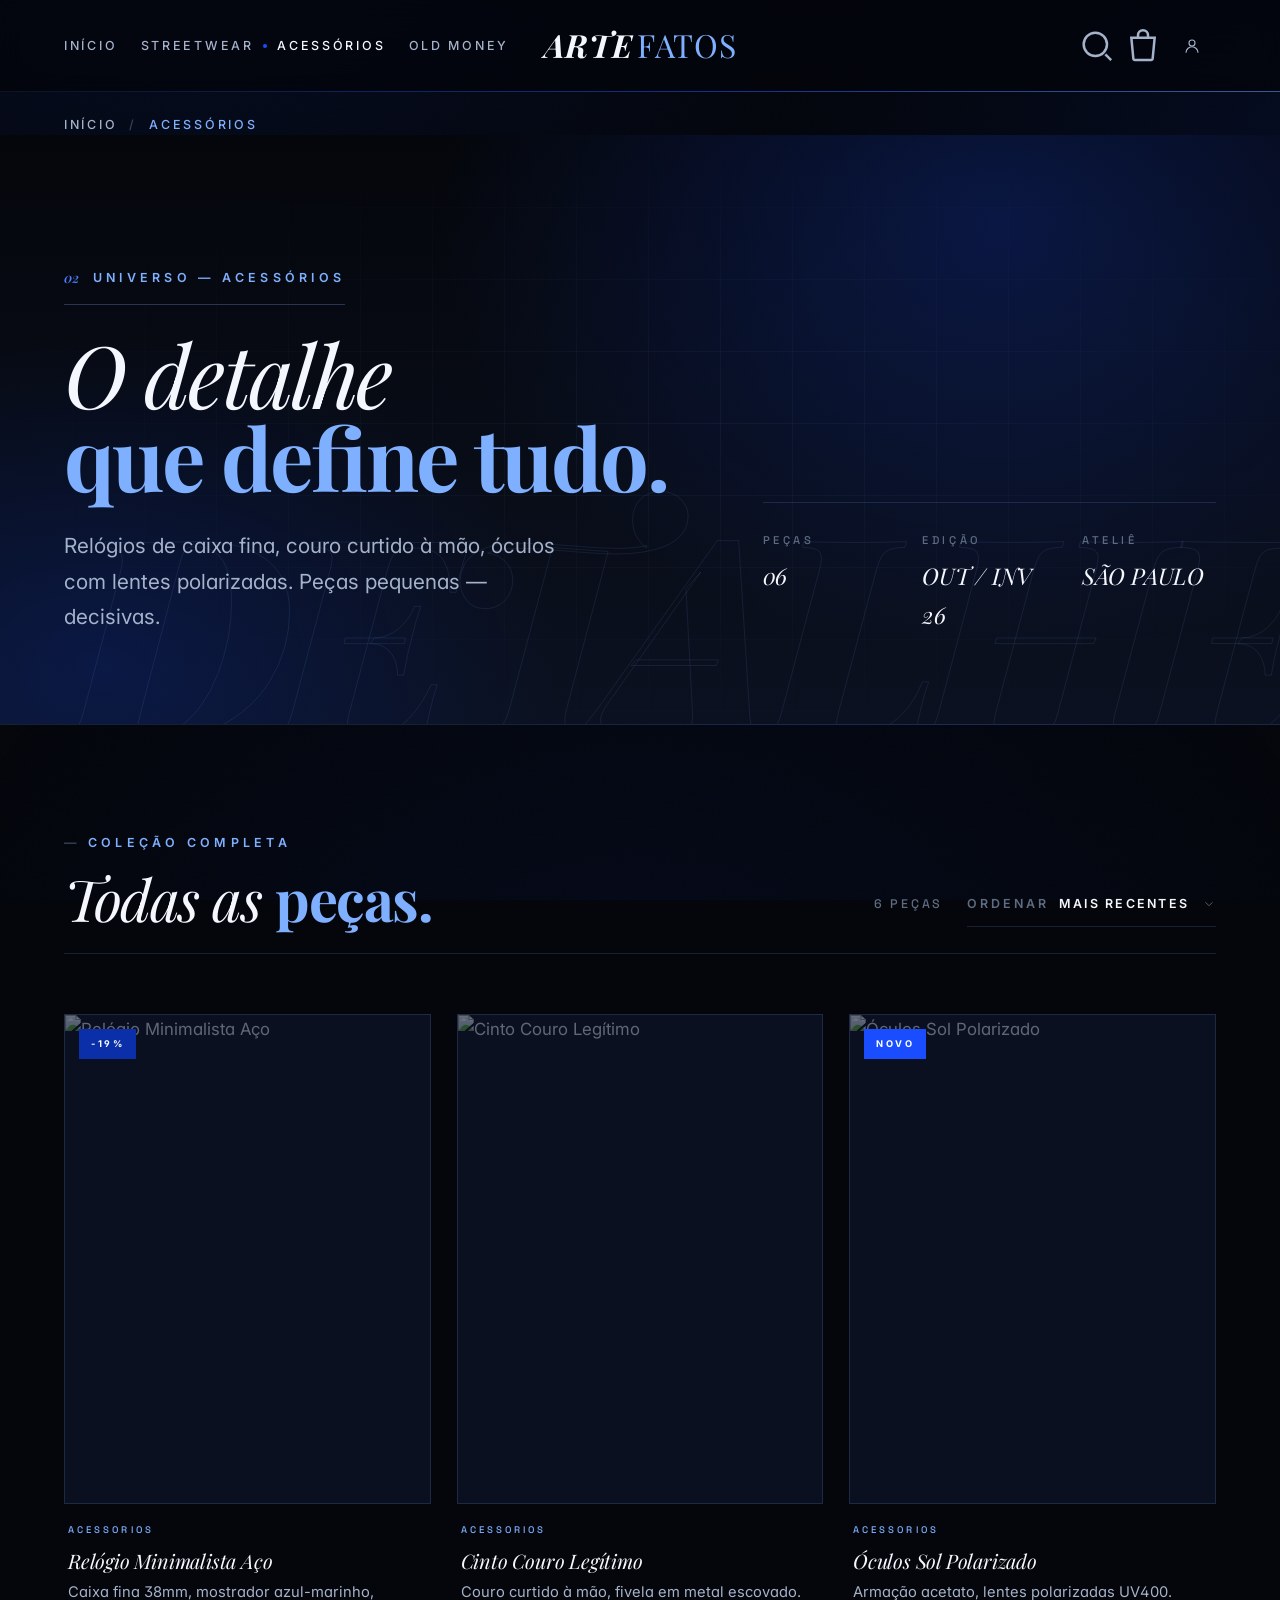
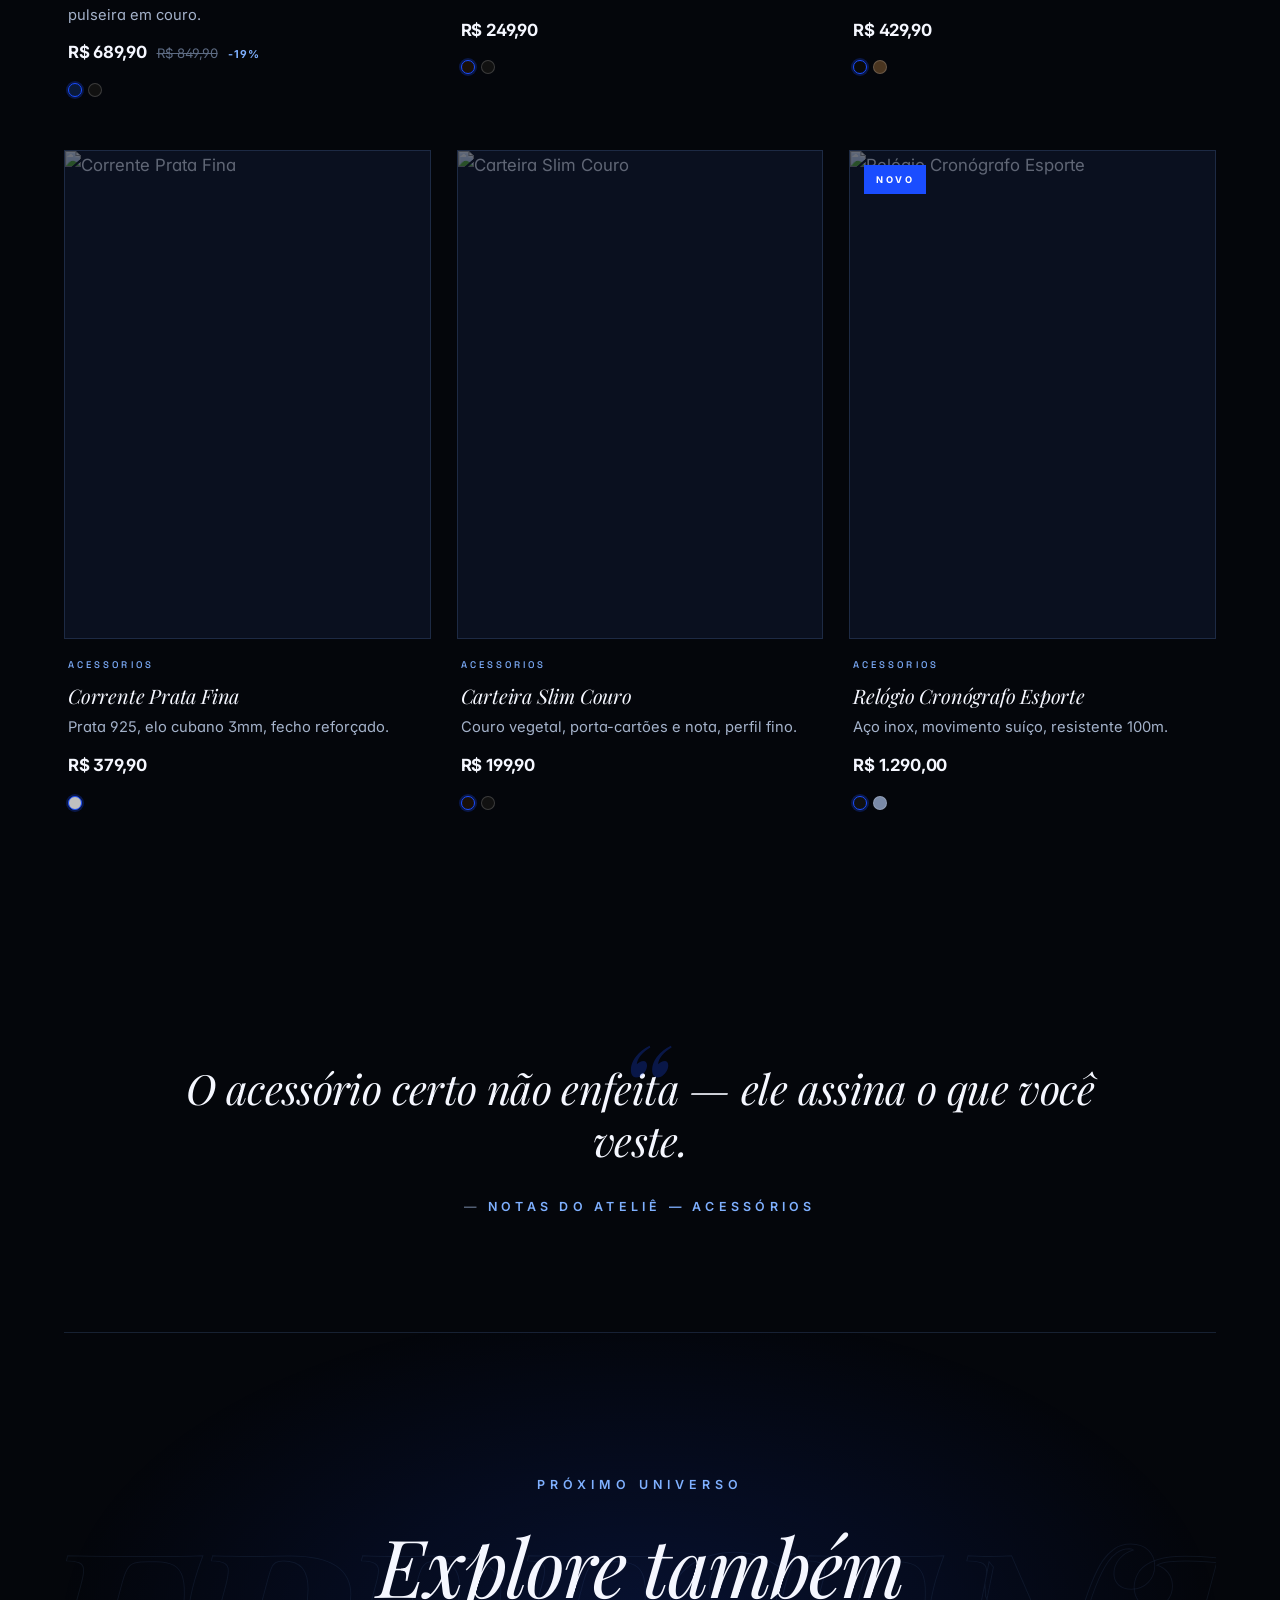
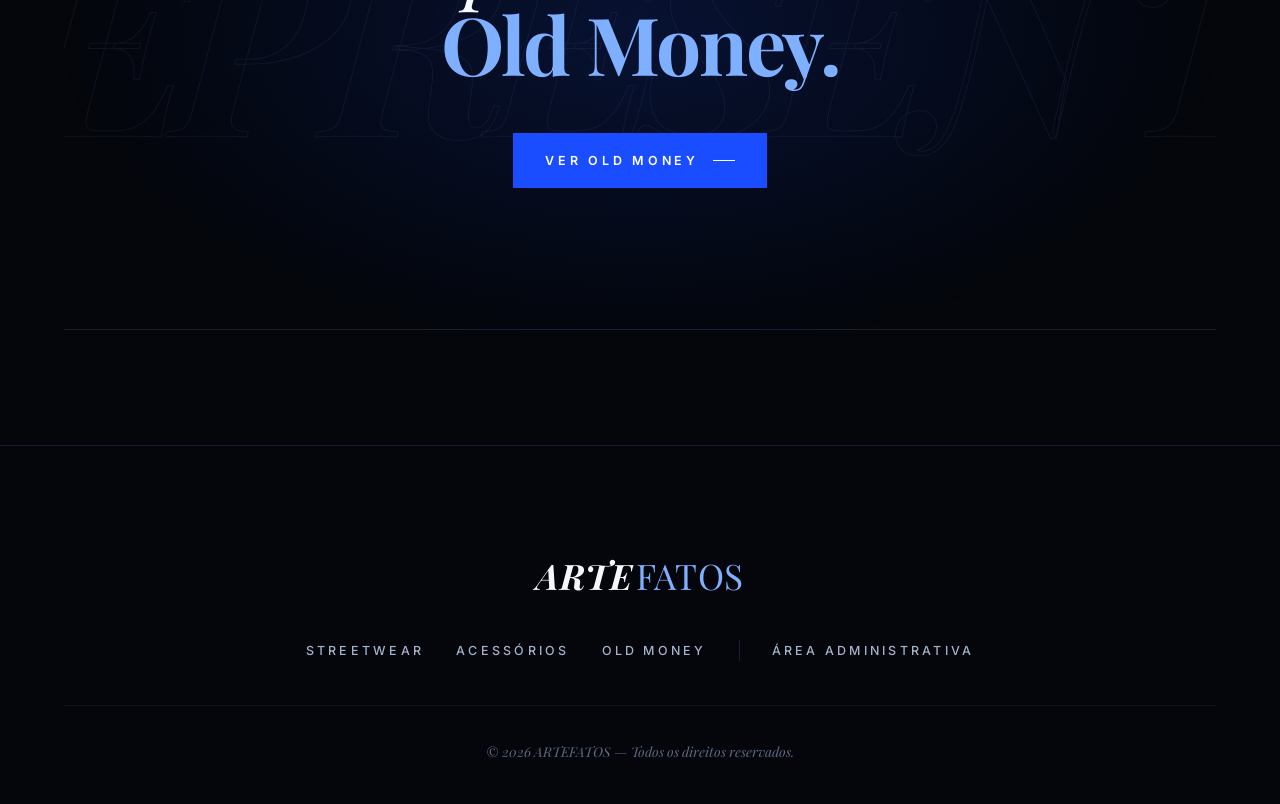
==== acessorios.html @ ce5fb35c "Primeira versão do site" ====
<!DOCTYPE html>
<html lang="pt-BR">

<head>

    <meta charset="UTF-8">
    <meta name="viewport" content="width=device-width, initial-scale=1.0">

    <title>Acessórios — ARTEFATOS</title>
    <meta name="description" content="Acessórios ARTEFATOS. Relógios, cintos, óculos e os detalhes que definem o visual.">
    <meta name="theme-color" content="#05070c">
    <meta name="robots" content="index, follow">

    <link rel="icon" href="data:image/svg+xml,<svg xmlns='http://www.w3.org/2000/svg' viewBox='0 0 100 100'><rect width='100' height='100' fill='%231a4dff'/><text y='.9em' x='50%25' text-anchor='middle' font-size='70' font-family='Georgia,serif' font-style='italic' font-weight='700' fill='white'>A</text></svg>">

    <link rel="preconnect" href="https://fonts.googleapis.com">
    <link rel="preconnect" href="https://fonts.gstatic.com" crossorigin>

    <link
        href="https://fonts.googleapis.com/css2?family=Playfair+Display:ital,wght@0,400;0,500;0,700;0,900;1,400;1,700;1,900&family=Inter:wght@300;400;500;600;700;800;900&family=Space+Grotesk:wght@400;500;600;700&display=swap"
        rel="stylesheet"
    >

    <link rel="stylesheet" href="css/style.css">
    <link rel="stylesheet" href="css/cliente.css">

</head>


<body class="accessories-page">


<a href="#main" class="skip-link">Pular para o conteúdo</a>



<!-- HEADER -->
<header class="header" id="header">

    <nav class="nav" id="nav" aria-label="Navegação principal">

        <button class="nav-close" onclick="fecharMenu()" aria-label="Fechar menu">
            <svg viewBox="0 0 24 24" fill="none" stroke="currentColor" stroke-width="1.5" aria-hidden="true">
                <path d="M6 6l12 12M18 6L6 18"/>
            </svg>
        </button>

        <a href="index.html">Início</a>
        <a href="streetwear.html">Streetwear</a>
        <a href="acessorios.html" class="active">Acessórios</a>
        <a href="old-money.html">Old Money</a>

    </nav>


    <a href="index.html" class="logo" aria-label="ARTEFATOS — Página inicial">
        ARTE<span>FATOS</span>
    </a>


    <div class="header-actions">

        <button class="search-button" onclick="abrirBusca()" aria-label="Pesquisar">
            <svg viewBox="0 0 24 24" fill="none" stroke="currentColor" stroke-width="1.5" aria-hidden="true">
                <circle cx="11" cy="11" r="7"/>
                <path d="M20.5 20.5l-3.5-3.5"/>
            </svg>
        </button>

        <a href="carrinho.html" class="cart-button" aria-label="Abrir carrinho">
            <svg viewBox="0 0 24 24" fill="none" stroke="currentColor" stroke-width="1.5" aria-hidden="true">
                <path d="M5 7h14l-1.2 12.5a1 1 0 0 1-1 .9H7.2a1 1 0 0 1-1-.9L5 7z"/>
                <path d="M9 7V5.5A3 3 0 0 1 15 5.5V7"/>
            </svg>
            <span id="cart-count">0</span>
        </a>

        <a href="login.html" class="conta-button" aria-label="Minha conta" id="contaHeaderBtn">
            <svg viewBox="0 0 24 24" fill="none" stroke="currentColor" stroke-width="1.5" aria-hidden="true">
                <circle cx="12" cy="8" r="4"/>
                <path d="M4 21c0-4.4 3.6-8 8-8s8 3.6 8 8"/>
            </svg>
            <span class="conta-nome" id="contaNomeHeader"></span>
        </a>

        <button class="menu-button" onclick="abrirMenu()" aria-label="Abrir menu">
            <svg viewBox="0 0 24 24" fill="none" stroke="currentColor" stroke-width="1.5" aria-hidden="true">
                <path d="M4 7h16M4 12h16M4 17h16"/>
            </svg>
        </button>

    </div>

</header>



<!-- BUSCA -->
<div class="search-overlay" id="searchOverlay" role="dialog" aria-modal="true" aria-label="Busca">

    <div class="search-box">

        <button class="close-search" onclick="fecharBusca()" aria-label="Fechar busca">
            <svg viewBox="0 0 24 24" fill="none" stroke="currentColor" stroke-width="1.5" aria-hidden="true">
                <path d="M6 6l12 12M18 6L6 18"/>
            </svg>
        </button>

        <p>O que você está procurando?</p>

        <input type="text" id="searchInput" placeholder="Relógio, cinto, óculos, corrente..." autocomplete="off">

        <button onclick="pesquisarProduto()">Buscar</button>

    </div>

</div>



<!-- MAIN -->
<main id="main">

    <nav class="breadcrumb" aria-label="Trilha de navegação">
        <a href="index.html">Início</a>
        <span aria-hidden="true">/</span>
        <span aria-current="page">Acessórios</span>
    </nav>

    <section class="category-hero category-hero--access">

        <div class="category-hero-content">

            <span class="category-label">
                <span>02</span>
                UNIVERSO — ACESSÓRIOS
            </span>

            <h1>
                O detalhe
                <em>que define tudo.</em>
            </h1>

            <p>
                Relógios de caixa fina, couro curtido à mão,
                óculos com lentes polarizadas. Peças
                pequenas — decisivas.
            </p>

        </div>

        <div class="category-hero-meta">

            <div>
                <span>PEÇAS</span>
                <strong id="categoryCount">—</strong>
            </div>

            <div>
                <span>EDIÇÃO</span>
                <strong>OUT / INV 26</strong>
            </div>

            <div>
                <span>ATELIÊ</span>
                <strong>SÃO PAULO</strong>
            </div>

        </div>

        <div class="category-hero-mark" aria-hidden="true">DETALHE</div>

    </section>

    <section class="category-products">

        <header class="category-heading">

            <div>
                <span class="section-kicker">
                    <span>—</span>
                    COLEÇÃO COMPLETA
                </span>
                <h2>
                    Todas as
                    <em>peças.</em>
                </h2>
            </div>

            <div class="category-toolbar">

                <span class="category-result-count" id="categoryResultCount">0 peças</span>

                <label class="category-sort">
                    <span>Ordenar</span>
                    <select id="sortSelect" aria-label="Ordenar produtos">
                        <option value="recent">Mais recentes</option>
                        <option value="price-asc">Menor preço</option>
                        <option value="price-desc">Maior preço</option>
                        <option value="name">Nome (A–Z)</option>
                    </select>
                    <svg viewBox="0 0 24 24" fill="none" stroke="currentColor" stroke-width="1.5" aria-hidden="true">
                        <path d="M6 9l6 6 6-6"/>
                    </svg>
                </label>

            </div>

        </header>

        <div
            class="products-grid"
            id="products-grid"
            data-categoria="acessorios"
            aria-live="polite"
        ></div>

        <div id="no-products" class="no-products" style="display:none;">
            <span class="no-products-mark" aria-hidden="true">∅</span>
            <h3>Nada por aqui — <em>ainda.</em></h3>
            <p>Não encontramos acessórios nesse momento. Volte em breve ou explore outro universo.</p>
            <a href="index.html" class="btn-secondary">Voltar ao início</a>
        </div>

    </section>

    <section class="pull-quote">
        <blockquote>
            O acessório certo não enfeita —
            ele assina o que você veste.
        </blockquote>
        <cite>Notas do Ateliê — Acessórios</cite>
    </section>

    <section class="final-cta">
        <div>
            <p>PRÓXIMO UNIVERSO</p>
            <h2>
                Explore também
                <span>Old Money.</span>
            </h2>
            <a href="old-money.html" class="btn-primary">Ver old money</a>
        </div>
    </section>

</main>



<!-- FOOTER -->
<footer class="footer">

    <div class="footer-logo">
        ARTE<span>FATOS</span>
    </div>

    <nav class="footer-links" aria-label="Rodapé">
        <a href="streetwear.html">Streetwear</a>
        <a href="acessorios.html">Acessórios</a>
        <a href="old-money.html">Old Money</a>
        <a href="admin.html" class="admin-link">Área administrativa</a>
    </nav>

    <p>© 2026 ARTEFATOS — Todos os direitos reservados.</p>

</footer>



<!-- FIREBASE -->
<script src="https://www.gstatic.com/firebasejs/10.7.0/firebase-app-compat.js"></script>
<script src="https://www.gstatic.com/firebasejs/10.7.0/firebase-firestore-compat.js"></script>
<script src="https://www.gstatic.com/firebasejs/10.7.0/firebase-auth-compat.js"></script>

<script src="js/firebase-config.js"></script>
<script src="js/firebase-service.js"></script>
<script src="js/products.js"></script>
<script src="js/cart.js"></script>
<script src="js/script.js"></script>
<script src="js/cliente.js"></script>

</body>

</html>
---- css/style.css ----
/* =========================================================
   ██████╗ ARTEFATOS — CSS COMPLETO
   ██╔══██╗  Moda editorial · Azul profundo & Preto
   ██████╔╝  Playfair Display + Inter + Space Grotesk
   ██╔══██╗  Versão 6.0 — limpo e sem conflitos
   ██████╔╝
   ╚═════╝
   ========================================================= */


/* =========================================================
   01. DESIGN TOKENS
   ========================================================= */
:root {

    --ink-0:      #04060b;
    --ink-1:      #070a12;
    --ink-2:      #0b1120;
    --ink-3:      #101a2e;
    --ink-4:      #17233d;

    --blue-0:     #0a2fa8;
    --blue-1:     #1a4dff;
    --blue-2:     #4d7cff;
    --blue-3:     #7fb0ff;
    --blue-4:     #b8d4ff;

    --paper-0:    #f5f7ff;
    --paper-1:    #e0e6f5;
    --paper-2:    #a4b2ca;
    --paper-3:    #5d6b83;
    --paper-4:    #38455c;

    --line-0:     rgba(127, 176, 255, .08);
    --line-1:     rgba(127, 176, 255, .16);
    --line-2:     rgba(127, 176, 255, .28);
    --line-3:     rgba(127, 176, 255, .45);
    --line-4:     rgba(127, 176, 255, .75);

    --halo-soft:  0 0 80px rgba(26, 77, 255, .18);
    --halo-mid:   0 0 60px rgba(26, 77, 255, .30);
    --halo-hard:  0 0 40px rgba(26, 77, 255, .50);

    --ff-display: 'Playfair Display', 'Times New Roman', Georgia, serif;
    --ff-sans:    'Inter', system-ui, -apple-system, 'Segoe UI', sans-serif;
    --ff-mono:    'Space Grotesk', 'JetBrains Mono', ui-monospace, monospace;

    --fs-nano:    clamp(0.60rem, 0.55rem + 0.20vw, 0.70rem);
    --fs-micro:   clamp(0.68rem, 0.62rem + 0.25vw, 0.78rem);
    --fs-label:   clamp(0.72rem, 0.66rem + 0.28vw, 0.82rem);
    --fs-small:   clamp(0.82rem, 0.76rem + 0.30vw, 0.92rem);
    --fs-body:    clamp(0.95rem, 0.88rem + 0.35vw, 1.05rem);
    --fs-lead:    clamp(1.10rem, 0.98rem + 0.50vw, 1.30rem);
    --fs-h4:      clamp(1.15rem, 1.00rem + 0.80vw, 1.50rem);
    --fs-h3:      clamp(1.50rem, 1.20rem + 1.40vw, 2.40rem);
    --fs-h2:      clamp(2.00rem, 1.40rem + 2.80vw, 4.00rem);
    --fs-h1:      clamp(2.60rem, 1.60rem + 5.00vw, 6.20rem);
    --fs-mega:    clamp(3.40rem, 1.60rem + 8.00vw, 9.00rem);
    --fs-giga:    clamp(5.00rem, 2.00rem + 14.0vw, 18.0rem);

    --gutter:     clamp(20px, 5vw, 96px);
    --gutter-y:   clamp(60px, 9vw, 140px);
    --header-h:   clamp(70px, 8vw, 92px);

    --space-1:    4px;
    --space-2:    8px;
    --space-3:    12px;
    --space-4:    16px;
    --space-5:    24px;
    --space-6:    32px;
    --space-7:    48px;
    --space-8:    64px;
    --space-9:    96px;

    --radius-0:    0px;
    --radius-1:    2px;
    --radius-pill: 999px;

    --ease-soft:    cubic-bezier(.22, 1, .36, 1);
    --ease-reveal:  cubic-bezier(.65, .05, .36, 1);
    --ease-back:    cubic-bezier(.34, 1.56, .64, 1);
    --ease-swift:   cubic-bezier(.16, 1, .30, 1);

    --t-fast:   .25s;
    --t-mid:    .45s;
    --t-slow:   .75s;
    --t-lazy:   1.20s;
}


/* =========================================================
   02. RESET & BASE
   ========================================================= */
*, *::before, *::after {
    margin: 0;
    padding: 0;
    box-sizing: border-box;
}

html {
    scroll-behavior: smooth;
    -webkit-text-size-adjust: 100%;
    text-size-adjust: 100%;
}

body {
    background: var(--ink-0);
    color: var(--paper-1);
    font-family: var(--ff-sans);
    font-size: var(--fs-body);
    font-weight: 400;
    line-height: 1.7;
    padding-top: var(--header-h);
    overflow-x: hidden;
    -webkit-font-smoothing: antialiased;
    -moz-osx-font-smoothing: grayscale;
    text-rendering: optimizeLegibility;
    font-feature-settings: "ss01" 1, "cv11" 1, "kern" 1, "liga" 1;
}

body::before {
    content: "";
    position: fixed;
    inset: 0;
    background:
        radial-gradient(1200px 800px at 15% -10%, rgba(26, 77, 255, .10), transparent 60%),
        radial-gradient(900px 700px at 105% 15%, rgba(10, 47, 168, .14), transparent 65%),
        radial-gradient(1100px 900px at 50% 120%, rgba(26, 77, 255, .07), transparent 70%);
    pointer-events: none;
    z-index: 0;
}

body::after {
    content: "";
    position: fixed;
    inset: 0;
    background-image: url("data:image/svg+xml;utf8,<svg xmlns='http://www.w3.org/2000/svg' width='160' height='160' viewBox='0 0 160 160'><filter id='n'><feTurbulence type='fractalNoise' baseFrequency='0.85' numOctaves='2' stitchTiles='stitch'/><feColorMatrix values='0 0 0 0 0.5 0 0 0 0 0.6 0 0 0 0 1 0 0 0 0.035 0'/></filter><rect width='160' height='160' filter='url(%23n)'/></svg>");
    opacity: .55;
    mix-blend-mode: overlay;
    pointer-events: none;
    z-index: 1;
}

body > * {
    position: relative;
    z-index: 2;
}

a { color: inherit; text-decoration: none; }

button {
    font-family: inherit;
    cursor: pointer;
    border: none;
    background: none;
    color: inherit;
}

img, picture, video, svg { max-width: 100%; display: block; }

input, textarea, select { font: inherit; color: inherit; }

ul, ol { list-style: none; }

::selection { background: var(--blue-1); color: #fff; }
::-moz-selection { background: var(--blue-1); color: #fff; }

::-webkit-scrollbar { width: 10px; height: 10px; }
::-webkit-scrollbar-track { background: var(--ink-0); border-left: 1px solid var(--line-0); }
::-webkit-scrollbar-thumb {
    background: linear-gradient(180deg, var(--blue-1), var(--blue-0));
    border: 2px solid var(--ink-0);
}
::-webkit-scrollbar-thumb:hover {
    background: linear-gradient(180deg, var(--blue-2), var(--blue-1));
}


/* =========================================================
   03. TIPOGRAFIA
   ========================================================= */
h1, h2, h3, h4, h5, h6 {
    font-family: var(--ff-display);
    font-weight: 400;
    line-height: 1;
    letter-spacing: -.02em;
    color: var(--paper-0);
}

h1 { font-size: var(--fs-h1); font-style: italic; }
h2 { font-size: var(--fs-h2); }
h3 { font-size: var(--fs-h3); }
h4 { font-size: var(--fs-h4); }

p { font-size: var(--fs-body); line-height: 1.75; color: var(--paper-2); }

strong, b { font-weight: 700; color: var(--paper-0); }

em, i { font-family: var(--ff-display); font-style: italic; }

code, kbd, samp { font-family: var(--ff-mono); font-size: .9em; }


/* =========================================================
   04. UTILITÁRIOS
   ========================================================= */
.skip-link {
    position: absolute;
    top: -100px;
    left: 20px;
    padding: 12px 20px;
    background: var(--blue-1);
    color: #fff;
    font-size: .8rem;
    font-weight: 600;
    letter-spacing: .2em;
    text-transform: uppercase;
    z-index: 9999;
    transition: top .3s var(--ease-soft);
}
.skip-link:focus { top: 20px; }

.reveal {
    opacity: 0;
    transform: translateY(48px);
    transition: opacity 1s var(--ease-reveal), transform 1s var(--ease-reveal);
}
.reveal.visible { opacity: 1; transform: translateY(0); }

.reveal-left {
    opacity: 0;
    transform: translateX(-60px);
    transition: all 1s var(--ease-reveal);
}
.reveal-left.visible { opacity: 1; transform: translateX(0); }

.reveal-right {
    opacity: 0;
    transform: translateX(60px);
    transition: all 1s var(--ease-reveal);
}
.reveal-right.visible { opacity: 1; transform: translateX(0); }

.reveal-mask { overflow: hidden; display: inline-block; vertical-align: bottom; }
.reveal-mask > span { display: inline-block; transform: translateY(105%); transition: transform 1.1s var(--ease-reveal); }
.reveal-mask.visible > span { transform: translateY(0); }

.reveal-delay-1 { transition-delay: .1s; }
.reveal-delay-2 { transition-delay: .2s; }
.reveal-delay-3 { transition-delay: .3s; }
.reveal-delay-4 { transition-delay: .4s; }
.reveal-delay-5 { transition-delay: .5s; }

.container { width: 100%; max-width: 1500px; margin: 0 auto; padding: 0 var(--gutter); }
.container-narrow { width: 100%; max-width: 900px; margin: 0 auto; padding: 0 var(--gutter); }

.divider-marker {
    display: flex;
    align-items: center;
    gap: 20px;
    padding: 0 var(--gutter);
    margin: var(--gutter-y) 0;
    color: var(--paper-3);
}
.divider-marker::before, .divider-marker::after {
    content: "";
    flex: 1;
    height: 1px;
    background: var(--line-1);
}
.divider-marker span {
    font-family: var(--ff-display);
    font-style: italic;
    font-size: .9rem;
    letter-spacing: .12em;
}

.link-underline { position: relative; display: inline-block; }
.link-underline::after {
    content: "";
    position: absolute;
    left: 0; bottom: -4px;
    width: 100%; height: 1px;
    background: currentColor;
    transform: scaleX(0);
    transform-origin: right;
    transition: transform .5s var(--ease-soft);
}
.link-underline:hover::after { transform: scaleX(1); transform-origin: left; }


/* =========================================================
   05. LOADER
   ========================================================= */
.loader {
    position: fixed;
    inset: 0;
    display: grid;
    place-items: center;
    background: var(--ink-0);
    z-index: 9998;
    transition: opacity .8s var(--ease-soft), visibility .8s var(--ease-soft);
}
.loader.done { opacity: 0; visibility: hidden; }
.loader-inner { text-align: center; }
.loader-brand {
    display: inline-flex;
    gap: 3px;
    font-family: var(--ff-display);
    font-style: italic;
    font-size: clamp(2rem, 5vw, 3rem);
    font-weight: 700;
    color: var(--paper-0);
    margin-bottom: 30px;
}
.loader-letter { opacity: 0; transform: translateY(20px); animation: loaderLetter .5s var(--ease-back) forwards; }
.loader-letter:nth-child(1) { animation-delay: .05s; }
.loader-letter:nth-child(2) { animation-delay: .10s; }
.loader-letter:nth-child(3) { animation-delay: .15s; }
.loader-letter:nth-child(4) { animation-delay: .20s; }
.loader-letter:nth-child(5) { animation-delay: .25s; }
.loader-letter:nth-child(6) { animation-delay: .30s; }
.loader-letter:nth-child(7) { animation-delay: .35s; }
.loader-letter:nth-child(8) { animation-delay: .40s; }
.loader-letter:nth-child(9) { animation-delay: .45s; }
@keyframes loaderLetter { to { opacity: 1; transform: translateY(0); } }
.loader-line { width: 200px; height: 1px; background: var(--line-1); margin: 0 auto 20px; overflow: hidden; }
.loader-line span { display: block; width: 0; height: 100%; background: var(--blue-1); animation: loaderLine 2s var(--ease-soft) forwards; }
@keyframes loaderLine { to { width: 100%; } }
.loader-meta {
    font-family: var(--ff-mono);
    font-size: .7rem;
    font-weight: 500;
    letter-spacing: .3em;
    color: var(--paper-3);
    text-transform: uppercase;
}


/* =========================================================
   06. CURSOR / HALO
   ========================================================= */
.cursor-halo {
    position: fixed;
    top: 0; left: 0;
    width: 360px; height: 360px;
    border-radius: 50%;
    background: radial-gradient(circle, rgba(26, 77, 255, .12), transparent 65%);
    pointer-events: none;
    transform: translate(-50%, -50%);
    mix-blend-mode: screen;
    z-index: 3;
    transition: opacity .4s var(--ease-soft);
}


/* =========================================================
   07. HEADER
   ========================================================= */
.header {
    position: fixed;
    top: 0; left: 0;
    width: 100%;
    height: var(--header-h);
    display: grid;
    grid-template-columns: 1fr auto 1fr;
    align-items: center;
    gap: 24px;
    padding: 0 var(--gutter);
    background: rgba(4, 6, 11, .82);
    backdrop-filter: blur(22px) saturate(140%);
    -webkit-backdrop-filter: blur(22px) saturate(140%);
    border-bottom: 1px solid var(--line-0);
    z-index: 200;
    transition: height .5s var(--ease-soft), background .5s var(--ease-soft), border-color .5s var(--ease-soft);
}

.header::after {
    content: "";
    position: absolute;
    left: 0; bottom: -1px;
    width: 100%; height: 1px;
    background: linear-gradient(90deg, transparent 0%, var(--blue-1) 25%, var(--blue-3) 50%, var(--blue-1) 75%, transparent 100%);
    background-size: 220% 100%;
    opacity: .5;
    animation: headerEnergy 8s linear infinite;
    pointer-events: none;
}

@keyframes headerEnergy { to { background-position: 220% 0; } }

.header.scrolled {
    height: 68px;
    background: rgba(4, 6, 11, .94);
    border-bottom-color: var(--line-1);
    box-shadow: 0 1px 0 rgba(127, 176, 255, .06), 0 20px 60px rgba(0, 0, 0, .55);
}

.logo {
    grid-column: 2;
    display: inline-flex;
    align-items: baseline;
    gap: 2px;
    font-family: var(--ff-display);
    font-size: clamp(1.5rem, 1rem + 1.4vw, 2rem);
    font-weight: 700;
    font-style: italic;
    letter-spacing: .02em;
    color: var(--paper-0);
    text-align: center;
    white-space: nowrap;
    transition: letter-spacing .6s var(--ease-soft), transform .5s var(--ease-soft);
}

.logo span {
    font-style: normal;
    font-weight: 400;
    color: var(--blue-3);
    padding-left: 3px;
    transition: color .4s var(--ease-soft);
}

.logo:hover { letter-spacing: .04em; transform: translateY(-1px); }
.logo:hover span { color: var(--blue-2); }

.nav {
    grid-column: 1;
    grid-row: 1;
    display: flex;
    align-items: center;
    gap: clamp(12px, 1.8vw, 28px);
}

.nav a {
    position: relative;
    display: inline-block;
    font-family: var(--ff-sans);
    font-size: var(--fs-micro);
    font-weight: 500;
    letter-spacing: .22em;
    text-transform: uppercase;
    color: var(--paper-2);
    padding: 8px 0;
    transition: color .35s var(--ease-soft), letter-spacing .5s var(--ease-soft);
}

.nav a::before {
    content: "";
    position: absolute;
    left: -14px; top: 50%;
    width: 4px; height: 4px;
    background: var(--blue-1);
    border-radius: 50%;
    transform: translateY(-50%) scale(0);
    transition: transform .5s var(--ease-back);
}

.nav a:hover { color: var(--paper-0); letter-spacing: .26em; }
.nav a:hover::before { transform: translateY(-50%) scale(1); }
.nav a.active { color: var(--paper-0); }
.nav a.active::before { transform: translateY(-50%) scale(1); }
.nav .nav-close { display: none; }

.header-actions {
    grid-column: 3;
    grid-row: 1;
    display: flex;
    align-items: center;
    justify-content: flex-end;
    gap: 4px;
}

.search-button,
.cart-button,
.menu-button {
    position: relative;
    width: 42px; height: 42px;
    display: grid;
    place-items: center;
    font-size: 1rem;
    color: var(--paper-2);
    border: 1px solid transparent;
    border-radius: 50%;
    transition: color .35s var(--ease-soft), background .35s var(--ease-soft), border-color .35s var(--ease-soft), transform .4s var(--ease-back);
}

.search-button:hover,
.cart-button:hover,
.menu-button:hover {
    color: var(--paper-0);
    background: rgba(127, 176, 255, .06);
    border-color: var(--line-2);
    transform: translateY(-2px);
}

#cart-count {
    position: absolute;
    top: 3px; right: 3px;
    min-width: 17px; height: 17px;
    display: grid;
    place-items: center;
    padding: 0 5px;
    font-family: var(--ff-mono);
    font-size: .58rem;
    font-weight: 700;
    letter-spacing: 0;
    color: #fff;
    background: var(--blue-1);
    border-radius: var(--radius-pill);
    box-shadow: 0 0 0 2px var(--ink-0);
    transition: transform .4s var(--ease-back);
}
#cart-count.bump { animation: cartBump .5s var(--ease-back); }
@keyframes cartBump {
    0%   { transform: scale(1); }
    40%  { transform: scale(1.4); }
    100% { transform: scale(1); }
}

.menu-button { display: none; }


/* =========================================================
   07.B BOTÃO DE CONTA — header
   ========================================================= */
.conta-wrap {
    position: relative;
    display: inline-block;
}

.conta-button {
    position: relative;   /* ← ADICIONADO: pra bolinha verde funcionar */
    display: flex;
    align-items: center;
    gap: 8px;
    height: 42px;
    padding: 0 14px;
    color: #a4b2ca;
    border: 1px solid transparent;
    border-radius: 99px;
    text-decoration: none;
    transition: all .35s cubic-bezier(.22, 1, .36, 1);
    white-space: nowrap;
}

.conta-button:hover {
    color: #f5f7ff;
    background: rgba(127, 176, 255, .06);
    border-color: rgba(127, 176, 255, .28);
}

.conta-button svg {
    width: 18px;
    height: 18px;
    flex-shrink: 0;
}

.conta-nome {
    display: none;
    font-family: var(--ff-sans);
    font-size: .78rem;
    font-weight: 600;
    letter-spacing: .04em;
    max-width: 100px;
    overflow: hidden;
    text-overflow: ellipsis;
    white-space: nowrap;
}

/* ↓↓↓ AQUI ESTÁ O FIX — antes era .conta-wrap.logado ↓↓↓ */
.conta-button.logado .conta-nome { display: inline; }

.conta-button.logado {
    color: #10b981;
    border-color: rgba(16, 185, 129, .3);
    background: rgba(16, 185, 129, .08);
}

.conta-button.logado:hover {
    color: #34d399;
    border-color: #10b981;
    background: rgba(16, 185, 129, .14);
}

.conta-button.logado::after {
    content: "";
    position: absolute;
    top: 4px;
    right: 4px;
    width: 8px;
    height: 8px;
    background: #10b981;
    border-radius: 50%;
    border: 2px solid #04060b;
    box-shadow: 0 0 8px #10b981;
}

/* --------- Dropdown da conta --------- */
.conta-dropdown {
    position: absolute;
    top: calc(100% + 12px);
    right: 0;
    min-width: 280px;
    padding: 6px;
    background: #070a12;
    border: 1px solid rgba(127, 176, 255, .28);
    border-radius: 12px;
    box-shadow:
        0 30px 80px rgba(0, 0, 0, .6),
        0 0 40px rgba(26, 77, 255, .1);
    opacity: 0;
    visibility: hidden;
    transform: translateY(-8px);
    transition: all .3s cubic-bezier(.22, 1, .36, 1);
    z-index: 300;
    pointer-events: none;
}

.conta-wrap.aberto .conta-dropdown {
    opacity: 1;
    visibility: visible;
    transform: translateY(0);
    pointer-events: auto;
}

.conta-dropdown-head {
    display: flex;
    align-items: center;
    gap: 12px;
    padding: 14px 12px;
    border-bottom: 1px solid rgba(127, 176, 255, .16);
    margin-bottom: 6px;
}

.conta-avatar {
    width: 42px;
    height: 42px;
    display: grid;
    place-items: center;
    background: linear-gradient(135deg, #1a4dff, #0a2fa8);
    color: #fff;
    font-family: var(--ff-display);
    font-size: 1.15rem;
    font-weight: 700;
    font-style: italic;
    border-radius: 50%;
    flex-shrink: 0;
    box-shadow: 0 4px 12px rgba(26, 77, 255, .35);
}

.conta-dropdown-head > div { min-width: 0; flex: 1; }

.conta-dropdown-head strong {
    display: block;
    font-family: var(--ff-sans);
    font-size: .88rem;
    font-weight: 600;
    color: #f5f7ff;
    margin-bottom: 2px;
    overflow: hidden;
    text-overflow: ellipsis;
    white-space: nowrap;
}

.conta-dropdown-head small {
    display: block;
    font-family: var(--ff-sans);
    font-size: .72rem;
    color: #5d6b83;
    overflow: hidden;
    text-overflow: ellipsis;
    white-space: nowrap;
}

.conta-dropdown ul { padding: 4px; list-style: none; margin: 0; }

.conta-dropdown ul li a {
    display: flex;
    align-items: center;
    gap: 10px;
    padding: 10px 12px;
    font-family: var(--ff-sans);
    font-size: .84rem;
    font-weight: 500;
    color: #a4b2ca;
    text-decoration: none;
    border-radius: 6px;
    transition: all .25s cubic-bezier(.22, 1, .36, 1);
}

.conta-dropdown ul li a:hover {
    color: #f5f7ff;
    background: #0b1120;
}

.conta-dropdown ul li a svg {
    width: 15px;
    height: 15px;
    color: #7fb0ff;
    flex-shrink: 0;
}

.conta-dropdown-foot {
    padding: 4px;
    border-top: 1px solid rgba(127, 176, 255, .16);
    margin-top: 6px;
}

.conta-dropdown-foot button {
    display: flex;
    align-items: center;
    gap: 10px;
    width: 100%;
    padding: 10px 12px;
    font-family: var(--ff-sans);
    font-size: .84rem;
    font-weight: 500;
    color: #ff6b6b;
    border-radius: 6px;
    transition: all .25s cubic-bezier(.22, 1, .36, 1);
    text-align: left;
    background: transparent;
    border: none;
    cursor: pointer;
}

.conta-dropdown-foot button:hover {
    background: rgba(239, 68, 68, .08);
    color: #ff8585;
}

.conta-dropdown-foot button svg {
    width: 15px;
    height: 15px;
    flex-shrink: 0;
}


/* =========================================================
   08. MENU MOBILE + BACKDROP
   ========================================================= */
.nav-backdrop {
    position: fixed;
    inset: 0;
    background: rgba(4, 6, 11, .72);
    backdrop-filter: blur(8px);
    -webkit-backdrop-filter: blur(8px);
    opacity: 0;
    visibility: hidden;
    z-index: 190;
    transition: opacity .5s var(--ease-soft), visibility .5s var(--ease-soft);
}
.nav-backdrop.active { opacity: 1; visibility: visible; }


/* =========================================================
   09. OVERLAY DE BUSCA
   ========================================================= */
.search-overlay {
    position: fixed;
    inset: 0;
    display: flex;
    align-items: center;
    justify-content: center;
    padding: var(--gutter);
    background: rgba(4, 6, 11, .94);
    backdrop-filter: blur(28px) saturate(140%);
    -webkit-backdrop-filter: blur(28px) saturate(140%);
    opacity: 0;
    visibility: hidden;
    z-index: 400;
    transition: opacity .55s var(--ease-soft), visibility .55s var(--ease-soft);
}
.search-overlay.open { opacity: 1; visibility: visible; }

.search-overlay::before {
    content: "BUSCAR";
    position: absolute;
    top: 50%; left: 50%;
    transform: translate(-50%, -50%);
    font-family: var(--ff-display);
    font-style: italic;
    font-weight: 700;
    font-size: clamp(8rem, 26vw, 32rem);
    line-height: .8;
    letter-spacing: -.05em;
    color: transparent;
    -webkit-text-stroke: 1px var(--line-0);
    pointer-events: none;
    user-select: none;
    opacity: .5;
}

.search-box {
    position: relative;
    width: min(760px, 100%);
    padding: clamp(32px, 5vw, 60px) 0;
    border-top: 1px solid var(--line-1);
    border-bottom: 1px solid var(--line-1);
    transform: translateY(24px);
    opacity: 0;
    transition: transform .7s var(--ease-soft) .05s, opacity .7s var(--ease-soft) .05s;
}
.search-overlay.open .search-box { transform: translateY(0); opacity: 1; }

.close-search {
    position: absolute;
    top: -68px; right: 0;
    width: 46px; height: 46px;
    display: grid;
    place-items: center;
    font-size: 1.5rem;
    line-height: 1;
    color: var(--paper-2);
    border: 1px solid var(--line-1);
    border-radius: 50%;
    transition: all .4s var(--ease-soft);
}
.close-search:hover {
    color: var(--paper-0);
    border-color: var(--blue-1);
    background: rgba(26, 77, 255, .1);
    transform: rotate(90deg);
}

.search-box p {
    font-family: var(--ff-display);
    font-size: clamp(1.4rem, 1rem + 1.4vw, 2rem);
    font-style: italic;
    font-weight: 400;
    color: var(--paper-2);
    margin-bottom: 30px;
}

.search-box input {
    width: 100%;
    padding: 16px 0;
    font-family: var(--ff-display);
    font-size: clamp(1.6rem, 1rem + 2.4vw, 2.6rem);
    font-style: italic;
    color: var(--paper-0);
    background: transparent;
    border: none;
    border-bottom: 1px solid var(--line-2);
    outline: none;
    transition: border-color .4s var(--ease-soft);
}
.search-box input::placeholder { color: var(--paper-3); font-style: italic; }
.search-box input:focus { border-bottom-color: var(--blue-1); }

.search-box > button:last-child {
    margin-top: 30px;
    padding: 12px 0;
    font-family: var(--ff-sans);
    font-size: var(--fs-label);
    font-weight: 600;
    letter-spacing: .3em;
    text-transform: uppercase;
    color: var(--paper-2);
    border-bottom: 1px solid transparent;
    transition: color .35s var(--ease-soft), border-color .35s var(--ease-soft), padding-left .35s var(--ease-soft);
}
.search-box > button:last-child:hover {
    color: var(--paper-0);
    border-bottom-color: var(--blue-1);
    padding-left: 12px;
}


/* =========================================================
   10. HERO
   ========================================================= */
.hero {
    position: relative;
    min-height: calc(100vh - var(--header-h));
    display: grid;
    grid-template-columns: minmax(0, 1.3fr) minmax(0, 1fr);
    align-items: end;
    gap: clamp(30px, 5vw, 80px);
    padding: clamp(60px, 9vw, 120px) var(--gutter) clamp(50px, 7vw, 100px);
    overflow: hidden;
    background:
        radial-gradient(1000px 800px at 78% 10%, rgba(26, 77, 255, .22), transparent 60%),
        radial-gradient(800px 600px at 8% 92%, rgba(10, 47, 168, .28), transparent 65%),
        linear-gradient(180deg, var(--ink-0) 0%, var(--ink-1) 60%, var(--ink-0) 100%);
}

.hero::before {
    content: "";
    position: absolute;
    inset: -4px;
    background-image:
        linear-gradient(var(--line-0) 1px, transparent 1px),
        linear-gradient(90deg, var(--line-0) 1px, transparent 1px);
    background-size: 80px 80px;
    -webkit-mask-image: radial-gradient(ellipse at 55% 40%, #000 0%, transparent 80%);
    mask-image: radial-gradient(ellipse at 55% 40%, #000 0%, transparent 80%);
    opacity: .9;
    animation: heroGridDrift 40s linear infinite;
    pointer-events: none;
}
@keyframes heroGridDrift { to { background-position: 80px 80px; } }

.hero::after {
    content: "Nº 01 — OUTONO / INVERNO 2026";
    position: absolute;
    left: 24px; top: 50%;
    transform: translateY(-50%) rotate(-90deg);
    transform-origin: left center;
    font-family: var(--ff-mono);
    font-size: .62rem;
    font-weight: 500;
    letter-spacing: .38em;
    text-transform: uppercase;
    color: var(--paper-3);
    white-space: nowrap;
    pointer-events: none;
}

.hero-content {
    position: relative;
    z-index: 3;
    max-width: 880px;
    animation: heroRise 1.1s var(--ease-soft) both;
}

@keyframes heroRise {
    from { opacity: 0; transform: translateY(40px); }
    to   { opacity: 1; transform: translateY(0); }
}

.hero-small {
    display: inline-flex;
    align-items: center;
    gap: 12px;
    font-family: var(--ff-sans);
    font-size: var(--fs-micro);
    font-weight: 600;
    letter-spacing: .34em;
    text-transform: uppercase;
    color: var(--blue-3);
    padding-bottom: 14px;
    margin-bottom: 30px;
    border-bottom: 1px solid var(--line-2);
    animation: heroRise 1.1s .1s var(--ease-soft) both;
}
.hero-small::before {
    content: "";
    width: 6px; height: 6px;
    background: var(--blue-1);
    border-radius: 50%;
    box-shadow: 0 0 12px var(--blue-1);
}

.hero h1 {
    font-family: var(--ff-display);
    font-size: var(--fs-h1);
    font-weight: 400;
    font-style: italic;
    line-height: .94;
    letter-spacing: -.025em;
    margin-bottom: 34px;
    color: var(--paper-0);
    animation: heroRise 1.1s .2s var(--ease-soft) both;
}
.hero h1 span { display: block; font-style: normal; font-weight: 700; color: var(--blue-3); }

.hero-description {
    max-width: 520px;
    font-family: var(--ff-sans);
    font-size: var(--fs-lead);
    line-height: 1.7;
    color: var(--paper-2);
    margin-bottom: 46px;
    animation: heroRise 1.1s .3s var(--ease-soft) both;
}

.hero-buttons {
    display: flex;
    flex-wrap: wrap;
    gap: 14px;
    animation: heroRise 1.1s .4s var(--ease-soft) both;
}

.btn-primary,
.btn-secondary {
    position: relative;
    display: inline-flex;
    align-items: center;
    gap: 14px;
    padding: 17px 32px;
    font-family: var(--ff-sans);
    font-size: var(--fs-micro);
    font-weight: 600;
    letter-spacing: .3em;
    text-transform: uppercase;
    border-radius: var(--radius-0);
    overflow: hidden;
    transition: color .4s var(--ease-soft), background .4s var(--ease-soft), border-color .4s var(--ease-soft), transform .5s var(--ease-back);
}

.btn-primary::after,
.btn-secondary::after {
    content: "";
    display: inline-block;
    width: 22px;
    height: 1px;
    background: currentColor;
    transition: width .5s var(--ease-soft);
}

.btn-primary { color: var(--paper-0); background: var(--blue-1); }
.btn-primary:hover { background: var(--blue-0); transform: translateY(-2px); }
.btn-primary:hover::after { width: 44px; }

.btn-secondary { color: var(--paper-0); background: transparent; border: 1px solid var(--line-2); }
.btn-secondary:hover { border-color: var(--blue-1); background: rgba(26, 77, 255, .08); transform: translateY(-2px); }
.btn-secondary:hover::after { width: 44px; }

.btn-block { width: 100%; justify-content: center; }

.hero-decoration {
    position: relative;
    z-index: 2;
    display: flex;
    align-items: flex-end;
    justify-content: flex-end;
    padding-bottom: 12px;
}
.hero-decoration span {
    font-family: var(--ff-display);
    font-size: var(--fs-giga);
    font-weight: 400;
    font-style: italic;
    line-height: .78;
    letter-spacing: -.05em;
    color: transparent;
    -webkit-text-stroke: 1px var(--line-2);
    user-select: none;
    pointer-events: none;
    animation: heroRise 1.3s .5s var(--ease-soft) both;
}


/* =========================================================
   11. TICKER
   ========================================================= */
.ticker {
    position: relative;
    display: flex;
    align-items: center;
    padding: 22px 0;
    background: var(--ink-1);
    border-top: 1px solid var(--line-1);
    border-bottom: 1px solid var(--line-1);
    overflow: hidden;
}
.ticker::before, .ticker::after {
    content: "";
    position: absolute;
    top: 0; bottom: 0;
    width: 100px;
    z-index: 2;
    pointer-events: none;
}
.ticker::before { left: 0; background: linear-gradient(90deg, var(--ink-1), transparent); }
.ticker::after { right: 0; background: linear-gradient(270deg, var(--ink-1), transparent); }

.ticker-track {
    display: flex;
    align-items: center;
    gap: 60px;
    white-space: nowrap;
    animation: tickerSlide 34s linear infinite;
}
.ticker:hover .ticker-track { animation-play-state: paused; }
.ticker-track > * {
    font-family: var(--ff-display);
    font-size: clamp(1rem, .8rem + .8vw, 1.5rem);
    font-style: italic;
    letter-spacing: .02em;
    color: var(--paper-2);
    display: inline-flex;
    align-items: center;
    gap: 60px;
}
.ticker-track > *::after {
    content: "◆";
    font-style: normal;
    font-size: .5em;
    color: var(--blue-1);
}
@keyframes tickerSlide { to { transform: translateX(-50%); } }


/* =========================================================
   12. TÍTULOS DE SEÇÃO
   ========================================================= */
.section-title { max-width: 1000px; margin: 0 0 clamp(48px, 6vw, 84px); }
.section-title > p {
    display: inline-flex;
    align-items: center;
    gap: 14px;
    font-family: var(--ff-sans);
    font-size: var(--fs-micro);
    font-weight: 600;
    letter-spacing: .36em;
    text-transform: uppercase;
    color: var(--blue-3);
    margin-bottom: 22px;
}
.section-title > p::before {
    content: "";
    width: 40px;
    height: 1px;
    background: var(--blue-1);
}
.section-title h2 {
    font-family: var(--ff-display);
    font-size: var(--fs-h2);
    font-weight: 400;
    font-style: italic;
    line-height: 1;
    letter-spacing: -.025em;
    color: var(--paper-0);
}
.section-title h2 span { display: block; font-style: normal; font-weight: 700; color: var(--blue-3); }


/* =========================================================
   13. CATEGORIAS PRINCIPAIS
   ========================================================= */
.categories { padding: var(--gutter-y) var(--gutter); position: relative; }

.category-grid {
    display: grid;
    grid-template-columns: repeat(3, 1fr);
    gap: clamp(20px, 3vw, 44px);
    max-width: 1500px;
    margin: 0 auto;
}

.category-card {
    position: relative;
    display: flex;
    flex-direction: column;
    justify-content: flex-end;
    min-height: clamp(400px, 46vw, 560px);
    padding: clamp(32px, 4vw, 56px);
    border: 1px solid var(--line-1);
    overflow: hidden;
    isolation: isolate;
    transition: border-color .6s var(--ease-soft), transform .8s var(--ease-soft);
}

.street-card {
    background:
        linear-gradient(180deg, transparent 42%, rgba(4, 6, 11, .92) 100%),
        radial-gradient(600px 550px at 22% 28%, rgba(10, 47, 168, .6), transparent 65%),
        linear-gradient(160deg, #060d1e 0%, #04060b 100%);
}
.access-card {
    background:
        linear-gradient(180deg, transparent 42%, rgba(4, 6, 11, .92) 100%),
        radial-gradient(650px 550px at 50% 20%, rgba(26, 77, 255, .38), transparent 65%),
        linear-gradient(160deg, #0a1730 0%, #05070f 100%);
}
.old-card {
    background:
        linear-gradient(180deg, transparent 42%, rgba(4, 6, 11, .92) 100%),
        radial-gradient(600px 500px at 30% 25%, rgba(10, 47, 168, .5), transparent 65%),
        linear-gradient(160deg, #081020 0%, #04060b 100%);
}

.category-card::before {
    content: "";
    position: absolute;
    inset: 0;
    background-image:
        repeating-linear-gradient(45deg, transparent 0, transparent 10px, rgba(127, 176, 255, .035) 10px, rgba(127, 176, 255, .035) 11px);
    opacity: 0;
    transition: opacity .6s var(--ease-soft);
    pointer-events: none;
    z-index: 1;
}

.category-card:hover { border-color: var(--line-3); transform: translateY(-6px); }
.category-card:hover::before { opacity: 1; }

.category-content { position: relative; z-index: 2; transition: transform .7s var(--ease-soft); }
.category-card:hover .category-content { transform: translateY(-10px); }

.category-content > span {
    display: inline-block;
    font-family: var(--ff-mono);
    font-size: var(--fs-micro);
    font-weight: 500;
    letter-spacing: .34em;
    text-transform: uppercase;
    color: var(--blue-3);
    margin-bottom: 16px;
}

.category-content h3 {
    font-family: var(--ff-display);
    font-size: clamp(1.8rem, 1.4rem + 2vw, 3rem);
    font-weight: 400;
    font-style: italic;
    line-height: 1;
    letter-spacing: -.02em;
    margin-bottom: 20px;
    color: var(--paper-0);
}

.category-content p {
    max-width: 380px;
    font-size: var(--fs-body);
    line-height: 1.7;
    color: var(--paper-2);
    margin-bottom: 26px;
}

.category-content strong {
    display: inline-flex;
    align-items: center;
    gap: 12px;
    font-size: var(--fs-label);
    font-weight: 600;
    letter-spacing: .28em;
    text-transform: uppercase;
    color: var(--paper-0);
    padding-bottom: 6px;
    border-bottom: 1px solid var(--line-2);
    transition: color .4s var(--ease-soft), border-color .4s var(--ease-soft), gap .5s var(--ease-soft);
}
.category-card:hover .category-content strong {
    color: var(--blue-3);
    border-bottom-color: var(--blue-1);
    gap: 22px;
}


/* =========================================================
   14. LOOKBOOK
   ========================================================= */
.lookbook { padding: var(--gutter-y) var(--gutter); }

.lookbook-grid {
    display: grid;
    grid-template-columns: repeat(12, 1fr);
    gap: clamp(14px, 1.6vw, 24px);
    max-width: 1500px;
    margin: 0 auto;
}

.lookbook-item {
    position: relative;
    display: flex;
    flex-direction: column;
    justify-content: flex-end;
    min-height: clamp(260px, 30vw, 420px);
    padding: clamp(22px, 2.6vw, 36px);
    overflow: hidden;
    border: 1px solid var(--line-1);
    background: var(--ink-2);
    transition: border-color .6s var(--ease-soft), transform .8s var(--ease-soft);
}
.lookbook-item:hover { border-color: var(--line-3); transform: translateY(-4px); }

.lookbook-item.span-3  { grid-column: span 3; }
.lookbook-item.span-4  { grid-column: span 4; }
.lookbook-item.span-5  { grid-column: span 5; }
.lookbook-item.span-6  { grid-column: span 6; }
.lookbook-item.span-7  { grid-column: span 7; }
.lookbook-item.span-8  { grid-column: span 8; }
.lookbook-item.span-12 { grid-column: span 12; }

.lookbook-item h4 {
    font-family: var(--ff-display);
    font-size: clamp(1.2rem, 1rem + .8vw, 1.7rem);
    font-style: italic;
    color: var(--paper-0);
    margin-bottom: 6px;
}
.lookbook-item small {
    font-family: var(--ff-sans);
    font-size: var(--fs-micro);
    font-weight: 600;
    letter-spacing: .3em;
    text-transform: uppercase;
    color: var(--blue-3);
}


/* =========================================================
   15. PULL-QUOTE
   ========================================================= */
.pull-quote {
    position: relative;
    max-width: 1100px;
    margin: var(--gutter-y) auto;
    padding: 0 var(--gutter);
    text-align: center;
}
.pull-quote::before {
    content: "\201C";
    position: absolute;
    top: -40px; left: 50%;
    transform: translateX(-50%);
    font-family: var(--ff-display);
    font-size: 8rem;
    font-style: italic;
    line-height: 1;
    color: var(--blue-1);
    opacity: .25;
}
.pull-quote blockquote {
    font-family: var(--ff-display);
    font-size: clamp(1.5rem, 1rem + 2vw, 3rem);
    font-style: italic;
    font-weight: 400;
    line-height: 1.25;
    letter-spacing: -.015em;
    color: var(--paper-0);
    margin-bottom: 30px;
}
.pull-quote cite {
    display: block;
    font-family: var(--ff-sans);
    font-size: var(--fs-micro);
    font-weight: 600;
    letter-spacing: .34em;
    text-transform: uppercase;
    font-style: normal;
    color: var(--blue-3);
}
.pull-quote cite::before { content: "— "; color: var(--paper-3); }


/* =========================================================
   16. CATEGORIAS RÁPIDAS
   ========================================================= */
.quick-categories { padding: var(--gutter-y) var(--gutter); }

.quick-grid {
    display: grid;
    grid-template-columns: repeat(auto-fit, minmax(240px, 1fr));
    max-width: 1500px;
    margin: 0 auto;
    border-top: 1px solid var(--line-1);
    border-left: 1px solid var(--line-1);
}

.quick-card {
    position: relative;
    padding: clamp(30px, 3.4vw, 48px) clamp(24px, 2.6vw, 40px);
    border-right: 1px solid var(--line-1);
    border-bottom: 1px solid var(--line-1);
    background: transparent;
    overflow: hidden;
    transition: background .5s var(--ease-soft);
}
.quick-card::before {
    content: "";
    position: absolute;
    left: 0; top: 0;
    width: 100%; height: 2px;
    background: var(--blue-1);
    transform: scaleX(0);
    transform-origin: left;
    transition: transform .7s var(--ease-soft);
}
.quick-card:hover { background: rgba(26, 77, 255, .05); }
.quick-card:hover::before { transform: scaleX(1); }
.quick-card span {
    display: block;
    font-family: var(--ff-display);
    font-size: .9rem;
    font-style: italic;
    font-weight: 400;
    color: var(--blue-3);
    margin-bottom: 30px;
    transition: transform .5s var(--ease-soft);
}
.quick-card:hover span { transform: translateX(6px); }
.quick-card h3 {
    font-family: var(--ff-display);
    font-size: clamp(1.4rem, 1rem + 1.2vw, 2rem);
    font-weight: 400;
    font-style: italic;
    letter-spacing: -.01em;
    margin-bottom: 10px;
    color: var(--paper-0);
    transition: color .4s var(--ease-soft);
}
.quick-card:hover h3 { color: var(--blue-3); }
.quick-card p { font-size: var(--fs-small); color: var(--paper-2); }


/* =========================================================
   17. GRID DE PRODUTOS
   ========================================================= */
.products-grid {
    display: grid;
    grid-template-columns: repeat(auto-fill, minmax(280px, 1fr));
    gap: clamp(20px, 2.4vw, 40px) clamp(16px, 2vw, 28px);
    max-width: 1500px;
    margin: 0 auto;
}

.product-card {
    position: relative;
    display: flex;
    flex-direction: column;
    background: transparent;
    border: none;
    overflow: hidden;
    isolation: isolate;
    transition: transform .7s var(--ease-soft);
    animation: productIn .7s var(--ease-soft) both;
}
.product-card:hover { transform: translateY(-4px); }

.product-card:nth-child(1)  { animation-delay: .00s; }
.product-card:nth-child(2)  { animation-delay: .05s; }
.product-card:nth-child(3)  { animation-delay: .10s; }
.product-card:nth-child(4)  { animation-delay: .15s; }
.product-card:nth-child(5)  { animation-delay: .20s; }
.product-card:nth-child(6)  { animation-delay: .25s; }
.product-card:nth-child(7)  { animation-delay: .30s; }
.product-card:nth-child(8)  { animation-delay: .35s; }
.product-card:nth-child(9)  { animation-delay: .40s; }
.product-card:nth-child(10) { animation-delay: .45s; }

@keyframes productIn {
    from { opacity: 0; transform: translateY(24px); }
    to   { opacity: 1; transform: translateY(0); }
}

.product-media {
    position: relative;
    aspect-ratio: 3 / 4;
    overflow: hidden;
    background: var(--ink-2);
    border: 1px solid var(--line-1);
    transition: border-color .5s var(--ease-soft);
}
.product-card:hover .product-media { border-color: var(--line-3); }

.product-media img,
.product-media .product-img {
    position: absolute;
    inset: 0;
    width: 100%; height: 100%;
    object-fit: cover;
    transition: opacity .6s var(--ease-soft), transform 1.2s var(--ease-soft);
}
.product-media .product-img--alt { opacity: 0; transform: scale(1.05); }
.product-card:hover .product-img--alt { opacity: 1; transform: scale(1); }
.product-card:hover .product-img--main { opacity: 0; transform: scale(1.04); }

.product-media::after {
    content: "";
    position: absolute;
    left: 0; right: 0; bottom: 0;
    height: 45%;
    background: linear-gradient(180deg, transparent, rgba(4, 6, 11, .65));
    opacity: 0;
    transition: opacity .5s var(--ease-soft);
    pointer-events: none;
    z-index: 1;
}
.product-card:hover .product-media::after { opacity: 1; }

.product-badges {
    position: absolute;
    top: 14px; left: 14px;
    display: flex;
    flex-direction: column;
    gap: 6px;
    z-index: 3;
}

.product-badge {
    display: inline-flex;
    align-items: center;
    gap: 6px;
    padding: 6px 11px;
    font-family: var(--ff-sans);
    font-size: .58rem;
    font-weight: 700;
    letter-spacing: .28em;
    text-transform: uppercase;
    color: var(--paper-0);
    background: rgba(4, 6, 11, .78);
    backdrop-filter: blur(10px);
    -webkit-backdrop-filter: blur(10px);
    border: 1px solid var(--line-2);
    border-radius: 0;
}
.product-badge--new { color: #fff; background: var(--blue-1); border-color: transparent; }
.product-badge--sale { color: #fff; background: var(--blue-0); border-color: transparent; }
.product-badge--out { color: var(--paper-3); background: rgba(4, 6, 11, .9); border-color: var(--line-1); }

.product-wish {
    position: absolute;
    top: 12px; right: 12px;
    width: 38px; height: 38px;
    display: grid;
    place-items: center;
    color: var(--paper-2);
    background: rgba(4, 6, 11, .6);
    backdrop-filter: blur(10px);
    -webkit-backdrop-filter: blur(10px);
    border: 1px solid var(--line-1);
    border-radius: 50%;
    cursor: pointer;
    opacity: 0;
    transform: translateY(-4px);
    transition: opacity .4s var(--ease-soft), transform .4s var(--ease-soft), color .3s var(--ease-soft), border-color .3s var(--ease-soft);
    z-index: 3;
}
.product-card:hover .product-wish { opacity: 1; transform: translateY(0); }
.product-wish:hover { color: var(--blue-3); border-color: var(--blue-2); }
.product-wish.active { color: var(--blue-1); border-color: var(--blue-1); }
.product-wish svg { width: 16px; height: 16px; }

/* -------- Container dos 2 botões de ação -------- */
.product-actions {
    position: absolute;
    left: 14px;
    right: 14px;
    bottom: 14px;
    display: grid;
    grid-template-columns: 1fr 1fr;
    gap: 6px;
    opacity: 0;
    transform: translateY(8px);
    transition: opacity .4s var(--ease-soft), transform .4s var(--ease-soft);
    z-index: 3;
}
.product-card:hover .product-actions {
    opacity: 1;
    transform: translateY(0);
}

.product-quick-add,
.product-buy-now {
    display: inline-flex;
    align-items: center;
    justify-content: center;
    gap: 6px;
    padding: 12px 10px;
    font-family: var(--ff-sans);
    font-size: .62rem;
    font-weight: 700;
    letter-spacing: .22em;
    text-transform: uppercase;
    border: none;
    cursor: pointer;
    white-space: nowrap;
    transition: background .3s var(--ease-soft), border-color .3s var(--ease-soft), color .3s var(--ease-soft);
}

.product-quick-add {
    color: var(--paper-0);
    background: rgba(4, 6, 11, .78);
    border: 1px solid rgba(127, 176, 255, .35);
    backdrop-filter: blur(8px);
    -webkit-backdrop-filter: blur(8px);
}
.product-quick-add:hover:not(:disabled) {
    background: rgba(127, 176, 255, .15);
    border-color: rgba(127, 176, 255, .7);
}
.product-quick-add:disabled,
.product-buy-now:disabled {
    opacity: .5;
    cursor: not-allowed;
}

.product-buy-now {
    color: #fff;
    background: var(--blue-1);
    border: 1px solid var(--blue-1);
}
.product-buy-now:hover:not(:disabled) {
    background: var(--blue-0);
    border-color: var(--blue-0);
}

.product-quick-add svg,
.product-buy-now svg {
    width: 13px;
    height: 13px;
}

.product-info {
    display: flex;
    flex-direction: column;
    gap: 8px;
    padding: 18px 4px 4px;
}

.product-cat {
    font-family: var(--ff-mono);
    font-size: .6rem;
    font-weight: 500;
    letter-spacing: .32em;
    text-transform: uppercase;
    color: var(--blue-3);
    margin-bottom: 2px;
}

.product-name {
    font-family: var(--ff-display);
    font-size: clamp(1rem, .9rem + .5vw, 1.25rem);
    font-weight: 400;
    font-style: italic;
    letter-spacing: -.01em;
    line-height: 1.25;
    color: var(--paper-0);
    transition: color .35s var(--ease-soft);
}
.product-card:hover .product-name { color: var(--blue-3); }
.product-name a { color: inherit; }

.product-desc {
    font-family: var(--ff-sans);
    font-size: var(--fs-small);
    line-height: 1.55;
    color: var(--paper-2);
    display: -webkit-box;
    -webkit-line-clamp: 2;
    -webkit-box-orient: vertical;
    overflow: hidden;
}

.product-price {
    display: flex;
    align-items: baseline;
    gap: 10px;
    margin-top: 4px;
}
.product-price strong {
    font-family: var(--ff-sans);
    font-size: 1.05rem;
    font-weight: 700;
    letter-spacing: -.01em;
    color: var(--paper-0);
}
.product-price s {
    font-family: var(--ff-sans);
    font-size: .82rem;
    font-weight: 400;
    color: var(--paper-3);
    text-decoration-thickness: 1px;
    text-underline-offset: 3px;
}
.product-price em {
    font-family: var(--ff-sans);
    font-size: .68rem;
    font-weight: 700;
    letter-spacing: .1em;
    text-transform: uppercase;
    font-style: normal;
    color: var(--blue-3);
}

.product-colors {
    display: flex;
    align-items: center;
    gap: 6px;
    margin-top: 8px;
}
.product-color {
    width: 14px; height: 14px;
    border-radius: 50%;
    border: 1px solid rgba(255, 255, 255, .18);
    cursor: pointer;
    transition: transform .3s var(--ease-soft), border-color .3s;
}
.product-color:hover { transform: scale(1.15); border-color: var(--blue-3); }
.product-color.active { border-color: var(--blue-1); box-shadow: 0 0 0 2px rgba(26, 77, 255, .25); }

.product-sizes {
    display: flex;
    gap: 4px;
    margin-top: 10px;
    opacity: 0;
    max-height: 0;
    overflow: hidden;
    transition: opacity .4s var(--ease-soft), max-height .4s var(--ease-soft), margin-top .4s var(--ease-soft);
}
.product-card:hover .product-sizes { opacity: 1; max-height: 40px; }

.product-size {
    width: 30px; height: 30px;
    display: grid;
    place-items: center;
    font-family: var(--ff-sans);
    font-size: .65rem;
    font-weight: 600;
    letter-spacing: .05em;
    color: var(--paper-2);
    background: transparent;
    border: 1px solid var(--line-1);
    cursor: pointer;
    transition: color .3s var(--ease-soft), border-color .3s var(--ease-soft), background .3s var(--ease-soft);
}
.product-size:hover { color: var(--paper-0); border-color: var(--line-3); }
.product-size.active { color: #fff; background: var(--blue-1); border-color: var(--blue-1); }

.product-skeleton {
    aspect-ratio: 3 / 4;
    background: linear-gradient(100deg, var(--ink-2) 0%, var(--ink-3) 50%, var(--ink-2) 100%);
    background-size: 200% 100%;
    animation: skeleton 1.6s linear infinite;
}
@keyframes skeleton { to { background-position: -200% 0; } }


/* =========================================================
   18. PÁGINA DE CATEGORIA
   ========================================================= */
.breadcrumb {
    display: flex;
    align-items: center;
    gap: 12px;
    padding: 22px var(--gutter) 0;
    font-family: var(--ff-sans);
    font-size: var(--fs-micro);
    font-weight: 500;
    letter-spacing: .22em;
    text-transform: uppercase;
    color: var(--paper-3);
}
.breadcrumb a { color: var(--paper-2); transition: color .35s var(--ease-soft); }
.breadcrumb a:hover { color: var(--blue-3); }
.breadcrumb span[aria-hidden] { color: var(--paper-4); }
.breadcrumb [aria-current] { color: var(--blue-3); }

.category-hero {
    position: relative;
    display: grid;
    grid-template-columns: minmax(0, 1.4fr) minmax(0, 1fr);
    align-items: end;
    gap: clamp(30px, 5vw, 80px);
    padding: clamp(70px, 10vw, 130px) var(--gutter) clamp(50px, 7vw, 90px);
    overflow: hidden;
    border-bottom: 1px solid var(--line-1);
}

.category-hero--street {
    background:
        radial-gradient(900px 700px at 78% 15%, rgba(26, 77, 255, .26), transparent 62%),
        radial-gradient(700px 500px at 8% 90%, rgba(10, 47, 168, .32), transparent 65%),
        linear-gradient(180deg, var(--ink-0) 0%, var(--ink-1) 100%);
}
.category-hero--access {
    background:
        radial-gradient(900px 700px at 78% 15%, rgba(26, 77, 255, .22), transparent 62%),
        radial-gradient(700px 500px at 8% 90%, rgba(10, 47, 168, .28), transparent 65%),
        linear-gradient(180deg, var(--ink-0) 0%, var(--ink-2) 100%);
}
.category-hero--old {
    background:
        radial-gradient(900px 700px at 78% 15%, rgba(10, 47, 168, .3), transparent 62%),
        radial-gradient(700px 500px at 8% 90%, rgba(26, 77, 255, .1), transparent 65%),
        linear-gradient(180deg, var(--ink-0) 0%, #06090f 100%);
}

.category-hero::before {
    content: "";
    position: absolute;
    inset: 0;
    background-image:
        linear-gradient(var(--line-0) 1px, transparent 1px),
        linear-gradient(90deg, var(--line-0) 1px, transparent 1px);
    background-size: 72px 72px;
    -webkit-mask-image: radial-gradient(ellipse at 55% 50%, #000, transparent 78%);
    mask-image: radial-gradient(ellipse at 55% 50%, #000, transparent 78%);
    pointer-events: none;
    opacity: .8;
}

.category-hero-mark {
    position: absolute;
    right: -2vw; bottom: -1vw;
    font-family: var(--ff-display);
    font-style: italic;
    font-weight: 900;
    font-size: clamp(7rem, 22vw, 22rem);
    line-height: .8;
    letter-spacing: -.06em;
    color: transparent;
    -webkit-text-stroke: 1px rgba(127, 176, 255, .1);
    user-select: none;
    pointer-events: none;
    white-space: nowrap;
}

.category-hero-content {
    position: relative;
    z-index: 2;
    max-width: 900px;
    animation: heroRise .9s var(--ease-soft) both;
}

.category-label {
    display: inline-flex;
    align-items: center;
    gap: 14px;
    font-family: var(--ff-sans);
    font-size: var(--fs-micro);
    font-weight: 600;
    letter-spacing: .34em;
    text-transform: uppercase;
    color: var(--blue-3);
    padding-bottom: 14px;
    margin-bottom: 28px;
    border-bottom: 1px solid var(--line-2);
}
.category-label span {
    font-family: var(--ff-display);
    font-style: italic;
    font-size: 1.1em;
    letter-spacing: 0;
    color: var(--blue-2);
}

.category-hero h1 {
    font-family: var(--ff-display);
    font-size: clamp(2.4rem, 1.4rem + 5vw, 5.6rem);
    font-weight: 400;
    font-style: italic;
    line-height: .96;
    letter-spacing: -.03em;
    color: var(--paper-0);
    margin-bottom: 30px;
}
.category-hero h1 em { display: block; font-style: normal; font-weight: 700; color: var(--blue-3); }
.category-hero p { max-width: 520px; font-size: var(--fs-lead); line-height: 1.7; color: var(--paper-2); }

.category-hero-meta {
    position: relative;
    z-index: 2;
    display: grid;
    grid-template-columns: repeat(3, 1fr);
    gap: clamp(16px, 2vw, 32px);
    padding-top: 28px;
    border-top: 1px solid var(--line-1);
    animation: heroRise .9s .2s var(--ease-soft) both;
}
.category-hero-meta > div { display: flex; flex-direction: column; gap: 6px; }
.category-hero-meta span {
    font-family: var(--ff-mono);
    font-size: var(--fs-nano);
    font-weight: 500;
    letter-spacing: .32em;
    text-transform: uppercase;
    color: var(--paper-3);
}
.category-hero-meta strong {
    font-family: var(--ff-display);
    font-size: clamp(1rem, .8rem + .8vw, 1.5rem);
    font-style: italic;
    font-weight: 400;
    letter-spacing: -.01em;
    color: var(--paper-0);
}

.category-products { padding: clamp(60px, 8vw, 110px) var(--gutter) var(--gutter-y); }

.category-heading {
    display: flex;
    flex-wrap: wrap;
    align-items: flex-end;
    justify-content: space-between;
    gap: 24px;
    margin-bottom: clamp(36px, 5vw, 60px);
    padding-bottom: 26px;
    border-bottom: 1px solid var(--line-1);
}
.category-heading .section-kicker {
    display: inline-flex;
    align-items: center;
    gap: 12px;
    font-family: var(--ff-sans);
    font-size: var(--fs-micro);
    font-weight: 600;
    letter-spacing: .34em;
    text-transform: uppercase;
    color: var(--blue-3);
    margin-bottom: 16px;
}
.category-heading .section-kicker span { color: var(--paper-4); letter-spacing: 0; }
.category-heading h2 {
    font-family: var(--ff-display);
    font-size: clamp(1.8rem, 1.2rem + 3vw, 3.6rem);
    font-weight: 400;
    font-style: italic;
    line-height: 1;
    letter-spacing: -.025em;
    color: var(--paper-0);
}
.category-heading h2 em { font-style: normal; font-weight: 700; color: var(--blue-3); }

.category-toolbar { display: flex; align-items: center; gap: 24px; }

.category-result-count {
    font-family: var(--ff-mono);
    font-size: var(--fs-micro);
    font-weight: 500;
    letter-spacing: .22em;
    text-transform: uppercase;
    color: var(--paper-3);
}

.category-sort {
    position: relative;
    display: inline-flex;
    align-items: center;
    gap: 10px;
    padding: 12px 0;
    border-bottom: 1px solid var(--line-1);
    transition: border-color .35s var(--ease-soft);
}
.category-sort:hover { border-bottom-color: var(--line-3); }
.category-sort > span {
    font-family: var(--ff-sans);
    font-size: var(--fs-micro);
    font-weight: 600;
    letter-spacing: .24em;
    text-transform: uppercase;
    color: var(--paper-3);
}
.category-sort select {
    appearance: none;
    -webkit-appearance: none;
    padding: 0 26px 0 0;
    font-family: var(--ff-sans);
    font-size: var(--fs-micro);
    font-weight: 600;
    letter-spacing: .18em;
    text-transform: uppercase;
    color: var(--paper-0);
    background: transparent;
    border: none;
    cursor: pointer;
    outline: none;
}
.category-sort select option { background: var(--ink-1); color: var(--paper-0); }
.category-sort svg {
    position: absolute;
    right: 0; top: 50%;
    transform: translateY(-50%);
    width: 14px; height: 14px;
    color: var(--paper-3);
    pointer-events: none;
    transition: color .35s var(--ease-soft);
}
.category-sort:hover svg { color: var(--blue-3); }


/* =========================================================
   19. EMPTY STATE
   ========================================================= */
.no-products {
    display: none;
    flex-direction: column;
    align-items: center;
    justify-content: center;
    gap: 18px;
    padding: clamp(60px, 10vw, 140px) 24px;
    text-align: center;
}
.no-products.show { display: flex; }
.no-products-mark {
    display: block;
    font-family: var(--ff-display);
    font-size: clamp(4rem, 8vw, 7rem);
    font-style: italic;
    color: var(--line-2);
    line-height: 1;
    margin-bottom: 10px;
}
.no-products h3 {
    font-family: var(--ff-display);
    font-size: clamp(1.4rem, 1rem + 1.6vw, 2.2rem);
    font-weight: 400;
    font-style: italic;
    line-height: 1.1;
    color: var(--paper-0);
}
.no-products h3 em { font-style: normal; font-weight: 700; color: var(--blue-3); }
.no-products p { max-width: 420px; font-size: var(--fs-body); color: var(--paper-2); margin-bottom: 10px; }
.no-products .btn-secondary { margin-top: 6px; }


/* =========================================================
   20. NEWSLETTER
   ========================================================= */
.newsletter {
    position: relative;
    display: grid;
    grid-template-columns: 1fr 1fr;
    gap: clamp(30px, 5vw, 80px);
    align-items: center;
    margin: 0 var(--gutter) var(--gutter-y);
    padding: clamp(40px, 6vw, 80px);
    border: 1px solid var(--line-1);
    background:
        radial-gradient(700px 500px at 20% 30%, rgba(26, 77, 255, .14), transparent 65%),
        var(--ink-1);
}
.newsletter h3 {
    font-family: var(--ff-display);
    font-size: clamp(1.6rem, 1.1rem + 2vw, 2.8rem);
    font-style: italic;
    font-weight: 400;
    line-height: 1.05;
    color: var(--paper-0);
    margin-bottom: 14px;
}
.newsletter h3 span { display: block; font-style: normal; font-weight: 700; color: var(--blue-3); }
.newsletter p { font-size: var(--fs-body); color: var(--paper-2); }

.newsletter-form {
    display: flex;
    align-items: stretch;
    gap: 0;
    border-bottom: 1px solid var(--line-2);
}
.newsletter-form input {
    flex: 1;
    padding: 16px 0;
    font-family: var(--ff-display);
    font-size: 1.1rem;
    font-style: italic;
    color: var(--paper-0);
    background: transparent;
    border: none;
    outline: none;
}
.newsletter-form input::placeholder { color: var(--paper-3); font-style: italic; }
.newsletter-form button {
    padding: 0 22px;
    font-family: var(--ff-sans);
    font-size: var(--fs-micro);
    font-weight: 700;
    letter-spacing: .3em;
    text-transform: uppercase;
    color: var(--paper-0);
    transition: color .35s var(--ease-soft);
}
.newsletter-form button:hover { color: var(--blue-3); }


/* =========================================================
   21. CTA FINAL
   ========================================================= */
.final-cta {
    position: relative;
    margin: 0 var(--gutter) var(--gutter-y);
    padding: clamp(80px, 11vw, 160px) clamp(30px, 6vw, 90px);
    text-align: center;
    border-top: 1px solid var(--line-1);
    border-bottom: 1px solid var(--line-1);
    overflow: hidden;
    background:
        radial-gradient(900px 500px at 50% 50%, rgba(26, 77, 255, .16), transparent 65%);
}
.final-cta::before {
    content: "REPRESENTE";
    position: absolute;
    top: 50%; left: 50%;
    transform: translate(-50%, -50%);
    font-family: var(--ff-display);
    font-style: italic;
    font-weight: 700;
    font-size: clamp(6rem, 20vw, 20rem);
    line-height: .8;
    letter-spacing: -.06em;
    color: transparent;
    -webkit-text-stroke: 1px var(--line-0);
    pointer-events: none;
    user-select: none;
    white-space: nowrap;
}
.final-cta > div { position: relative; z-index: 2; }
.final-cta p {
    font-family: var(--ff-sans);
    font-size: var(--fs-micro);
    font-weight: 600;
    letter-spacing: .4em;
    text-transform: uppercase;
    color: var(--blue-3);
    margin-bottom: 30px;
}
.final-cta h2 {
    font-family: var(--ff-display);
    font-size: clamp(2.2rem, 1.2rem + 5vw, 5rem);
    font-style: italic;
    font-weight: 400;
    line-height: .98;
    letter-spacing: -.025em;
    color: var(--paper-0);
    margin-bottom: 50px;
}
.final-cta h2 span { display: block; font-style: normal; font-weight: 700; color: var(--blue-3); }
.final-cta .btn-primary { background: var(--blue-1); color: #fff; }
.final-cta .btn-primary:hover { background: var(--blue-0); }


/* =========================================================
   22. FOOTER
   ========================================================= */
.footer {
    position: relative;
    padding: clamp(60px, 8vw, 100px) var(--gutter) 40px;
    border-top: 1px solid var(--line-1);
    background: var(--ink-0);
    text-align: center;
}
.footer-logo {
    display: inline-flex;
    align-items: baseline;
    gap: 3px;
    font-family: var(--ff-display);
    font-size: clamp(1.6rem, 1rem + 1.6vw, 2.2rem);
    font-weight: 700;
    font-style: italic;
    letter-spacing: .02em;
    color: var(--paper-0);
    margin-bottom: 34px;
    transition: letter-spacing .6s var(--ease-soft);
}
.footer-logo span { font-style: normal; font-weight: 400; color: var(--blue-3); }
.footer-logo:hover { letter-spacing: .04em; }

.footer-links {
    display: flex;
    flex-wrap: wrap;
    justify-content: center;
    align-items: center;
    gap: 12px 32px;
    margin-bottom: 44px;
}
.footer-links a {
    position: relative;
    font-family: var(--ff-sans);
    font-size: var(--fs-micro);
    font-weight: 500;
    letter-spacing: .26em;
    text-transform: uppercase;
    color: var(--paper-2);
    transition: color .35s var(--ease-soft);
}
.footer-links a:hover { color: var(--paper-0); }
.admin-link { padding-left: 32px; border-left: 1px solid var(--line-1); }
.admin-link:hover { color: var(--blue-3) !important; }

.footer > p {
    font-family: var(--ff-display);
    font-size: .85rem;
    font-style: italic;
    color: var(--paper-3);
    padding-top: 34px;
    border-top: 1px solid var(--line-0);
}


/* =========================================================
   23. ADMIN
   ========================================================= */
.admin-wrap { max-width: 1100px; margin: 0 auto; padding: 60px var(--gutter) 120px; }

.admin-head {
    margin-bottom: 50px;
    padding-bottom: 30px;
    border-bottom: 1px solid var(--line-1);
}
.admin-head h1 {
    font-family: var(--ff-display);
    font-size: clamp(2rem, 4vw, 3rem);
    font-style: italic;
    font-weight: 400;
    color: var(--paper-0);
    margin-bottom: 10px;
}
.admin-head p { color: var(--paper-2); max-width: 520px; }

.admin-form {
    display: grid;
    grid-template-columns: 1fr 1fr;
    gap: 24px;
    padding: 40px;
    border: 1px solid var(--line-1);
    background: var(--ink-1);
    margin-bottom: 60px;
}

.field { display: flex; flex-direction: column; gap: 8px; }
.field--full { grid-column: span 2; }
.field label {
    font-family: var(--ff-sans);
    font-size: .68rem;
    font-weight: 600;
    letter-spacing: .26em;
    text-transform: uppercase;
    color: var(--blue-3);
}
.field input, .field textarea, .field select {
    padding: 14px 16px;
    font-family: var(--ff-sans);
    font-size: .92rem;
    color: var(--paper-0);
    background: var(--ink-0);
    border: 1px solid var(--line-1);
    outline: none;
    transition: border-color .3s var(--ease-soft);
}
.field input:focus, .field textarea:focus, .field select:focus { border-color: var(--blue-1); }
.field textarea { min-height: 100px; resize: vertical; }

.admin-form button {
    grid-column: span 2;
    padding: 18px;
    font-family: var(--ff-sans);
    font-size: .72rem;
    font-weight: 700;
    letter-spacing: .3em;
    text-transform: uppercase;
    color: #fff;
    background: var(--blue-1);
    border: none;
    cursor: pointer;
    transition: background .3s var(--ease-soft);
}
.admin-form button:hover { background: var(--blue-0); }

.admin-list { display: flex; flex-direction: column; gap: 16px; }

.admin-item {
    display: grid;
    grid-template-columns: 80px 1fr auto;
    gap: 20px;
    align-items: center;
    padding: 18px;
    border: 1px solid var(--line-1);
    background: var(--ink-1);
}
.admin-item img { width: 80px; height: 100px; object-fit: cover; border: 1px solid var(--line-1); }
.admin-item h4 {
    font-family: var(--ff-display);
    font-style: italic;
    font-weight: 400;
    color: var(--paper-0);
    margin-bottom: 4px;
}
.admin-item small { font-family: var(--ff-mono); font-size: .7rem; letter-spacing: .12em; color: var(--paper-3); }
.admin-item button {
    padding: 10px 18px;
    font-size: .68rem;
    letter-spacing: .2em;
    text-transform: uppercase;
    color: var(--paper-2);
    border: 1px solid var(--line-1);
    background: transparent;
    cursor: pointer;
    transition: all .3s var(--ease-soft);
}
.admin-item button:hover { color: #ff6b6b; border-color: #ff6b6b; }

.admin-msg {
    margin-top: 24px;
    padding: 14px 20px;
    font-size: .85rem;
    display: none;
}
.admin-msg.show { display: block; animation: fadeUp .4s var(--ease-soft); }
.admin-msg.ok {
    background: rgba(26, 77, 255, .12);
    border: 1px solid var(--blue-1);
    color: var(--blue-3);
}


/* =========================================================
   24. TOAST
   ========================================================= */
.toast-stack {
    position: fixed;
    left: 50%;
    bottom: 30px;
    transform: translateX(-50%);
    display: flex;
    flex-direction: column;
    gap: 10px;
    z-index: 9999;
    pointer-events: none;
}

.toast {
    display: inline-flex;
    align-items: center;
    gap: 12px;
    padding: 14px 22px;
    background: var(--ink-3);
    border: 1px solid var(--line-2);
    border-left: 3px solid var(--blue-1);
    font-family: var(--ff-sans);
    font-size: .82rem;
    font-weight: 500;
    color: var(--paper-0);
    box-shadow: 0 20px 60px rgba(0, 0, 0, .6), 0 0 40px rgba(26, 77, 255, .2);
    animation: toastIn .4s var(--ease-back);
    transition: opacity .3s, transform .3s;
    pointer-events: auto;
}
.toast.success { border-left-color: #10b981; }
.toast.error   { border-left-color: #ef4444; }
.toast.warn    { border-left-color: #f59e0b; }
.toast svg { width: 16px; height: 16px; flex-shrink: 0; }

@keyframes toastIn {
    from { opacity: 0; transform: translateY(20px); }
    to   { opacity: 1; transform: translateY(0); }
}


/* =========================================================
   25. ANIMAÇÕES
   ========================================================= */
@keyframes fadeUp {
    from { opacity: 0; transform: translateY(24px); }
    to   { opacity: 1; transform: translateY(0); }
}
@keyframes fadeIn {
    from { opacity: 0; }
    to   { opacity: 1; }
}
@keyframes slowZoom {
    from { transform: scale(1); }
    to   { transform: scale(1.06); }
}
.bg-zoom { animation: slowZoom 12s ease-in-out infinite alternate; }


/* =========================================================
   26. CARRINHO — PÁGINA
   ========================================================= */
.cart-page {
    --_ink-0:      var(--ink-0,     #04060b);
    --_ink-1:      var(--ink-1,     #070a12);
    --_ink-2:      var(--ink-2,     #0b1120);
    --_blue-0:     var(--blue-0,    #0a2fa8);
    --_blue-1:     var(--blue-1,    #1a4dff);
    --_blue-2:     var(--blue-2,    #4d7cff);
    --_blue-3:     var(--blue-3,    #7fb0ff);
    --_paper-0:    var(--paper-0,   #f5f7ff);
    --_paper-1:    var(--paper-1,   #e0e6f5);
    --_paper-2:    var(--paper-2,   #a4b2ca);
    --_paper-3:    var(--paper-3,   #5d6b83);
    --_paper-4:    var(--paper-4,   #38455c);
    --_line-0:     var(--line-0,    rgba(127, 176, 255, .08));
    --_line-1:     var(--line-1,    rgba(127, 176, 255, .16));
    --_line-2:     var(--line-2,    rgba(127, 176, 255, .28));
    --_line-3:     var(--line-3,    rgba(127, 176, 255, .45));
    --_ff-display: var(--ff-display, 'Playfair Display', 'Times New Roman', Georgia, serif);
    --_ff-sans:    var(--ff-sans,    'Inter', system-ui, -apple-system, sans-serif);
    --_ff-mono:    var(--ff-mono,    'Space Grotesk', ui-monospace, monospace);
    --_ease:       var(--ease-soft,  cubic-bezier(.22, 1, .36, 1));

    box-sizing: border-box;
    width: 100%;
    max-width: 100%;
    padding: 40px clamp(20px, 5vw, 80px) 100px;
    font-family: var(--_ff-sans);
    font-size: 16px;
    line-height: 1.6;
    color: var(--_paper-1);
    background: var(--_ink-0);
}

.cart-page *, .cart-page *::before, .cart-page *::after { box-sizing: border-box; }

.cart-page .breadcrumb {
    display: flex;
    align-items: center;
    gap: 10px;
    margin-bottom: 40px;
    font-family: var(--_ff-sans);
    font-size: 11px;
    font-weight: 500;
    letter-spacing: .22em;
    text-transform: uppercase;
    color: var(--_paper-3);
}
.cart-page .breadcrumb a { color: var(--_paper-2); text-decoration: none; transition: color .3s var(--_ease); }
.cart-page .breadcrumb a:hover { color: var(--_blue-3); }
.cart-page .breadcrumb span[aria-hidden] { color: var(--_paper-4); }
.cart-page .breadcrumb [aria-current] { color: var(--_blue-3); }

.cart-page .cart-heading {
    max-width: 720px;
    margin: 0 0 60px;
    padding-bottom: 32px;
    border-bottom: 1px solid var(--_line-1);
}
.cart-page .cart-heading .category-label {
    display: inline-flex;
    align-items: center;
    gap: 12px;
    margin-bottom: 20px;
    font-family: var(--_ff-sans);
    font-size: 11px;
    font-weight: 600;
    letter-spacing: .34em;
    text-transform: uppercase;
    color: var(--_blue-3);
}
.cart-page .cart-heading .category-label span { color: var(--_paper-4); }
.cart-page .cart-heading h1 {
    margin: 0 0 18px;
    font-family: var(--_ff-display);
    font-size: clamp(2rem, 1.4rem + 3vw, 3.6rem);
    font-weight: 400;
    font-style: italic;
    line-height: 1;
    letter-spacing: -.02em;
    color: var(--_paper-0);
}
.cart-page .cart-heading h1 em { display: block; font-style: normal; font-weight: 700; color: var(--_blue-3); }
.cart-page .cart-heading p { max-width: 480px; margin: 0; font-family: var(--_ff-sans); font-size: 15px; line-height: 1.7; color: var(--_paper-2); }

.cart-page .cart-layout {
    display: grid;
    grid-template-columns: minmax(0, 1.6fr) minmax(280px, 1fr);
    gap: clamp(24px, 4vw, 60px);
    align-items: start;
    width: 100%;
    max-width: 1400px;
    margin: 0 auto;
}
.cart-page .cart-items-column { min-width: 0; }

.cart-page .cart-items {
    display: flex;
    flex-direction: column;
    margin: 0;
    padding: 0;
    border-top: 1px solid var(--_line-1);
}
.cart-page .cart-items:empty { display: none; }

.cart-page .cart-item {
    display: grid;
    grid-template-columns: 100px 1fr auto;
    gap: 20px;
    align-items: center;
    padding: 22px 0;
    border-bottom: 1px solid var(--_line-1);
}
.cart-page .cart-item-media {
    width: 100px; height: 125px;
    overflow: hidden;
    background: var(--_ink-2);
    border: 1px solid var(--_line-1);
}
.cart-page .cart-item-media img { width: 100%; height: 100%; object-fit: cover; display: block; }
.cart-page .cart-item-info { display: flex; flex-direction: column; gap: 6px; min-width: 0; }
.cart-page .cart-item-cat {
    font-family: var(--_ff-mono);
    font-size: 10px;
    font-weight: 500;
    letter-spacing: .3em;
    text-transform: uppercase;
    color: var(--_blue-3);
}
.cart-page .cart-item-name {
    margin: 0;
    font-family: var(--_ff-display);
    font-size: 18px;
    font-style: italic;
    font-weight: 400;
    line-height: 1.25;
    color: var(--_paper-0);
    overflow: hidden;
    text-overflow: ellipsis;
}
.cart-page .cart-item-price { font-family: var(--_ff-sans); font-size: 14px; font-weight: 600; color: var(--_paper-2); }
.cart-page .cart-item-actions { display: flex; flex-direction: column; align-items: flex-end; gap: 10px; }
.cart-page .cart-qty { display: inline-flex; align-items: center; border: 1px solid var(--_line-1); }
.cart-page .cart-qty button {
    width: 30px; height: 30px;
    display: grid;
    place-items: center;
    padding: 0;
    font-size: 14px;
    color: var(--_paper-2);
    background: transparent;
    border: none;
    cursor: pointer;
    transition: color .3s var(--_ease), background .3s var(--_ease);
}
.cart-page .cart-qty button:hover { color: var(--_paper-0); background: rgba(26, 77, 255, .1); }
.cart-page .cart-qty span {
    min-width: 30px;
    text-align: center;
    font-family: var(--_ff-mono);
    font-size: 12px;
    font-weight: 600;
    color: var(--_paper-0);
}
.cart-page .cart-item-remove {
    padding: 0;
    font-family: var(--_ff-sans);
    font-size: 10px;
    font-weight: 600;
    letter-spacing: .22em;
    text-transform: uppercase;
    color: var(--_paper-3);
    background: transparent;
    border: none;
    cursor: pointer;
    transition: color .3s var(--_ease);
}
.cart-page .cart-item-remove:hover { color: #ff6b6b; }

.cart-page .cart-empty {
    display: flex;
    flex-direction: column;
    align-items: flex-start;
    gap: 16px;
    padding: 60px 0;
}
.cart-page .cart-empty-mark {
    font-family: var(--_ff-display);
    font-size: 80px;
    font-style: italic;
    line-height: 1;
    color: var(--_line-2);
    margin-bottom: 8px;
}
.cart-page .cart-empty h2 {
    margin: 0;
    font-family: var(--_ff-display);
    font-size: clamp(1.6rem, 1.2rem + 1.6vw, 2.4rem);
    font-style: italic;
    font-weight: 400;
    line-height: 1.1;
    color: var(--_paper-0);
}
.cart-page .cart-empty h2 em { font-style: normal; font-weight: 700; color: var(--_blue-3); }
.cart-page .cart-empty p {
    max-width: 440px;
    margin: 0;
    font-family: var(--_ff-sans);
    font-size: 15px;
    line-height: 1.7;
    color: var(--_paper-2);
}
.cart-page .cart-empty-actions { display: flex; flex-wrap: wrap; gap: 10px; margin-top: 8px; }
.cart-page .cart-empty-actions .btn-primary,
.cart-page .cart-empty-actions .btn-secondary {
    display: inline-flex;
    align-items: center;
    padding: 14px 22px;
    font-family: var(--_ff-sans);
    font-size: 11px;
    font-weight: 600;
    letter-spacing: .24em;
    text-transform: uppercase;
    text-decoration: none;
    border-radius: 0;
    transition: all .3s var(--_ease);
}
.cart-page .cart-empty-actions .btn-primary { color: #fff; background: var(--_blue-1); }
.cart-page .cart-empty-actions .btn-primary:hover { background: var(--_blue-0); }
.cart-page .cart-empty-actions .btn-secondary { color: var(--_paper-0); background: transparent; border: 1px solid var(--_line-2); }
.cart-page .cart-empty-actions .btn-secondary:hover { border-color: var(--_blue-1); background: rgba(26, 77, 255, .08); }

.cart-page .cart-summary {
    position: sticky;
    top: 110px;
    padding: 28px;
    background: linear-gradient(180deg, var(--_ink-1), var(--_ink-2));
    border: 1px solid var(--_line-1);
}
.cart-page .cart-summary-content { display: flex; flex-direction: column; }
.cart-page .cart-summary-kicker {
    display: block;
    margin-bottom: 14px;
    font-family: var(--_ff-sans);
    font-size: 11px;
    font-weight: 600;
    letter-spacing: .32em;
    text-transform: uppercase;
    color: var(--_blue-3);
}
.cart-page .cart-summary-title {
    margin: 0 0 24px;
    padding-bottom: 22px;
    font-family: var(--_ff-display);
    font-size: 22px;
    font-style: italic;
    font-weight: 400;
    line-height: 1.15;
    color: var(--_paper-0);
    border-bottom: 1px solid var(--_line-1);
}
.cart-page .cart-summary-title em { font-style: normal; font-weight: 700; color: var(--_blue-3); }
.cart-page .cart-summary-row {
    display: flex;
    justify-content: space-between;
    align-items: baseline;
    gap: 14px;
    padding: 8px 0;
    font-family: var(--_ff-sans);
    font-size: 14px;
}
.cart-page .cart-summary-row > span { color: var(--_paper-2); }
.cart-page .cart-summary-row strong { color: var(--_paper-0); font-weight: 600; text-align: right; }
.cart-page .cart-summary-row--total { padding-top: 16px; font-size: 15px; }
.cart-page .cart-summary-row--total strong {
    font-family: var(--_ff-display);
    font-size: 22px;
    font-style: italic;
    font-weight: 700;
    color: var(--_paper-0);
}
.cart-page .cart-summary-divider { height: 1px; background: var(--_line-1); margin: 12px 0; }
.cart-page .cart-summary-info {
    margin: 18px 0 22px;
    font-family: var(--_ff-sans);
    font-size: 12px;
    line-height: 1.6;
    color: var(--_paper-3);
}
.cart-page .checkout-button {
    display: flex;
    align-items: center;
    justify-content: space-between;
    gap: 14px;
    width: 100%;
    padding: 18px 24px;
    font-family: var(--_ff-sans);
    font-size: 12px;
    font-weight: 700;
    letter-spacing: .28em;
    text-transform: uppercase;
    color: #fff;
    background: var(--_blue-1);
    border: none;
    border-radius: 0;
    cursor: pointer;
    transition: background .3s var(--_ease), transform .4s var(--_ease);
    margin-bottom: 16px;
}
.cart-page .checkout-button:hover { background: var(--_blue-0); }
.cart-page .checkout-button svg { width: 18px; height: 18px; }
.cart-page .continue-shopping {
    display: inline-block;
    font-family: var(--_ff-sans);
    font-size: 11px;
    font-weight: 600;
    letter-spacing: .24em;
    text-transform: uppercase;
    color: var(--_paper-2);
    text-decoration: none;
    transition: color .3s var(--_ease);
}
.cart-page .continue-shopping:hover { color: var(--_blue-3); }

.cart-page .pull-quote { max-width: 900px; margin: 100px auto 0; padding: 0 20px; text-align: center; }
.cart-page .pull-quote blockquote {
    margin: 0 0 20px;
    font-family: var(--_ff-display);
    font-size: clamp(1.4rem, 1rem + 1.4vw, 2rem);
    font-style: italic;
    font-weight: 400;
    line-height: 1.3;
    letter-spacing: -.01em;
    color: var(--_paper-0);
}
.cart-page .pull-quote cite {
    display: block;
    font-family: var(--_ff-sans);
    font-size: 11px;
    font-weight: 600;
    letter-spacing: .3em;
    text-transform: uppercase;
    font-style: normal;
    color: var(--_blue-3);
}
.cart-page .pull-quote cite::before { content: "— "; color: var(--_paper-4); }


/* =========================================================
   27. BUSCA E CHECKOUT
   ========================================================= */
.search-main,
.checkout-main {
    padding: clamp(30px, 4vw, 60px) clamp(20px, 5vw, 96px) clamp(80px, 10vw, 140px);
    max-width: 1500px;
    margin: 0 auto;
}

.search-main .breadcrumb,
.checkout-main .breadcrumb {
    display: flex;
    align-items: center;
    flex-wrap: wrap;
    gap: 10px;
    margin-bottom: clamp(30px, 4vw, 50px);
    font-family: var(--ff-sans);
    font-size: .7rem;
    font-weight: 500;
    letter-spacing: .22em;
    text-transform: uppercase;
    color: var(--paper-3);
}
.search-main .breadcrumb a,
.checkout-main .breadcrumb a { color: var(--paper-2); transition: color .3s; }
.search-main .breadcrumb a:hover,
.checkout-main .breadcrumb a:hover { color: var(--blue-3); }
.search-main .breadcrumb span[aria-hidden],
.checkout-main .breadcrumb span[aria-hidden] { color: var(--paper-4); }
.search-main .breadcrumb [aria-current],
.checkout-main .breadcrumb [aria-current] { color: var(--blue-3); }

.search-head,
.checkout-head {
    max-width: 720px;
    margin: 0 0 clamp(40px, 5vw, 60px);
    padding-bottom: 30px;
    border-bottom: 1px solid var(--line-1);
}
.search-head .category-label,
.checkout-head .category-label {
    display: inline-flex;
    align-items: center;
    gap: 12px;
    margin-bottom: 20px;
    font-family: var(--ff-sans);
    font-size: .68rem;
    font-weight: 600;
    letter-spacing: .34em;
    text-transform: uppercase;
    color: var(--blue-3);
}
.search-head .category-label span,
.checkout-head .category-label span { color: var(--paper-4); }
.search-head h1,
.checkout-head h1 {
    margin: 0 0 18px;
    font-family: var(--ff-display);
    font-size: clamp(2rem, 1.4rem + 3vw, 3.6rem);
    font-weight: 400;
    font-style: italic;
    line-height: 1.05;
    letter-spacing: -.02em;
    color: var(--paper-0);
}
.search-head h1 em,
.checkout-head h1 em { font-style: normal; font-weight: 700; color: var(--blue-3); word-break: break-word; }
.search-head p,
.checkout-head p { max-width: 480px; margin: 0; font-family: var(--ff-sans); font-size: 1rem; line-height: 1.7; color: var(--paper-2); }

.checkout-layout {
    display: grid;
    grid-template-columns: minmax(0, 1.5fr) minmax(320px, 1fr);
    gap: clamp(30px, 4vw, 70px);
    align-items: start;
}

.checkout-form { display: flex; flex-direction: column; gap: 30px; }

.checkout-step {
    padding: 32px;
    background: linear-gradient(180deg, var(--ink-1), var(--ink-2));
    border: 1px solid var(--line-1);
}
.step-head {
    display: flex;
    align-items: flex-start;
    gap: 20px;
    padding-bottom: 24px;
    margin-bottom: 26px;
    border-bottom: 1px solid var(--line-0);
}
.step-num {
    display: grid;
    place-items: center;
    width: 42px; height: 42px;
    font-family: var(--ff-display);
    font-size: 1.05rem;
    font-style: italic;
    color: var(--blue-3);
    border: 1px solid var(--line-2);
    border-radius: 50%;
    flex-shrink: 0;
}
.step-head h2 {
    margin: 0 0 4px;
    font-family: var(--ff-display);
    font-size: 1.35rem;
    font-weight: 400;
    font-style: italic;
    line-height: 1.1;
    color: var(--paper-0);
}
.step-head p { margin: 0; font-size: .85rem; color: var(--paper-2); }

.checkout-step .field { display: flex; flex-direction: column; gap: 8px; margin-bottom: 18px; }
.checkout-step .field:last-child { margin-bottom: 0; }
.checkout-step .field-row {
    display: flex;
    flex-wrap: wrap;
    gap: 16px;
    margin-bottom: 18px;
}
.checkout-step .field-row:last-child { margin-bottom: 0; }
.checkout-step .field-row .field { flex: 1 1 180px; margin-bottom: 0; }
.checkout-step .field-row .field-grow { flex: 2 1 260px; }
.checkout-step label {
    font-family: var(--ff-sans);
    font-size: .7rem;
    font-weight: 600;
    letter-spacing: .24em;
    text-transform: uppercase;
    color: var(--blue-3);
}
.checkout-step label span { color: #ef4444; margin-left: 2px; }
.checkout-step input,
.checkout-step select {
    padding: 14px 16px;
    font-family: var(--ff-sans);
    font-size: .92rem;
    color: var(--paper-0);
    background: var(--ink-0);
    border: 1px solid var(--line-1);
    border-radius: 0;
    outline: none;
    transition: border-color .3s;
}
.checkout-step input:focus,
.checkout-step select:focus { border-color: var(--blue-1); }
.checkout-step input::placeholder { color: var(--paper-3); }

.shipping-options { display: flex; flex-direction: column; gap: 10px; }
.shipping-option {
    display: flex;
    align-items: center;
    gap: 16px;
    padding: 16px 20px;
    background: var(--ink-0);
    border: 1px solid var(--line-1);
    cursor: pointer;
    transition: all .3s;
}
.shipping-option:hover { border-color: var(--line-2); }
.shipping-option:has(input:checked) { border-color: var(--blue-1); background: rgba(26, 77, 255, .06); }
.shipping-option input[type="radio"] {
    appearance: none;
    -webkit-appearance: none;
    width: 18px; height: 18px;
    border: 2px solid var(--line-2);
    border-radius: 50%;
    background: transparent;
    cursor: pointer;
    display: grid;
    place-items: center;
    flex-shrink: 0;
    transition: all .3s;
}
.shipping-option input[type="radio"]:checked { border-color: var(--blue-1); }
.shipping-option input[type="radio"]:checked::after {
    content: "";
    width: 8px; height: 8px;
    background: var(--blue-1);
    border-radius: 50%;
}
.shipping-info { flex: 1; min-width: 0; }
.shipping-info strong { display: block; font-family: var(--ff-sans); font-size: .92rem; font-weight: 600; color: var(--paper-0); }
.shipping-info small { display: block; font-size: .78rem; color: var(--paper-2); }
.shipping-price { font-family: var(--ff-sans); font-size: .88rem; font-weight: 700; color: var(--blue-3); flex-shrink: 0; }

.payment-methods {
    display: grid;
    grid-template-columns: repeat(3, 1fr);
    gap: 10px;
    margin-bottom: 24px;
}
.payment-method {
    display: flex;
    align-items: flex-start;
    gap: 12px;
    padding: 16px;
    background: var(--ink-0);
    border: 1px solid var(--line-1);
    cursor: pointer;
    transition: all .3s;
}
.payment-method:hover { border-color: var(--line-2); }
.payment-method:has(input:checked) { border-color: var(--blue-1); background: rgba(26, 77, 255, .06); }
.payment-method input[type="radio"] {
    appearance: none;
    -webkit-appearance: none;
    width: 16px; height: 16px;
    margin-top: 2px;
    border: 2px solid var(--line-2);
    border-radius: 50%;
    cursor: pointer;
    display: grid;
    place-items: center;
    flex-shrink: 0;
    transition: all .3s;
}
.payment-method input[type="radio"]:checked { border-color: var(--blue-1); }
.payment-method input[type="radio"]:checked::after {
    content: "";
    width: 7px; height: 7px;
    background: var(--blue-1);
    border-radius: 50%;
}
.payment-method > div { min-width: 0; }
.payment-method strong { display: block; font-family: var(--ff-sans); font-size: .85rem; font-weight: 600; color: var(--paper-0); margin-bottom: 2px; }
.payment-method small { display: block; font-size: .72rem; line-height: 1.4; color: var(--paper-2); }

.payment-detail { padding: 20px; background: var(--ink-2); border: 1px dashed var(--line-2); animation: fadeIn .4s ease; }
.payment-note { margin: 0; font-family: var(--ff-sans); font-size: .88rem; line-height: 1.7; color: var(--paper-2); }

.btn-finish-mobile {
    display: none;
    width: 100%;
    padding: 18px 24px;
    font-family: var(--ff-sans);
    font-size: .78rem;
    font-weight: 700;
    letter-spacing: .28em;
    text-transform: uppercase;
    color: #fff;
    background: var(--blue-1);
    border: none;
    cursor: pointer;
    transition: background .3s;
}
.btn-finish-mobile:hover { background: var(--blue-0); }

.checkout-summary { position: sticky; top: 110px; }
.summary-content {
    padding: 28px;
    background: linear-gradient(180deg, var(--ink-1), var(--ink-2));
    border: 1px solid var(--line-1);
}
.summary-items {
    display: flex;
    flex-direction: column;
    gap: 12px;
    max-height: 300px;
    overflow-y: auto;
    padding: 4px 0 16px;
    margin-bottom: 16px;
    border-bottom: 1px solid var(--line-1);
}
.summary-item {
    display: grid;
    grid-template-columns: 50px 1fr auto;
    gap: 12px;
    align-items: center;
    padding: 6px 0;
}
.summary-item-media {
    position: relative;
    width: 50px; height: 62px;
    background: var(--ink-2);
    border: 1px solid var(--line-1);
}
.summary-item-media img { width: 100%; height: 100%; object-fit: cover; }
.summary-item-qty {
    position: absolute;
    top: -6px; right: -6px;
    min-width: 20px; height: 20px;
    display: grid;
    place-items: center;
    padding: 0 5px;
    font-family: var(--ff-mono);
    font-size: .62rem;
    font-weight: 700;
    color: #fff;
    background: var(--blue-1);
    border-radius: 99px;
}
.summary-item-info { min-width: 0; }
.summary-item-info strong {
    display: block;
    font-family: var(--ff-display);
    font-size: .92rem;
    font-style: italic;
    font-weight: 400;
    color: var(--paper-0);
    overflow: hidden;
    text-overflow: ellipsis;
    white-space: nowrap;
}
.summary-item-info small {
    display: block;
    font-family: var(--ff-mono);
    font-size: .6rem;
    font-weight: 500;
    letter-spacing: .2em;
    text-transform: uppercase;
    color: var(--paper-3);
}
.summary-item-price {
    font-family: var(--ff-sans);
    font-size: .85rem;
    font-weight: 700;
    color: var(--paper-0);
    white-space: nowrap;
}
.summary-totals { display: flex; flex-direction: column; gap: 8px; margin-bottom: 22px; }
.summary-row {
    display: flex;
    justify-content: space-between;
    align-items: baseline;
    gap: 14px;
    font-family: var(--ff-sans);
    font-size: .88rem;
}
.summary-row span { color: var(--paper-2); }
.summary-row strong { color: var(--paper-0); font-weight: 600; text-align: right; }
.summary-row--discount strong { color: #10b981; }
.summary-divider { height: 1px; background: var(--line-1); margin: 6px 0; }
.summary-row--total { padding-top: 10px; font-size: .98rem; }
.summary-row--total strong {
    font-family: var(--ff-display);
    font-size: 1.35rem;
    font-style: italic;
    font-weight: 700;
    color: var(--paper-0);
}
.summary-info {
    margin: 20px 0 0;
    font-family: var(--ff-sans);
    font-size: .72rem;
    line-height: 1.6;
    color: var(--paper-3);
    text-align: center;
}

.checkout-success {
    position: fixed;
    inset: 0;
    display: grid;
    place-items: center;
    padding: 30px;
    background: rgba(4, 6, 11, .95);
    backdrop-filter: blur(20px);
    -webkit-backdrop-filter: blur(20px);
    opacity: 0;
    visibility: hidden;
    z-index: 700;
    transition: opacity .4s, visibility .4s;
}
.checkout-success.open { opacity: 1; visibility: visible; }
.success-box {
    max-width: 480px;
    padding: 50px 40px;
    text-align: center;
    background: linear-gradient(180deg, var(--ink-1), var(--ink-2));
    border: 1px solid var(--line-2);
    transform: translateY(20px);
    transition: transform .6s cubic-bezier(.22, 1, .36, 1);
}
.checkout-success.open .success-box { transform: translateY(0); }
.success-icon {
    display: grid;
    place-items: center;
    width: 72px; height: 72px;
    margin: 0 auto 24px;
    color: #10b981;
    border: 2px solid #10b981;
    border-radius: 50%;
    animation: pulseGreen 2s ease-in-out infinite;
}
.success-icon svg { width: 32px; height: 32px; }
@keyframes pulseGreen {
    0%, 100% { box-shadow: 0 0 0 0 rgba(16, 185, 129, .4); }
    50%      { box-shadow: 0 0 0 12px rgba(16, 185, 129, 0); }
}
.success-box h2 {
    margin: 0 0 16px;
    font-family: var(--ff-display);
    font-size: clamp(1.6rem, 1.2rem + 2vw, 2.4rem);
    font-weight: 400;
    font-style: italic;
    line-height: 1.1;
    color: var(--paper-0);
}
.success-box h2 em { font-style: normal; font-weight: 700; color: #10b981; }
.success-box p {
    margin: 0 0 30px;
    font-family: var(--ff-sans);
    font-size: .92rem;
    line-height: 1.7;
    color: var(--paper-2);
}
.success-code {
    padding: 20px;
    margin-bottom: 30px;
    background: var(--ink-0);
    border: 1px dashed var(--line-2);
}
.success-code span {
    display: block;
    font-family: var(--ff-mono);
    font-size: .68rem;
    font-weight: 500;
    letter-spacing: .28em;
    text-transform: uppercase;
    color: var(--paper-3);
    margin-bottom: 8px;
}
.success-code strong {
    font-family: var(--ff-display);
    font-size: 1.6rem;
    font-style: italic;
    font-weight: 700;
    color: var(--blue-3);
}
.success-box .btn-primary {
    display: inline-flex;
    align-items: center;
    gap: 12px;
    padding: 16px 32px;
    font-family: var(--ff-sans);
    font-size: .72rem;
    font-weight: 700;
    letter-spacing: .28em;
    text-transform: uppercase;
    color: #fff;
    background: var(--blue-1);
    text-decoration: none;
    transition: background .3s;
}
.success-box .btn-primary:hover { background: var(--blue-0); }


/* =========================================================
   28. MODAL PIX
   ========================================================= */
.pix-modal {
    position: fixed;
    inset: 0;
    display: grid;
    place-items: center;
    padding: 20px;
    opacity: 0;
    visibility: hidden;
    z-index: 800;
    transition: opacity .4s, visibility .4s;
}
.pix-modal.open { opacity: 1; visibility: visible; }
.pix-backdrop {
    position: absolute;
    inset: 0;
    background: rgba(4, 6, 11, .94);
    backdrop-filter: blur(20px);
    -webkit-backdrop-filter: blur(20px);
}
.pix-dialog {
    position: relative;
    width: 100%;
    max-width: 520px;
    max-height: 92vh;
    display: flex;
    flex-direction: column;
    padding: 32px;
    background: linear-gradient(180deg, var(--ink-1), var(--ink-2));
    border: 1px solid var(--line-2);
    box-shadow: 0 30px 80px rgba(0, 0, 0, .7);
    overflow-y: auto;
    transform: translateY(20px) scale(.98);
    transition: transform .5s cubic-bezier(.22, 1, .36, 1);
}
.pix-modal.open .pix-dialog { transform: translateY(0) scale(1); }
.pix-close {
    position: absolute;
    top: 16px; right: 16px;
    width: 38px; height: 38px;
    display: grid;
    place-items: center;
    color: var(--paper-2);
    background: transparent;
    border: 1px solid var(--line-1);
    border-radius: 50%;
    cursor: pointer;
    transition: all .3s;
}
.pix-close:hover {
    color: var(--paper-0);
    border-color: var(--blue-1);
    transform: rotate(90deg);
}
.pix-close svg { width: 16px; height: 16px; }

.pix-head {
    margin-bottom: 26px;
    padding-bottom: 22px;
    border-bottom: 1px solid var(--line-1);
}
.pix-kicker {
    display: inline-flex;
    align-items: center;
    gap: 10px;
    margin-bottom: 14px;
    font-family: var(--ff-mono);
    font-size: .66rem;
    font-weight: 500;
    letter-spacing: .32em;
    text-transform: uppercase;
    color: var(--blue-3);
}
.pix-dot {
    width: 8px; height: 8px;
    background: #10b981;
    border-radius: 50%;
    box-shadow: 0 0 12px #10b981;
    animation: pixPulse 1.6s ease-in-out infinite;
}
@keyframes pixPulse {
    0%, 100% { opacity: 1; }
    50%      { opacity: .35; }
}
.pix-head h2 {
    margin: 0;
    font-family: var(--ff-display);
    font-size: clamp(1.5rem, 1.2rem + 1.4vw, 2rem);
    font-weight: 400;
    font-style: italic;
    line-height: 1.05;
    letter-spacing: -.02em;
    color: var(--paper-0);
}
.pix-head h2 em { font-style: normal; font-weight: 700; color: var(--blue-3); }

.pix-body {
    display: grid;
    grid-template-columns: auto 1fr;
    gap: 24px;
    align-items: center;
    margin-bottom: 24px;
}
.pix-qr-wrap {
    position: relative;
    width: 200px; height: 200px;
    padding: 12px;
    background: var(--paper-0);
    display: grid;
    place-items: center;
    flex-shrink: 0;
}
.pix-qr-wrap canvas { width: 100% !important; height: 100% !important; display: block; }
.pix-qr-logo {
    position: absolute;
    top: 50%; left: 50%;
    width: 34px; height: 34px;
    transform: translate(-50%, -50%);
    display: grid;
    place-items: center;
    background: var(--blue-1);
    border-radius: 50%;
    border: 3px solid var(--paper-0);
    pointer-events: none;
}
.pix-qr-logo span {
    font-family: var(--ff-display);
    font-size: 1rem;
    font-weight: 700;
    font-style: italic;
    color: #fff;
}

.pix-info { display: flex; flex-direction: column; gap: 16px; min-width: 0; }
.pix-valor-row, .pix-countdown-row {
    display: flex;
    flex-direction: column;
    gap: 4px;
    padding-bottom: 12px;
    border-bottom: 1px solid var(--line-0);
}
.pix-valor-row > span, .pix-countdown-row > span {
    font-family: var(--ff-sans);
    font-size: .68rem;
    font-weight: 600;
    letter-spacing: .24em;
    text-transform: uppercase;
    color: var(--paper-3);
}
.pix-valor-row strong {
    font-family: var(--ff-display);
    font-size: 1.5rem;
    font-style: italic;
    font-weight: 700;
    color: var(--paper-0);
}
.pix-countdown-row strong {
    font-family: var(--ff-mono);
    font-size: 1.3rem;
    font-weight: 600;
    letter-spacing: .04em;
    color: var(--blue-3);
}
.pix-aviso {
    margin: 0;
    font-family: var(--ff-sans);
    font-size: .82rem;
    line-height: 1.6;
    color: var(--paper-2);
    transition: color .3s;
}

.pix-codigo-wrap {
    padding: 18px;
    margin-bottom: 22px;
    background: var(--ink-0);
    border: 1px dashed var(--line-2);
}
.pix-codigo-wrap label {
    display: block;
    margin-bottom: 10px;
    font-family: var(--ff-sans);
    font-size: .66rem;
    font-weight: 600;
    letter-spacing: .28em;
    text-transform: uppercase;
    color: var(--blue-3);
}
.pix-codigo-wrap code {
    display: block;
    padding: 10px 0;
    font-family: var(--ff-mono);
    font-size: .72rem;
    line-height: 1.5;
    color: var(--paper-2);
    word-break: break-all;
    max-height: 60px;
    overflow: hidden;
    margin-bottom: 12px;
}
.pix-copiar {
    display: inline-flex;
    align-items: center;
    gap: 10px;
    padding: 10px 16px;
    font-family: var(--ff-sans);
    font-size: .72rem;
    font-weight: 600;
    letter-spacing: .2em;
    text-transform: uppercase;
    color: var(--paper-0);
    background: transparent;
    border: 1px solid var(--line-2);
    cursor: pointer;
    transition: all .3s;
}
.pix-copiar:hover { border-color: var(--blue-1); background: rgba(26, 77, 255, .1); }
.pix-copiar.copied { border-color: #10b981; color: #10b981; background: rgba(16, 185, 129, .08); }
.pix-copiar svg { width: 14px; height: 14px; }

.pix-foot {
    display: grid;
    grid-template-columns: 1fr auto;
    gap: 10px;
    padding-top: 20px;
    border-top: 1px solid var(--line-1);
}
.pix-confirmar {
    padding: 16px 24px;
    font-family: var(--ff-sans);
    font-size: .74rem;
    font-weight: 700;
    letter-spacing: .28em;
    text-transform: uppercase;
    color: #fff;
    background: var(--blue-1);
    border: none;
    cursor: pointer;
    transition: background .3s;
}
.pix-confirmar:hover { background: var(--blue-0); }
.pix-confirmar:disabled { background: var(--paper-4); color: var(--paper-3); cursor: wait; }
.pix-cancelar {
    padding: 16px 22px;
    font-family: var(--ff-sans);
    font-size: .72rem;
    font-weight: 600;
    letter-spacing: .2em;
    text-transform: uppercase;
    color: var(--paper-2);
    background: transparent;
    border: 1px solid var(--line-1);
    cursor: pointer;
    transition: all .3s;
}
.pix-cancelar:hover { color: var(--paper-0); border-color: var(--line-2); }


/* =========================================================
   29. RESPONSIVO GERAL
   ========================================================= */
@media (max-width: 1280px) {
    .category-grid { grid-template-columns: repeat(2, 1fr); }
    .category-grid .category-card:last-child { grid-column: span 2; min-height: 400px; }
}

@media (max-width: 1080px) {
    .header { grid-template-columns: auto 1fr auto; }
    .logo { grid-column: 2; justify-self: center; }

    .nav {
        position: fixed;
        top: 0; right: 0;
        width: min(420px, 88vw);
        height: 100vh;
        flex-direction: column;
        align-items: flex-start;
        justify-content: center;
        gap: 4px;
        padding: 100px 40px;
        background: var(--ink-1);
        border-left: 1px solid var(--line-2);
        box-shadow: -50px 0 120px rgba(0, 0, 0, .85);
        transform: translateX(105%);
        transition: transform .65s var(--ease-soft);
        z-index: 195;
    }
    .nav.open { transform: translateX(0); }

    .nav a {
        width: 100%;
        font-family: var(--ff-display);
        font-size: 1.6rem;
        font-style: italic;
        font-weight: 400;
        letter-spacing: 0;
        text-transform: none;
        color: var(--paper-0);
        padding: 18px 0;
        border-bottom: 1px solid var(--line-0);
    }
    .nav a::before { display: none; }
    .nav a:hover { letter-spacing: 0; color: var(--blue-3); }
    .nav a.active { color: var(--blue-3); }

    .menu-button { display: grid; }

    .nav .nav-close {
        display: grid;
        position: absolute;
        top: 22px; right: 24px;
        width: 40px; height: 40px;
        place-items: center;
        font-size: 1.4rem;
        color: var(--paper-2);
        border: 1px solid var(--line-1);
        border-radius: 50%;
        transition: all .4s var(--ease-soft);
    }
    .nav .nav-close:hover {
        color: var(--paper-0);
        border-color: var(--blue-1);
        transform: rotate(90deg);
    }

    .hero { grid-template-columns: 1fr; }
    .hero-decoration { display: none; }
    .hero::after { display: none; }

    .category-grid { grid-template-columns: 1fr; }
    .category-grid .category-card:last-child { grid-column: auto; }
    .category-hero { grid-template-columns: 1fr; }
    .category-hero-mark { opacity: .5; }

    .newsletter { grid-template-columns: 1fr; }
}

@media (max-width: 720px) {
    .header { padding: 0 18px; }
    .logo { font-size: 1.35rem; }
    .header.scrolled .logo { font-size: 1.15rem; }

    .search-button, .cart-button, .menu-button {
        width: 38px; height: 38px; font-size: .92rem;
    }

    .conta-button { width: 38px; height: 38px; padding: 0; justify-content: center; }
    .conta-button svg { width: 16px; height: 16px; }
    .conta-nome { display: none !important; }
    .conta-dropdown { display: none; }

    .hero { min-height: auto; padding: 60px 18px 80px; }
    .hero-buttons { flex-direction: column; align-items: stretch; }
    .hero-buttons a { justify-content: space-between; }

    .quick-grid { border-left: none; }
    .quick-card { border-left: 1px solid var(--line-1); }

    .lookbook-grid { grid-template-columns: repeat(6, 1fr); }
    .lookbook-item.span-3,
    .lookbook-item.span-4,
    .lookbook-item.span-5,
    .lookbook-item.span-6,
    .lookbook-item.span-7 { grid-column: span 6; }

    .footer-links { gap: 10px 20px; }
    .admin-link { border-left: none; padding-left: 0; }
    .pull-quote::before { font-size: 5rem; top: -20px; }

    .breadcrumb { padding: 60px var(--gutter) 0;}
    .category-hero { padding: 60px 18px 60px; }
    .category-hero-meta { grid-template-columns: 1fr; gap: 18px; padding-top: 22px; }
    .category-hero-meta > div {
        flex-direction: row;
        align-items: baseline;
        justify-content: space-between;
        gap: 12px;
        padding-bottom: 12px;
        border-bottom: 1px solid var(--line-0);
    }
    .category-heading { flex-direction: column; align-items: flex-start; }
    .category-toolbar { width: 100%; justify-content: space-between; }

    .products-grid { grid-template-columns: repeat(2, 1fr); gap: 12px 10px; }
    .product-info { padding: 12px 2px 4px; gap: 4px; }
    .product-cat { font-size: .55rem; letter-spacing: .26em; }
    .product-name { font-size: .95rem; }
    .product-desc { display: none; }
    .product-price strong { font-size: .92rem; }
    .product-price s { font-size: .72rem; }
    .product-sizes { display: none; }
    .product-wish { opacity: 1; transform: none; width: 32px; height: 32px; }

    /* Botões de ação no mobile — sempre visíveis, empilhados */
    .product-actions {
        opacity: 1;
        transform: none;
        grid-template-columns: 1fr;
        gap: 4px;
        left: 8px;
        right: 8px;
        bottom: 8px;
    }
    .product-quick-add,
    .product-buy-now {
        padding: 10px 8px;
        font-size: .58rem;
        letter-spacing: .16em;
    }
    .product-quick-add svg,
    .product-buy-now svg { width: 12px; height: 12px; }

    .admin-form { grid-template-columns: 1fr; padding: 24px; }
    .field--full, .admin-form button { grid-column: span 1; }
    .admin-item { grid-template-columns: 60px 1fr; }
}

@media (max-width: 420px) {
    .logo { font-size: 1.15rem; }
    .logo span { display: none; }
    .ticker-track > * { font-size: 1rem; }
    .final-cta::before { font-size: clamp(4rem, 28vw, 12rem); }
}

@media (min-width: 1600px) {
    body { font-size: 17px; }
    .container { max-width: 1680px; }
}


/* =========================================================
   30. ACESSIBILIDADE
   ========================================================= */
:focus-visible {
    outline: 2px solid var(--blue-2);
    outline-offset: 4px;
    transition: outline-offset .2s var(--ease-soft);
}
:focus:not(:focus-visible) { outline: none; }

@media (prefers-reduced-motion: reduce) {
    *, *::before, *::after {
        animation-duration: .001ms !important;
        animation-iteration-count: 1 !important;
        transition-duration: .001ms !important;
        scroll-behavior: auto !important;
    }
    .reveal, .reveal-left, .reveal-right { opacity: 1; transform: none; }
    .reveal-mask > span { transform: none; }
    body::after { display: none; }
}


/* =========================================================
   31. PÁGINA DO PRODUTO — botão comprar agora
   ========================================================= */
.btn-buy-now {
    display: flex;
    align-items: center;
    justify-content: center;
    gap: 12px;
    width: 100%;
    padding: 18px 28px;
    margin-top: 6px;
    font-family: var(--ff-sans);
    font-size: .78rem;
    font-weight: 700;
    letter-spacing: .28em;
    text-transform: uppercase;
    color: #fff;
    background: var(--blue-1);
    border: none;
    cursor: pointer;
    transition: background .3s var(--ease-soft), transform .3s var(--ease-soft);
}

.btn-buy-now:hover {
    background: var(--blue-0);
    transform: translateY(-1px);
}

.btn-buy-now svg {
    width: 16px;
    height: 16px;
}

.btn-buy-now[disabled] {
    background: var(--paper-4);
    color: var(--paper-3);
    cursor: not-allowed;
    transform: none;
}

/* =========================================================
   32. CHECKOUT — RESUMO (correção de contexto)
   As classes .cart-summary-kicker e .cart-summary-title
   estavam presas dentro de .cart-page e não aplicavam
   em finalizar.html, que usa .checkout-summary / .summary-content.
   Estas regras genéricas resolvem em qualquer contexto.
   ========================================================= */

.cart-summary-kicker {
    display: block;
    margin-bottom: 14px;
    font-family: var(--ff-sans);
    font-size: 11px;
    font-weight: 600;
    letter-spacing: .32em;
    text-transform: uppercase;
    color: var(--blue-3);
}

.cart-summary-title {
    margin: 0 0 24px;
    padding-bottom: 22px;
    font-family: var(--ff-display);
    font-size: 22px;
    font-style: italic;
    font-weight: 400;
    line-height: 1.15;
    color: var(--paper-0);
    border-bottom: 1px solid var(--line-1);
}

.cart-summary-title em {
    font-style: normal;
    font-weight: 700;
    color: var(--blue-3);
}

/* Mantém o override específico do carrinho caso já exista */
.cart-page .cart-summary-kicker { /* nada muda aqui */ }
.cart-page .cart-summary-title  { /* nada muda aqui */ }    

/* =========================================================
   32. CHECKOUT — RESUMO (correção de contexto)
   As classes .cart-summary-kicker e .cart-summary-title
   estavam presas dentro de .cart-page e não aplicavam
   em finalizar.html (que usa .checkout-summary / .summary-content).
   Estas regras genéricas funcionam em qualquer contexto.
   ========================================================= */

.cart-summary-kicker {
    display: block;
    margin-bottom: 14px;
    font-family: var(--ff-sans);
    font-size: 11px;
    font-weight: 600;
    letter-spacing: .32em;
    text-transform: uppercase;
    color: var(--blue-3);
}

.cart-summary-title {
    margin: 0 0 24px;
    padding-bottom: 22px;
    font-family: var(--ff-display);
    font-size: 22px;
    font-style: italic;
    font-weight: 400;
    line-height: 1.15;
    color: var(--paper-0);
    border-bottom: 1px solid var(--line-1);
}

.cart-summary-title em {
    font-style: normal;
    font-weight: 700;
    color: var(--blue-3);
}
---- css/cliente.css ----
/* =========================================================
   CLIENTE.CSS — Conta do cliente + Login/Cadastro
   v2 — com sidebar da conta + carrinho + auth
   ========================================================= */


/* =========================================================
   00. TOKENS LOCAIS
   ========================================================= */
:root {
    --_ink-0:      var(--ink-0,      #04060b);
    --_ink-1:      var(--ink-1,      #070a12);
    --_ink-2:      var(--ink-2,      #0b1120);
    --_blue-0:     var(--blue-0,     #0a2fa8);
    --_blue-1:     var(--blue-1,     #1a4dff);
    --_blue-2:     var(--blue-2,     #4d7cff);
    --_blue-3:     var(--blue-3,     #7fb0ff);
    --_paper-0:    var(--paper-0,    #f5f7ff);
    --_paper-1:    var(--paper-1,    #e0e6f5);
    --_paper-2:    var(--paper-2,    #a4b2ca);
    --_paper-3:    var(--paper-3,    #5d6b83);
    --_paper-4:    var(--paper-4,    #38455c);
    --_line-0:     var(--line-0,     rgba(127, 176, 255, .08));
    --_line-1:     var(--line-1,     rgba(127, 176, 255, .16));
    --_line-2:     var(--line-2,     rgba(127, 176, 255, .28));
    --_line-3:     var(--line-3,     rgba(127, 176, 255, .45));
    --_ff-display: var(--ff-display, 'Playfair Display', Georgia, serif);
    --_ff-sans:    var(--ff-sans,    'Inter', system-ui, sans-serif);
    --_ff-mono:    var(--ff-mono,    'Space Grotesk', ui-monospace, monospace);
    --_ease:       var(--ease-soft,  cubic-bezier(.22, 1, .36, 1));
}


/* =========================================================
   01. BASE DA PÁGINA CLIENTE
   ========================================================= */
body.cliente-page {
    background: var(--_ink-0);
    color: var(--_paper-1);
}

.cliente-main {
    min-height: calc(100vh - 90px);
    padding: clamp(30px, 5vw, 70px) clamp(20px, 5vw, 80px) clamp(60px, 8vw, 120px);
    max-width: 1400px;
    margin: 0 auto;
    width: 100%;
    box-sizing: border-box;
}

.cliente-main *,
.cliente-main *::before,
.cliente-main *::after {
    box-sizing: border-box;
}


/* =========================================================
   02. LOGIN / CADASTRO
   ========================================================= */
.auth-wrap {
    display: grid;
    grid-template-columns: minmax(0, 1fr) minmax(0, 1.05fr);
    gap: clamp(30px, 5vw, 80px);
    align-items: center;
    max-width: 1200px;
    margin: 0 auto;
}

.auth-form-wrap {
    width: 100%;
    max-width: 460px;
    margin: 0 auto;
}

.auth-kicker {
    display: inline-flex;
    align-items: center;
    gap: 12px;
    font-family: var(--_ff-sans);
    font-size: .68rem;
    font-weight: 600;
    letter-spacing: .34em;
    text-transform: uppercase;
    color: var(--_blue-3);
    margin-bottom: 22px;
}
.auth-kicker span { color: var(--_paper-4); letter-spacing: 0; }

.auth-title {
    font-family: var(--_ff-display);
    font-size: clamp(2rem, 1.4rem + 2.6vw, 3.2rem);
    font-style: italic;
    font-weight: 400;
    line-height: 1;
    letter-spacing: -.025em;
    color: var(--_paper-0);
    margin: 0 0 16px;
}
.auth-title em { display: block; font-style: normal; font-weight: 700; color: var(--_blue-3); }

.auth-sub {
    font-family: var(--_ff-sans);
    font-size: .95rem;
    line-height: 1.7;
    color: var(--_paper-2);
    margin: 0 0 32px;
    max-width: 400px;
}

.auth-tabs {
    display: flex;
    gap: 4px;
    padding: 4px;
    background: var(--_ink-1);
    border: 1px solid var(--_line-1);
    border-radius: 99px;
    margin-bottom: 30px;
}

.auth-tab {
    flex: 1;
    padding: 12px 20px;
    font-family: var(--_ff-sans);
    font-size: .76rem;
    font-weight: 600;
    letter-spacing: .12em;
    text-transform: uppercase;
    color: var(--_paper-2);
    background: transparent;
    border: none;
    border-radius: 99px;
    cursor: pointer;
    transition: all .25s var(--_ease);
}
.auth-tab:hover { color: var(--_paper-0); background: var(--_ink-2); }
.auth-tab.active {
    color: #fff;
    background: var(--_blue-1);
    box-shadow: 0 4px 12px rgba(26, 77, 255, .3);
}

.auth-form { display: flex; flex-direction: column; gap: 16px; }

.auth-field { display: flex; flex-direction: column; gap: 8px; }

.auth-field label {
    font-family: var(--_ff-sans);
    font-size: .68rem;
    font-weight: 600;
    letter-spacing: .22em;
    text-transform: uppercase;
    color: var(--_blue-3);
}

.auth-field input {
    padding: 15px 18px;
    font-family: var(--_ff-sans);
    font-size: .95rem;
    color: var(--_paper-0);
    background: var(--_ink-1);
    border: 1px solid var(--_line-1);
    border-radius: 8px;
    outline: none;
    transition: border-color .3s var(--_ease), background .3s var(--_ease);
}
.auth-field input::placeholder { color: var(--_paper-4); }
.auth-field input:focus { border-color: var(--_blue-1); background: var(--_ink-2); }

.auth-erro {
    font-family: var(--_ff-sans);
    font-size: .82rem;
    color: #ff8585;
    min-height: 16px;
    margin: -4px 0 0;
}

.auth-form .btn-primary {
    display: inline-flex;
    align-items: center;
    justify-content: space-between;
    gap: 14px;
    width: 100%;
    padding: 18px 26px;
    font-family: var(--_ff-sans);
    font-size: .76rem;
    font-weight: 700;
    letter-spacing: .28em;
    text-transform: uppercase;
    color: #fff;
    background: var(--_blue-1);
    border: none;
    border-radius: 0;
    cursor: pointer;
    transition: background .3s var(--_ease);
    margin-top: 6px;
}
.auth-form .btn-primary:hover { background: var(--_blue-0); }
.auth-form .btn-primary svg { width: 16px; height: 16px; }
.auth-form .btn-primary:disabled { opacity: .65; cursor: wait; }

.auth-forgot {
    display: block;
    text-align: center;
    font-family: var(--_ff-sans);
    font-size: .82rem;
    color: var(--_paper-2);
    text-decoration: none;
    padding: 6px 0;
    transition: color .3s var(--_ease);
}
.auth-forgot:hover { color: var(--_blue-3); }

.auth-terms {
    font-family: var(--_ff-sans);
    font-size: .76rem;
    line-height: 1.6;
    color: var(--_paper-3);
    text-align: center;
    margin: 8px 0 0;
}
.auth-terms a { color: var(--_blue-3); text-decoration: none; }

.auth-visual {
    position: relative;
    min-height: 560px;
    padding: 60px 50px;
    background:
        radial-gradient(700px 500px at 30% 20%, rgba(26, 77, 255, .22), transparent 65%),
        radial-gradient(600px 500px at 80% 90%, rgba(10, 47, 168, .25), transparent 65%),
        linear-gradient(160deg, var(--_ink-1) 0%, var(--_ink-0) 100%);
    border: 1px solid var(--_line-1);
    overflow: hidden;
    display: flex;
    align-items: center;
    border-radius: 4px;
}

.auth-visual::before {
    content: "";
    position: absolute;
    inset: 0;
    background-image:
        linear-gradient(var(--_line-0) 1px, transparent 1px),
        linear-gradient(90deg, var(--_line-0) 1px, transparent 1px);
    background-size: 60px 60px;
    -webkit-mask-image: radial-gradient(ellipse at 50% 50%, #000, transparent 80%);
    mask-image: radial-gradient(ellipse at 50% 50%, #000, transparent 80%);
    pointer-events: none;
}

.auth-visual-content { position: relative; z-index: 2; width: 100%; }

.auth-visual-mark {
    position: absolute;
    top: -6px;
    right: -14px;
    font-family: var(--_ff-display);
    font-size: 2.6rem;
    font-style: italic;
    font-weight: 700;
    letter-spacing: -.02em;
    color: transparent;
    -webkit-text-stroke: 1px var(--_line-2);
    pointer-events: none;
    user-select: none;
}

.auth-visual-text h2 {
    font-family: var(--_ff-display);
    font-size: clamp(1.8rem, 1.3rem + 2vw, 2.8rem);
    font-style: italic;
    font-weight: 400;
    line-height: 1.05;
    letter-spacing: -.02em;
    color: var(--_paper-0);
    margin: 0 0 36px;
}
.auth-visual-text h2 em { display: block; font-style: normal; font-weight: 700; color: var(--_blue-3); }

.auth-benefits {
    list-style: none;
    padding: 0;
    margin: 0;
    display: flex;
    flex-direction: column;
    gap: 18px;
}
.auth-benefits li {
    display: flex;
    align-items: flex-start;
    gap: 14px;
    font-family: var(--_ff-sans);
    font-size: .92rem;
    line-height: 1.5;
    color: var(--_paper-1);
}
.auth-benefits svg {
    width: 18px;
    height: 18px;
    color: var(--_blue-3);
    flex-shrink: 0;
    margin-top: 2px;
}


/* =========================================================
   03. MINHA CONTA — loading e não logado
   ========================================================= */
.conta-loading {
    display: flex;
    flex-direction: column;
    align-items: center;
    justify-content: center;
    gap: 20px;
    min-height: 60vh;
    padding: 60px 20px;
    text-align: center;
}

.conta-loading-spinner {
    width: 40px;
    height: 40px;
    border: 3px solid var(--_line-1);
    border-top-color: var(--_blue-1);
    border-radius: 50%;
    animation: spinnerConta .9s linear infinite;
}

@keyframes spinnerConta { to { transform: rotate(360deg); } }

.conta-loading p {
    font-family: var(--_ff-sans);
    font-size: .9rem;
    color: var(--_paper-2);
    margin: 0;
}

.conta-nao-logado {
    display: flex;
    flex-direction: column;
    align-items: center;
    justify-content: center;
    gap: 16px;
    min-height: 60vh;
    padding: 60px 20px;
    text-align: center;
}

.conta-nao-logado .empty-icon {
    display: grid;
    place-items: center;
    width: 76px;
    height: 76px;
    color: var(--_blue-3);
    background: rgba(26, 77, 255, .1);
    border: 1px solid var(--_line-2);
    border-radius: 50%;
    margin-bottom: 8px;
}

.conta-nao-logado .empty-icon svg { width: 30px; height: 30px; }

.conta-nao-logado h2 {
    font-family: var(--_ff-display);
    font-size: clamp(1.6rem, 1.2rem + 1.6vw, 2.4rem);
    font-style: italic;
    font-weight: 400;
    color: var(--_paper-0);
    margin: 0;
}

.conta-nao-logado p {
    font-family: var(--_ff-sans);
    font-size: .95rem;
    color: var(--_paper-2);
    max-width: 380px;
    margin: 0 0 16px;
}

.conta-nao-logado .btn-primary {
    display: inline-flex;
    align-items: center;
    gap: 12px;
    padding: 16px 32px;
    font-family: var(--_ff-sans);
    font-size: .72rem;
    font-weight: 700;
    letter-spacing: .28em;
    text-transform: uppercase;
    color: #fff;
    background: var(--_blue-1);
    text-decoration: none;
    transition: background .3s var(--_ease);
}
.conta-nao-logado .btn-primary:hover { background: var(--_blue-0); }


/* =========================================================
   04. CONTA WRAP + CABEÇALHO
   ========================================================= */
.conta-wrap {
    max-width: 1200px;
    margin: 0 auto;
    padding: 0;
}

.conta-head {
    display: flex;
    align-items: center;
    justify-content: space-between;
    gap: 20px;
    padding-bottom: 30px;
    margin-bottom: 30px;
    border-bottom: 1px solid var(--_line-1);
    flex-wrap: wrap;
}

.conta-head-user {
    display: flex;
    align-items: center;
    gap: 20px;
    min-width: 0;
}

.conta-avatar {
    width: 68px;
    height: 68px;
    display: grid;
    place-items: center;
    background: linear-gradient(135deg, var(--_blue-1), var(--_blue-0));
    color: #fff;
    font-family: var(--_ff-display);
    font-style: italic;
    font-size: 1.8rem;
    font-weight: 700;
    border-radius: 50%;
    flex-shrink: 0;
    box-shadow: 0 8px 24px rgba(26, 77, 255, .3);
}

.conta-head-info { min-width: 0; }

.conta-head-label {
    display: inline-block;
    font-family: var(--_ff-sans);
    font-size: .68rem;
    font-weight: 600;
    letter-spacing: .28em;
    text-transform: uppercase;
    color: var(--_blue-3);
    margin-bottom: 6px;
}

.conta-head h1 {
    font-family: var(--_ff-display);
    font-size: clamp(1.6rem, 1.2rem + 1.6vw, 2.2rem);
    font-style: italic;
    font-weight: 400;
    line-height: 1;
    color: var(--_paper-0);
    margin: 0 0 6px;
}
.conta-head h1 em { font-style: normal; font-weight: 700; color: var(--_blue-3); }

.conta-head-info > p {
    font-family: var(--_ff-mono);
    font-size: .78rem;
    color: var(--_paper-3);
    margin: 0;
    overflow: hidden;
    text-overflow: ellipsis;
}

.conta-logout {
    display: inline-flex;
    align-items: center;
    gap: 8px;
    padding: 10px 18px;
    font-family: var(--_ff-sans);
    font-size: .74rem;
    font-weight: 600;
    letter-spacing: .14em;
    text-transform: uppercase;
    color: #ff6b6b;
    background: transparent;
    border: 1px solid rgba(239, 68, 68, .25);
    border-radius: 99px;
    cursor: pointer;
    transition: all .3s var(--_ease);
    white-space: nowrap;
}
.conta-logout:hover {
    border-color: #ef4444;
    background: rgba(239, 68, 68, .08);
    color: #ff8585;
}
.conta-logout svg { width: 14px; height: 14px; }


/* =========================================================
   05. GRID: SIDEBAR + CONTEÚDO
   ========================================================= */
.conta-grid {
    display: grid;
    grid-template-columns: 260px minmax(0, 1fr);
    gap: clamp(24px, 3vw, 40px);
    align-items: start;
}

.conta-sidebar {
    position: sticky;
    top: 110px;
    display: flex;
    flex-direction: column;
    gap: 20px;
}

.conta-nav {
    display: flex;
    flex-direction: column;
    gap: 4px;
    padding: 10px;
    background: var(--_ink-1);
    border: 1px solid var(--_line-1);
    border-radius: 14px;
}

.conta-nav-item {
    display: flex;
    align-items: center;
    gap: 12px;
    padding: 12px 14px;
    font-family: var(--_ff-sans);
    font-size: .84rem;
    font-weight: 500;
    color: var(--_paper-2);
    background: transparent;
    border: none;
    border-radius: 8px;
    cursor: pointer;
    transition: all .25s var(--_ease);
    text-align: left;
    width: 100%;
}
.conta-nav-item svg {
    width: 18px;
    height: 18px;
    color: var(--_paper-3);
    flex-shrink: 0;
    transition: color .25s var(--_ease);
}
.conta-nav-item span { flex: 1; }

.conta-nav-item em {
    font-family: var(--_ff-mono);
    font-size: .66rem;
    font-style: normal;
    font-weight: 700;
    padding: 2px 8px;
    color: var(--_paper-3);
    background: var(--_ink-2);
    border-radius: 99px;
    transition: all .25s var(--_ease);
}

.conta-nav-item:hover {
    color: var(--_paper-0);
    background: var(--_ink-2);
}
.conta-nav-item:hover svg { color: var(--_blue-3); }

.conta-nav-item.active {
    color: #fff;
    background: var(--_blue-1);
    box-shadow: 0 4px 12px rgba(26, 77, 255, .3);
}
.conta-nav-item.active svg { color: #fff; }
.conta-nav-item.active em { color: var(--_blue-1); background: #fff; }


/* =========================================================
   06. SEÇÕES
   ========================================================= */
.conta-content { min-width: 0; }

.conta-section {
    display: none;
    animation: fadeUp .4s var(--_ease);
}
.conta-section.active { display: block; }

@keyframes fadeUp {
    from { opacity: 0; transform: translateY(12px); }
    to   { opacity: 1; transform: translateY(0); }
}

.conta-section-head { margin-bottom: 26px; }

.conta-section-head h2 {
    font-family: var(--_ff-display);
    font-size: clamp(1.4rem, 1.1rem + 1.4vw, 1.9rem);
    font-style: italic;
    font-weight: 400;
    color: var(--_paper-0);
    margin: 0 0 6px;
}

.conta-section-head p {
    font-size: .9rem;
    color: var(--_paper-2);
    margin: 0;
}


/* =========================================================
   07. FILTROS DE PEDIDOS
   ========================================================= */
.pedidos-filtros {
    display: flex;
    flex-wrap: wrap;
    gap: 8px;
    margin-bottom: 22px;
}

.pedido-filtro {
    display: inline-flex;
    align-items: center;
    gap: 8px;
    padding: 9px 16px;
    font-family: var(--_ff-sans);
    font-size: .74rem;
    font-weight: 600;
    color: var(--_paper-2);
    background: transparent;
    border: 1px solid var(--_line-1);
    border-radius: 99px;
    cursor: pointer;
    transition: all .25s var(--_ease);
    white-space: nowrap;
}
.pedido-filtro:hover { color: var(--_paper-0); border-color: var(--_line-3); }
.pedido-filtro.active {
    color: #fff;
    background: var(--_blue-1);
    border-color: var(--_blue-1);
}

.pedido-filtro em {
    font-family: var(--_ff-mono);
    font-size: .64rem;
    font-style: normal;
    font-weight: 700;
    padding: 1px 7px;
    background: var(--_ink-2);
    color: var(--_paper-3);
    border-radius: 99px;
    min-width: 20px;
    text-align: center;
}
.pedido-filtro.active em { background: rgba(255, 255, 255, .2); color: #fff; }


/* =========================================================
   08. CARDS DE PEDIDO + TIMELINE
   ========================================================= */
.pedidos-list {
    display: flex;
    flex-direction: column;
    gap: 16px;
}

.pedido-card {
    position: relative;
    background: var(--_ink-1);
    border: 1px solid var(--_line-1);
    border-radius: 14px;
    padding: 24px 26px;
    transition: border-color .3s var(--_ease);
}
.pedido-card:hover { border-color: var(--_line-2); }

.pedido-card--cancelado {
    border-color: rgba(239, 68, 68, .3);
    background: linear-gradient(180deg, var(--_ink-1), rgba(239, 68, 68, .03));
}

.pedido-head {
    display: flex;
    align-items: flex-start;
    justify-content: space-between;
    gap: 16px;
    padding-bottom: 18px;
    padding-right: 40px;
    margin-bottom: 20px;
    border-bottom: 1px solid var(--_line-0);
    flex-wrap: wrap;
}

.pedido-num {
    display: block;
    font-family: var(--_ff-mono);
    font-size: .88rem;
    font-weight: 700;
    color: var(--_paper-0);
    margin-bottom: 3px;
    letter-spacing: .04em;
}

.pedido-data {
    display: block;
    font-size: .74rem;
    color: var(--_paper-3);
}

.pedido-status {
    display: inline-flex;
    align-items: center;
    gap: 6px;
    padding: 6px 14px;
    font-family: var(--_ff-sans);
    font-size: .66rem;
    font-weight: 700;
    letter-spacing: .12em;
    text-transform: uppercase;
    border-radius: 99px;
    white-space: nowrap;
}
.pedido-status::before {
    content: "";
    width: 6px;
    height: 6px;
    border-radius: 50%;
    background: currentColor;
}
.pedido-status--info    { color: var(--_blue-3); background: rgba(26, 77, 255, .12); }
.pedido-status--success { color: #10b981;        background: rgba(16, 185, 129, .12); }
.pedido-status--warn    { color: #f59e0b;        background: rgba(245, 158, 11, .12); }
.pedido-status--danger  { color: #ef4444;        background: rgba(239, 68, 68, .12); }

.pedido-timeline {
    display: grid;
    grid-template-columns: repeat(4, 1fr);
    gap: 8px;
    margin: 22px 0;
    padding: 22px 0;
    border-top: 1px solid var(--_line-0);
    border-bottom: 1px solid var(--_line-0);
}

.timeline-passo {
    position: relative;
    display: flex;
    flex-direction: column;
    align-items: center;
    gap: 10px;
    text-align: center;
}

.timeline-passo::before {
    content: "";
    position: absolute;
    top: 14px;
    left: calc(-50% + 14px);
    right: calc(50% + 14px);
    height: 2px;
    background: var(--_line-1);
    transition: background .4s var(--_ease);
}
.timeline-passo:first-child::before { display: none; }
.timeline-passo.completo::before { background: var(--_blue-1); }

.timeline-icone {
    position: relative;
    width: 30px;
    height: 30px;
    display: grid;
    place-items: center;
    background: var(--_ink-2);
    border: 2px solid var(--_line-2);
    border-radius: 50%;
    color: var(--_paper-3);
    transition: all .4s var(--_ease);
    z-index: 1;
}

.timeline-passo.completo .timeline-icone {
    background: var(--_blue-1);
    border-color: var(--_blue-1);
    color: #fff;
    box-shadow: 0 0 12px rgba(26, 77, 255, .5);
}

.timeline-passo.atual .timeline-icone {
    background: #fff;
    border-color: var(--_blue-1);
    color: var(--_blue-1);
    box-shadow: 0 0 0 4px rgba(26, 77, 255, .2), 0 0 20px rgba(26, 77, 255, .4);
}

.timeline-icone svg { width: 14px; height: 14px; }

.timeline-label {
    font-family: var(--_ff-sans);
    font-size: .68rem;
    font-weight: 600;
    letter-spacing: .04em;
    color: var(--_paper-3);
    line-height: 1.3;
}
.timeline-passo.completo .timeline-label { color: var(--_paper-0); }
.timeline-passo.atual .timeline-label { color: var(--_blue-3); font-weight: 700; }

.pedido-itens {
    display: grid;
    grid-template-columns: repeat(auto-fill, minmax(220px, 1fr));
    gap: 12px;
    margin-bottom: 18px;
}

.pedido-item {
    display: flex;
    align-items: center;
    gap: 12px;
    padding: 10px;
    background: var(--_ink-0);
    border: 1px solid var(--_line-1);
    border-radius: 10px;
}
.pedido-item img {
    width: 48px;
    height: 60px;
    object-fit: cover;
    border-radius: 6px;
    background: var(--_ink-2);
    flex-shrink: 0;
}
.pedido-item > div { min-width: 0; }
.pedido-item strong {
    display: block;
    font-family: var(--_ff-sans);
    font-size: .84rem;
    font-weight: 600;
    color: var(--_paper-0);
    overflow: hidden;
    text-overflow: ellipsis;
    white-space: nowrap;
}
.pedido-item small {
    display: block;
    font-family: var(--_ff-mono);
    font-size: .7rem;
    color: var(--_paper-3);
    margin-top: 2px;
}

.pedido-mais { font-size: .82rem; color: var(--_paper-3); margin: 0; padding-left: 4px; }

.pedido-foot {
    display: flex;
    align-items: center;
    justify-content: space-between;
    padding-top: 18px;
    border-top: 1px solid var(--_line-0);
}
.pedido-foot span {
    font-family: var(--_ff-sans);
    font-size: .74rem;
    font-weight: 600;
    letter-spacing: .16em;
    text-transform: uppercase;
    color: var(--_paper-3);
}
.pedido-foot strong {
    font-family: var(--_ff-display);
    font-size: 1.4rem;
    font-style: italic;
    font-weight: 700;
    color: var(--_paper-0);
}

.pedido-aviso {
    display: flex;
    align-items: center;
    justify-content: space-between;
    gap: 16px;
    padding: 14px 18px;
    margin-top: 14px;
    border-radius: 10px;
    font-size: .88rem;
    flex-wrap: wrap;
}
.pedido-aviso--danger  { background: rgba(239, 68, 68, .08); border: 1px solid rgba(239, 68, 68, .25); color: #ff8585; }
.pedido-aviso--info    { background: rgba(127, 176, 255, .06); border: 1px solid rgba(127, 176, 255, .2); color: var(--_blue-3); }
.pedido-aviso--success { background: rgba(16, 185, 129, .08); border: 1px solid rgba(16, 185, 129, .25); color: #34d399; }
.pedido-aviso > div { display: flex; flex-direction: column; gap: 4px; flex: 1; min-width: 200px; }
.pedido-aviso strong { font-family: var(--_ff-sans); font-size: .9rem; font-weight: 600; color: inherit; }
.pedido-aviso small { font-size: .76rem; opacity: .85; }
.pedido-aviso svg { width: 18px; height: 18px; flex-shrink: 0; }

.btn-reembolso,
.btn-cancelar {
    display: inline-flex;
    align-items: center;
    gap: 8px;
    padding: 10px 18px;
    font-family: var(--_ff-sans);
    font-size: .68rem;
    font-weight: 700;
    letter-spacing: .16em;
    text-transform: uppercase;
    border-radius: 99px;
    cursor: pointer;
    transition: all .3s var(--_ease);
    white-space: nowrap;
}
.btn-reembolso {
    color: #fff;
    background: #ef4444;
    border: none;
}
.btn-reembolso:hover { background: #dc2626; transform: translateY(-1px); }
.btn-cancelar {
    color: var(--_paper-0);
    background: transparent;
    border: 1px solid rgba(239, 68, 68, .4);
}
.btn-cancelar:hover {
    background: rgba(239, 68, 68, .1);
    border-color: #ef4444;
    color: #ff8585;
}
.btn-reembolso svg,
.btn-cancelar svg { width: 14px; height: 14px; }

.pedido-remover {
    position: absolute;
    top: 20px;
    right: 20px;
    width: 32px;
    height: 32px;
    display: grid;
    place-items: center;
    color: var(--_paper-3);
    background: transparent;
    border: 1px solid var(--_line-1);
    border-radius: 50%;
    cursor: pointer;
    transition: all .25s var(--_ease);
}
.pedido-remover:hover {
    color: #ff6b6b;
    border-color: rgba(239, 68, 68, .4);
    background: rgba(239, 68, 68, .08);
}
.pedido-remover svg { width: 14px; height: 14px; }


/* =========================================================
   09. FAVORITOS
   ========================================================= */
.favoritos-list {
    display: grid;
    grid-template-columns: repeat(auto-fill, minmax(220px, 1fr));
    gap: 16px;
}

.favoritos-empty {
    grid-column: 1 / -1;
    display: flex;
    flex-direction: column;
    align-items: center;
    gap: 14px;
    padding: 60px 20px;
    text-align: center;
    border: 1px dashed var(--_line-1);
    border-radius: 14px;
}
.favoritos-empty-mark {
    font-family: var(--_ff-display);
    font-size: 3.5rem;
    font-style: italic;
    line-height: 1;
    color: var(--_line-2);
    margin-bottom: 6px;
}
.favoritos-empty h3 {
    font-family: var(--_ff-display);
    font-size: 1.4rem;
    font-style: italic;
    font-weight: 400;
    color: var(--_paper-0);
    margin: 0;
}
.favoritos-empty p {
    max-width: 340px;
    font-size: .9rem;
    color: var(--_paper-2);
    margin: 0 0 10px;
}
.favoritos-empty .btn-primary {
    display: inline-flex;
    padding: 14px 26px;
    font-family: var(--_ff-sans);
    font-size: .7rem;
    font-weight: 700;
    letter-spacing: .26em;
    text-transform: uppercase;
    color: #fff;
    background: var(--_blue-1);
    text-decoration: none;
    transition: background .3s var(--_ease);
}
.favoritos-empty .btn-primary:hover { background: var(--_blue-0); }


/* =========================================================
   10. CARRINHO (dentro de minha-conta)
   ========================================================= */
.carrinho-list { display: block; }

.carrinho-itens {
    display: flex;
    flex-direction: column;
    border-top: 1px solid var(--_line-1);
}

.carrinho-item {
    display: grid;
    grid-template-columns: 84px 1fr auto;
    gap: 16px;
    align-items: center;
    padding: 18px 0;
    border-bottom: 1px solid var(--_line-1);
}

.carrinho-item-media {
    width: 84px;
    height: 105px;
    overflow: hidden;
    background: var(--_ink-2);
    border: 1px solid var(--_line-1);
    border-radius: 8px;
    flex-shrink: 0;
}
.carrinho-item-media img {
    width: 100%;
    height: 100%;
    object-fit: cover;
    display: block;
}

.carrinho-item-info {
    display: flex;
    flex-direction: column;
    gap: 4px;
    min-width: 0;
}
.carrinho-item-cat {
    font-family: var(--_ff-mono);
    font-size: .62rem;
    font-weight: 500;
    letter-spacing: .3em;
    text-transform: uppercase;
    color: var(--_blue-3);
}
.carrinho-item-nome {
    font-family: var(--_ff-display);
    font-size: 1.05rem;
    font-style: italic;
    font-weight: 400;
    color: var(--_paper-0);
    margin: 0;
    line-height: 1.2;
}
.carrinho-item-nome a { color: inherit; text-decoration: none; }
.carrinho-item-nome a:hover { color: var(--_blue-3); }

.carrinho-item-qtd {
    font-family: var(--_ff-sans);
    font-size: .82rem;
    color: var(--_paper-3);
}

.carrinho-item-actions {
    display: flex;
    flex-direction: column;
    align-items: flex-end;
    gap: 10px;
    flex-shrink: 0;
}
.carrinho-item-subtotal {
    font-family: var(--_ff-sans);
    font-size: 1.02rem;
    font-weight: 700;
    color: var(--_paper-0);
    white-space: nowrap;
}
.carrinho-item-remover {
    padding: 0;
    font-family: var(--_ff-sans);
    font-size: .68rem;
    font-weight: 600;
    letter-spacing: .16em;
    text-transform: uppercase;
    color: var(--_paper-3);
    background: transparent;
    border: none;
    cursor: pointer;
    transition: color .3s var(--_ease);
}
.carrinho-item-remover:hover { color: #ff6b6b; }

.carrinho-rodape {
    display: flex;
    align-items: center;
    justify-content: space-between;
    gap: 20px;
    margin-top: 24px;
    padding-top: 24px;
    border-top: 1px solid var(--_line-1);
    flex-wrap: wrap;
}

.carrinho-total {
    display: flex;
    align-items: baseline;
    gap: 12px;
}
.carrinho-total span {
    font-family: var(--_ff-sans);
    font-size: .76rem;
    font-weight: 600;
    letter-spacing: .2em;
    text-transform: uppercase;
    color: var(--_paper-3);
}
.carrinho-total strong {
    font-family: var(--_ff-display);
    font-size: 1.5rem;
    font-style: italic;
    font-weight: 700;
    color: var(--_paper-0);
}

.carrinho-finalizar {
    display: inline-flex;
    align-items: center;
    gap: 12px;
    padding: 15px 28px;
    font-family: var(--_ff-sans);
    font-size: .72rem;
    font-weight: 700;
    letter-spacing: .26em;
    text-transform: uppercase;
    color: #fff;
    background: var(--_blue-1);
    text-decoration: none;
    transition: background .3s var(--_ease);
}
.carrinho-finalizar:hover { background: var(--_blue-0); }


/* =========================================================
   11. FORMULÁRIOS DA CONTA
   ========================================================= */
.conta-form {
    display: flex;
    flex-direction: column;
    gap: 20px;
    max-width: 620px;
}

.conta-field {
    display: flex;
    flex-direction: column;
    gap: 8px;
    flex: 1;
}

.conta-field-row {
    display: flex;
    flex-wrap: wrap;
    gap: 16px;
}
.conta-field-grow { flex: 2 1 240px; }

.conta-field label {
    font-family: var(--_ff-sans);
    font-size: .68rem;
    font-weight: 600;
    letter-spacing: .22em;
    text-transform: uppercase;
    color: var(--_blue-3);
}

.conta-field input {
    padding: 14px 16px;
    font-family: var(--_ff-sans);
    font-size: .95rem;
    color: var(--_paper-0);
    background: var(--_ink-1);
    border: 1px solid var(--_line-1);
    border-radius: 8px;
    outline: none;
    transition: border-color .3s var(--_ease), background .3s var(--_ease);
}
.conta-field input:focus { border-color: var(--_blue-1); background: var(--_ink-2); }
.conta-field input:disabled { color: var(--_paper-3); cursor: not-allowed; background: var(--_ink-2); }
.conta-field small { font-size: .74rem; color: var(--_paper-3); }

.conta-form-actions {
    display: flex;
    justify-content: flex-end;
    gap: 12px;
    padding-top: 6px;
    flex-wrap: wrap;
}

.conta-form .btn-primary,
.conta-form .btn-secondary {
    display: inline-flex;
    align-items: center;
    gap: 12px;
    padding: 15px 26px;
    font-family: var(--_ff-sans);
    font-size: .72rem;
    font-weight: 700;
    letter-spacing: .24em;
    text-transform: uppercase;
    cursor: pointer;
    transition: all .3s var(--_ease);
    border-radius: 0;
    align-self: flex-start;
    width: auto;
}
.conta-form .btn-primary {
    color: #fff;
    background: var(--_blue-1);
    border: none;
}
.conta-form .btn-primary:hover { background: var(--_blue-0); }
.conta-form .btn-secondary {
    color: var(--_paper-2);
    background: transparent;
    border: 1px solid var(--_line-1);
}
.conta-form .btn-secondary:hover { color: var(--_paper-0); border-color: var(--_line-3); }

.btn-ghost-sm {
    align-self: flex-start;
    padding: 9px 16px;
    font-family: var(--_ff-sans);
    font-size: .7rem;
    font-weight: 600;
    letter-spacing: .14em;
    text-transform: uppercase;
    color: var(--_blue-3);
    background: transparent;
    border: 1px solid var(--_line-2);
    border-radius: 8px;
    cursor: pointer;
    transition: all .3s var(--_ease);
}
.btn-ghost-sm:hover {
    color: var(--_paper-0);
    border-color: var(--_blue-1);
    background: rgba(26, 77, 255, .08);
}
.btn-ghost-sm.danger { color: #ff6b6b; border-color: rgba(239, 68, 68, .3); }
.btn-ghost-sm.danger:hover { border-color: #ef4444; background: rgba(239, 68, 68, .08); }


/* =========================================================
   12. ENDEREÇOS
   ========================================================= */
.enderecos-list {
    display: grid;
    grid-template-columns: repeat(auto-fill, minmax(280px, 1fr));
    gap: 14px;
    margin-bottom: 20px;
}

.endereco-card {
    padding: 20px;
    background: var(--_ink-1);
    border: 1px solid var(--_line-1);
    border-radius: 12px;
    transition: border-color .3s var(--_ease);
}
.endereco-card:hover { border-color: var(--_line-2); }

.endereco-info strong {
    display: block;
    font-family: var(--_ff-sans);
    font-size: .92rem;
    font-weight: 600;
    color: var(--_paper-0);
    margin-bottom: 6px;
}
.endereco-info p { font-size: .84rem; color: var(--_paper-2); margin: 0 0 4px; }
.endereco-info small {
    font-family: var(--_ff-mono);
    font-size: .72rem;
    color: var(--_paper-3);
}
.endereco-actions {
    display: flex;
    gap: 8px;
    margin-top: 14px;
    padding-top: 14px;
    border-top: 1px solid var(--_line-0);
}
.endereco-actions .btn-ghost-sm {
    flex: 1;
    justify-content: center;
    text-align: center;
    align-self: stretch;
}

.enderecos-empty {
    grid-column: 1 / -1;
    padding: 40px 20px;
    text-align: center;
    color: var(--_paper-3);
    border: 1px dashed var(--_line-1);
    border-radius: 12px;
}
.enderecos-empty p { margin: 0; font-size: .88rem; }

.btn-add-endereco {
    display: inline-flex;
    align-items: center;
    gap: 10px;
    padding: 12px 22px;
    font-family: var(--_ff-sans);
    font-size: .72rem;
    font-weight: 600;
    letter-spacing: .14em;
    text-transform: uppercase;
    color: var(--_paper-0);
    background: transparent;
    border: 1px dashed var(--_line-2);
    border-radius: 99px;
    cursor: pointer;
    transition: all .3s var(--_ease);
}
.btn-add-endereco:hover {
    border-color: var(--_blue-1);
    border-style: solid;
    background: rgba(26, 77, 255, .08);
}
.btn-add-endereco svg { width: 14px; height: 14px; }

.endereco-form { margin-top: 24px; }


/* =========================================================
   13. NOTIFICAÇÕES
   ========================================================= */
.notif-config {
    display: flex;
    flex-direction: column;
    gap: 12px;
    max-width: 700px;
}

.notif-opcao {
    display: grid;
    grid-template-columns: 48px 1fr auto;
    gap: 16px;
    align-items: center;
    padding: 18px 22px;
    background: var(--_ink-1);
    border: 1px solid var(--_line-1);
    border-radius: 12px;
    transition: border-color .3s var(--_ease);
}
.notif-opcao:hover { border-color: var(--_line-2); }

.notif-icon {
    width: 48px;
    height: 48px;
    display: grid;
    place-items: center;
    background: rgba(26, 77, 255, .1);
    color: var(--_blue-3);
    border-radius: 12px;
}
.notif-icon svg { width: 22px; height: 22px; }

.notif-text { min-width: 0; }
.notif-text strong {
    display: block;
    font-family: var(--_ff-sans);
    font-size: .92rem;
    font-weight: 600;
    color: var(--_paper-0);
    margin-bottom: 4px;
}
.notif-text small { display: block; font-size: .8rem; color: var(--_paper-2); line-height: 1.5; }
.notif-text small span { color: var(--_blue-3); font-weight: 600; }

.notif-badge {
    padding: 6px 14px;
    font-family: var(--_ff-sans);
    font-size: .64rem;
    font-weight: 700;
    letter-spacing: .12em;
    text-transform: uppercase;
    border-radius: 99px;
    white-space: nowrap;
}
.notif-badge.ativo { color: #10b981; background: rgba(16, 185, 129, .12); }

.btn-notificacoes {
    display: inline-flex;
    align-items: center;
    gap: 8px;
    padding: 10px 18px;
    font-family: var(--_ff-sans);
    font-size: .72rem;
    font-weight: 600;
    letter-spacing: .08em;
    color: var(--_paper-0);
    background: transparent;
    border: 1px solid var(--_line-2);
    border-radius: 99px;
    cursor: pointer;
    transition: all .3s var(--_ease);
    white-space: nowrap;
}
.btn-notificacoes:hover:not(:disabled) {
    border-color: var(--_blue-1);
    background: rgba(26, 77, 255, .08);
}
.btn-notificacoes:disabled { cursor: default; opacity: .95; }
.btn-notificacoes.ativo {
    color: #10b981;
    border-color: rgba(16, 185, 129, .4);
    background: rgba(16, 185, 129, .08);
}


/* =========================================================
   14. EMPTY STATE GENÉRICO
   ========================================================= */
.pedidos-empty {
    display: flex;
    flex-direction: column;
    align-items: center;
    gap: 14px;
    padding: 60px 20px;
    text-align: center;
    border: 1px dashed var(--_line-1);
    border-radius: 14px;
}
.pedidos-empty-mark {
    font-family: var(--_ff-display);
    font-size: 3.5rem;
    font-style: italic;
    line-height: 1;
    color: var(--_line-2);
    margin-bottom: 4px;
}
.pedidos-empty h3 {
    font-family: var(--_ff-display);
    font-size: 1.4rem;
    font-style: italic;
    font-weight: 400;
    color: var(--_paper-0);
    margin: 0;
}
.pedidos-empty p {
    max-width: 340px;
    font-size: .88rem;
    color: var(--_paper-2);
    margin: 0 0 10px;
}
.pedidos-empty .btn-primary {
    display: inline-flex;
    padding: 14px 26px;
    font-family: var(--_ff-sans);
    font-size: .7rem;
    font-weight: 700;
    letter-spacing: .26em;
    text-transform: uppercase;
    color: #fff;
    background: var(--_blue-1);
    text-decoration: none;
}
.pedidos-empty .btn-primary:hover { background: var(--_blue-0); }


/* =========================================================
   15. MODAL DE REEMBOLSO
   ========================================================= */
.reembolso-modal {
    position: fixed;
    inset: 0;
    display: grid;
    place-items: center;
    padding: 24px;
    z-index: 900;
    opacity: 0;
    visibility: hidden;
    pointer-events: none;
    transition: opacity .35s var(--_ease), visibility .35s var(--_ease);
}
.reembolso-modal.open {
    opacity: 1;
    visibility: visible;
    pointer-events: auto;
}

.reembolso-backdrop {
    position: absolute;
    inset: 0;
    background: rgba(4, 6, 11, .88);
    backdrop-filter: blur(12px);
    -webkit-backdrop-filter: blur(12px);
}

.reembolso-dialog {
    position: relative;
    width: 100%;
    max-width: 560px;
    max-height: 92vh;
    overflow-y: auto;
    padding: clamp(28px, 4vw, 40px);
    background: linear-gradient(180deg, var(--_ink-1), var(--_ink-2));
    border: 1px solid var(--_line-2);
    border-radius: 16px;
    box-shadow: 0 40px 100px rgba(0, 0, 0, .7);
    transform: translateY(20px) scale(.97);
    transition: transform .4s cubic-bezier(.22, 1, .36, 1);
}
.reembolso-modal.open .reembolso-dialog { transform: translateY(0) scale(1); }

.reembolso-close {
    position: absolute;
    top: 16px;
    right: 16px;
    width: 36px;
    height: 36px;
    display: grid;
    place-items: center;
    color: var(--_paper-3);
    background: transparent;
    border: 1px solid var(--_line-1);
    border-radius: 50%;
    cursor: pointer;
    transition: all .3s var(--_ease);
}
.reembolso-close:hover {
    color: var(--_paper-0);
    border-color: #ef4444;
    background: rgba(239, 68, 68, .1);
    transform: rotate(90deg);
}
.reembolso-close svg { width: 14px; height: 14px; }

.reembolso-head {
    padding-bottom: 24px;
    margin-bottom: 24px;
    border-bottom: 1px solid var(--_line-1);
}
.reembolso-kicker {
    display: inline-flex;
    align-items: center;
    gap: 10px;
    font-family: var(--_ff-sans);
    font-size: .66rem;
    font-weight: 600;
    letter-spacing: .3em;
    text-transform: uppercase;
    color: #ff8585;
    margin-bottom: 16px;
}
.reembolso-kicker span { color: var(--_paper-4); }

.reembolso-head h2 {
    font-family: var(--_ff-display);
    font-size: clamp(1.5rem, 1.2rem + 1.5vw, 2rem);
    font-style: italic;
    font-weight: 400;
    line-height: 1.1;
    color: var(--_paper-0);
    margin: 0 0 12px;
}
.reembolso-head h2 em { display: block; font-style: normal; font-weight: 700; color: var(--_blue-3); }

.reembolso-pedido { font-family: var(--_ff-sans); font-size: .82rem; color: var(--_paper-3); margin: 0; }
.reembolso-pedido strong { font-family: var(--_ff-mono); color: var(--_paper-0); font-weight: 700; }

.reembolso-body { display: flex; flex-direction: column; }

.reembolso-label {
    display: block;
    font-family: var(--_ff-sans);
    font-size: .72rem;
    font-weight: 600;
    letter-spacing: .22em;
    text-transform: uppercase;
    color: var(--_blue-3);
    margin-bottom: 12px;
}

.reembolso-motivos { display: flex; flex-direction: column; gap: 8px; }

.reembolso-motivo {
    position: relative;
    display: flex;
    align-items: flex-start;
    gap: 14px;
    padding: 14px 16px;
    background: var(--_ink-0);
    border: 1px solid var(--_line-1);
    border-radius: 10px;
    cursor: pointer;
    transition: all .25s var(--_ease);
}
.reembolso-motivo:hover { border-color: var(--_line-2); }
.reembolso-motivo input { position: absolute; opacity: 0; pointer-events: none; }

.reembolso-radio {
    width: 20px;
    height: 20px;
    flex-shrink: 0;
    margin-top: 2px;
    border: 2px solid var(--_line-2);
    border-radius: 50%;
    position: relative;
    transition: all .25s var(--_ease);
}
.reembolso-radio::after {
    content: "";
    position: absolute;
    inset: 4px;
    background: transparent;
    border-radius: 50%;
    transition: all .25s var(--_ease);
}
.reembolso-motivo input:checked ~ .reembolso-radio { border-color: var(--_blue-1); }
.reembolso-motivo input:checked ~ .reembolso-radio::after { background: var(--_blue-1); }
.reembolso-motivo:has(input:checked) {
    border-color: var(--_blue-1);
    background: rgba(26, 77, 255, .08);
    box-shadow: 0 0 0 3px rgba(26, 77, 255, .1);
}

.reembolso-motivo-texto { flex: 1; display: flex; flex-direction: column; gap: 3px; min-width: 0; }
.reembolso-motivo-texto strong {
    font-family: var(--_ff-sans);
    font-size: .92rem;
    font-weight: 600;
    color: var(--_paper-0);
}
.reembolso-motivo input:checked ~ .reembolso-motivo-texto strong { color: var(--_blue-3); }
.reembolso-motivo-texto small { font-family: var(--_ff-sans); font-size: .76rem; color: var(--_paper-3); line-height: 1.4; }

.reembolso-textarea {
    width: 100%;
    padding: 14px 16px;
    font-family: var(--_ff-sans);
    font-size: .92rem;
    line-height: 1.55;
    color: var(--_paper-0);
    background: var(--_ink-0);
    border: 1px solid var(--_line-1);
    border-radius: 10px;
    resize: vertical;
    outline: none;
    min-height: 90px;
}
.reembolso-textarea:focus { border-color: var(--_blue-1); background: var(--_ink-1); }
.reembolso-textarea::placeholder { color: var(--_paper-4); }

.reembolso-hint { display: block; margin-top: 10px; font-family: var(--_ff-sans); font-size: .76rem; color: var(--_paper-3); }
.reembolso-hint.erro { color: #ff8585; }
.reembolso-hint.ok { color: #10b981; }

.reembolso-foot {
    display: flex;
    gap: 10px;
    padding-top: 24px;
    margin-top: 24px;
    border-top: 1px solid var(--_line-1);
}
.reembolso-btn-cancelar,
.reembolso-btn-confirmar {
    flex: 1;
    padding: 15px 20px;
    font-family: var(--_ff-sans);
    font-size: .72rem;
    font-weight: 700;
    letter-spacing: .22em;
    text-transform: uppercase;
    border-radius: 8px;
    cursor: pointer;
    transition: all .3s var(--_ease);
}
.reembolso-btn-cancelar {
    color: var(--_paper-2);
    background: transparent;
    border: 1px solid var(--_line-1);
}
.reembolso-btn-cancelar:hover {
    color: var(--_paper-0);
    border-color: var(--_line-3);
    background: var(--_ink-2);
}
.reembolso-btn-confirmar {
    color: #fff;
    background: #ef4444;
    border: 1px solid #ef4444;
}
.reembolso-btn-confirmar:hover:not(:disabled) { background: #dc2626; }
.reembolso-btn-confirmar:disabled { opacity: .4; cursor: not-allowed; }


/* =========================================================
   16. RESPONSIVO
   ========================================================= */
@media (max-width: 1024px) {
    .conta-grid {
        grid-template-columns: 1fr;
    }
    .conta-sidebar {
        position: static;
    }
    .conta-nav {
        flex-direction: row;
        overflow-x: auto;
        scrollbar-width: none;
        padding: 6px;
    }
    .conta-nav::-webkit-scrollbar { display: none; }
    .conta-nav-item {
        flex: 0 0 auto;
        padding: 10px 16px;
        border-radius: 99px;
        white-space: nowrap;
    }
    .conta-nav-item em { display: none; }
}

@media (max-width: 900px) {
    .auth-wrap { grid-template-columns: 1fr; gap: 40px; }
    .auth-visual {
        order: -1;
        min-height: 280px;
        padding: 40px 32px;
    }
    .auth-visual-text h2 { font-size: 1.7rem; margin-bottom: 22px; }
    .auth-benefits li { font-size: .85rem; }
}

@media (max-width: 720px) {
    .cliente-main { padding: 24px 18px 60px; }

    .conta-head {
        flex-direction: column;
        align-items: stretch;
        gap: 16px;
    }
    .conta-head-user { gap: 14px; }
    .conta-avatar { width: 56px; height: 56px; font-size: 1.5rem; }
    .conta-head h1 { font-size: 1.5rem; }
    .conta-logout { align-self: flex-start; }

    .carrinho-item {
        grid-template-columns: 70px 1fr;
        gap: 12px;
        padding: 16px 0;
    }
    .carrinho-item-media { width: 70px; height: 88px; }
    .carrinho-item-actions {
        grid-column: 1 / -1;
        flex-direction: row;
        align-items: center;
        justify-content: space-between;
        padding-top: 10px;
        border-top: 1px solid var(--_line-0);
    }
    .carrinho-rodape { flex-direction: column; align-items: stretch; }
    .carrinho-finalizar { justify-content: center; }

    .notif-opcao { grid-template-columns: 40px 1fr; padding: 16px; }
    .notif-opcao .btn-notificacoes,
    .notif-opcao .notif-badge {
        grid-column: 1 / -1;
        justify-self: stretch;
        text-align: center;
        justify-content: center;
    }
    .notif-icon { width: 40px; height: 40px; }
    .notif-icon svg { width: 18px; height: 18px; }

    .conta-form-actions { flex-direction: column; }
    .conta-form-actions .btn-primary,
    .conta-form-actions .btn-secondary {
        width: 100%;
        justify-content: center;
    }

    .reembolso-dialog { padding: 24px 20px; border-radius: 12px; }
    .reembolso-foot { flex-direction: column; }

    .auth-title { font-size: 1.9rem; }
    .auth-tabs { padding: 3px; }
    .auth-tab { padding: 10px 14px; font-size: .7rem; letter-spacing: .08em; }
}
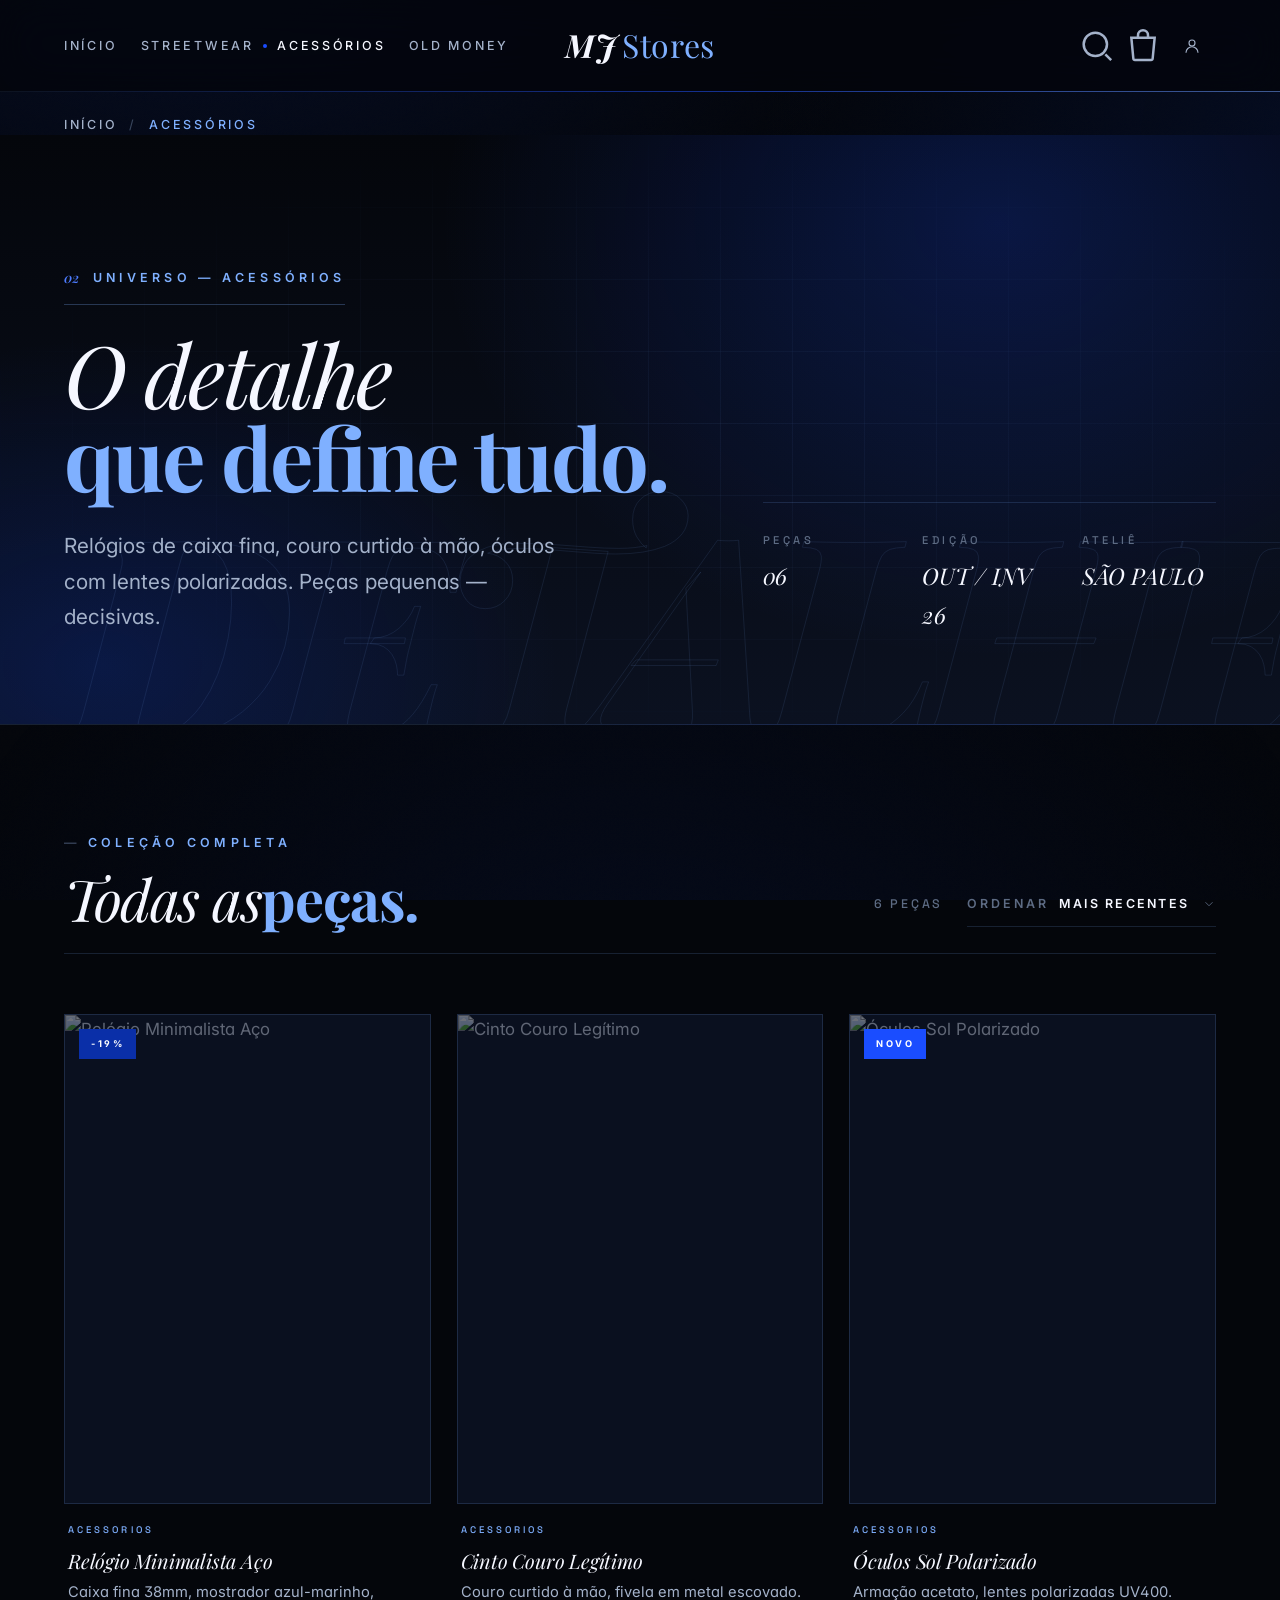
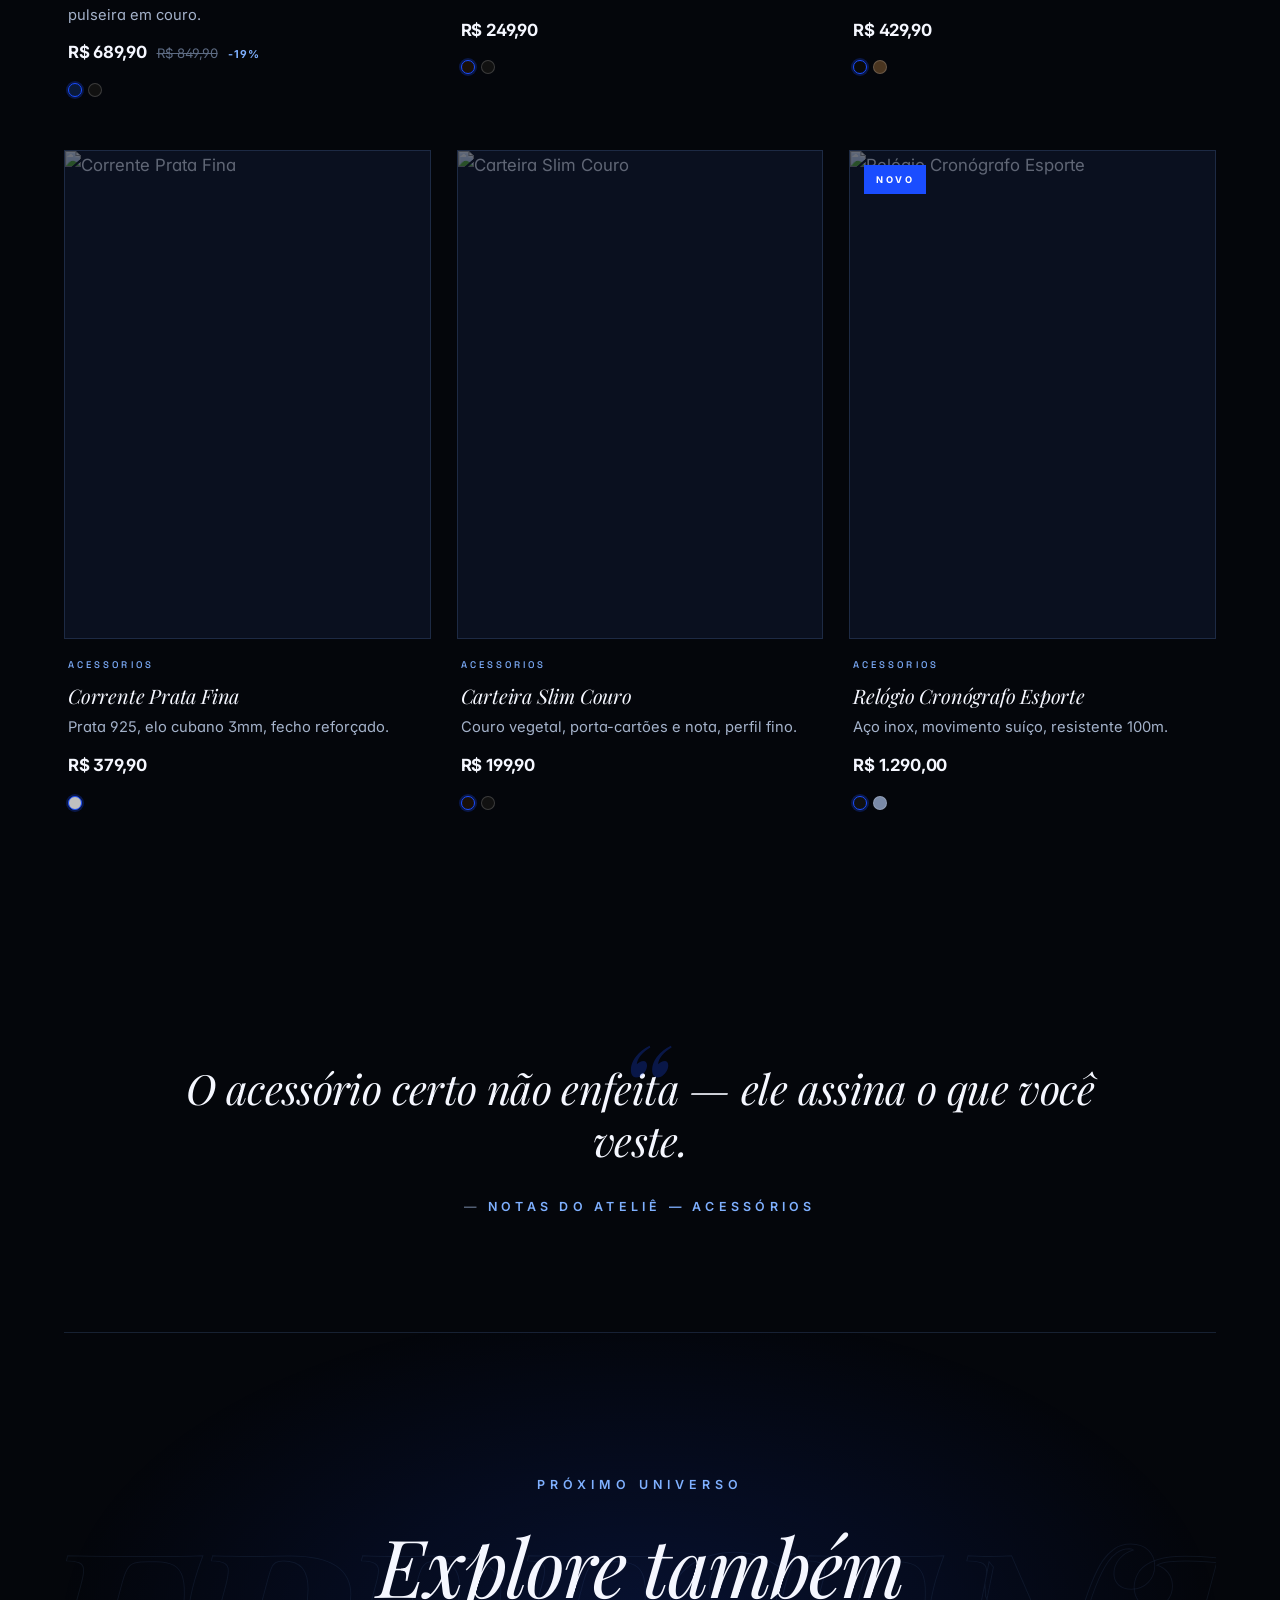
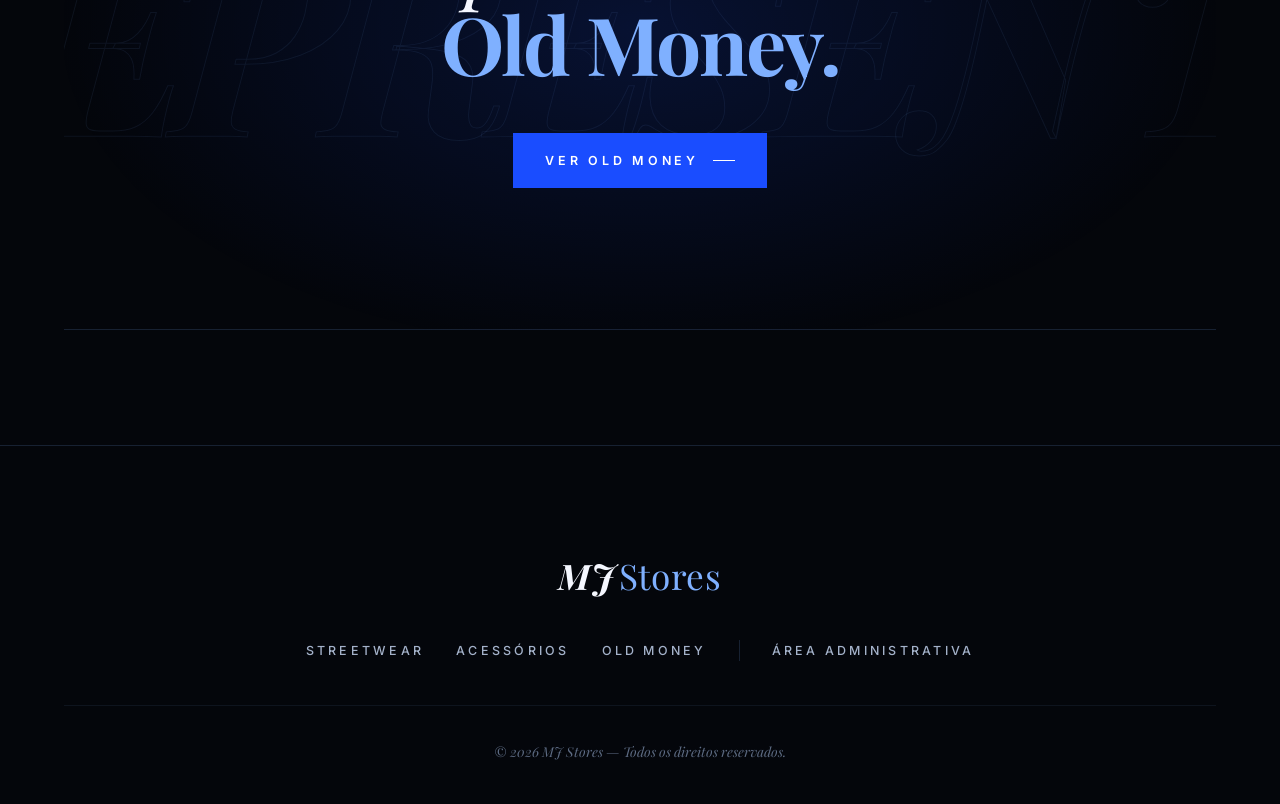
==== commit d9fd3a6d: "Logo atualizada para MJ Stores" ====
--- a/acessorios.html
+++ b/acessorios.html
@@ -1,196 +1,98 @@
 <!DOCTYPE html>
 <html lang="pt-BR">
-
 <head>
-
     <meta charset="UTF-8">
     <meta name="viewport" content="width=device-width, initial-scale=1.0">
-
-    <title>Acessórios — ARTEFATOS</title>
-    <meta name="description" content="Acessórios ARTEFATOS. Relógios, cintos, óculos e os detalhes que definem o visual.">
+    <title>Acessórios — MJ Stores</title>
+    <meta name="description" content="Acessórios MJ Stores. Relógios, cintos, óculos e os detalhes que definem o visual.">
     <meta name="theme-color" content="#05070c">
     <meta name="robots" content="index, follow">
 
-    <link rel="icon" href="data:image/svg+xml,<svg xmlns='http://www.w3.org/2000/svg' viewBox='0 0 100 100'><rect width='100' height='100' fill='%231a4dff'/><text y='.9em' x='50%25' text-anchor='middle' font-size='70' font-family='Georgia,serif' font-style='italic' font-weight='700' fill='white'>A</text></svg>">
+    <link rel="icon" href="data:image/svg+xml,<svg xmlns='http://www.w3.org/2000/svg' viewBox='0 0 100 100'><rect width='100' height='100' fill='%231a4dff'/><text y='.9em' x='50%25' text-anchor='middle' font-size='70' font-family='Georgia,serif' font-style='italic' font-weight='700' fill='white'>M</text></svg>">
 
     <link rel="preconnect" href="https://fonts.googleapis.com">
     <link rel="preconnect" href="https://fonts.gstatic.com" crossorigin>
-
-    <link
-        href="https://fonts.googleapis.com/css2?family=Playfair+Display:ital,wght@0,400;0,500;0,700;0,900;1,400;1,700;1,900&family=Inter:wght@300;400;500;600;700;800;900&family=Space+Grotesk:wght@400;500;600;700&display=swap"
-        rel="stylesheet"
-    >
+    <link href="https://fonts.googleapis.com/css2?family=Playfair+Display:ital,wght@0,400;0,500;0,700;0,900;1,400;1,700;1,900&family=Inter:wght@300;400;500;600;700;800;900&family=Space+Grotesk:wght@400;500;600;700&display=swap" rel="stylesheet">
 
     <link rel="stylesheet" href="css/style.css">
     <link rel="stylesheet" href="css/cliente.css">
-
 </head>
-
 
 <body class="accessories-page">
 
-
 <a href="#main" class="skip-link">Pular para o conteúdo</a>
 
-
-
-<!-- HEADER -->
 <header class="header" id="header">
-
     <nav class="nav" id="nav" aria-label="Navegação principal">
-
         <button class="nav-close" onclick="fecharMenu()" aria-label="Fechar menu">
-            <svg viewBox="0 0 24 24" fill="none" stroke="currentColor" stroke-width="1.5" aria-hidden="true">
-                <path d="M6 6l12 12M18 6L6 18"/>
-            </svg>
+            <svg viewBox="0 0 24 24" fill="none" stroke="currentColor" stroke-width="1.5" aria-hidden="true"><path d="M6 6l12 12M18 6L6 18"/></svg>
         </button>
-
         <a href="index.html">Início</a>
         <a href="streetwear.html">Streetwear</a>
         <a href="acessorios.html" class="active">Acessórios</a>
         <a href="old-money.html">Old Money</a>
-
     </nav>
 
-
-    <a href="index.html" class="logo" aria-label="ARTEFATOS — Página inicial">
-        ARTE<span>FATOS</span>
+    <a href="index.html" class="logo" aria-label="MJ Stores — Página inicial">
+        MJ<span> Stores</span>
     </a>
 
-
     <div class="header-actions">
-
         <button class="search-button" onclick="abrirBusca()" aria-label="Pesquisar">
-            <svg viewBox="0 0 24 24" fill="none" stroke="currentColor" stroke-width="1.5" aria-hidden="true">
-                <circle cx="11" cy="11" r="7"/>
-                <path d="M20.5 20.5l-3.5-3.5"/>
-            </svg>
+            <svg viewBox="0 0 24 24" fill="none" stroke="currentColor" stroke-width="1.5" aria-hidden="true"><circle cx="11" cy="11" r="7"/><path d="M20.5 20.5l-3.5-3.5"/></svg>
         </button>
-
         <a href="carrinho.html" class="cart-button" aria-label="Abrir carrinho">
-            <svg viewBox="0 0 24 24" fill="none" stroke="currentColor" stroke-width="1.5" aria-hidden="true">
-                <path d="M5 7h14l-1.2 12.5a1 1 0 0 1-1 .9H7.2a1 1 0 0 1-1-.9L5 7z"/>
-                <path d="M9 7V5.5A3 3 0 0 1 15 5.5V7"/>
-            </svg>
+            <svg viewBox="0 0 24 24" fill="none" stroke="currentColor" stroke-width="1.5" aria-hidden="true"><path d="M5 7h14l-1.2 12.5a1 1 0 0 1-1 .9H7.2a1 1 0 0 1-1-.9L5 7z"/><path d="M9 7V5.5A3 3 0 0 1 15 5.5V7"/></svg>
             <span id="cart-count">0</span>
         </a>
-
         <a href="login.html" class="conta-button" aria-label="Minha conta" id="contaHeaderBtn">
-            <svg viewBox="0 0 24 24" fill="none" stroke="currentColor" stroke-width="1.5" aria-hidden="true">
-                <circle cx="12" cy="8" r="4"/>
-                <path d="M4 21c0-4.4 3.6-8 8-8s8 3.6 8 8"/>
-            </svg>
+            <svg viewBox="0 0 24 24" fill="none" stroke="currentColor" stroke-width="1.5" aria-hidden="true"><circle cx="12" cy="8" r="4"/><path d="M4 21c0-4.4 3.6-8 8-8s8 3.6 8 8"/></svg>
             <span class="conta-nome" id="contaNomeHeader"></span>
         </a>
-
         <button class="menu-button" onclick="abrirMenu()" aria-label="Abrir menu">
-            <svg viewBox="0 0 24 24" fill="none" stroke="currentColor" stroke-width="1.5" aria-hidden="true">
-                <path d="M4 7h16M4 12h16M4 17h16"/>
-            </svg>
+            <svg viewBox="0 0 24 24" fill="none" stroke="currentColor" stroke-width="1.5" aria-hidden="true"><path d="M4 7h16M4 12h16M4 17h16"/></svg>
         </button>
-
     </div>
-
 </header>
 
-
-
-<!-- BUSCA -->
 <div class="search-overlay" id="searchOverlay" role="dialog" aria-modal="true" aria-label="Busca">
-
     <div class="search-box">
-
         <button class="close-search" onclick="fecharBusca()" aria-label="Fechar busca">
-            <svg viewBox="0 0 24 24" fill="none" stroke="currentColor" stroke-width="1.5" aria-hidden="true">
-                <path d="M6 6l12 12M18 6L6 18"/>
-            </svg>
+            <svg viewBox="0 0 24 24" fill="none" stroke="currentColor" stroke-width="1.5" aria-hidden="true"><path d="M6 6l12 12M18 6L6 18"/></svg>
         </button>
-
         <p>O que você está procurando?</p>
-
         <input type="text" id="searchInput" placeholder="Relógio, cinto, óculos, corrente..." autocomplete="off">
-
         <button onclick="pesquisarProduto()">Buscar</button>
-
     </div>
-
 </div>
 
-
-
-<!-- MAIN -->
 <main id="main">
-
     <nav class="breadcrumb" aria-label="Trilha de navegação">
-        <a href="index.html">Início</a>
-        <span aria-hidden="true">/</span>
-        <span aria-current="page">Acessórios</span>
+        <a href="index.html">Início</a><span aria-hidden="true">/</span><span aria-current="page">Acessórios</span>
     </nav>
 
     <section class="category-hero category-hero--access">
-
         <div class="category-hero-content">
-
-            <span class="category-label">
-                <span>02</span>
-                UNIVERSO — ACESSÓRIOS
-            </span>
-
-            <h1>
-                O detalhe
-                <em>que define tudo.</em>
-            </h1>
-
-            <p>
-                Relógios de caixa fina, couro curtido à mão,
-                óculos com lentes polarizadas. Peças
-                pequenas — decisivas.
-            </p>
-
+            <span class="category-label"><span>02</span>UNIVERSO — ACESSÓRIOS</span>
+            <h1>O detalhe<em>que define tudo.</em></h1>
+            <p>Relógios de caixa fina, couro curtido à mão, óculos com lentes polarizadas. Peças pequenas — decisivas.</p>
         </div>
-
         <div class="category-hero-meta">
-
-            <div>
-                <span>PEÇAS</span>
-                <strong id="categoryCount">—</strong>
-            </div>
-
-            <div>
-                <span>EDIÇÃO</span>
-                <strong>OUT / INV 26</strong>
-            </div>
-
-            <div>
-                <span>ATELIÊ</span>
-                <strong>SÃO PAULO</strong>
-            </div>
-
+            <div><span>PEÇAS</span><strong id="categoryCount">—</strong></div>
+            <div><span>EDIÇÃO</span><strong>OUT / INV 26</strong></div>
+            <div><span>ATELIÊ</span><strong>SÃO PAULO</strong></div>
         </div>
-
         <div class="category-hero-mark" aria-hidden="true">DETALHE</div>
-
     </section>
 
     <section class="category-products">
-
         <header class="category-heading">
-
             <div>
-                <span class="section-kicker">
-                    <span>—</span>
-                    COLEÇÃO COMPLETA
-                </span>
-                <h2>
-                    Todas as
-                    <em>peças.</em>
-                </h2>
+                <span class="section-kicker"><span>—</span>COLEÇÃO COMPLETA</span>
+                <h2>Todas as<em>peças.</em></h2>
             </div>
-
             <div class="category-toolbar">
-
                 <span class="category-result-count" id="categoryResultCount">0 peças</span>
-
                 <label class="category-sort">
                     <span>Ordenar</span>
                     <select id="sortSelect" aria-label="Ordenar produtos">
@@ -199,86 +101,52 @@
                         <option value="price-desc">Maior preço</option>
                         <option value="name">Nome (A–Z)</option>
                     </select>
-                    <svg viewBox="0 0 24 24" fill="none" stroke="currentColor" stroke-width="1.5" aria-hidden="true">
-                        <path d="M6 9l6 6 6-6"/>
-                    </svg>
+                    <svg viewBox="0 0 24 24" fill="none" stroke="currentColor" stroke-width="1.5" aria-hidden="true"><path d="M6 9l6 6 6-6"/></svg>
                 </label>
-
             </div>
-
         </header>
-
-        <div
-            class="products-grid"
-            id="products-grid"
-            data-categoria="acessorios"
-            aria-live="polite"
-        ></div>
-
+        <div class="products-grid" id="products-grid" data-categoria="acessorios" aria-live="polite"></div>
         <div id="no-products" class="no-products" style="display:none;">
             <span class="no-products-mark" aria-hidden="true">∅</span>
             <h3>Nada por aqui — <em>ainda.</em></h3>
             <p>Não encontramos acessórios nesse momento. Volte em breve ou explore outro universo.</p>
             <a href="index.html" class="btn-secondary">Voltar ao início</a>
         </div>
-
     </section>
 
     <section class="pull-quote">
-        <blockquote>
-            O acessório certo não enfeita —
-            ele assina o que você veste.
-        </blockquote>
+        <blockquote>O acessório certo não enfeita — ele assina o que você veste.</blockquote>
         <cite>Notas do Ateliê — Acessórios</cite>
     </section>
 
     <section class="final-cta">
         <div>
             <p>PRÓXIMO UNIVERSO</p>
-            <h2>
-                Explore também
-                <span>Old Money.</span>
-            </h2>
+            <h2>Explore também<span>Old Money.</span></h2>
             <a href="old-money.html" class="btn-primary">Ver old money</a>
         </div>
     </section>
-
 </main>
 
-
-
-<!-- FOOTER -->
 <footer class="footer">
-
-    <div class="footer-logo">
-        ARTE<span>FATOS</span>
-    </div>
-
+    <div class="footer-logo">MJ<span> Stores</span></div>
     <nav class="footer-links" aria-label="Rodapé">
         <a href="streetwear.html">Streetwear</a>
         <a href="acessorios.html">Acessórios</a>
         <a href="old-money.html">Old Money</a>
         <a href="admin.html" class="admin-link">Área administrativa</a>
     </nav>
-
-    <p>© 2026 ARTEFATOS — Todos os direitos reservados.</p>
-
+    <p>© 2026 MJ Stores — Todos os direitos reservados.</p>
 </footer>
 
-
-
-<!-- FIREBASE -->
 <script src="https://www.gstatic.com/firebasejs/10.7.0/firebase-app-compat.js"></script>
 <script src="https://www.gstatic.com/firebasejs/10.7.0/firebase-firestore-compat.js"></script>
 <script src="https://www.gstatic.com/firebasejs/10.7.0/firebase-auth-compat.js"></script>
-
 <script src="js/firebase-config.js"></script>
 <script src="js/firebase-service.js"></script>
 <script src="js/products.js"></script>
 <script src="js/cart.js"></script>
 <script src="js/script.js"></script>
 <script src="js/cliente.js"></script>
-
 </body>
-
 </html>
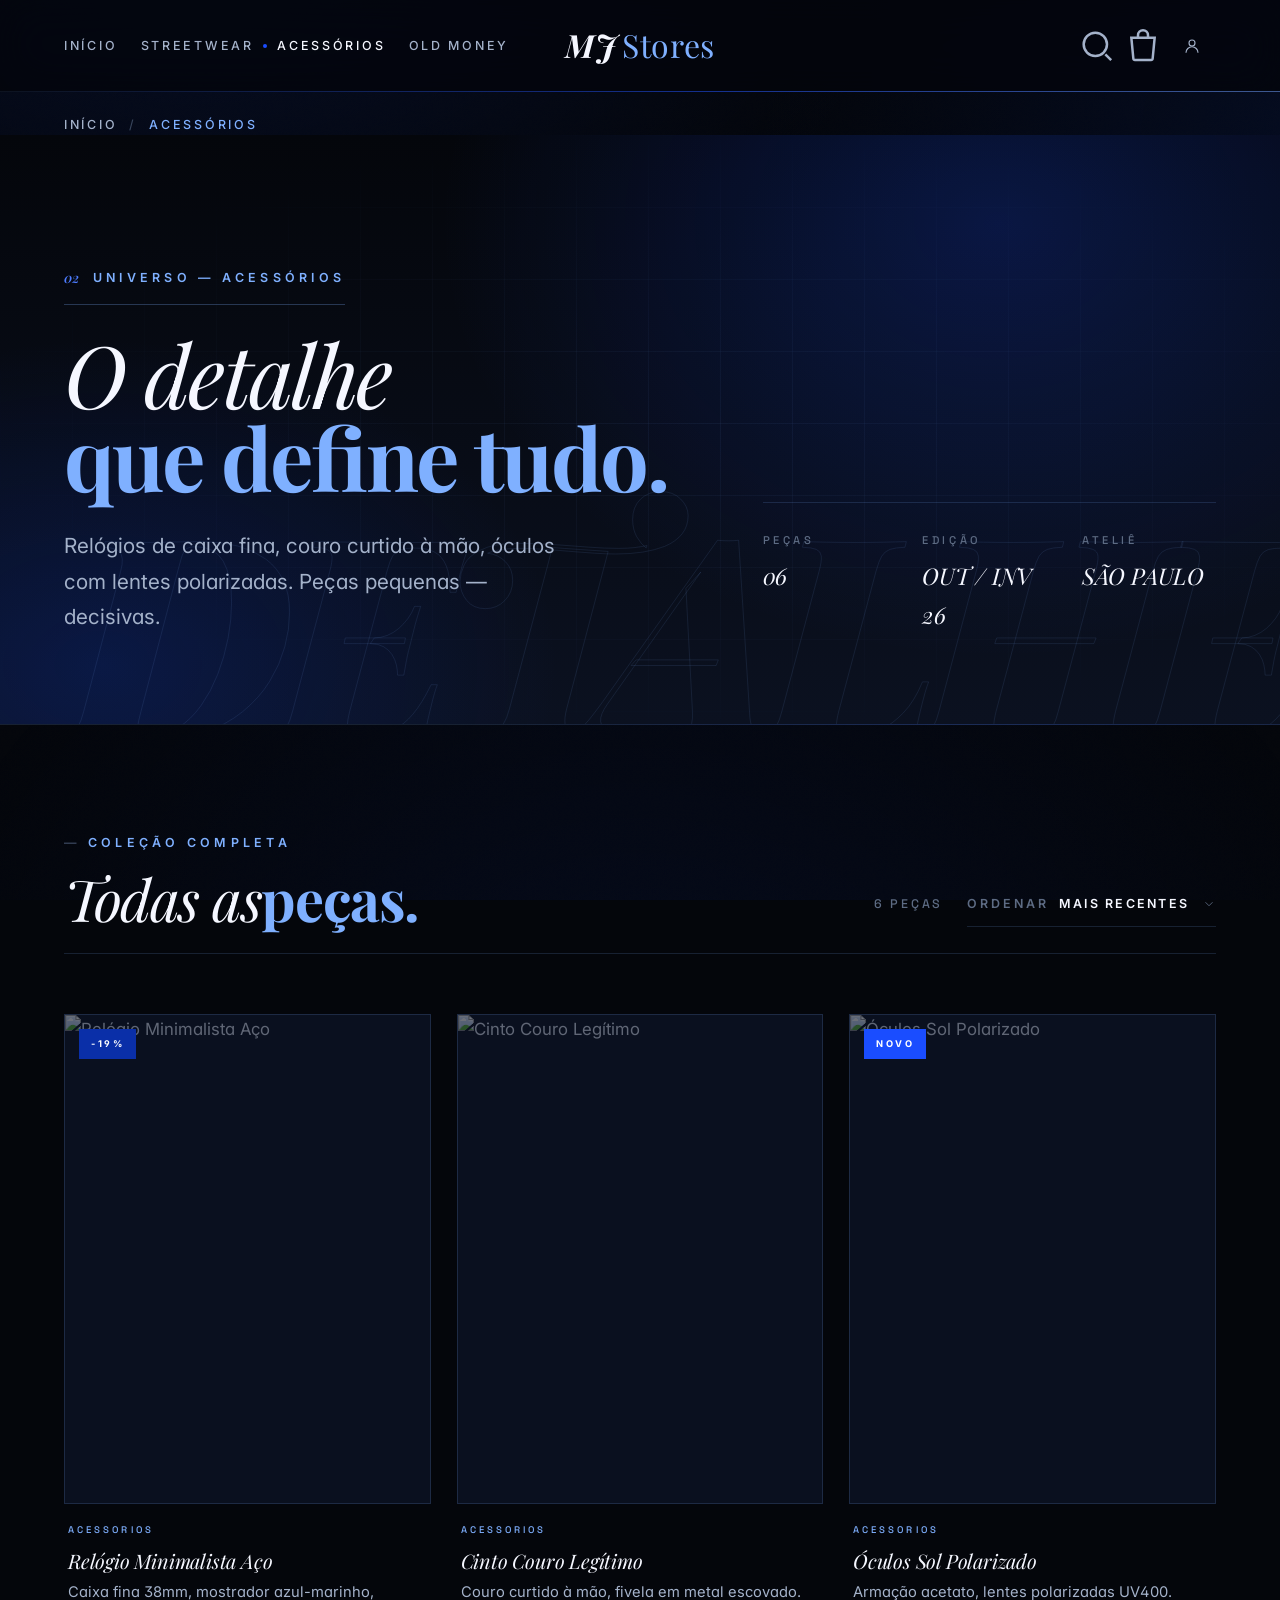
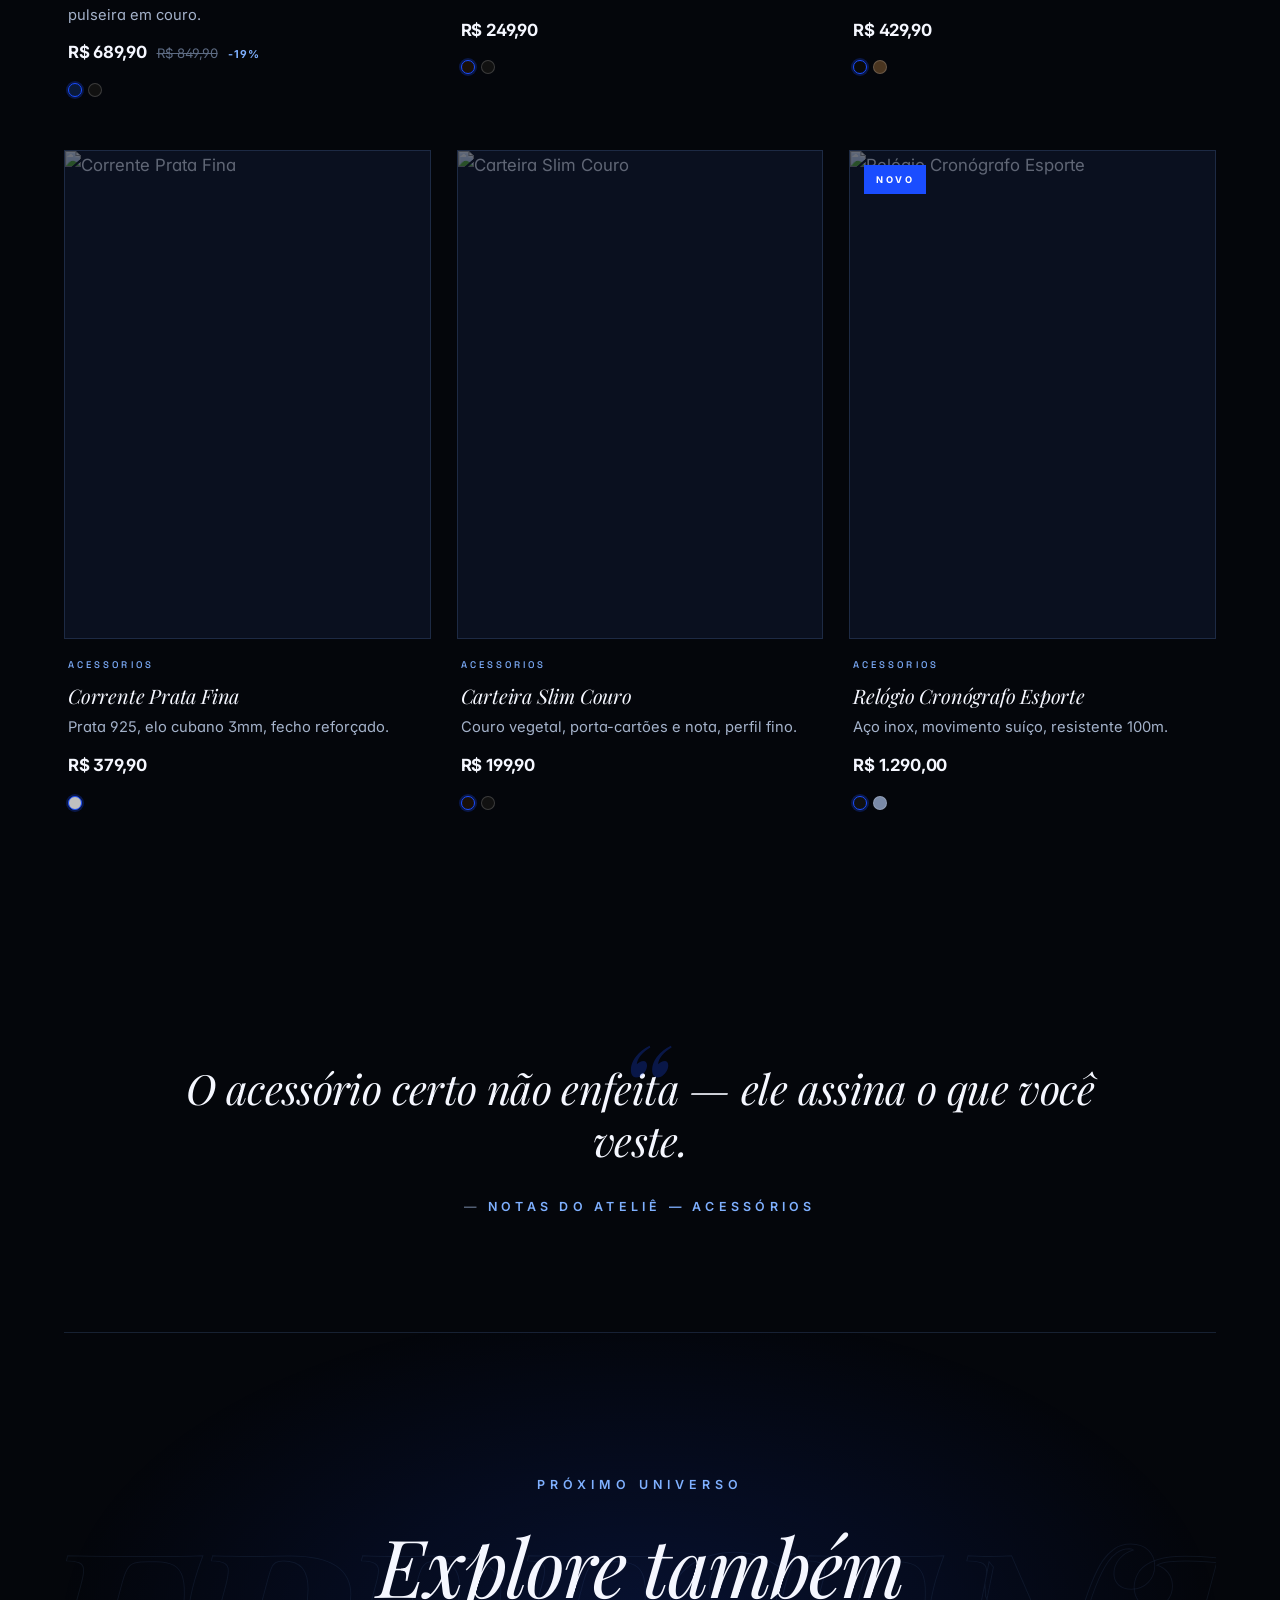
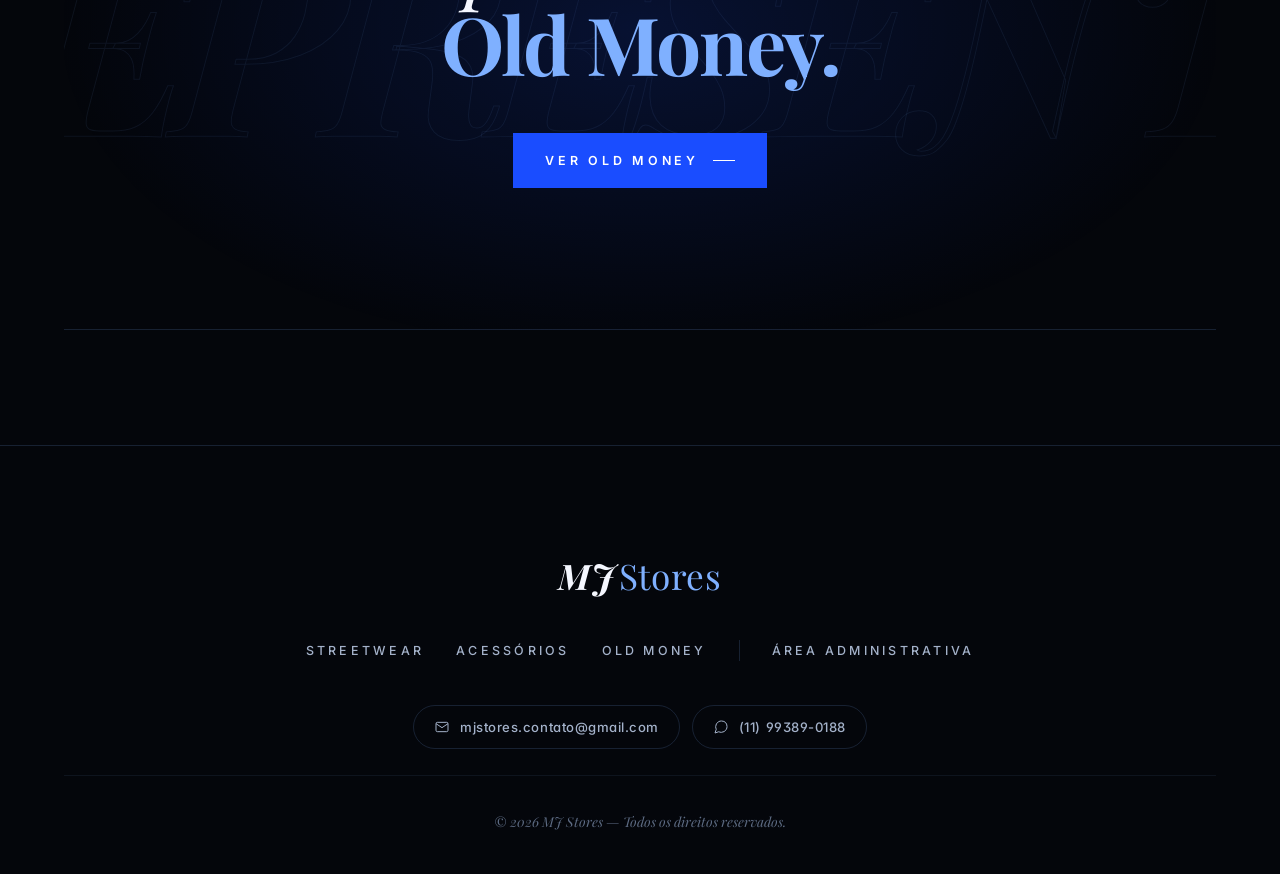
==== commit ce8b6c2d: "Adicionei e-mail e WhatsApp no footer" ====
--- a/acessorios.html
+++ b/acessorios.html
@@ -136,7 +136,25 @@
         <a href="old-money.html">Old Money</a>
         <a href="admin.html" class="admin-link">Área administrativa</a>
     </nav>
-    <p>© 2026 MJ Stores — Todos os direitos reservados.</p>
+    
+    <div class="footer-contato">
+    <a href="mailto:mjstores.contato@gmail.com" class="footer-contato-link">
+        <svg viewBox="0 0 24 24" fill="none" stroke="currentColor" stroke-width="1.5">
+            <rect x="3" y="5" width="18" height="14" rx="2"/>
+            <path d="M3 7l9 6 9-6"/>
+        </svg>
+        <span>mjstores.contato@gmail.com</span>
+    </a>
+
+    <a href="https://wa.me/5511993890188" target="_blank" rel="noopener" class="footer-contato-link">
+        <svg viewBox="0 0 24 24" fill="none" stroke="currentColor" stroke-width="1.5">
+            <path d="M21 11.5a8.38 8.38 0 0 1-.9 3.8 8.5 8.5 0 0 1-7.6 4.7 8.38 8.38 0 0 1-3.8-.9L3 21l1.9-5.7a8.38 8.38 0 0 1-.9-3.8 8.5 8.5 0 0 1 4.7-7.6 8.38 8.38 0 0 1 3.8-.9h.5a8.48 8.48 0 0 1 8 8v.5z"/>
+        </svg>
+        <span>(11) 99389-0188</span>
+    </a>
+</div>
+
+<p>© 2026 MJ Stores — Todos os direitos reservados.</p>
 </footer>
 
 <script src="https://www.gstatic.com/firebasejs/10.7.0/firebase-app-compat.js"></script>
--- a/css/style.css
+++ b/css/style.css
@@ -3721,4 +3721,69 @@
     font-style: normal;
     font-weight: 700;
     color: var(--blue-3);
+}
+
+/* =========================================================
+   FOOTER — contatos (e-mail + WhatsApp)
+   ========================================================= */
+
+.footer-contato {
+    display: flex;
+    flex-wrap: wrap;
+    justify-content: center;
+    align-items: center;
+    gap: 12px;
+    margin: 0 0 26px;
+    padding: 0;
+}
+
+.footer-contato-link {
+    display: inline-flex;
+    align-items: center;
+    gap: 10px;
+    padding: 10px 20px;
+    font-family: var(--ff-sans);
+    font-size: .82rem;
+    font-weight: 500;
+    letter-spacing: .04em;
+    color: var(--paper-2);
+    background: transparent;
+    border: 1px solid var(--line-1);
+    border-radius: 99px;
+    text-decoration: none;
+    transition: all .35s var(--ease-soft);
+}
+
+.footer-contato-link:hover {
+    color: var(--blue-3);
+    border-color: var(--blue-2);
+    background: rgba(26, 77, 255, .06);
+    transform: translateY(-2px);
+}
+
+.footer-contato-link svg {
+    width: 16px;
+    height: 16px;
+    flex-shrink: 0;
+}
+
+/* Cor oficial do WhatsApp no hover */
+.footer-contato-link[href*="wa.me"]:hover {
+    color: #25D366;
+    border-color: rgba(37, 211, 102, .45);
+    background: rgba(37, 211, 102, .08);
+}
+
+/* Mobile */
+@media (max-width: 480px) {
+    .footer-contato {
+        flex-direction: column;
+        gap: 8px;
+    }
+    .footer-contato-link {
+        width: 100%;
+        justify-content: center;
+        font-size: .76rem;
+        padding: 9px 16px;
+    }
 }
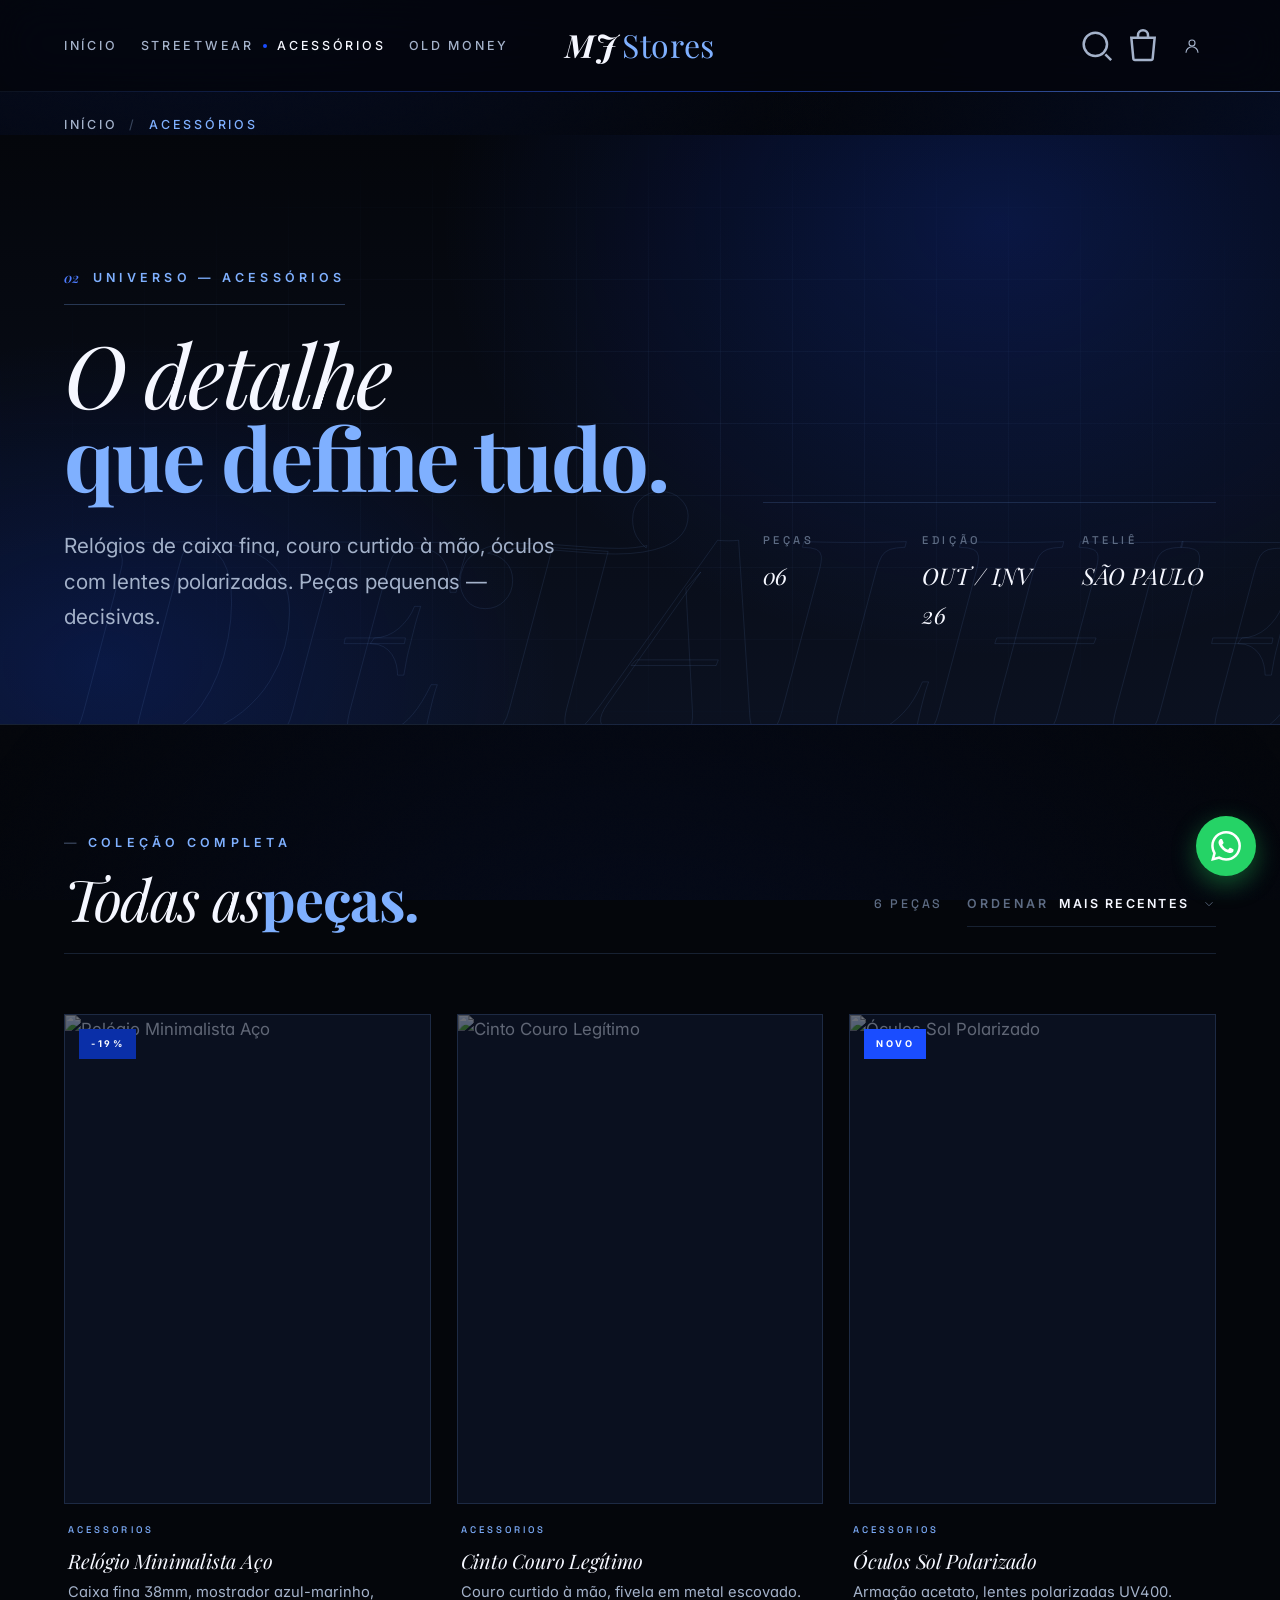
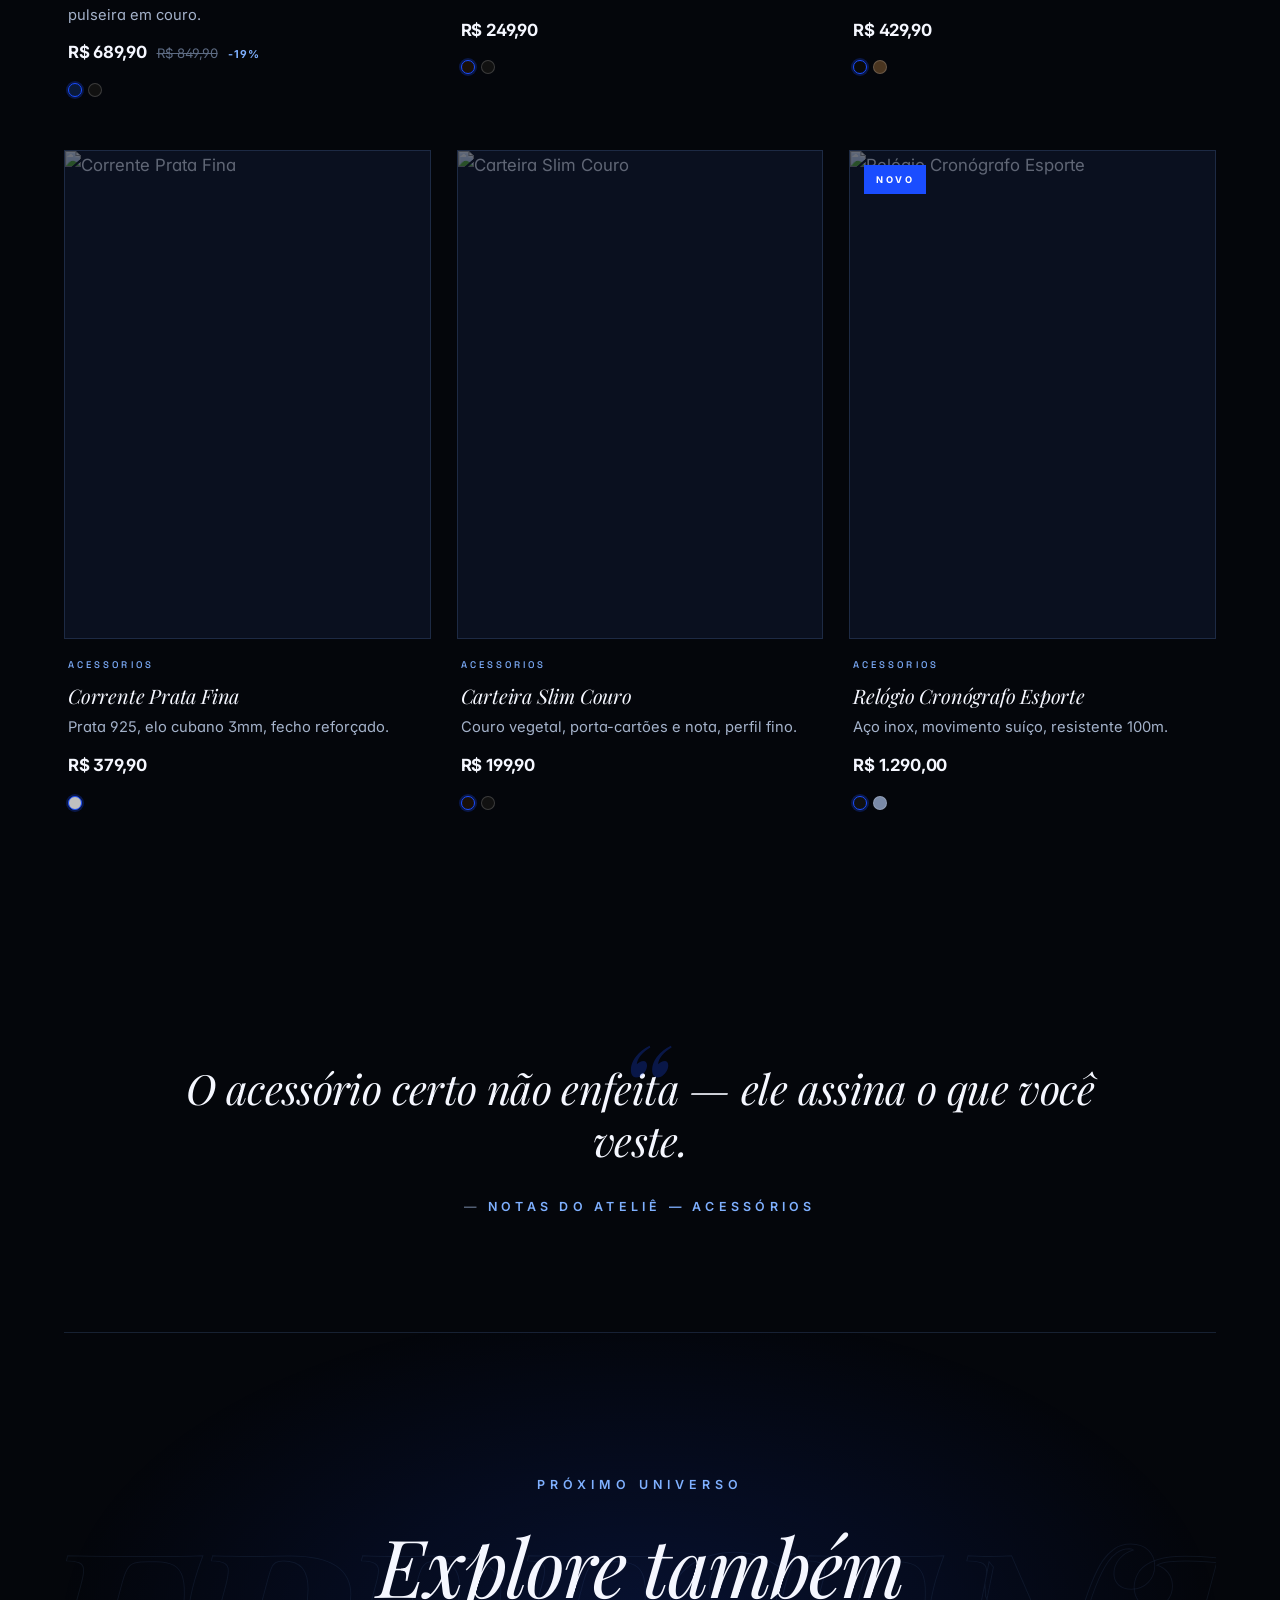
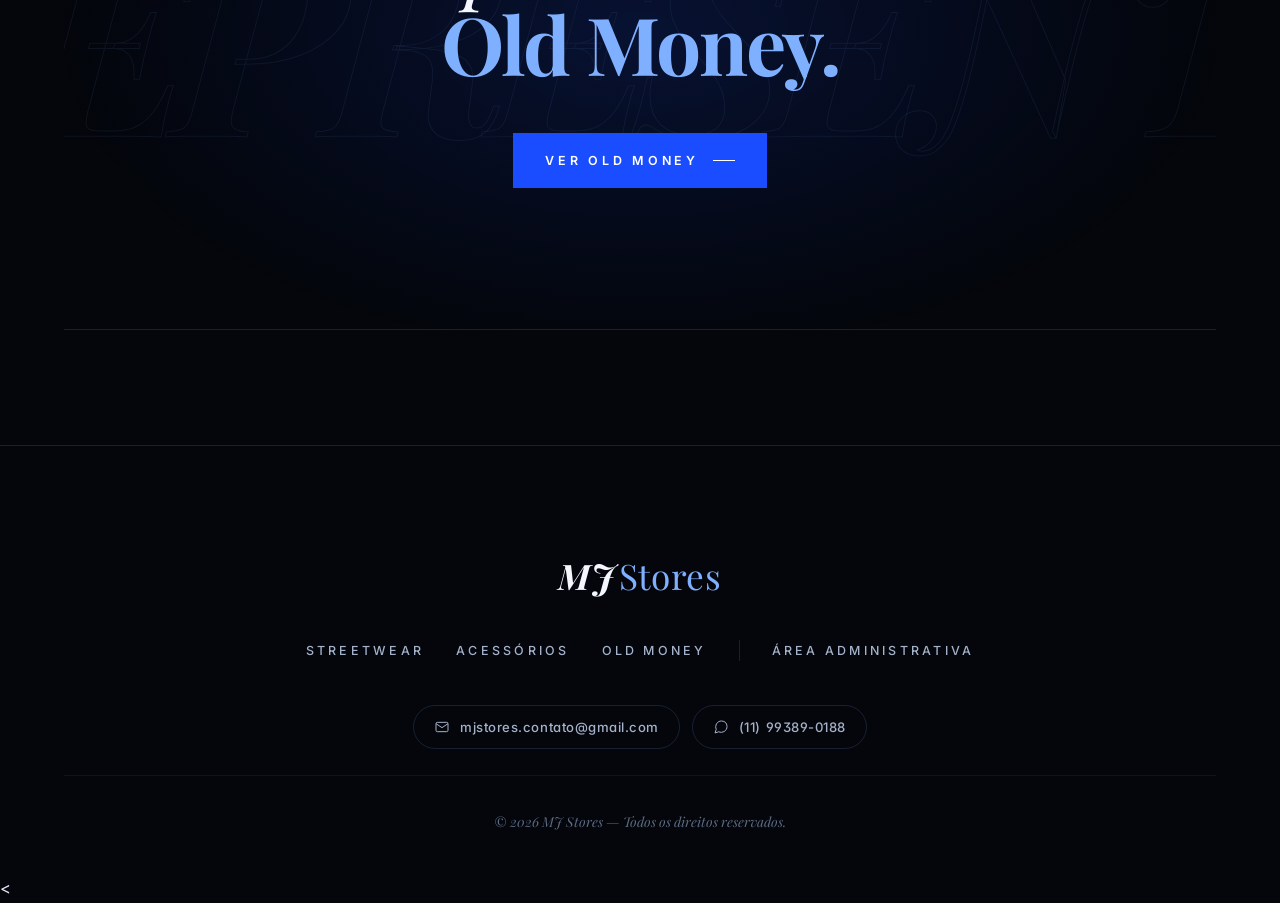
==== commit 45dd4cc2: "Botão do WatsApp agora funciona em todas as páginas" ====
--- a/acessorios.html
+++ b/acessorios.html
@@ -164,7 +164,8 @@
 <script src="js/firebase-service.js"></script>
 <script src="js/products.js"></script>
 <script src="js/cart.js"></script>
-<script src="js/script.js"></script>
+<<script src="js/script.js"></script>
+<script src="js/whatsapp-float.js"></script>
 <script src="js/cliente.js"></script>
 </body>
 </html>
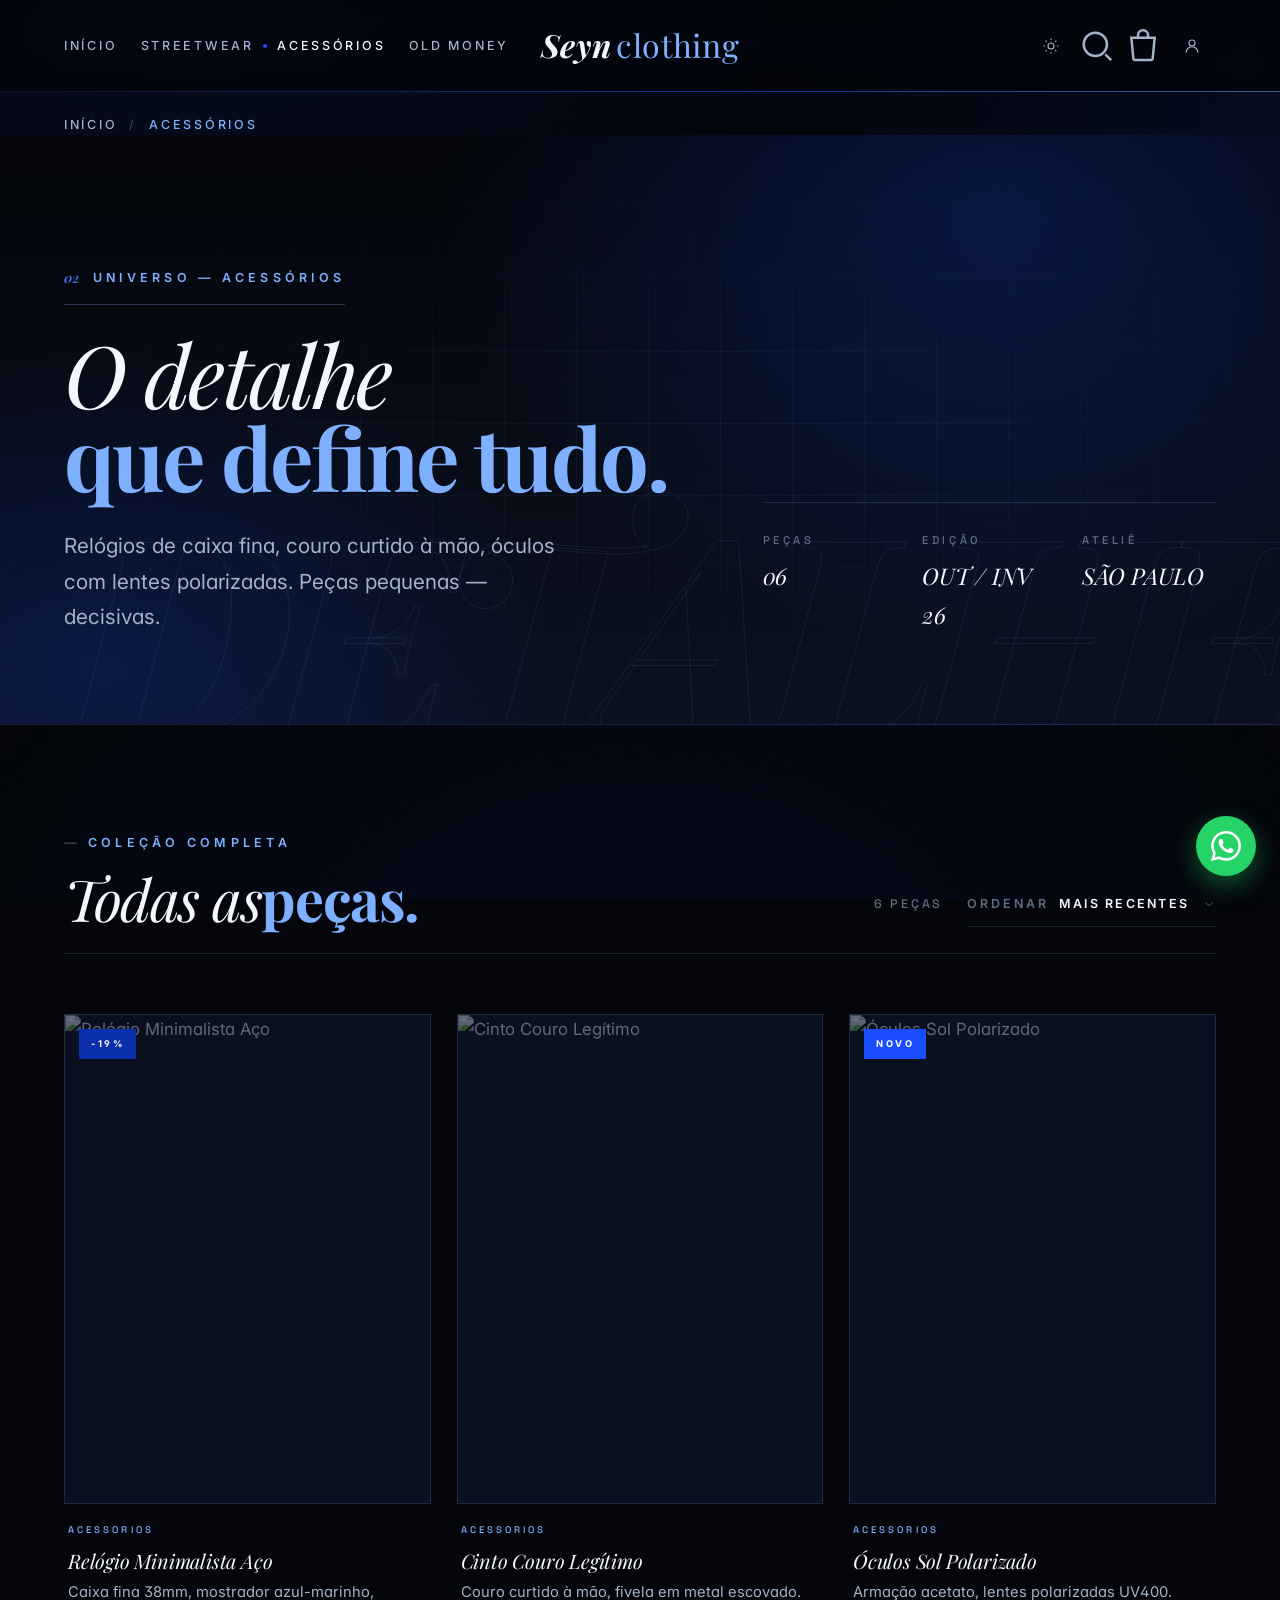
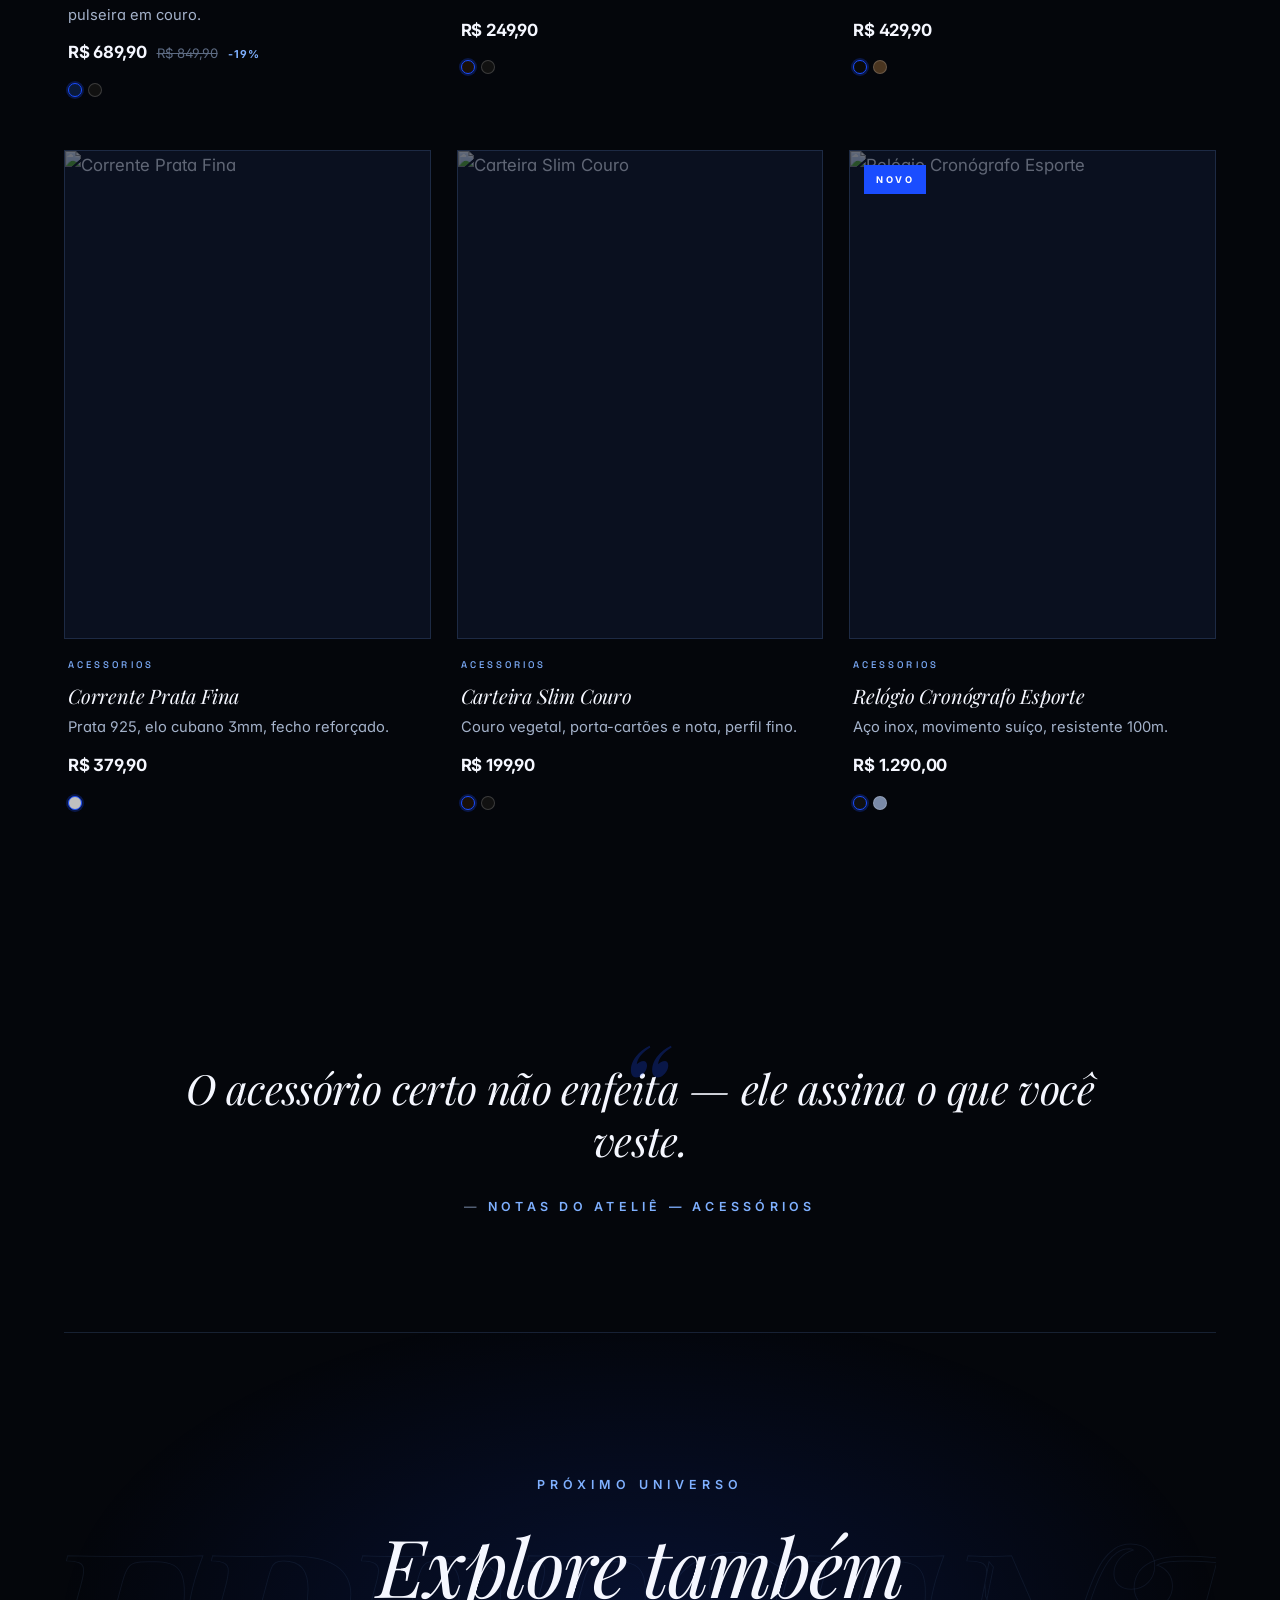
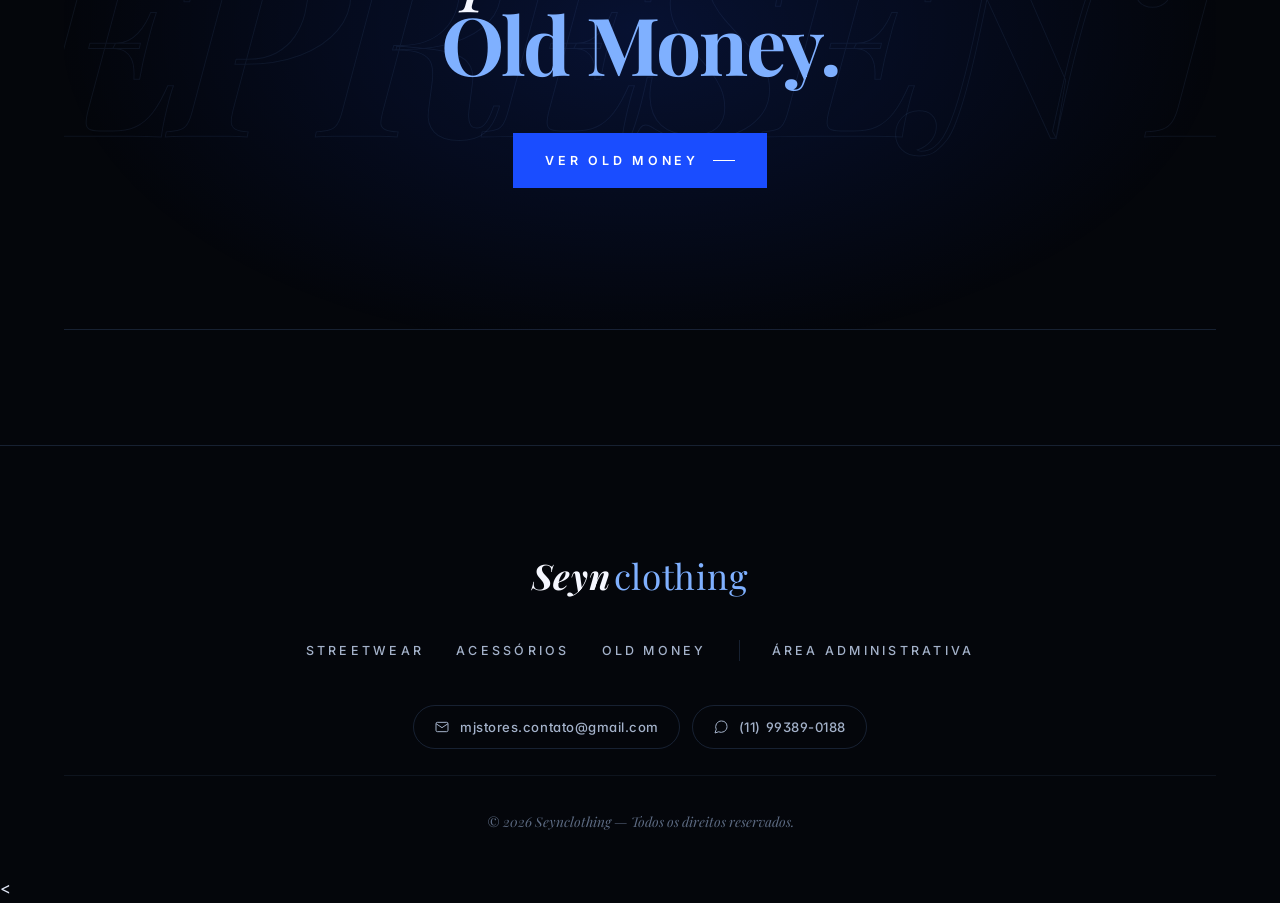
==== commit 295b996b: "rebrand: MJ Stores para Seynclothing + URL seynclothing.netlify.app" ====
--- a/acessorios.html
+++ b/acessorios.html
@@ -3,12 +3,12 @@
 <head>
     <meta charset="UTF-8">
     <meta name="viewport" content="width=device-width, initial-scale=1.0">
-    <title>Acessórios — MJ Stores</title>
-    <meta name="description" content="Acessórios MJ Stores. Relógios, cintos, óculos e os detalhes que definem o visual.">
+    <title>Acessórios — Seynclothing</title>
+    <meta name="description" content="Acessórios Seynclothing. Relógios, cintos, óculos e os detalhes que definem o visual.">
     <meta name="theme-color" content="#05070c">
     <meta name="robots" content="index, follow">
 
-    <link rel="icon" href="data:image/svg+xml,<svg xmlns='http://www.w3.org/2000/svg' viewBox='0 0 100 100'><rect width='100' height='100' fill='%231a4dff'/><text y='.9em' x='50%25' text-anchor='middle' font-size='70' font-family='Georgia,serif' font-style='italic' font-weight='700' fill='white'>M</text></svg>">
+    <link rel="icon" href="data:image/svg+xml,<svg xmlns='http://www.w3.org/2000/svg' viewBox='0 0 100 100'><rect width='100' height='100' fill='%231a4dff'/><text y='.9em' x='50%25' text-anchor='middle' font-size='70' font-family='Georgia,serif' font-style='italic' font-weight='700' fill='white'>S</text></svg>">
 
     <link rel="preconnect" href="https://fonts.googleapis.com">
     <link rel="preconnect" href="https://fonts.gstatic.com" crossorigin>
@@ -33,8 +33,8 @@
         <a href="old-money.html">Old Money</a>
     </nav>
 
-    <a href="index.html" class="logo" aria-label="MJ Stores — Página inicial">
-        MJ<span> Stores</span>
+    <a href="index.html" class="logo" aria-label="Seynclothing — Página inicial">
+        Seyn<span>clothing</span>
     </a>
 
     <div class="header-actions">
@@ -129,7 +129,7 @@
 </main>
 
 <footer class="footer">
-    <div class="footer-logo">MJ<span> Stores</span></div>
+    <div class="footer-logo">Seyn<span>clothing</span></div>
     <nav class="footer-links" aria-label="Rodapé">
         <a href="streetwear.html">Streetwear</a>
         <a href="acessorios.html">Acessórios</a>
@@ -154,7 +154,7 @@
     </a>
 </div>
 
-<p>© 2026 MJ Stores — Todos os direitos reservados.</p>
+<p>© 2026 Seynclothing — Todos os direitos reservados.</p>
 </footer>
 
 <script src="https://www.gstatic.com/firebasejs/10.7.0/firebase-app-compat.js"></script>
--- a/css/style.css
+++ b/css/style.css
@@ -1,5 +1,5 @@
 /* =========================================================
-   ██████╗ ARTEFATOS — CSS COMPLETO
+   ██████╗ SEYNCLOTHING — CSS COMPLETO
    ██╔══██╗  Moda editorial · Azul profundo & Preto
    ██████╔╝  Playfair Display + Inter + Space Grotesk
    ██╔══██╗  Versão 6.0 — limpo e sem conflitos
@@ -529,7 +529,7 @@
 }
 
 .conta-button {
-    position: relative;   /* ← ADICIONADO: pra bolinha verde funcionar */
+    position: relative;
     display: flex;
     align-items: center;
     gap: 8px;
@@ -567,7 +567,6 @@
     white-space: nowrap;
 }
 
-/* ↓↓↓ AQUI ESTÁ O FIX — antes era .conta-wrap.logado ↓↓↓ */
 .conta-button.logado .conta-nome { display: inline; }
 
 .conta-button.logado {
@@ -595,7 +594,6 @@
     box-shadow: 0 0 8px #10b981;
 }
 
-/* --------- Dropdown da conta --------- */
 .conta-dropdown {
     position: absolute;
     top: calc(100% + 12px);
@@ -1525,7 +1523,6 @@
 .product-wish.active { color: var(--blue-1); border-color: var(--blue-1); }
 .product-wish svg { width: 16px; height: 16px; }
 
-/* -------- Container dos 2 botões de ação -------- */
 .product-actions {
     position: absolute;
     left: 14px;
@@ -3545,7 +3542,6 @@
     .product-sizes { display: none; }
     .product-wish { opacity: 1; transform: none; width: 32px; height: 32px; }
 
-    /* Botões de ação no mobile — sempre visíveis, empilhados */
     .product-actions {
         opacity: 1;
         transform: none;
@@ -3567,6 +3563,85 @@
     .admin-form { grid-template-columns: 1fr; padding: 24px; }
     .field--full, .admin-form button { grid-column: span 1; }
     .admin-item { grid-template-columns: 60px 1fr; }
+
+    /* Carrinho */
+    .cart-page { padding: 30px 18px 80px; }
+    .cart-page .cart-layout { grid-template-columns: 1fr; }
+    .cart-page .cart-summary { position: static; }
+    .cart-page .cart-item { grid-template-columns: 74px 1fr; gap: 14px; padding: 18px 0; }
+    .cart-page .cart-item-media { width: 74px; height: 92px; }
+    .cart-page .cart-item-actions {
+        grid-column: 1 / -1;
+        flex-direction: row;
+        align-items: center;
+        justify-content: space-between;
+    }
+    .cart-page .cart-heading { margin-bottom: 40px; padding-bottom: 24px; }
+    .cart-page .cart-summary { padding: 22px; }
+
+    /* Checkout */
+    .search-main,
+    .checkout-main { padding: 30px 18px 90px; }
+
+    .checkout-layout { grid-template-columns: 1fr; }
+    .checkout-summary { position: static; }
+    .checkout-step { padding: 24px 20px; }
+    .payment-methods { grid-template-columns: 1fr; }
+    .btn-finish-mobile { display: block; }
+    .checkout-form > .btn-primary { display: none; }
+    .summary-content { padding: 22px; }
+
+    /* PIX */
+    .pix-dialog { padding: 24px 20px; }
+    .pix-body { grid-template-columns: 1fr; justify-items: center; }
+    .pix-qr-wrap { width: 180px; height: 180px; }
+    .pix-info { width: 100%; }
+    .pix-foot { grid-template-columns: 1fr; }
+    .pix-confirmar { width: 100%; }
+
+    .success-box { padding: 40px 24px; }
+
+    .loader-brand { font-size: 1.8rem; }
+    .loader-line { width: 160px; }
+
+    .cursor-halo { display: none; }
+}
+
+@media (max-width: 520px) {
+    .hero h1 { font-size: clamp(2.2rem, 8vw, 3.2rem); }
+    .hero-small { font-size: .6rem; letter-spacing: .28em; }
+
+    .section-title h2 { font-size: clamp(1.8rem, 7vw, 2.6rem); }
+    .pull-quote blockquote { font-size: 1.35rem; }
+
+    .final-cta h2 { font-size: clamp(1.8rem, 7vw, 2.8rem); }
+
+    .footer-logo { font-size: 1.5rem; }
+    .footer-links a { font-size: .62rem; letter-spacing: .2em; }
+
+    .toast-stack { left: 16px; right: 16px; transform: none; bottom: 20px; }
+    .toast { width: 100%; }
+
+    .category-hero h1 { font-size: clamp(2rem, 8vw, 3rem); }
+    .category-hero-meta strong { font-size: .95rem; }
+
+    .cart-page .cart-heading h1 { font-size: clamp(1.7rem, 7vw, 2.4rem); }
+    .cart-page .cart-summary-title { font-size: 1.15rem; }
+    .cart-page .cart-summary-row--total strong { font-size: 1.3rem; }
+
+    .search-head h1,
+    .checkout-head h1 { font-size: clamp(1.7rem, 7vw, 2.4rem); }
+
+    .step-num { width: 36px; height: 36px; font-size: .95rem; }
+    .step-head h2 { font-size: 1.15rem; }
+
+    .success-icon { width: 60px; height: 60px; }
+    .success-icon svg { width: 26px; height: 26px; }
+    .success-code strong { font-size: 1.3rem; }
+
+    .pix-qr-wrap { width: 150px; height: 150px; }
+    .pix-valor-row strong { font-size: 1.2rem; }
+    .pix-countdown-row strong { font-size: 1.05rem; }
 }
 
 @media (max-width: 420px) {
@@ -3645,12 +3720,11 @@
     transform: none;
 }
 
+
 /* =========================================================
-   32. CHECKOUT — RESUMO (correção de contexto)
-   As classes .cart-summary-kicker e .cart-summary-title
-   estavam presas dentro de .cart-page e não aplicavam
-   em finalizar.html, que usa .checkout-summary / .summary-content.
-   Estas regras genéricas resolvem em qualquer contexto.
+   32. CHECKOUT — RESUMO (fora do contexto .cart-page)
+   Classes usadas em finalizar.html que antes só existiam
+   aninhadas dentro de .cart-page.
    ========================================================= */
 
 .cart-summary-kicker {
@@ -3682,49 +3756,9 @@
     color: var(--blue-3);
 }
 
-/* Mantém o override específico do carrinho caso já exista */
-.cart-page .cart-summary-kicker { /* nada muda aqui */ }
-.cart-page .cart-summary-title  { /* nada muda aqui */ }    
 
 /* =========================================================
-   32. CHECKOUT — RESUMO (correção de contexto)
-   As classes .cart-summary-kicker e .cart-summary-title
-   estavam presas dentro de .cart-page e não aplicavam
-   em finalizar.html (que usa .checkout-summary / .summary-content).
-   Estas regras genéricas funcionam em qualquer contexto.
-   ========================================================= */
-
-.cart-summary-kicker {
-    display: block;
-    margin-bottom: 14px;
-    font-family: var(--ff-sans);
-    font-size: 11px;
-    font-weight: 600;
-    letter-spacing: .32em;
-    text-transform: uppercase;
-    color: var(--blue-3);
-}
-
-.cart-summary-title {
-    margin: 0 0 24px;
-    padding-bottom: 22px;
-    font-family: var(--ff-display);
-    font-size: 22px;
-    font-style: italic;
-    font-weight: 400;
-    line-height: 1.15;
-    color: var(--paper-0);
-    border-bottom: 1px solid var(--line-1);
-}
-
-.cart-summary-title em {
-    font-style: normal;
-    font-weight: 700;
-    color: var(--blue-3);
-}
-
-/* =========================================================
-   FOOTER — contatos (e-mail + WhatsApp)
+   33. FOOTER — contatos (e-mail + WhatsApp)
    ========================================================= */
 
 .footer-contato {
@@ -3767,14 +3801,12 @@
     flex-shrink: 0;
 }
 
-/* Cor oficial do WhatsApp no hover */
 .footer-contato-link[href*="wa.me"]:hover {
     color: #25D366;
     border-color: rgba(37, 211, 102, .45);
     background: rgba(37, 211, 102, .08);
 }
 
-/* Mobile */
 @media (max-width: 480px) {
     .footer-contato {
         flex-direction: column;
@@ -3786,4 +3818,5374 @@
         font-size: .76rem;
         padding: 9px 16px;
     }
-}+}
+/* =========================================================
+   TEMA CLARO — v2 (corrigido e completo)
+   Substitui todas as seções anteriores de tema claro
+   ========================================================= */
+
+/* ---------------------------------------------------------
+   VARIÁVEIS
+   --------------------------------------------------------- */
+[data-tema="claro"] {
+    --ink-0: #f5f7ff;
+    --ink-1: #eef1f8;
+    --ink-2: #e5eaf5;
+    --ink-3: #dde3f0;
+    --ink-4: #ccd4e5;
+
+    --paper-0: #050810;
+    --paper-1: #0b1120;
+    --paper-2: #38455c;
+    --paper-3: #5d6b83;
+    --paper-4: #7a8aa8;
+
+    --line-0: rgba(10, 20, 50, .10);
+    --line-1: rgba(10, 20, 50, .18);
+    --line-2: rgba(10, 20, 50, .30);
+    --line-3: rgba(10, 20, 50, .45);
+    --line-4: rgba(10, 20, 50, .65);
+
+    --blue-3: #1a4dff;
+    --blue-4: #0a2fa8;
+}
+
+/* ---------------------------------------------------------
+   BASE / FUNDOS
+   --------------------------------------------------------- */
+[data-tema="claro"] body {
+    background: var(--ink-0);
+    color: var(--paper-1);
+}
+
+[data-tema="claro"] body::before {
+    background:
+        radial-gradient(1200px 800px at 15% -10%, rgba(26, 77, 255, .06), transparent 60%),
+        radial-gradient(900px 700px at 105% 15%, rgba(10, 47, 168, .04), transparent 65%),
+        radial-gradient(1100px 900px at 50% 120%, rgba(26, 77, 255, .04), transparent 70%);
+}
+
+[data-tema="claro"] body::after { opacity: .12; }
+
+/* ---------------------------------------------------------
+   HEADER
+   --------------------------------------------------------- */
+[data-tema="claro"] .header {
+    background: rgba(245, 247, 255, .85);
+    border-bottom-color: rgba(10, 20, 50, .08);
+}
+
+[data-tema="claro"] .header.scrolled {
+    background: rgba(245, 247, 255, .96);
+    box-shadow: 0 1px 0 rgba(10, 20, 50, .06), 0 20px 60px rgba(0, 0, 0, .08);
+}
+
+[data-tema="claro"] .header::after { opacity: .35; }
+
+/* ---------------------------------------------------------
+   NAV / MENU MOBILE
+   --------------------------------------------------------- */
+[data-tema="claro"] .nav-backdrop { background: rgba(245, 247, 255, .72); }
+
+[data-tema="claro"] .nav.open {
+    background: #eef1f8;
+    border-left-color: rgba(10, 20, 50, .2);
+}
+
+[data-tema="claro"] .nav a {
+    color: #050810;
+    border-bottom-color: rgba(10, 20, 50, .08);
+}
+
+[data-tema="claro"] .nav a:hover,
+[data-tema="claro"] .nav a.active { color: #1a4dff; }
+
+/* ---------------------------------------------------------
+   CONTA (botão + dropdown)  ← CORRIGIDO
+   --------------------------------------------------------- */
+[data-tema="claro"] .conta-button {
+    color: #38455c;
+    background: transparent;
+    border-color: transparent;
+}
+
+[data-tema="claro"] .conta-button:hover {
+    color: #050810;
+    background: rgba(26, 77, 255, .08);
+    border-color: rgba(26, 77, 255, .3);
+}
+
+[data-tema="claro"] .conta-button.logado {
+    color: #059669;
+    border-color: rgba(5, 150, 105, .35);
+    background: rgba(16, 185, 129, .1);
+}
+
+[data-tema="claro"] .conta-button.logado:hover {
+    color: #047857;
+    border-color: #059669;
+    background: rgba(16, 185, 129, .18);
+}
+
+[data-tema="claro"] .conta-button.logado::after {
+    border-color: #f5f7ff;
+}
+
+[data-tema="claro"] .conta-dropdown {
+    background: #ffffff;
+    border-color: rgba(10, 20, 50, .18);
+    box-shadow:
+        0 30px 80px rgba(0, 0, 0, .12),
+        0 0 40px rgba(26, 77, 255, .06);
+}
+
+[data-tema="claro"] .conta-dropdown-head {
+    border-bottom-color: rgba(10, 20, 50, .12);
+}
+
+[data-tema="claro"] .conta-dropdown-head strong {
+    color: #050810;
+}
+
+[data-tema="claro"] .conta-dropdown-head small {
+    color: #5d6b83;
+}
+
+[data-tema="claro"] .conta-dropdown ul li a {
+    color: #38455c;
+}
+
+[data-tema="claro"] .conta-dropdown ul li a:hover {
+    color: #050810;
+    background: #eef1f8;
+}
+
+[data-tema="claro"] .conta-dropdown ul li a svg {
+    color: #1a4dff;
+}
+
+[data-tema="claro"] .conta-dropdown-foot {
+    border-top-color: rgba(10, 20, 50, .12);
+}
+
+[data-tema="claro"] .conta-dropdown-foot button {
+    color: #dc2626;
+}
+
+[data-tema="claro"] .conta-dropdown-foot button:hover {
+    background: rgba(239, 68, 68, .08);
+    color: #b91c1c;
+}
+
+/* ---------------------------------------------------------
+   BOTÕES  ← CORREÇÃO CRÍTICA
+   --------------------------------------------------------- */
+[data-tema="claro"] .btn-primary {
+    color: #ffffff;
+}
+
+[data-tema="claro"] .btn-primary:hover {
+    color: #ffffff;
+}
+
+[data-tema="claro"] .btn-secondary {
+    color: #050810;
+    border-color: rgba(10, 20, 50, .35);
+    background: transparent;
+}
+
+[data-tema="claro"] .btn-secondary:hover {
+    background: rgba(26, 77, 255, .1);
+    border-color: #1a4dff;
+    color: #1a4dff;
+}
+
+[data-tema="claro"] .btn-ghost {
+    color: #38455c;
+    border-color: rgba(10, 20, 50, .28);
+}
+
+[data-tema="claro"] .btn-ghost:hover {
+    color: #050810;
+    background: #e5eaf5;
+    border-color: rgba(10, 20, 50, .45);
+}
+
+/* ---------------------------------------------------------
+   OVERLAYS / MODAIS
+   --------------------------------------------------------- */
+[data-tema="claro"] .search-overlay { background: rgba(245, 247, 255, .96); }
+
+[data-tema="claro"] .pix-backdrop {
+    background: rgba(10, 20, 50, .55);
+    backdrop-filter: blur(16px);
+    -webkit-backdrop-filter: blur(16px);
+}
+
+[data-tema="claro"] .checkout-success {
+    background: rgba(10, 20, 50, .55);
+    backdrop-filter: blur(16px);
+    -webkit-backdrop-filter: blur(16px);
+}
+
+[data-tema="claro"] .cursor-halo {
+    background: radial-gradient(circle, rgba(26, 77, 255, .08), transparent 65%);
+}
+
+/* ---------------------------------------------------------
+   HERO
+   --------------------------------------------------------- */
+[data-tema="claro"] .hero {
+    background:
+        radial-gradient(1000px 800px at 78% 10%, rgba(26, 77, 255, .14), transparent 60%),
+        radial-gradient(800px 600px at 8% 92%, rgba(10, 47, 168, .10), transparent 65%),
+        linear-gradient(180deg, var(--ink-0) 0%, var(--ink-1) 60%, var(--ink-0) 100%);
+}
+
+/* ---------------------------------------------------------
+   CATEGORIAS — cards
+   --------------------------------------------------------- */
+[data-tema="claro"] .street-card,
+[data-tema="claro"] .access-card,
+[data-tema="claro"] .old-card {
+    background:
+        linear-gradient(180deg, transparent 42%, rgba(245, 247, 255, .94) 100%),
+        radial-gradient(600px 550px at 22% 28%, rgba(26, 77, 255, .18), transparent 65%),
+        linear-gradient(160deg, #e5eaf5 0%, #f5f7ff 100%);
+}
+
+[data-tema="claro"] .category-card::before {
+    background-image:
+        repeating-linear-gradient(45deg,
+            transparent 0, transparent 10px,
+            rgba(10, 20, 50, .05) 10px, rgba(10, 20, 50, .05) 11px);
+}
+
+/* ---------------------------------------------------------
+   CATEGORY HERO
+   --------------------------------------------------------- */
+[data-tema="claro"] .category-hero--street,
+[data-tema="claro"] .category-hero--access,
+[data-tema="claro"] .category-hero--old {
+    background:
+        radial-gradient(900px 700px at 78% 15%, rgba(26, 77, 255, .12), transparent 62%),
+        radial-gradient(700px 500px at 8% 90%, rgba(10, 47, 168, .08), transparent 65%),
+        linear-gradient(180deg, var(--ink-0) 0%, var(--ink-1) 100%);
+}
+
+/* ---------------------------------------------------------
+   TICKER / NEWSLETTER / CTA
+   --------------------------------------------------------- */
+[data-tema="claro"] .newsletter,
+[data-tema="claro"] .ticker { background: var(--ink-1); }
+
+[data-tema="claro"] .ticker::before { background: linear-gradient(90deg, var(--ink-1), transparent); }
+[data-tema="claro"] .ticker::after  { background: linear-gradient(270deg, var(--ink-1), transparent); }
+
+[data-tema="claro"] .ticker-track > * { color: #38455c; }
+
+[data-tema="claro"] .final-cta {
+    background: radial-gradient(900px 500px at 50% 50%, rgba(26, 77, 255, .10), transparent 65%);
+}
+
+/* ---------------------------------------------------------
+   TEXTO DECORATIVO OUTLINE (stroke)  ← Boost de contraste
+   --------------------------------------------------------- */
+[data-tema="claro"] .search-overlay::before,
+[data-tema="claro"] .final-cta::before,
+[data-tema="claro"] .category-hero-mark {
+    -webkit-text-stroke: 1px rgba(10, 20, 50, .28);
+}
+
+[data-tema="claro"] .hero::after,
+[data-tema="claro"] .hero-decoration span {
+    -webkit-text-stroke: 1px rgba(10, 20, 50, .30);
+}
+
+/* ---------------------------------------------------------
+   PLACEHOLDERS
+   --------------------------------------------------------- */
+[data-tema="claro"] input::placeholder,
+[data-tema="claro"] textarea::placeholder {
+    color: rgba(10, 20, 50, .45);
+}
+
+/* ---------------------------------------------------------
+   AZUIS CLAROS → AZUIS ESCUROS (contraste)
+   --------------------------------------------------------- */
+[data-tema="claro"] .hero-small,
+[data-tema="claro"] .section-kicker,
+[data-tema="claro"] .section-title > p,
+[data-tema="claro"] .category-label,
+[data-tema="claro"] .category-content > span,
+[data-tema="claro"] .quick-card span,
+[data-tema="claro"] .lookbook-item small,
+[data-tema="claro"] .final-cta p,
+[data-tema="claro"] .pull-quote cite,
+[data-tema="claro"] .product-cat,
+[data-tema="claro"] .footer-links a:hover,
+[data-tema="claro"] .breadcrumb a,
+[data-tema="claro"] .breadcrumb [aria-current],
+[data-tema="claro"] .cart-summary-kicker,
+[data-tema="claro"] .summary-item-info small,
+[data-tema="claro"] .shipping-price,
+[data-tema="claro"] .pix-kicker,
+[data-tema="claro"] .pix-countdown-row strong {
+    color: #1a4dff;
+}
+
+/* ---------------------------------------------------------
+   PAPÉIS CLAROS → PAPÉIS ESCUROS
+   --------------------------------------------------------- */
+[data-tema="claro"] .nav a,
+[data-tema="claro"] .nav a.active,
+[data-tema="claro"] .category-content strong,
+[data-tema="claro"] .category-content h3,
+[data-tema="claro"] .pull-quote blockquote,
+[data-tema="claro"] .hero h1,
+[data-tema="claro"] .section-title h2,
+[data-tema="claro"] .lookbook-item h4,
+[data-tema="claro"] .quick-card h3,
+[data-tema="claro"] .newsletter h3,
+[data-tema="claro"] .product-name,
+[data-tema="claro"] .product-price strong,
+[data-tema="claro"] .detail-title,
+[data-tema="claro"] .detail-price,
+[data-tema="claro"] .detail-label-value,
+[data-tema="claro"] .cart-summary-title,
+[data-tema="claro"] .cart-summary-row strong,
+[data-tema="claro"] .summary-row strong,
+[data-tema="claro"] .summary-item-info strong,
+[data-tema="claro"] .checkout-head h1,
+[data-tema="claro"] .checkout-step h2,
+[data-tema="claro"] .footer-logo,
+[data-tema="claro"] .footer > p,
+[data-tema="claro"] .conta-head h1,
+[data-tema="claro"] .conta-section-head h2,
+[data-tema="claro"] .conta-head-info > p,
+[data-tema="claro"] .auth-title,
+[data-tema="claro"] .auth-visual-text h2,
+[data-tema="claro"] .pedido-num,
+[data-tema="claro"] .pedido-foot strong,
+[data-tema="claro"] .carrinho-item-nome,
+[data-tema="claro"] .carrinho-item-subtotal,
+[data-tema="claro"] .carrinho-total strong,
+[data-tema="claro"] .endereco-info strong,
+[data-tema="claro"] .notif-text strong,
+[data-tema="claro"] .review-name,
+[data-tema="claro"] .review-comentario,
+[data-tema="claro"] .reviews-summary-nota,
+[data-tema="claro"] .pix-head h2,
+[data-tema="claro"] .pix-valor-row strong,
+[data-tema="claro"] .reembolso-head h2,
+[data-tema="claro"] .modal-head h3,
+[data-tema="claro"] .step-head h2,
+[data-tema="claro"] .step-num,
+[data-tema="claro"] .field label,
+[data-tema="claro"] .checkout-step label {
+    color: #050810;
+}
+
+/* ---------------------------------------------------------
+   CINZAS CLAROS → CINZAS ESCUROS
+   --------------------------------------------------------- */
+[data-tema="claro"] .hero-description,
+[data-tema="claro"] .section-head-right p,
+[data-tema="claro"] .category-content p,
+[data-tema="claro"] .category-hero p,
+[data-tema="claro"] .newsletter p,
+[data-tema="claro"] .product-desc,
+[data-tema="claro"] .detail-desc,
+[data-tema="claro"] .summary-info,
+[data-tema="claro"] .cart-summary-info,
+[data-tema="claro"] .checkout-head p,
+[data-tema="claro"] .step-head p,
+[data-tema="claro"] .auth-sub,
+[data-tema="claro"] .payment-note,
+[data-tema="claro"] .shipping-info small,
+[data-tema="claro"] .summary-row span,
+[data-tema="claro"] .cart-summary-row > span,
+[data-tema="claro"] .conta-head-label,
+[data-tema="claro"] .conta-section-head p,
+[data-tema="claro"] .pedido-data,
+[data-tema="claro"] .pedido-foot span,
+[data-tema="claro"] .carrinho-item-qtd,
+[data-tema="claro"] .carrinho-item-cat,
+[data-tema="claro"] .endereco-info p,
+[data-tema="claro"] .endereco-info small,
+[data-tema="claro"] .notif-text small,
+[data-tema="claro"] .reviews-summary-total,
+[data-tema="claro"] .review-date,
+[data-tema="claro"] .pix-aviso,
+[data-tema="claro"] .footer-contato-link {
+    color: #38455c;
+}
+
+/* ---------------------------------------------------------
+   PAINÉIS / INPUTS / CARDS
+   --------------------------------------------------------- */
+[data-tema="claro"] .checkout-step,
+[data-tema="claro"] .summary-content,
+[data-tema="claro"] .cart-summary,
+[data-tema="claro"] .modal-dialog,
+[data-tema="claro"] .pix-dialog,
+[data-tema="claro"] .reembolso-dialog,
+[data-tema="claro"] .success-box {
+    background: #eef1f8;
+    border-color: rgba(10, 20, 50, .18);
+}
+
+[data-tema="claro"] input,
+[data-tema="claro"] textarea,
+[data-tema="claro"] select,
+[data-tema="claro"] .checkout-step input,
+[data-tema="claro"] .checkout-step select,
+[data-tema="claro"] .field input,
+[data-tema="claro"] .field textarea,
+[data-tema="claro"] .field select,
+[data-tema="claro"] .conta-field input,
+[data-tema="claro"] .auth-field input,
+[data-tema="claro"] .shipping-option,
+[data-tema="claro"] .payment-method {
+    background: #ffffff;
+    color: #050810;
+    border-color: rgba(10, 20, 50, .25);
+}
+
+[data-tema="claro"] input:hover,
+[data-tema="claro"] textarea:hover,
+[data-tema="claro"] select:hover { border-color: rgba(10, 20, 50, .4); }
+
+[data-tema="claro"] input:focus,
+[data-tema="claro"] textarea:focus,
+[data-tema="claro"] select:focus { border-color: #1a4dff; }
+
+[data-tema="claro"] select option {
+    background: #ffffff;
+    color: #050810;
+}
+
+[data-tema="claro"] .pedido-card,
+[data-tema="claro"] .endereco-card,
+[data-tema="claro"] .review-card,
+[data-tema="claro"] .carrinho-item,
+[data-tema="claro"] .notif-opcao,
+[data-tema="claro"] .conta-nav {
+    background: #eef1f8;
+    border-color: rgba(10, 20, 50, .15);
+}
+
+[data-tema="claro"] .review-card--minha {
+    background: linear-gradient(180deg, rgba(26, 77, 255, .08), rgba(26, 77, 255, .02));
+    border-color: rgba(26, 77, 255, .4);
+}
+
+[data-tema="claro"] .pix-codigo-wrap,
+[data-tema="claro"] .reembolso-motivo,
+[data-tema="claro"] .order-item,
+[data-tema="claro"] .order-totals,
+[data-tema="claro"] .success-code,
+[data-tema="claro"] .payment-detail {
+    background: #ffffff;
+    border-color: rgba(10, 20, 50, .12);
+}
+
+[data-tema="claro"] .reembolso-textarea,
+[data-tema="claro"] #reembolsoModalObs {
+    background: #ffffff !important;
+    color: #050810 !important;
+    border-color: rgba(10, 20, 50, .18) !important;
+}
+
+/* QR PIX — fundo branco obrigatório  ← NOVO */
+[data-tema="claro"] .pix-qr-wrap {
+    background: #ffffff;
+    box-shadow: 0 0 0 1px rgba(10, 20, 50, .15) inset;
+}
+
+[data-tema="claro"] .pix-qr-logo { border-color: #ffffff; }
+
+/* ---------------------------------------------------------
+   AUTH (login)
+   --------------------------------------------------------- */
+[data-tema="claro"] .auth-visual {
+    background:
+        radial-gradient(700px 500px at 30% 20%, rgba(26, 77, 255, .1), transparent 65%),
+        linear-gradient(160deg, #eef1f8 0%, #f5f7ff 100%);
+    border-color: rgba(10, 20, 50, .12);
+}
+
+[data-tema="claro"] .auth-benefits li { color: #38455c; }
+
+[data-tema="claro"] .auth-tabs {
+    background: #eef1f8;
+    border-color: rgba(10, 20, 50, .12);
+}
+
+[data-tema="claro"] .auth-tab { color: #5d6b83; }
+
+[data-tema="claro"] .auth-tab:hover {
+    color: #050810;
+    background: #e5eaf5;
+}
+
+/* ---------------------------------------------------------
+   TOAST
+   --------------------------------------------------------- */
+[data-tema="claro"] .toast {
+    background: #ffffff;
+    border-color: rgba(10, 20, 50, .15);
+    color: #050810;
+    box-shadow: 0 20px 60px rgba(0, 0, 0, .12), 0 0 40px rgba(26, 77, 255, .1);
+}
+
+/* ---------------------------------------------------------
+   BUSCA
+   --------------------------------------------------------- */
+[data-tema="claro"] .search-box input {
+    color: #050810;
+    border-bottom-color: rgba(10, 20, 50, .25);
+}
+
+[data-tema="claro"] .search-box > button:last-child { color: #38455c; }
+[data-tema="claro"] .search-box > button:last-child:hover { color: #050810; }
+
+/* ---------------------------------------------------------
+   BREADCRUMB
+   --------------------------------------------------------- */
+[data-tema="claro"] .breadcrumb { color: #5d6b83; }
+[data-tema="claro"] .breadcrumb a { color: #38455c; }
+
+/* ---------------------------------------------------------
+   FOOTER
+   --------------------------------------------------------- */
+[data-tema="claro"] .footer {
+    background: #eef1f8;
+    border-top-color: rgba(10, 20, 50, .12);
+}
+
+[data-tema="claro"] .footer > p {
+    border-top-color: rgba(10, 20, 50, .12);
+}
+
+[data-tema="claro"] .footer-contato-link {
+    color: #38455c;
+    border-color: rgba(10, 20, 50, .25);
+}
+
+[data-tema="claro"] .footer-contato-link:hover {
+    color: #1a4dff;
+    border-color: #1a4dff;
+    background: rgba(26, 77, 255, .08);
+}
+
+[data-tema="claro"] .footer-contato-link[href*="wa.me"]:hover {
+    color: #128C7E;
+    background: rgba(37, 211, 102, .1);
+    border-color: rgba(37, 211, 102, .5);
+}
+
+/* ---------------------------------------------------------
+   CARDS DE PRODUTO
+   --------------------------------------------------------- */
+[data-tema="claro"] .product-media::after {
+    background: linear-gradient(180deg, transparent, rgba(245, 247, 255, .55));
+}
+
+[data-tema="claro"] .product-card:hover .product-media {
+    border-color: rgba(10, 20, 50, .35);
+}
+
+[data-tema="claro"] .product-card:hover .product-name { color: #1a4dff; }
+
+[data-tema="claro"] .product-quick-add {
+    background: rgba(255, 255, 255, .9);
+    color: #050810;
+    border-color: rgba(26, 77, 255, .35);
+}
+
+[data-tema="claro"] .product-quick-add:hover:not(:disabled) {
+    background: rgba(26, 77, 255, .1);
+    border-color: rgba(26, 77, 255, .7);
+}
+
+[data-tema="claro"] .product-badge {
+    background: rgba(255, 255, 255, .9);
+    color: #050810;
+    border-color: rgba(10, 20, 50, .2);
+}
+
+[data-tema="claro"] .product-badge--new,
+[data-tema="claro"] .product-badge--sale {
+    color: #fff;
+    border-color: transparent;
+}
+
+[data-tema="claro"] .product-badge--out {
+    background: rgba(255, 255, 255, .95);
+    color: #5d6b83;
+    border-color: rgba(10, 20, 50, .15);
+}
+
+[data-tema="claro"] .product-skeleton {
+    background: linear-gradient(100deg, #e5eaf5 0%, #dde3f0 50%, #e5eaf5 100%);
+    background-size: 200% 100%;
+}
+
+/* ---------------------------------------------------------
+   FAVORITOS (coração)
+   --------------------------------------------------------- */
+[data-tema="claro"] .product-wish {
+    color: #38455c;
+    background: rgba(255, 255, 255, .9);
+    border-color: rgba(10, 20, 50, .15);
+}
+
+[data-tema="claro"] .product-wish:hover {
+    color: #1a4dff;
+    background: #ffffff;
+    border-color: #1a4dff;
+}
+
+[data-tema="claro"] .product-wish.active {
+    color: #1a4dff;
+    background: rgba(26, 77, 255, .1);
+    border-color: #1a4dff;
+}
+
+[data-tema="claro"] .product-wish.active svg { fill: #1a4dff; }
+
+[data-tema="claro"] .btn-wish-large {
+    color: #38455c;
+    background: rgba(255, 255, 255, .9);
+    border-color: rgba(10, 20, 50, .18);
+}
+
+[data-tema="claro"] .btn-wish-large:hover {
+    color: #1a4dff;
+    background: #ffffff;
+    border-color: #4d7cff;
+}
+
+[data-tema="claro"] .btn-wish-large.active {
+    color: #1a4dff;
+    background: rgba(26, 77, 255, .1);
+    border-color: #1a4dff;
+}
+
+[data-tema="claro"] .btn-wish-large.active svg { fill: #1a4dff; }
+
+/* ---------------------------------------------------------
+   BOTÕES SECUNDÁRIOS / GHOST / ESPECÍFICOS
+   --------------------------------------------------------- */
+[data-tema="claro"] .cart-page .cart-qty { border-color: rgba(10, 20, 50, .28); }
+[data-tema="claro"] .cart-page .cart-qty button { color: #38455c; }
+[data-tema="claro"] .cart-page .cart-qty button:hover {
+    color: #050810;
+    background: rgba(26, 77, 255, .1);
+}
+
+[data-tema="claro"] .detail-size {
+    color: #38455c;
+    border-color: rgba(10, 20, 50, .28);
+}
+
+[data-tema="claro"] .detail-size:hover {
+    color: #050810;
+    border-color: rgba(10, 20, 50, .5);
+}
+
+[data-tema="claro"] .pedido-filtro {
+    color: #38455c;
+    border-color: rgba(10, 20, 50, .25);
+}
+
+[data-tema="claro"] .pedido-filtro:hover {
+    color: #050810;
+    border-color: rgba(10, 20, 50, .45);
+}
+
+[data-tema="claro"] .btn-add-endereco {
+    color: #050810;
+    border-color: rgba(10, 20, 50, .35);
+}
+
+[data-tema="claro"] .btn-add-endereco:hover {
+    border-color: #1a4dff;
+    background: rgba(26, 77, 255, .08);
+    color: #1a4dff;
+}
+
+[data-tema="claro"] .btn-notificacoes {
+    color: #050810;
+    border-color: rgba(10, 20, 50, .28);
+}
+
+[data-tema="claro"] .btn-notificacoes:hover:not(:disabled) {
+    border-color: #1a4dff;
+    background: rgba(26, 77, 255, .08);
+}
+
+/* ---------------------------------------------------------
+   LINHAS / SEPARADORES
+   --------------------------------------------------------- */
+[data-tema="claro"] .summary-divider,
+[data-tema="claro"] .cart-summary-divider,
+[data-tema="claro"] .panel-head,
+[data-tema="claro"] .modal-section,
+[data-tema="claro"] .step-head,
+[data-tema="claro"] .conta-head,
+[data-tema="claro"] .conta-section-head,
+[data-tema="claro"] .table td,
+[data-tema="claro"] .table th,
+[data-tema="claro"] .quick-grid,
+[data-tema="claro"] .quick-card {
+    border-color: rgba(10, 20, 50, .18);
+}
+
+/* ---------------------------------------------------------
+   SCROLLBAR
+   --------------------------------------------------------- */
+[data-tema="claro"] ::-webkit-scrollbar-thumb {
+    background: rgba(10, 20, 50, .25);
+    border-color: var(--ink-0);
+}
+
+[data-tema="claro"] ::-webkit-scrollbar-thumb:hover {
+    background: rgba(10, 20, 50, .4);
+}
+
+[data-tema="claro"] ::-webkit-scrollbar-track {
+    border-left-color: rgba(10, 20, 50, .08);
+}
+
+/* ---------------------------------------------------------
+   BOTÃO DE TEMA
+   --------------------------------------------------------- */
+.theme-button {
+    position: relative;
+    width: 42px;
+    height: 42px;
+    display: grid;
+    place-items: center;
+    color: var(--paper-2);
+    background: none;
+    border: 1px solid transparent;
+    border-radius: 50%;
+    cursor: pointer;
+    transition: all .35s cubic-bezier(.22, 1, .36, 1);
+}
+
+.theme-button:hover {
+    color: var(--paper-0);
+    background: rgba(127, 176, 255, .06);
+    border-color: var(--line-2);
+    transform: translateY(-2px);
+}
+
+[data-tema="claro"] .theme-button:hover {
+    background: rgba(26, 77, 255, .08);
+}
+
+.theme-button svg {
+    width: 18px;
+    height: 18px;
+    transition: transform .4s cubic-bezier(.34, 1.56, .64, 1);
+}
+
+.theme-button:hover svg { transform: rotate(20deg); }
+
+.theme-button .icone-sol { display: block; }
+.theme-button .icone-lua { display: none; }
+
+[data-tema="claro"] .theme-button .icone-sol { display: none; }
+[data-tema="claro"] .theme-button .icone-lua { display: block; }
+
+@media (max-width: 720px) {
+    .theme-button { width: 38px; height: 38px; }
+    .theme-button svg { width: 16px; height: 16px; }
+}
+
+/* ---------------------------------------------------------
+   TRANSIÇÕES SUAVES AO TROCAR TEMA
+   --------------------------------------------------------- */
+[data-tema] body,
+[data-tema] .header,
+[data-tema] .footer,
+[data-tema] .product-card,
+[data-tema] .cart-item,
+[data-tema] .pedido-card,
+[data-tema] .conta-button,
+[data-tema] .btn-primary,
+[data-tema] .btn-secondary {
+    transition:
+        background-color .35s ease,
+        color .35s ease,
+        border-color .35s ease;
+}
+
+/* =========================================================
+   FIM — SEYNCLOTHING CSS v6.0 (tema claro v2)
+   ========================================================= */
+   /* =========================================================
+   TEMA CLARO — v3 SUPER FIX (LEGIBILIDADE MÁXIMA)
+   Cola no FINAL do arquivo CSS — sobrescreve tudo acima
+   ========================================================= */
+
+/* ---------------------------------------------------------
+   1. PALETA CLARA REFORÇADA — contraste alto
+   --------------------------------------------------------- */
+[data-tema="claro"] {
+    --ink-0: #ffffff;
+    --ink-1: #f7f9fc;
+    --ink-2: #eef2f8;
+    --ink-3: #e2e8f0;
+    --ink-4: #cbd5e1;
+
+    --paper-0: #000000;   /* títulos: preto puro */
+    --paper-1: #111827;   /* texto principal */
+    --paper-2: #1f2937;   /* corpo/secundário */
+    --paper-3: #374151;   /* apoio */
+    --paper-4: #4b5563;   /* detalhe */
+
+    --line-0: rgba(0, 0, 0, .10);
+    --line-1: rgba(0, 0, 0, .18);
+    --line-2: rgba(0, 0, 0, .30);
+    --line-3: rgba(0, 0, 0, .45);
+    --line-4: rgba(0, 0, 0, .65);
+
+    --blue-0: #0a2fa8;
+    --blue-1: #1a4dff;
+    --blue-2: #3b6aff;
+    --blue-3: #0a2fa8;   /* ← textos "azuis" ficam ESCUROS */
+    --blue-4: #0a2fa8;
+}
+
+/* ---------------------------------------------------------
+   2. BASE / BODY
+   --------------------------------------------------------- */
+[data-tema="claro"] body {
+    background: #ffffff;
+    color: #1f2937;
+}
+
+[data-tema="claro"] body::before {
+    background:
+        radial-gradient(1200px 800px at 15% -10%, rgba(26, 77, 255, .05), transparent 60%),
+        radial-gradient(900px 700px at 105% 15%, rgba(10, 47, 168, .03), transparent 65%),
+        radial-gradient(1100px 900px at 50% 120%, rgba(26, 77, 255, .03), transparent 70%);
+}
+
+[data-tema="claro"] body::after { opacity: .04; }
+
+/* ---------------------------------------------------------
+   3. TIPOGRAFIA FORÇADA
+   --------------------------------------------------------- */
+[data-tema="claro"] h1,
+[data-tema="claro"] h2,
+[data-tema="claro"] h3,
+[data-tema="claro"] h4,
+[data-tema="claro"] h5,
+[data-tema="claro"] h6 {
+    color: #000000;
+}
+
+[data-tema="claro"] p,
+[data-tema="claro"] li,
+[data-tema="claro"] small,
+[data-tema="claro"] dt,
+[data-tema="claro"] dd {
+    color: #1f2937;
+}
+
+[data-tema="claro"] strong,
+[data-tema="claro"] b {
+    color: #000000;
+}
+
+[data-tema="claro"] em,
+[data-tema="claro"] i,
+[data-tema="claro"] cite,
+[data-tema="claro"] blockquote {
+    color: #111827;
+}
+
+[data-tema="claro"] code,
+[data-tema="claro"] kbd,
+[data-tema="claro"] samp {
+    color: #111827;
+}
+
+/* ---------------------------------------------------------
+   4. HEADER
+   --------------------------------------------------------- */
+[data-tema="claro"] .header {
+    background: rgba(255, 255, 255, .92);
+    border-bottom-color: rgba(0, 0, 0, .08);
+}
+
+[data-tema="claro"] .header.scrolled {
+    background: rgba(255, 255, 255, .98);
+    border-bottom-color: rgba(0, 0, 0, .12);
+    box-shadow: 0 1px 0 rgba(0, 0, 0, .05), 0 20px 60px rgba(0, 0, 0, .08);
+}
+
+[data-tema="claro"] .logo {
+    color: #000000;
+}
+
+[data-tema="claro"] .logo span {
+    color: #1a4dff;
+}
+
+[data-tema="claro"] .nav a {
+    color: #1f2937;
+}
+
+[data-tema="claro"] .nav a:hover,
+[data-tema="claro"] .nav a.active {
+    color: #000000;
+}
+
+[data-tema="claro"] .search-button,
+[data-tema="claro"] .cart-button,
+[data-tema="claro"] .menu-button {
+    color: #374151;
+}
+
+[data-tema="claro"] .search-button:hover,
+[data-tema="claro"] .cart-button:hover,
+[data-tema="claro"] .menu-button:hover {
+    color: #000000;
+    background: rgba(26, 77, 255, .08);
+    border-color: rgba(26, 77, 255, .3);
+}
+
+[data-tema="claro"] #cart-count {
+    color: #ffffff;
+    background: #1a4dff;
+    box-shadow: 0 0 0 2px #ffffff;
+}
+
+/* ---------------------------------------------------------
+   5. BOTÃO DE CONTA — CORREÇÃO CRÍTICA
+   --------------------------------------------------------- */
+[data-tema="claro"] .conta-button {
+    color: #1f2937 !important;
+    background: transparent;
+    border-color: rgba(0, 0, 0, .15);
+}
+
+[data-tema="claro"] .conta-button svg {
+    color: #1f2937;
+    stroke: currentColor;
+}
+
+[data-tema="claro"] .conta-nome {
+    color: #1f2937 !important;
+}
+
+[data-tema="claro"] .conta-button:hover {
+    color: #000000 !important;
+    background: rgba(26, 77, 255, .1);
+    border-color: #1a4dff;
+}
+
+[data-tema="claro"] .conta-button.logado {
+    color: #047857 !important;
+    border-color: rgba(4, 120, 87, .5);
+    background: rgba(16, 185, 129, .12);
+}
+
+[data-tema="claro"] .conta-button.logado .conta-nome {
+    color: #047857 !important;
+}
+
+[data-tema="claro"] .conta-button.logado::after {
+    border-color: #ffffff;
+    background: #059669;
+    box-shadow: 0 0 8px #059669;
+}
+
+/* Dropdown da conta — fundo BRANCO */
+[data-tema="claro"] .conta-dropdown {
+    background: #ffffff;
+    border-color: rgba(0, 0, 0, .12);
+    box-shadow:
+        0 30px 80px rgba(0, 0, 0, .15),
+        0 0 40px rgba(26, 77, 255, .06);
+}
+
+[data-tema="claro"] .conta-dropdown-head {
+    border-bottom-color: rgba(0, 0, 0, .1);
+}
+
+[data-tema="claro"] .conta-dropdown-head strong {
+    color: #000000 !important;
+}
+
+[data-tema="claro"] .conta-dropdown-head small {
+    color: #4b5563 !important;
+}
+
+[data-tema="claro"] .conta-dropdown ul li a {
+    color: #1f2937 !important;
+}
+
+[data-tema="claro"] .conta-dropdown ul li a:hover {
+    color: #000000 !important;
+    background: #eef2f8;
+}
+
+[data-tema="claro"] .conta-dropdown ul li a svg {
+    color: #1a4dff;
+    stroke: currentColor;
+}
+
+[data-tema="claro"] .conta-dropdown-foot {
+    border-top-color: rgba(0, 0, 0, .1);
+}
+
+[data-tema="claro"] .conta-dropdown-foot button {
+    color: #dc2626 !important;
+}
+
+[data-tema="claro"] .conta-dropdown-foot button:hover {
+    background: rgba(239, 68, 68, .1);
+    color: #991b1b !important;
+}
+
+/* ---------------------------------------------------------
+   6. HERO
+   --------------------------------------------------------- */
+[data-tema="claro"] .hero {
+    background:
+        radial-gradient(1000px 800px at 78% 10%, rgba(26, 77, 255, .12), transparent 60%),
+        radial-gradient(800px 600px at 8% 92%, rgba(10, 47, 168, .08), transparent 65%),
+        linear-gradient(180deg, #ffffff 0%, #f7f9fc 60%, #ffffff 100%);
+}
+
+[data-tema="claro"] .hero-small {
+    color: #0a2fa8 !important;
+    border-bottom-color: rgba(0, 0, 0, .2);
+}
+
+[data-tema="claro"] .hero h1 {
+    color: #000000 !important;
+}
+
+[data-tema="claro"] .hero h1 span {
+    color: #1a4dff !important;
+}
+
+[data-tema="claro"] .hero-description {
+    color: #1f2937 !important;
+}
+
+[data-tema="claro"] .hero::after {
+    color: #6b7280;
+}
+
+[data-tema="claro"] .hero-decoration span {
+    -webkit-text-stroke: 1px rgba(0, 0, 0, .35);
+}
+
+/* ---------------------------------------------------------
+   7. BOTÕES — CORREÇÃO CRÍTICA
+   --------------------------------------------------------- */
+[data-tema="claro"] .btn-primary {
+    color: #ffffff !important;
+    background: #1a4dff;
+}
+
+[data-tema="claro"] .btn-primary:hover {
+    color: #ffffff !important;
+    background: #0a2fa8;
+}
+
+[data-tema="claro"] .btn-secondary {
+    color: #000000 !important;
+    border-color: rgba(0, 0, 0, .35);
+    background: transparent;
+}
+
+[data-tema="claro"] .btn-secondary:hover {
+    background: rgba(26, 77, 255, .1);
+    border-color: #1a4dff;
+    color: #1a4dff !important;
+}
+
+[data-tema="claro"] .btn-buy-now {
+    color: #ffffff !important;
+    background: #1a4dff;
+}
+
+[data-tema="claro"] .btn-buy-now:hover {
+    background: #0a2fa8;
+}
+
+[data-tema="claro"] .btn-buy-now[disabled] {
+    background: #cbd5e1;
+    color: #64748b !important;
+}
+
+/* ---------------------------------------------------------
+   8. TICKER / DIVISORES
+   --------------------------------------------------------- */
+[data-tema="claro"] .ticker {
+    background: #f7f9fc;
+    border-color: rgba(0, 0, 0, .1);
+}
+
+[data-tema="claro"] .ticker::before { background: linear-gradient(90deg, #f7f9fc, transparent); }
+[data-tema="claro"] .ticker::after  { background: linear-gradient(270deg, #f7f9fc, transparent); }
+
+[data-tema="claro"] .ticker-track > * {
+    color: #1f2937 !important;
+}
+
+[data-tema="claro"] .ticker-track > *::after {
+    color: #1a4dff;
+}
+
+[data-tema="claro"] .divider-marker {
+    color: #4b5563;
+}
+
+/* ---------------------------------------------------------
+   9. SECTION TITLES
+   --------------------------------------------------------- */
+[data-tema="claro"] .section-title > p,
+[data-tema="claro"] .section-kicker {
+    color: #0a2fa8 !important;
+}
+
+[data-tema="claro"] .section-title h2 {
+    color: #000000 !important;
+}
+
+[data-tema="claro"] .section-title h2 span {
+    color: #1a4dff !important;
+}
+
+/* ---------------------------------------------------------
+   10. CATEGORIAS
+   --------------------------------------------------------- */
+[data-tema="claro"] .street-card,
+[data-tema="claro"] .access-card,
+[data-tema="claro"] .old-card {
+    background:
+        linear-gradient(180deg, transparent 42%, rgba(255, 255, 255, .96) 100%),
+        radial-gradient(600px 550px at 22% 28%, rgba(26, 77, 255, .14), transparent 65%),
+        linear-gradient(160deg, #eef2f8 0%, #ffffff 100%);
+}
+
+[data-tema="claro"] .category-card {
+    border-color: rgba(0, 0, 0, .12);
+}
+
+[data-tema="claro"] .category-card::before {
+    background-image:
+        repeating-linear-gradient(45deg,
+            transparent 0, transparent 10px,
+            rgba(0, 0, 0, .05) 10px, rgba(0, 0, 0, .05) 11px);
+}
+
+[data-tema="claro"] .category-content > span {
+    color: #0a2fa8 !important;
+}
+
+[data-tema="claro"] .category-content h3 {
+    color: #000000 !important;
+}
+
+[data-tema="claro"] .category-content p {
+    color: #1f2937 !important;
+}
+
+[data-tema="claro"] .category-content strong {
+    color: #000000 !important;
+    border-bottom-color: rgba(0, 0, 0, .3);
+}
+
+[data-tema="claro"] .category-card:hover .category-content strong {
+    color: #0a2fa8 !important;
+    border-bottom-color: #1a4dff;
+}
+
+/* ---------------------------------------------------------
+   11. LOOKBOOK / QUICK CATEGORIES / PULL-QUOTE
+   --------------------------------------------------------- */
+[data-tema="claro"] .lookbook-item {
+    background: #f7f9fc;
+    border-color: rgba(0, 0, 0, .12);
+}
+
+[data-tema="claro"] .lookbook-item h4 {
+    color: #000000 !important;
+}
+
+[data-tema="claro"] .lookbook-item small {
+    color: #0a2fa8 !important;
+}
+
+[data-tema="claro"] .quick-card {
+    border-color: rgba(0, 0, 0, .12);
+}
+
+[data-tema="claro"] .quick-card span {
+    color: #0a2fa8 !important;
+}
+
+[data-tema="claro"] .quick-card h3 {
+    color: #000000 !important;
+}
+
+[data-tema="claro"] .quick-card:hover h3 {
+    color: #1a4dff !important;
+}
+
+[data-tema="claro"] .quick-card p {
+    color: #1f2937 !important;
+}
+
+[data-tema="claro"] .pull-quote blockquote {
+    color: #000000 !important;
+}
+
+[data-tema="claro"] .pull-quote cite {
+    color: #0a2fa8 !important;
+}
+
+[data-tema="claro"] .pull-quote::before {
+    color: #1a4dff;
+    opacity: .35;
+}
+
+/* ---------------------------------------------------------
+   12. CARDS DE PRODUTO
+   --------------------------------------------------------- */
+[data-tema="claro"] .product-media {
+    background: #eef2f8;
+    border-color: rgba(0, 0, 0, .12);
+}
+
+[data-tema="claro"] .product-card:hover .product-media {
+    border-color: rgba(0, 0, 0, .35);
+}
+
+[data-tema="claro"] .product-media::after {
+    background: linear-gradient(180deg, transparent, rgba(255, 255, 255, .7));
+}
+
+[data-tema="claro"] .product-badge {
+    background: rgba(255, 255, 255, .95);
+    color: #000000 !important;
+    border-color: rgba(0, 0, 0, .18);
+}
+
+[data-tema="claro"] .product-badge--new,
+[data-tema="claro"] .product-badge--sale {
+    color: #ffffff !important;
+    background: #1a4dff;
+    border-color: transparent;
+}
+
+[data-tema="claro"] .product-badge--out {
+    background: rgba(255, 255, 255, .95);
+    color: #4b5563 !important;
+    border-color: rgba(0, 0, 0, .15);
+}
+
+[data-tema="claro"] .product-wish {
+    color: #374151 !important;
+    background: rgba(255, 255, 255, .95);
+    border-color: rgba(0, 0, 0, .15);
+}
+
+[data-tema="claro"] .product-wish:hover {
+    color: #1a4dff !important;
+    background: #ffffff;
+    border-color: #1a4dff;
+}
+
+[data-tema="claro"] .product-wish.active {
+    color: #1a4dff !important;
+    background: rgba(26, 77, 255, .1);
+    border-color: #1a4dff;
+}
+
+[data-tema="claro"] .product-wish.active svg { fill: #1a4dff; }
+
+[data-tema="claro"] .product-quick-add {
+    color: #000000 !important;
+    background: rgba(255, 255, 255, .95);
+    border-color: rgba(0, 0, 0, .25);
+}
+
+[data-tema="claro"] .product-quick-add:hover:not(:disabled) {
+    background: rgba(26, 77, 255, .1);
+    border-color: #1a4dff;
+    color: #1a4dff !important;
+}
+
+[data-tema="claro"] .product-quick-add svg,
+[data-tema="claro"] .product-buy-now svg {
+    stroke: currentColor;
+}
+
+[data-tema="claro"] .product-buy-now {
+    color: #ffffff !important;
+    background: #1a4dff;
+    border-color: #1a4dff;
+}
+
+[data-tema="claro"] .product-buy-now:hover:not(:disabled) {
+    background: #0a2fa8;
+    border-color: #0a2fa8;
+}
+
+[data-tema="claro"] .product-cat {
+    color: #0a2fa8 !important;
+}
+
+[data-tema="claro"] .product-name {
+    color: #000000 !important;
+}
+
+[data-tema="claro"] .product-card:hover .product-name {
+    color: #1a4dff !important;
+}
+
+[data-tema="claro"] .product-desc {
+    color: #1f2937 !important;
+}
+
+[data-tema="claro"] .product-price strong {
+    color: #000000 !important;
+}
+
+[data-tema="claro"] .product-price s {
+    color: #4b5563 !important;
+}
+
+[data-tema="claro"] .product-price em {
+    color: #0a2fa8 !important;
+}
+
+[data-tema="claro"] .product-color {
+    border-color: rgba(0, 0, 0, .25);
+}
+
+[data-tema="claro"] .product-size {
+    color: #1f2937 !important;
+    border-color: rgba(0, 0, 0, .22);
+}
+
+[data-tema="claro"] .product-size:hover {
+    color: #000000 !important;
+    border-color: rgba(0, 0, 0, .5);
+}
+
+[data-tema="claro"] .product-size.active {
+    color: #ffffff !important;
+    background: #1a4dff;
+    border-color: #1a4dff;
+}
+
+[data-tema="claro"] .product-skeleton {
+    background: linear-gradient(100deg, #eef2f8 0%, #e2e8f0 50%, #eef2f8 100%);
+    background-size: 200% 100%;
+}
+
+/* ---------------------------------------------------------
+   13. BREADCRUMB / CATEGORIA
+   --------------------------------------------------------- */
+[data-tema="claro"] .breadcrumb {
+    color: #4b5563 !important;
+}
+
+[data-tema="claro"] .breadcrumb a {
+    color: #1f2937 !important;
+}
+
+[data-tema="claro"] .breadcrumb a:hover {
+    color: #1a4dff !important;
+}
+
+[data-tema="claro"] .breadcrumb [aria-current] {
+    color: #0a2fa8 !important;
+}
+
+[data-tema="claro"] .category-label {
+    color: #0a2fa8 !important;
+    border-bottom-color: rgba(0, 0, 0, .2);
+}
+
+[data-tema="claro"] .category-label span {
+    color: #1a4dff !important;
+}
+
+[data-tema="claro"] .category-hero h1 {
+    color: #000000 !important;
+}
+
+[data-tema="claro"] .category-hero h1 em {
+    color: #1a4dff !important;
+}
+
+[data-tema="claro"] .category-hero p {
+    color: #1f2937 !important;
+}
+
+[data-tema="claro"] .category-hero--street,
+[data-tema="claro"] .category-hero--access,
+[data-tema="claro"] .category-hero--old {
+    background:
+        radial-gradient(900px 700px at 78% 15%, rgba(26, 77, 255, .1), transparent 62%),
+        radial-gradient(700px 500px at 8% 90%, rgba(10, 47, 168, .06), transparent 65%),
+        linear-gradient(180deg, #ffffff 0%, #f7f9fc 100%);
+}
+
+[data-tema="claro"] .category-hero-mark {
+    -webkit-text-stroke: 1px rgba(0, 0, 0, .25);
+}
+
+[data-tema="claro"] .category-hero-meta {
+    border-top-color: rgba(0, 0, 0, .15);
+}
+
+[data-tema="claro"] .category-hero-meta span {
+    color: #4b5563 !important;
+}
+
+[data-tema="claro"] .category-hero-meta strong {
+    color: #000000 !important;
+}
+
+[data-tema="claro"] .category-result-count {
+    color: #4b5563 !important;
+}
+
+[data-tema="claro"] .category-sort > span {
+    color: #4b5563 !important;
+}
+
+[data-tema="claro"] .category-sort select {
+    color: #000000 !important;
+}
+
+[data-tema="claro"] .category-sort select option {
+    background: #ffffff;
+    color: #000000;
+}
+
+[data-tema="claro"] .category-sort svg {
+    color: #4b5563;
+}
+
+/* ---------------------------------------------------------
+   14. NO PRODUCTS / EMPTY
+   --------------------------------------------------------- */
+[data-tema="claro"] .no-products-mark {
+    color: rgba(0, 0, 0, .2);
+}
+
+[data-tema="claro"] .no-products h3 {
+    color: #000000 !important;
+}
+
+[data-tema="claro"] .no-products h3 em {
+    color: #1a4dff !important;
+}
+
+[data-tema="claro"] .no-products p {
+    color: #1f2937 !important;
+}
+
+/* ---------------------------------------------------------
+   15. NEWSLETTER / FINAL CTA
+   --------------------------------------------------------- */
+[data-tema="claro"] .newsletter {
+    background:
+        radial-gradient(700px 500px at 20% 30%, rgba(26, 77, 255, .1), transparent 65%),
+        #f7f9fc;
+    border-color: rgba(0, 0, 0, .12);
+}
+
+[data-tema="claro"] .newsletter h3 {
+    color: #000000 !important;
+}
+
+[data-tema="claro"] .newsletter h3 span {
+    color: #1a4dff !important;
+}
+
+[data-tema="claro"] .newsletter p {
+    color: #1f2937 !important;
+}
+
+[data-tema="claro"] .newsletter-form {
+    border-bottom-color: rgba(0, 0, 0, .25);
+}
+
+[data-tema="claro"] .newsletter-form input {
+    color: #000000 !important;
+}
+
+[data-tema="claro"] .newsletter-form input::placeholder {
+    color: #6b7280 !important;
+}
+
+[data-tema="claro"] .newsletter-form button {
+    color: #000000 !important;
+}
+
+[data-tema="claro"] .newsletter-form button:hover {
+    color: #1a4dff !important;
+}
+
+[data-tema="claro"] .final-cta {
+    background: radial-gradient(900px 500px at 50% 50%, rgba(26, 77, 255, .08), transparent 65%);
+    border-color: rgba(0, 0, 0, .12);
+}
+
+[data-tema="claro"] .final-cta::before {
+    -webkit-text-stroke: 1px rgba(0, 0, 0, .2);
+}
+
+[data-tema="claro"] .final-cta p {
+    color: #0a2fa8 !important;
+}
+
+[data-tema="claro"] .final-cta h2 {
+    color: #000000 !important;
+}
+
+[data-tema="claro"] .final-cta h2 span {
+    color: #1a4dff !important;
+}
+
+/* ---------------------------------------------------------
+   16. FOOTER
+   --------------------------------------------------------- */
+[data-tema="claro"] .footer {
+    background: #f7f9fc;
+    border-top-color: rgba(0, 0, 0, .12);
+}
+
+[data-tema="claro"] .footer-logo {
+    color: #000000 !important;
+}
+
+[data-tema="claro"] .footer-logo span {
+    color: #1a4dff !important;
+}
+
+[data-tema="claro"] .footer-links a {
+    color: #1f2937 !important;
+}
+
+[data-tema="claro"] .footer-links a:hover {
+    color: #1a4dff !important;
+}
+
+[data-tema="claro"] .admin-link {
+    border-left-color: rgba(0, 0, 0, .15);
+}
+
+[data-tema="claro"] .admin-link:hover {
+    color: #0a2fa8 !important;
+}
+
+[data-tema="claro"] .footer > p {
+    color: #4b5563 !important;
+    border-top-color: rgba(0, 0, 0, .1);
+}
+
+[data-tema="claro"] .footer-contato-link {
+    color: #1f2937 !important;
+    border-color: rgba(0, 0, 0, .25);
+}
+
+[data-tema="claro"] .footer-contato-link:hover {
+    color: #1a4dff !important;
+    border-color: #1a4dff;
+    background: rgba(26, 77, 255, .08);
+}
+
+[data-tema="claro"] .footer-contato-link[href*="wa.me"]:hover {
+    color: #128C7E !important;
+    background: rgba(37, 211, 102, .12);
+    border-color: rgba(18, 140, 126, .5);
+}
+
+[data-tema="claro"] .footer-contato-link svg {
+    stroke: currentColor;
+}
+
+/* ---------------------------------------------------------
+   17. FORMS / INPUTS (leitura)
+   --------------------------------------------------------- */
+[data-tema="claro"] input,
+[data-tema="claro"] textarea,
+[data-tema="claro"] select,
+[data-tema="claro"] .field input,
+[data-tema="claro"] .field textarea,
+[data-tema="claro"] .field select,
+[data-tema="claro"] .checkout-step input,
+[data-tema="claro"] .checkout-step select,
+[data-tema="claro"] .conta-field input,
+[data-tema="claro"] .auth-field input {
+    background: #ffffff;
+    color: #000000 !important;
+    border-color: rgba(0, 0, 0, .25);
+}
+
+[data-tema="claro"] input::placeholder,
+[data-tema="claro"] textarea::placeholder {
+    color: #6b7280 !important;
+}
+
+[data-tema="claro"] input:focus,
+[data-tema="claro"] textarea:focus,
+[data-tema="claro"] select:focus {
+    border-color: #1a4dff;
+    outline: none;
+}
+
+[data-tema="claro"] select option {
+    background: #ffffff;
+    color: #000000;
+}
+
+[data-tema="claro"] .field label,
+[data-tema="claro"] .checkout-step label {
+    color: #0a2fa8 !important;
+}
+
+[data-tema="claro"] .field label span,
+[data-tema="claro"] .checkout-step label span {
+    color: #dc2626 !important;
+}
+
+/* ---------------------------------------------------------
+   18. CARRINHO
+   --------------------------------------------------------- */
+[data-tema="claro"] .cart-page {
+    background: #ffffff;
+    color: #1f2937;
+}
+
+[data-tema="claro"] .cart-page .cart-heading h1 {
+    color: #000000 !important;
+}
+
+[data-tema="claro"] .cart-page .cart-heading h1 em {
+    color: #1a4dff !important;
+}
+
+[data-tema="claro"] .cart-page .cart-heading p {
+    color: #1f2937 !important;
+}
+
+[data-tema="claro"] .cart-page .cart-item {
+    border-bottom-color: rgba(0, 0, 0, .12);
+}
+
+[data-tema="claro"] .cart-page .cart-item-media {
+    background: #eef2f8;
+    border-color: rgba(0, 0, 0, .12);
+}
+
+[data-tema="claro"] .cart-page .cart-item-cat {
+    color: #0a2fa8 !important;
+}
+
+[data-tema="claro"] .cart-page .cart-item-name {
+    color: #000000 !important;
+}
+
+[data-tema="claro"] .cart-page .cart-item-price {
+    color: #1f2937 !important;
+}
+
+[data-tema="claro"] .cart-page .cart-qty {
+    border-color: rgba(0, 0, 0, .25);
+}
+
+[data-tema="claro"] .cart-page .cart-qty button {
+    color: #1f2937 !important;
+}
+
+[data-tema="claro"] .cart-page .cart-qty button:hover {
+    color: #000000 !important;
+    background: rgba(26, 77, 255, .12);
+}
+
+[data-tema="claro"] .cart-page .cart-qty span {
+    color: #000000 !important;
+}
+
+[data-tema="claro"] .cart-page .cart-item-remove {
+    color: #4b5563 !important;
+}
+
+[data-tema="claro"] .cart-page .cart-item-remove:hover {
+    color: #dc2626 !important;
+}
+
+[data-tema="claro"] .cart-page .cart-summary {
+    background: #f7f9fc;
+    border-color: rgba(0, 0, 0, .12);
+}
+
+[data-tema="claro"] .cart-page .cart-summary-kicker {
+    color: #0a2fa8 !important;
+}
+
+[data-tema="claro"] .cart-page .cart-summary-title {
+    color: #000000 !important;
+    border-bottom-color: rgba(0, 0, 0, .12);
+}
+
+[data-tema="claro"] .cart-page .cart-summary-title em {
+    color: #1a4dff !important;
+}
+
+[data-tema="claro"] .cart-page .cart-summary-row > span {
+    color: #1f2937 !important;
+}
+
+[data-tema="claro"] .cart-page .cart-summary-row strong {
+    color: #000000 !important;
+}
+
+[data-tema="claro"] .cart-page .cart-summary-row--total strong {
+    color: #000000 !important;
+}
+
+[data-tema="claro"] .cart-page .cart-summary-divider {
+    background: rgba(0, 0, 0, .12);
+}
+
+[data-tema="claro"] .cart-page .cart-summary-info {
+    color: #4b5563 !important;
+}
+
+[data-tema="claro"] .cart-page .checkout-button {
+    color: #ffffff !important;
+    background: #1a4dff;
+}
+
+[data-tema="claro"] .cart-page .checkout-button:hover {
+    background: #0a2fa8;
+}
+
+[data-tema="claro"] .cart-page .continue-shopping {
+    color: #1f2937 !important;
+}
+
+[data-tema="claro"] .cart-page .continue-shopping:hover {
+    color: #1a4dff !important;
+}
+
+[data-tema="claro"] .cart-page .cart-empty-mark {
+    color: rgba(0, 0, 0, .2);
+}
+
+[data-tema="claro"] .cart-page .cart-empty h2 {
+    color: #000000 !important;
+}
+
+[data-tema="claro"] .cart-page .cart-empty h2 em {
+    color: #1a4dff !important;
+}
+
+[data-tema="claro"] .cart-page .cart-empty p {
+    color: #1f2937 !important;
+}
+
+[data-tema="claro"] .cart-page .pull-quote blockquote {
+    color: #000000 !important;
+}
+
+[data-tema="claro"] .cart-page .pull-quote cite {
+    color: #0a2fa8 !important;
+}
+
+/* ---------------------------------------------------------
+   19. RESUMO CHECKOUT (fora de cart-page)
+   --------------------------------------------------------- */
+[data-tema="claro"] .cart-summary-kicker {
+    color: #0a2fa8 !important;
+}
+
+[data-tema="claro"] .cart-summary-title {
+    color: #000000 !important;
+}
+
+[data-tema="claro"] .cart-summary-title em {
+    color: #1a4dff !important;
+}
+
+/* ---------------------------------------------------------
+   20. CHECKOUT
+   --------------------------------------------------------- */
+[data-tema="claro"] .search-main,
+[data-tema="claro"] .checkout-main {
+    color: #1f2937;
+}
+
+[data-tema="claro"] .search-head h1,
+[data-tema="claro"] .checkout-head h1 {
+    color: #000000 !important;
+}
+
+[data-tema="claro"] .search-head h1 em,
+[data-tema="claro"] .checkout-head h1 em {
+    color: #1a4dff !important;
+}
+
+[data-tema="claro"] .search-head p,
+[data-tema="claro"] .checkout-head p {
+    color: #1f2937 !important;
+}
+
+[data-tema="claro"] .checkout-step {
+    background: #f7f9fc;
+    border-color: rgba(0, 0, 0, .12);
+}
+
+[data-tema="claro"] .step-head {
+    border-bottom-color: rgba(0, 0, 0, .1);
+}
+
+[data-tema="claro"] .step-num {
+    color: #0a2fa8 !important;
+    border-color: rgba(0, 0, 0, .25);
+}
+
+[data-tema="claro"] .step-head h2 {
+    color: #000000 !important;
+}
+
+[data-tema="claro"] .step-head p {
+    color: #1f2937 !important;
+}
+
+[data-tema="claro"] .shipping-option {
+    background: #ffffff;
+    border-color: rgba(0, 0, 0, .15);
+}
+
+[data-tema="claro"] .shipping-option:hover {
+    border-color: rgba(0, 0, 0, .3);
+}
+
+[data-tema="claro"] .shipping-option:has(input:checked) {
+    border-color: #1a4dff;
+    background: rgba(26, 77, 255, .05);
+}
+
+[data-tema="claro"] .shipping-option input[type="radio"] {
+    border-color: rgba(0, 0, 0, .35);
+}
+
+[data-tema="claro"] .shipping-info strong {
+    color: #000000 !important;
+}
+
+[data-tema="claro"] .shipping-info small {
+    color: #1f2937 !important;
+}
+
+[data-tema="claro"] .shipping-price {
+    color: #0a2fa8 !important;
+}
+
+[data-tema="claro"] .payment-method {
+    background: #ffffff;
+    border-color: rgba(0, 0, 0, .15);
+}
+
+[data-tema="claro"] .payment-method:hover {
+    border-color: rgba(0, 0, 0, .3);
+}
+
+[data-tema="claro"] .payment-method:has(input:checked) {
+    border-color: #1a4dff;
+    background: rgba(26, 77, 255, .05);
+}
+
+[data-tema="claro"] .payment-method input[type="radio"] {
+    border-color: rgba(0, 0, 0, .35);
+}
+
+[data-tema="claro"] .payment-method strong {
+    color: #000000 !important;
+}
+
+[data-tema="claro"] .payment-method small {
+    color: #1f2937 !important;
+}
+
+[data-tema="claro"] .payment-detail {
+    background: #eef2f8;
+    border-color: rgba(0, 0, 0, .25);
+}
+
+[data-tema="claro"] .payment-note {
+    color: #1f2937 !important;
+}
+
+[data-tema="claro"] .btn-finish-mobile {
+    color: #ffffff !important;
+    background: #1a4dff;
+}
+
+[data-tema="claro"] .btn-finish-mobile:hover {
+    background: #0a2fa8;
+}
+
+[data-tema="claro"] .summary-content {
+    background: #f7f9fc;
+    border-color: rgba(0, 0, 0, .12);
+}
+
+[data-tema="claro"] .summary-items {
+    border-bottom-color: rgba(0, 0, 0, .12);
+}
+
+[data-tema="claro"] .summary-item-media {
+    background: #eef2f8;
+    border-color: rgba(0, 0, 0, .12);
+}
+
+[data-tema="claro"] .summary-item-info strong {
+    color: #000000 !important;
+}
+
+[data-tema="claro"] .summary-item-info small {
+    color: #4b5563 !important;
+}
+
+[data-tema="claro"] .summary-item-price {
+    color: #000000 !important;
+}
+
+[data-tema="claro"] .summary-row span {
+    color: #1f2937 !important;
+}
+
+[data-tema="claro"] .summary-row strong {
+    color: #000000 !important;
+}
+
+[data-tema="claro"] .summary-row--total strong {
+    color: #000000 !important;
+}
+
+[data-tema="claro"] .summary-divider {
+    background: rgba(0, 0, 0, .12);
+}
+
+[data-tema="claro"] .summary-info {
+    color: #4b5563 !important;
+}
+
+/* ---------------------------------------------------------
+   21. SUCESSO
+   --------------------------------------------------------- */
+[data-tema="claro"] .checkout-success {
+    background: rgba(0, 0, 0, .45);
+    backdrop-filter: blur(16px);
+    -webkit-backdrop-filter: blur(16px);
+}
+
+[data-tema="claro"] .success-box {
+    background: #ffffff;
+    border-color: rgba(0, 0, 0, .15);
+}
+
+[data-tema="claro"] .success-box h2 {
+    color: #000000 !important;
+}
+
+[data-tema="claro"] .success-box p {
+    color: #1f2937 !important;
+}
+
+[data-tema="claro"] .success-code {
+    background: #f7f9fc;
+    border-color: rgba(0, 0, 0, .25);
+}
+
+[data-tema="claro"] .success-code span {
+    color: #4b5563 !important;
+}
+
+[data-tema="claro"] .success-code strong {
+    color: #1a4dff !important;
+}
+
+/* ---------------------------------------------------------
+   22. PIX
+   --------------------------------------------------------- */
+[data-tema="claro"] .pix-backdrop {
+    background: rgba(0, 0, 0, .5);
+}
+
+[data-tema="claro"] .pix-dialog {
+    background: #ffffff;
+    border-color: rgba(0, 0, 0, .15);
+    box-shadow: 0 30px 80px rgba(0, 0, 0, .2);
+}
+
+[data-tema="claro"] .pix-close {
+    color: #1f2937 !important;
+    border-color: rgba(0, 0, 0, .15);
+}
+
+[data-tema="claro"] .pix-close:hover {
+    color: #000000 !important;
+    border-color: #1a4dff;
+}
+
+[data-tema="claro"] .pix-head {
+    border-bottom-color: rgba(0, 0, 0, .12);
+}
+
+[data-tema="claro"] .pix-kicker {
+    color: #0a2fa8 !important;
+}
+
+[data-tema="claro"] .pix-head h2 {
+    color: #000000 !important;
+}
+
+[data-tema="claro"] .pix-head h2 em {
+    color: #1a4dff !important;
+}
+
+[data-tema="claro"] .pix-qr-wrap {
+    background: #ffffff;
+    border: 1px solid rgba(0, 0, 0, .15);
+}
+
+[data-tema="claro"] .pix-qr-logo {
+    border-color: #ffffff;
+}
+
+[data-tema="claro"] .pix-valor-row > span,
+[data-tema="claro"] .pix-countdown-row > span {
+    color: #4b5563 !important;
+}
+
+[data-tema="claro"] .pix-valor-row strong {
+    color: #000000 !important;
+}
+
+[data-tema="claro"] .pix-countdown-row strong {
+    color: #1a4dff !important;
+}
+
+[data-tema="claro"] .pix-aviso {
+    color: #1f2937 !important;
+}
+
+[data-tema="claro"] .pix-codigo-wrap {
+    background: #f7f9fc;
+    border-color: rgba(0, 0, 0, .25);
+}
+
+[data-tema="claro"] .pix-codigo-wrap label {
+    color: #0a2fa8 !important;
+}
+
+[data-tema="claro"] .pix-codigo-wrap code {
+    color: #1f2937 !important;
+}
+
+[data-tema="claro"] .pix-copiar {
+    color: #000000 !important;
+    border-color: rgba(0, 0, 0, .3);
+}
+
+[data-tema="claro"] .pix-copiar:hover {
+    border-color: #1a4dff;
+    background: rgba(26, 77, 255, .08);
+    color: #1a4dff !important;
+}
+
+[data-tema="claro"] .pix-copiar.copied {
+    border-color: #10b981;
+    color: #059669 !important;
+    background: rgba(16, 185, 129, .1);
+}
+
+[data-tema="claro"] .pix-foot {
+    border-top-color: rgba(0, 0, 0, .12);
+}
+
+[data-tema="claro"] .pix-confirmar {
+    color: #ffffff !important;
+    background: #1a4dff;
+}
+
+[data-tema="claro"] .pix-confirmar:hover {
+    background: #0a2fa8;
+}
+
+[data-tema="claro"] .pix-confirmar:disabled {
+    background: #cbd5e1;
+    color: #64748b !important;
+}
+
+[data-tema="claro"] .pix-cancelar {
+    color: #1f2937 !important;
+    border-color: rgba(0, 0, 0, .2);
+}
+
+[data-tema="claro"] .pix-cancelar:hover {
+    color: #000000 !important;
+    border-color: rgba(0, 0, 0, .4);
+}
+
+/* ---------------------------------------------------------
+   23. BUSCA OVERLAY
+   --------------------------------------------------------- */
+[data-tema="claro"] .search-overlay {
+    background: rgba(255, 255, 255, .97);
+}
+
+[data-tema="claro"] .search-overlay::before {
+    -webkit-text-stroke: 1px rgba(0, 0, 0, .22);
+}
+
+[data-tema="claro"] .search-box {
+    border-top-color: rgba(0, 0, 0, .15);
+    border-bottom-color: rgba(0, 0, 0, .15);
+}
+
+[data-tema="claro"] .search-box p {
+    color: #1f2937 !important;
+}
+
+[data-tema="claro"] .search-box input {
+    color: #000000 !important;
+    border-bottom-color: rgba(0, 0, 0, .3);
+}
+
+[data-tema="claro"] .search-box input::placeholder {
+    color: #6b7280 !important;
+}
+
+[data-tema="claro"] .close-search {
+    color: #1f2937 !important;
+    border-color: rgba(0, 0, 0, .2);
+}
+
+[data-tema="claro"] .close-search:hover {
+    color: #000000 !important;
+    border-color: #1a4dff;
+    background: rgba(26, 77, 255, .08);
+}
+
+[data-tema="claro"] .search-box > button:last-child {
+    color: #1f2937 !important;
+}
+
+[data-tema="claro"] .search-box > button:last-child:hover {
+    color: #000000 !important;
+    border-bottom-color: #1a4dff;
+}
+
+/* ---------------------------------------------------------
+   24. TOAST / ADMIN
+   --------------------------------------------------------- */
+[data-tema="claro"] .toast {
+    background: #ffffff;
+    border-color: rgba(0, 0, 0, .15);
+    color: #000000 !important;
+    box-shadow: 0 20px 60px rgba(0, 0, 0, .15);
+}
+
+[data-tema="claro"] .toast svg {
+    stroke: currentColor;
+}
+
+[data-tema="claro"] .admin-head h1 {
+    color: #000000 !important;
+}
+
+[data-tema="claro"] .admin-head p {
+    color: #1f2937 !important;
+}
+
+[data-tema="claro"] .admin-form {
+    background: #f7f9fc;
+    border-color: rgba(0, 0, 0, .12);
+}
+
+[data-tema="claro"] .admin-form button {
+    color: #ffffff !important;
+    background: #1a4dff;
+}
+
+[data-tema="claro"] .admin-form button:hover {
+    background: #0a2fa8;
+}
+
+[data-tema="claro"] .admin-item {
+    background: #f7f9fc;
+    border-color: rgba(0, 0, 0, .12);
+}
+
+[data-tema="claro"] .admin-item h4 {
+    color: #000000 !important;
+}
+
+[data-tema="claro"] .admin-item small {
+    color: #4b5563 !important;
+}
+
+[data-tema="claro"] .admin-item button {
+    color: #1f2937 !important;
+    border-color: rgba(0, 0, 0, .2);
+}
+
+[data-tema="claro"] .admin-item button:hover {
+    color: #dc2626 !important;
+    border-color: #dc2626;
+}
+
+[data-tema="claro"] .admin-msg.ok {
+    background: rgba(26, 77, 255, .1);
+    border-color: #1a4dff;
+    color: #0a2fa8 !important;
+}
+
+/* ---------------------------------------------------------
+   25. CURSOR HALO / MENU MOBILE
+   --------------------------------------------------------- */
+[data-tema="claro"] .cursor-halo {
+    background: radial-gradient(circle, rgba(26, 77, 255, .08), transparent 65%);
+}
+
+[data-tema="claro"] .nav-backdrop {
+    background: rgba(0, 0, 0, .35);
+}
+
+[data-tema="claro"] .nav.open {
+    background: #ffffff;
+    border-left-color: rgba(0, 0, 0, .15);
+    box-shadow: -50px 0 120px rgba(0, 0, 0, .15);
+}
+
+[data-tema="claro"] .nav a {
+    color: #000000 !important;
+    border-bottom-color: rgba(0, 0, 0, .08);
+}
+
+[data-tema="claro"] .nav a:hover,
+[data-tema="claro"] .nav a.active {
+    color: #1a4dff !important;
+}
+
+[data-tema="claro"] .nav .nav-close {
+    color: #1f2937;
+    border-color: rgba(0, 0, 0, .2);
+}
+
+/* ---------------------------------------------------------
+   26. AUTH / LOGIN (se houver)
+   --------------------------------------------------------- */
+[data-tema="claro"] .auth-visual {
+    background:
+        radial-gradient(700px 500px at 30% 20%, rgba(26, 77, 255, .08), transparent 65%),
+        linear-gradient(160deg, #f7f9fc 0%, #ffffff 100%);
+    border-color: rgba(0, 0, 0, .12);
+}
+
+[data-tema="claro"] .auth-title {
+    color: #000000 !important;
+}
+
+[data-tema="claro"] .auth-sub {
+    color: #1f2937 !important;
+}
+
+[data-tema="claro"] .auth-benefits li {
+    color: #1f2937 !important;
+}
+
+[data-tema="claro"] .auth-tabs {
+    background: #f7f9fc;
+    border-color: rgba(0, 0, 0, .12);
+}
+
+[data-tema="claro"] .auth-tab {
+    color: #4b5563 !important;
+}
+
+[data-tema="claro"] .auth-tab:hover {
+    color: #000000 !important;
+    background: #eef2f8;
+}
+
+/* ---------------------------------------------------------
+   27. BOTÃO DE TEMA
+   --------------------------------------------------------- */
+.theme-button {
+    position: relative;
+    width: 42px;
+    height: 42px;
+    display: grid;
+    place-items: center;
+    color: var(--paper-2);
+    background: none;
+    border: 1px solid transparent;
+    border-radius: 50%;
+    cursor: pointer;
+    transition: all .35s cubic-bezier(.22, 1, .36, 1);
+}
+
+.theme-button:hover {
+    color: var(--paper-0);
+    background: rgba(127, 176, 255, .06);
+    border-color: var(--line-2);
+    transform: translateY(-2px);
+}
+
+[data-tema="claro"] .theme-button {
+    color: #1f2937;
+}
+
+[data-tema="claro"] .theme-button:hover {
+    color: #000000;
+    background: rgba(26, 77, 255, .1);
+    border-color: rgba(26, 77, 255, .3);
+}
+
+.theme-button svg {
+    width: 18px;
+    height: 18px;
+    transition: transform .4s cubic-bezier(.34, 1.56, .64, 1);
+    stroke: currentColor;
+}
+
+.theme-button:hover svg { transform: rotate(20deg); }
+
+.theme-button .icone-sol { display: block; }
+.theme-button .icone-lua { display: none; }
+
+[data-tema="claro"] .theme-button .icone-sol { display: none; }
+[data-tema="claro"] .theme-button .icone-lua { display: block; }
+
+@media (max-width: 720px) {
+    .theme-button { width: 38px; height: 38px; }
+    .theme-button svg { width: 16px; height: 16px; }
+}
+
+/* ---------------------------------------------------------
+   28. SCROLLBAR + TRANSIÇÕES
+   --------------------------------------------------------- */
+[data-tema="claro"] ::-webkit-scrollbar-track {
+    background: #f7f9fc;
+    border-left-color: rgba(0, 0, 0, .1);
+}
+
+[data-tema="claro"] ::-webkit-scrollbar-thumb {
+    background: rgba(0, 0, 0, .25);
+    border-color: #f7f9fc;
+}
+
+[data-tema="claro"] ::-webkit-scrollbar-thumb:hover {
+    background: rgba(0, 0, 0, .4);
+}
+
+[data-tema] body,
+[data-tema] .header,
+[data-tema] .footer,
+[data-tema] .product-card,
+[data-tema] .cart-item,
+[data-tema] .pedido-card,
+[data-tema] .conta-button,
+[data-tema] .btn-primary,
+[data-tema] .btn-secondary {
+    transition:
+        background-color .35s ease,
+        color .35s ease,
+        border-color .35s ease;
+}
+
+/* =========================================================
+   FIM — SUPER FIX TEMA CLARO v3
+   ========================================================= */
+
+   /* =========================================================
+   🔥 TEMA CLARO — v4 NUCLEAR (LEGIBILIDADE GARANTIDA)
+   Força TODO texto a ser visível. Cola no FINAL do CSS.
+   ========================================================= */
+
+/* ---------------------------------------------------------
+   BASE: TUDO ESCURO POR PADRÃO
+   --------------------------------------------------------- */
+[data-tema="claro"],
+[data-tema="claro"] body,
+[data-tema="claro"] main,
+[data-tema="claro"] section,
+[data-tema="claro"] article,
+[data-tema="claro"] aside,
+[data-tema="claro"] header,
+[data-tema="claro"] footer,
+[data-tema="claro"] nav,
+[data-tema="claro"] div,
+[data-tema="claro"] span,
+[data-tema="claro"] p,
+[data-tema="claro"] a,
+[data-tema="claro"] li,
+[data-tema="claro"] ul,
+[data-tema="claro"] ol,
+[data-tema="claro"] small,
+[data-tema="claro"] label,
+[data-tema="claro"] strong,
+[data-tema="claro"] b,
+[data-tema="claro"] em,
+[data-tema="claro"] i,
+[data-tema="claro"] cite,
+[data-tema="claro"] blockquote,
+[data-tema="claro"] figcaption,
+[data-tema="claro"] dt,
+[data-tema="claro"] dd,
+[data-tema="claro"] code,
+[data-tema="claro"] kbd,
+[data-tema="claro"] samp,
+[data-tema="claro"] pre,
+[data-tema="claro"] h1,
+[data-tema="claro"] h2,
+[data-tema="claro"] h3,
+[data-tema="claro"] h4,
+[data-tema="claro"] h5,
+[data-tema="claro"] h6,
+[data-tema="claro"] th,
+[data-tema="claro"] td,
+[data-tema="claro"] legend,
+[data-tema="claro"] caption {
+    color: #111827;
+}
+
+/* Títulos sempre PRETO */
+[data-tema="claro"] h1,
+[data-tema="claro"] h2,
+[data-tema="claro"] h3,
+[data-tema="claro"] h4,
+[data-tema="claro"] h5,
+[data-tema="claro"] h6,
+[data-tema="claro"] strong,
+[data-tema="claro"] b,
+[data-tema="claro"] legend {
+    color: #000000 !important;
+}
+
+/* Parágrafos e corpo */
+[data-tema="claro"] p,
+[data-tema="claro"] li,
+[data-tema="claro"] dd,
+[data-tema="claro"] small,
+[data-tema="claro"] figcaption,
+[data-tema="claro"] caption {
+    color: #1f2937 !important;
+}
+
+/* ---------------------------------------------------------
+   SVGs e ícones — SEMPRE herdam cor do texto
+   --------------------------------------------------------- */
+[data-tema="claro"] svg {
+    color: inherit;
+    fill: currentColor;
+    stroke: currentColor;
+}
+
+[data-tema="claro"] svg[fill="none"],
+[data-tema="claro"] svg [fill="none"] {
+    fill: none;
+}
+
+[data-tema="claro"] svg[stroke="none"],
+[data-tema="claro"] svg [stroke="none"] {
+    stroke: none;
+}
+
+/* ---------------------------------------------------------
+   BOTÕES COM FUNDO COLORIDO → TEXTO BRANCO
+   (whitelist: onde o fundo é escuro/azul)
+   --------------------------------------------------------- */
+[data-tema="claro"] .btn-primary,
+[data-tema="claro"] .btn-primary *,
+[data-tema="claro"] .btn-buy-now,
+[data-tema="claro"] .btn-buy-now *,
+[data-tema="claro"] .product-buy-now,
+[data-tema="claro"] .product-buy-now *,
+[data-tema="claro"] .checkout-button,
+[data-tema="claro"] .checkout-button *,
+[data-tema="claro"] .pix-confirmar,
+[data-tema="claro"] .pix-confirmar *,
+[data-tema="claro"] .btn-finish-mobile,
+[data-tema="claro"] .btn-finish-mobile *,
+[data-tema="claro"] .admin-form button,
+[data-tema="claro"] .admin-form button *,
+[data-tema="claro"] .success-box .btn-primary,
+[data-tema="claro"] .success-box .btn-primary *,
+[data-tema="claro"] .cart-page .checkout-button,
+[data-tema="claro"] .cart-page .checkout-button *,
+[data-tema="claro"] .cart-page .cart-empty-actions .btn-primary,
+[data-tema="claro"] .cart-page .cart-empty-actions .btn-primary *,
+[data-tema="claro"] .product-size.active,
+[data-tema="claro"] .product-size.active *,
+[data-tema="claro"] .product-badge--new,
+[data-tema="claro"] .product-badge--sale,
+[data-tema="claro"] #cart-count,
+[data-tema="claro"] .conta-avatar,
+[data-tema="claro"] .summary-item-qty,
+[data-tema="claro"] .pix-qr-logo span {
+    color: #ffffff !important;
+}
+
+/* ---------------------------------------------------------
+   INPUTS — texto preto garantido
+   --------------------------------------------------------- */
+[data-tema="claro"] input,
+[data-tema="claro"] textarea,
+[data-tema="claro"] select,
+[data-tema="claro"] option,
+[data-tema="claro"] optgroup {
+    color: #000000 !important;
+    background-color: #ffffff;
+    border-color: rgba(0, 0, 0, .25);
+}
+
+[data-tema="claro"] input::placeholder,
+[data-tema="claro"] textarea::placeholder {
+    color: #6b7280 !important;
+    opacity: 1;
+}
+
+[data-tema="claro"] input:focus,
+[data-tema="claro"] textarea:focus,
+[data-tema="claro"] select:focus {
+    color: #000000 !important;
+    border-color: #1a4dff !important;
+    outline: none;
+}
+
+/* ---------------------------------------------------------
+   HEADER
+   --------------------------------------------------------- */
+[data-tema="claro"] .header,
+[data-tema="claro"] .header * {
+    color: #1f2937;
+}
+
+[data-tema="claro"] .logo,
+[data-tema="claro"] .logo span {
+    color: #000000 !important;
+}
+
+[data-tema="claro"] .logo span {
+    color: #1a4dff !important;
+}
+
+[data-tema="claro"] .nav a {
+    color: #1f2937 !important;
+}
+
+[data-tema="claro"] .nav a:hover,
+[data-tema="claro"] .nav a.active {
+    color: #1a4dff !important;
+}
+
+[data-tema="claro"] .search-button,
+[data-tema="claro"] .cart-button,
+[data-tema="claro"] .menu-button,
+[data-tema="claro"] .theme-button {
+    color: #1f2937 !important;
+}
+
+[data-tema="claro"] .search-button:hover,
+[data-tema="claro"] .cart-button:hover,
+[data-tema="claro"] .menu-button:hover,
+[data-tema="claro"] .theme-button:hover {
+    color: #000000 !important;
+    background: rgba(26, 77, 255, .1) !important;
+    border-color: rgba(26, 77, 255, .3) !important;
+}
+
+[data-tema="claro"] #cart-count {
+    color: #ffffff !important;
+    background: #1a4dff !important;
+    box-shadow: 0 0 0 2px #ffffff !important;
+}
+
+/* ---------------------------------------------------------
+   CONTA — botão + dropdown
+   --------------------------------------------------------- */
+[data-tema="claro"] .conta-button,
+[data-tema="claro"] .conta-button *,
+[data-tema="claro"] .conta-button svg {
+    color: #1f2937 !important;
+    stroke: currentColor !important;
+}
+
+[data-tema="claro"] .conta-button:hover,
+[data-tema="claro"] .conta-button:hover * {
+    color: #000000 !important;
+}
+
+[data-tema="claro"] .conta-nome {
+    color: #1f2937 !important;
+}
+
+[data-tema="claro"] .conta-button.logado,
+[data-tema="claro"] .conta-button.logado *,
+[data-tema="claro"] .conta-button.logado .conta-nome {
+    color: #047857 !important;
+}
+
+[data-tema="claro"] .conta-dropdown {
+    background: #ffffff !important;
+    border-color: rgba(0, 0, 0, .15) !important;
+    box-shadow: 0 30px 80px rgba(0, 0, 0, .15) !important;
+}
+
+[data-tema="claro"] .conta-dropdown-head strong,
+[data-tema="claro"] .conta-dropdown-head strong * {
+    color: #000000 !important;
+}
+
+[data-tema="claro"] .conta-dropdown-head small,
+[data-tema="claro"] .conta-dropdown-head small * {
+    color: #4b5563 !important;
+}
+
+[data-tema="claro"] .conta-dropdown ul li a,
+[data-tema="claro"] .conta-dropdown ul li a * {
+    color: #1f2937 !important;
+}
+
+[data-tema="claro"] .conta-dropdown ul li a:hover,
+[data-tema="claro"] .conta-dropdown ul li a:hover * {
+    color: #000000 !important;
+    background: #eef2f8 !important;
+}
+
+[data-tema="claro"] .conta-dropdown ul li a svg {
+    color: #1a4dff !important;
+    stroke: currentColor !important;
+}
+
+[data-tema="claro"] .conta-dropdown-foot button,
+[data-tema="claro"] .conta-dropdown-foot button * {
+    color: #dc2626 !important;
+}
+
+[data-tema="claro"] .conta-dropdown-foot button:hover,
+[data-tema="claro"] .conta-dropdown-foot button:hover * {
+    color: #991b1b !important;
+    background: rgba(239, 68, 68, .1) !important;
+}
+
+/* ---------------------------------------------------------
+   HERO / TICKER / DIVISORES
+   --------------------------------------------------------- */
+[data-tema="claro"] .hero,
+[data-tema="claro"] .hero * {
+    color: #1f2937;
+}
+
+[data-tema="claro"] .hero h1,
+[data-tema="claro"] .hero h1 span {
+    color: #000000 !important;
+}
+
+[data-tema="claro"] .hero h1 span {
+    color: #1a4dff !important;
+}
+
+[data-tema="claro"] .hero-small {
+    color: #0a2fa8 !important;
+    border-bottom-color: rgba(0, 0, 0, .2) !important;
+}
+
+[data-tema="claro"] .hero-description {
+    color: #1f2937 !important;
+}
+
+[data-tema="claro"] .hero::after {
+    color: #6b7280 !important;
+}
+
+[data-tema="claro"] .ticker,
+[data-tema="claro"] .ticker * {
+    color: #1f2937 !important;
+}
+
+[data-tema="claro"] .ticker-track > * {
+    color: #1f2937 !important;
+}
+
+[data-tema="claro"] .divider-marker,
+[data-tema="claro"] .divider-marker * {
+    color: #4b5563 !important;
+}
+
+[data-tema="claro"] .skip-link {
+    color: #ffffff !important;
+    background: #1a4dff !important;
+}
+
+/* ---------------------------------------------------------
+   SECTION TITLES
+   --------------------------------------------------------- */
+[data-tema="claro"] .section-title > p,
+[data-tema="claro"] .section-kicker {
+    color: #0a2fa8 !important;
+}
+
+[data-tema="claro"] .section-title h2 {
+    color: #000000 !important;
+}
+
+[data-tema="claro"] .section-title h2 span {
+    color: #1a4dff !important;
+}
+
+/* ---------------------------------------------------------
+   CATEGORIAS / LOOKBOOK / QUICK / PULL-QUOTE
+   --------------------------------------------------------- */
+[data-tema="claro"] .category-content > span,
+[data-tema="claro"] .lookbook-item small,
+[data-tema="claro"] .quick-card span,
+[data-tema="claro"] .pull-quote cite {
+    color: #0a2fa8 !important;
+}
+
+[data-tema="claro"] .category-content h3,
+[data-tema="claro"] .category-content strong,
+[data-tema="claro"] .lookbook-item h4,
+[data-tema="claro"] .quick-card h3,
+[data-tema="claro"] .pull-quote blockquote {
+    color: #000000 !important;
+}
+
+[data-tema="claro"] .category-content p,
+[data-tema="claro"] .quick-card p {
+    color: #1f2937 !important;
+}
+
+[data-tema="claro"] .quick-card:hover h3,
+[data-tema="claro"] .category-card:hover .category-content strong {
+    color: #1a4dff !important;
+}
+
+/* ---------------------------------------------------------
+   PRODUTOS (grid) — REforço máximo
+   --------------------------------------------------------- */
+[data-tema="claro"] .product-info,
+[data-tema="claro"] .product-info * {
+    color: #1f2937;
+}
+
+[data-tema="claro"] .product-cat {
+    color: #0a2fa8 !important;
+}
+
+[data-tema="claro"] .product-name,
+[data-tema="claro"] .product-name a {
+    color: #000000 !important;
+}
+
+[data-tema="claro"] .product-card:hover .product-name,
+[data-tema="claro"] .product-card:hover .product-name a {
+    color: #1a4dff !important;
+}
+
+[data-tema="claro"] .product-desc {
+    color: #1f2937 !important;
+}
+
+[data-tema="claro"] .product-price strong {
+    color: #000000 !important;
+}
+
+[data-tema="claro"] .product-price s {
+    color: #4b5563 !important;
+}
+
+[data-tema="claro"] .product-price em {
+    color: #0a2fa8 !important;
+}
+
+[data-tema="claro"] .product-size {
+    color: #1f2937 !important;
+    border-color: rgba(0, 0, 0, .25) !important;
+}
+
+[data-tema="claro"] .product-size:hover {
+    color: #000000 !important;
+    border-color: rgba(0, 0, 0, .5) !important;
+}
+
+[data-tema="claro"] .product-quick-add,
+[data-tema="claro"] .product-quick-add * {
+    color: #000000 !important;
+}
+
+[data-tema="claro"] .product-quick-add:hover:not(:disabled),
+[data-tema="claro"] .product-quick-add:hover:not(:disabled) * {
+    color: #1a4dff !important;
+}
+
+[data-tema="claro"] .product-wish {
+    color: #374151 !important;
+}
+
+[data-tema="claro"] .product-wish:hover,
+[data-tema="claro"] .product-wish.active {
+    color: #1a4dff !important;
+}
+
+/* ---------------------------------------------------------
+   BREADCRUMB / CATEGORIA
+   --------------------------------------------------------- */
+[data-tema="claro"] .breadcrumb,
+[data-tema="claro"] .breadcrumb * {
+    color: #4b5563;
+}
+
+[data-tema="claro"] .breadcrumb a {
+    color: #1f2937 !important;
+}
+
+[data-tema="claro"] .breadcrumb a:hover {
+    color: #1a4dff !important;
+}
+
+[data-tema="claro"] .breadcrumb [aria-current],
+[data-tema="claro"] .breadcrumb span[aria-current] {
+    color: #0a2fa8 !important;
+}
+
+[data-tema="claro"] .category-label,
+[data-tema="claro"] .category-label span {
+    color: #0a2fa8 !important;
+}
+
+[data-tema="claro"] .category-hero h1,
+[data-tema="claro"] .category-hero h1 em {
+    color: #000000 !important;
+}
+
+[data-tema="claro"] .category-hero h1 em {
+    color: #1a4dff !important;
+}
+
+[data-tema="claro"] .category-hero p {
+    color: #1f2937 !important;
+}
+
+[data-tema="claro"] .category-hero-meta span {
+    color: #4b5563 !important;
+}
+
+[data-tema="claro"] .category-hero-meta strong {
+    color: #000000 !important;
+}
+
+[data-tema="claro"] .category-result-count,
+[data-tema="claro"] .category-sort > span {
+    color: #4b5563 !important;
+}
+
+[data-tema="claro"] .category-sort select {
+    color: #000000 !important;
+}
+
+[data-tema="claro"] .category-sort svg {
+    color: #4b5563 !important;
+}
+
+/* ---------------------------------------------------------
+   EMPTY STATE / NO PRODUCTS
+   --------------------------------------------------------- */
+[data-tema="claro"] .no-products h3 {
+    color: #000000 !important;
+}
+
+[data-tema="claro"] .no-products h3 em {
+    color: #1a4dff !important;
+}
+
+[data-tema="claro"] .no-products p {
+    color: #1f2937 !important;
+}
+
+[data-tema="claro"] .no-products-mark {
+    color: rgba(0, 0, 0, .25) !important;
+}
+
+/* ---------------------------------------------------------
+   NEWSLETTER / CTA FINAL
+   --------------------------------------------------------- */
+[data-tema="claro"] .newsletter h3,
+[data-tema="claro"] .newsletter h3 span {
+    color: #000000 !important;
+}
+
+[data-tema="claro"] .newsletter h3 span {
+    color: #1a4dff !important;
+}
+
+[data-tema="claro"] .newsletter p {
+    color: #1f2937 !important;
+}
+
+[data-tema="claro"] .newsletter-form input {
+    color: #000000 !important;
+}
+
+[data-tema="claro"] .newsletter-form input::placeholder {
+    color: #6b7280 !important;
+}
+
+[data-tema="claro"] .newsletter-form button {
+    color: #000000 !important;
+}
+
+[data-tema="claro"] .newsletter-form button:hover {
+    color: #1a4dff !important;
+}
+
+[data-tema="claro"] .final-cta p {
+    color: #0a2fa8 !important;
+}
+
+[data-tema="claro"] .final-cta h2,
+[data-tema="claro"] .final-cta h2 span {
+    color: #000000 !important;
+}
+
+[data-tema="claro"] .final-cta h2 span {
+    color: #1a4dff !important;
+}
+
+/* ---------------------------------------------------------
+   FOOTER
+   --------------------------------------------------------- */
+[data-tema="claro"] .footer,
+[data-tema="claro"] .footer * {
+    color: #1f2937;
+}
+
+[data-tema="claro"] .footer-logo,
+[data-tema="claro"] .footer-logo span {
+    color: #000000 !important;
+}
+
+[data-tema="claro"] .footer-logo span {
+    color: #1a4dff !important;
+}
+
+[data-tema="claro"] .footer-links a {
+    color: #1f2937 !important;
+}
+
+[data-tema="claro"] .footer-links a:hover {
+    color: #1a4dff !important;
+}
+
+[data-tema="claro"] .footer > p {
+    color: #4b5563 !important;
+    border-top-color: rgba(0, 0, 0, .12) !important;
+}
+
+[data-tema="claro"] .admin-link {
+    color: #1f2937 !important;
+    border-left-color: rgba(0, 0, 0, .15) !important;
+}
+
+[data-tema="claro"] .admin-link:hover {
+    color: #0a2fa8 !important;
+}
+
+[data-tema="claro"] .footer-contato-link,
+[data-tema="claro"] .footer-contato-link * {
+    color: #1f2937 !important;
+    border-color: rgba(0, 0, 0, .25);
+}
+
+[data-tema="claro"] .footer-contato-link:hover,
+[data-tema="claro"] .footer-contato-link:hover * {
+    color: #1a4dff !important;
+    border-color: #1a4dff;
+    background: rgba(26, 77, 255, .08);
+}
+
+[data-tema="claro"] .footer-contato-link[href*="wa.me"]:hover,
+[data-tema="claro"] .footer-contato-link[href*="wa.me"]:hover * {
+    color: #128C7E !important;
+    border-color: rgba(18, 140, 126, .5);
+    background: rgba(37, 211, 102, .12);
+}
+
+/* ---------------------------------------------------------
+   CARRINHO — tudo forçado
+   --------------------------------------------------------- */
+[data-tema="claro"] .cart-page,
+[data-tema="claro"] .cart-page * {
+    color: #1f2937;
+}
+
+[data-tema="claro"] .cart-page .cart-heading h1,
+[data-tema="claro"] .cart-page .cart-heading h1 em {
+    color: #000000 !important;
+}
+
+[data-tema="claro"] .cart-page .cart-heading h1 em {
+    color: #1a4dff !important;
+}
+
+[data-tema="claro"] .cart-page .cart-heading p {
+    color: #1f2937 !important;
+}
+
+[data-tema="claro"] .cart-page .cart-heading .category-label,
+[data-tema="claro"] .cart-page .cart-heading .category-label span {
+    color: #0a2fa8 !important;
+}
+
+[data-tema="claro"] .cart-page .cart-item-cat {
+    color: #0a2fa8 !important;
+}
+
+[data-tema="claro"] .cart-page .cart-item-name {
+    color: #000000 !important;
+}
+
+[data-tema="claro"] .cart-page .cart-item-price {
+    color: #1f2937 !important;
+}
+
+[data-tema="claro"] .cart-page .cart-qty span {
+    color: #000000 !important;
+}
+
+[data-tema="claro"] .cart-page .cart-qty button {
+    color: #1f2937 !important;
+}
+
+[data-tema="claro"] .cart-page .cart-qty button:hover {
+    color: #000000 !important;
+    background: rgba(26, 77, 255, .15) !important;
+}
+
+[data-tema="claro"] .cart-page .cart-item-remove {
+    color: #4b5563 !important;
+}
+
+[data-tema="claro"] .cart-page .cart-item-remove:hover {
+    color: #dc2626 !important;
+}
+
+[data-tema="claro"] .cart-page .cart-summary-kicker {
+    color: #0a2fa8 !important;
+}
+
+[data-tema="claro"] .cart-page .cart-summary-title,
+[data-tema="claro"] .cart-page .cart-summary-title em {
+    color: #000000 !important;
+}
+
+[data-tema="claro"] .cart-page .cart-summary-title em {
+    color: #1a4dff !important;
+}
+
+[data-tema="claro"] .cart-page .cart-summary-row > span {
+    color: #1f2937 !important;
+}
+
+[data-tema="claro"] .cart-page .cart-summary-row strong {
+    color: #000000 !important;
+}
+
+[data-tema="claro"] .cart-page .cart-summary-row--total strong {
+    color: #000000 !important;
+}
+
+[data-tema="claro"] .cart-page .cart-summary-info {
+    color: #4b5563 !important;
+}
+
+[data-tema="claro"] .cart-page .continue-shopping {
+    color: #1f2937 !important;
+}
+
+[data-tema="claro"] .cart-page .continue-shopping:hover {
+    color: #1a4dff !important;
+}
+
+[data-tema="claro"] .cart-page .cart-empty-mark {
+    color: rgba(0, 0, 0, .25) !important;
+}
+
+[data-tema="claro"] .cart-page .cart-empty h2,
+[data-tema="claro"] .cart-page .cart-empty h2 em {
+    color: #000000 !important;
+}
+
+[data-tema="claro"] .cart-page .cart-empty h2 em {
+    color: #1a4dff !important;
+}
+
+[data-tema="claro"] .cart-page .cart-empty p {
+    color: #1f2937 !important;
+}
+
+[data-tema="claro"] .cart-page .pull-quote blockquote {
+    color: #000000 !important;
+}
+
+[data-tema="claro"] .cart-page .pull-quote cite {
+    color: #0a2fa8 !important;
+}
+
+[data-tema="claro"] .cart-page .breadcrumb,
+[data-tema="claro"] .cart-page .breadcrumb a,
+[data-tema="claro"] .cart-page .breadcrumb span {
+    color: #1f2937 !important;
+}
+
+/* RESUMO FORA do cart-page (checkout) */
+[data-tema="claro"] .cart-summary-kicker {
+    color: #0a2fa8 !important;
+}
+
+[data-tema="claro"] .cart-summary-title,
+[data-tema="claro"] .cart-summary-title em {
+    color: #000000 !important;
+}
+
+[data-tema="claro"] .cart-summary-title em {
+    color: #1a4dff !important;
+}
+
+/* ---------------------------------------------------------
+   CHECKOUT
+   --------------------------------------------------------- */
+[data-tema="claro"] .search-main,
+[data-tema="claro"] .search-main *,
+[data-tema="claro"] .checkout-main,
+[data-tema="claro"] .checkout-main * {
+    color: #1f2937;
+}
+
+[data-tema="claro"] .search-head h1,
+[data-tema="claro"] .search-head h1 em,
+[data-tema="claro"] .checkout-head h1,
+[data-tema="claro"] .checkout-head h1 em {
+    color: #000000 !important;
+}
+
+[data-tema="claro"] .search-head h1 em,
+[data-tema="claro"] .checkout-head h1 em {
+    color: #1a4dff !important;
+}
+
+[data-tema="claro"] .search-head p,
+[data-tema="claro"] .checkout-head p {
+    color: #1f2937 !important;
+}
+
+[data-tema="claro"] .search-head .category-label,
+[data-tema="claro"] .checkout-head .category-label {
+    color: #0a2fa8 !important;
+}
+
+[data-tema="claro"] .search-head .category-label span,
+[data-tema="claro"] .checkout-head .category-label span {
+    color: #4b5563 !important;
+}
+
+[data-tema="claro"] .step-head h2 {
+    color: #000000 !important;
+}
+
+[data-tema="claro"] .step-head p {
+    color: #1f2937 !important;
+}
+
+[data-tema="claro"] .step-num {
+    color: #0a2fa8 !important;
+    border-color: rgba(0, 0, 0, .25) !important;
+}
+
+[data-tema="claro"] .field label,
+[data-tema="claro"] .checkout-step label {
+    color: #0a2fa8 !important;
+}
+
+[data-tema="claro"] .shipping-info strong {
+    color: #000000 !important;
+}
+
+[data-tema="claro"] .shipping-info small {
+    color: #1f2937 !important;
+}
+
+[data-tema="claro"] .shipping-price {
+    color: #0a2fa8 !important;
+}
+
+[data-tema="claro"] .payment-method strong {
+    color: #000000 !important;
+}
+
+[data-tema="claro"] .payment-method small {
+    color: #1f2937 !important;
+}
+
+[data-tema="claro"] .payment-note {
+    color: #1f2937 !important;
+}
+
+[data-tema="claro"] .summary-item-info strong {
+    color: #000000 !important;
+}
+
+[data-tema="claro"] .summary-item-info small {
+    color: #4b5563 !important;
+}
+
+[data-tema="claro"] .summary-item-price {
+    color: #000000 !important;
+}
+
+[data-tema="claro"] .summary-row span {
+    color: #1f2937 !important;
+}
+
+[data-tema="claro"] .summary-row strong {
+    color: #000000 !important;
+}
+
+[data-tema="claro"] .summary-row--total strong {
+    color: #000000 !important;
+}
+
+[data-tema="claro"] .summary-info {
+    color: #4b5563 !important;
+}
+
+/* ---------------------------------------------------------
+   SUCESSO
+   --------------------------------------------------------- */
+[data-tema="claro"] .success-box h2,
+[data-tema="claro"] .success-box h2 em {
+    color: #000000 !important;
+}
+
+[data-tema="claro"] .success-box h2 em {
+    color: #059669 !important;
+}
+
+[data-tema="claro"] .success-box p {
+    color: #1f2937 !important;
+}
+
+[data-tema="claro"] .success-code span {
+    color: #4b5563 !important;
+}
+
+[data-tema="claro"] .success-code strong {
+    color: #1a4dff !important;
+}
+
+/* ---------------------------------------------------------
+   PIX MODAL
+   --------------------------------------------------------- */
+[data-tema="claro"] .pix-kicker {
+    color: #0a2fa8 !important;
+}
+
+[data-tema="claro"] .pix-head h2,
+[data-tema="claro"] .pix-head h2 em {
+    color: #000000 !important;
+}
+
+[data-tema="claro"] .pix-head h2 em {
+    color: #1a4dff !important;
+}
+
+[data-tema="claro"] .pix-valor-row > span,
+[data-tema="claro"] .pix-countdown-row > span {
+    color: #4b5563 !important;
+}
+
+[data-tema="claro"] .pix-valor-row strong {
+    color: #000000 !important;
+}
+
+[data-tema="claro"] .pix-countdown-row strong {
+    color: #1a4dff !important;
+}
+
+[data-tema="claro"] .pix-aviso {
+    color: #1f2937 !important;
+}
+
+[data-tema="claro"] .pix-codigo-wrap label {
+    color: #0a2fa8 !important;
+}
+
+[data-tema="claro"] .pix-codigo-wrap code {
+    color: #1f2937 !important;
+}
+
+[data-tema="claro"] .pix-copiar,
+[data-tema="claro"] .pix-copiar * {
+    color: #000000 !important;
+    border-color: rgba(0, 0, 0, .3);
+}
+
+[data-tema="claro"] .pix-copiar:hover,
+[data-tema="claro"] .pix-copiar:hover * {
+    color: #1a4dff !important;
+    border-color: #1a4dff;
+    background: rgba(26, 77, 255, .08);
+}
+
+[data-tema="claro"] .pix-copiar.copied,
+[data-tema="claro"] .pix-copiar.copied * {
+    color: #059669 !important;
+    border-color: #059669;
+    background: rgba(16, 185, 129, .1);
+}
+
+[data-tema="claro"] .pix-close {
+    color: #1f2937 !important;
+    border-color: rgba(0, 0, 0, .2);
+}
+
+[data-tema="claro"] .pix-close:hover {
+    color: #000000 !important;
+    border-color: #1a4dff;
+}
+
+[data-tema="claro"] .pix-cancelar {
+    color: #1f2937 !important;
+    border-color: rgba(0, 0, 0, .25);
+}
+
+[data-tema="claro"] .pix-cancelar:hover {
+    color: #000000 !important;
+    border-color: rgba(0, 0, 0, .5);
+}
+
+/* ---------------------------------------------------------
+   BUSCA OVERLAY
+   --------------------------------------------------------- */
+[data-tema="claro"] .search-box p {
+    color: #1f2937 !important;
+}
+
+[data-tema="claro"] .search-box input {
+    color: #000000 !important;
+}
+
+[data-tema="claro"] .search-box input::placeholder {
+    color: #6b7280 !important;
+}
+
+[data-tema="claro"] .search-box > button:last-child {
+    color: #1f2937 !important;
+}
+
+[data-tema="claro"] .search-box > button:last-child:hover {
+    color: #000000 !important;
+}
+
+[data-tema="claro"] .close-search {
+    color: #1f2937 !important;
+    border-color: rgba(0, 0, 0, .2);
+}
+
+[data-tema="claro"] .close-search:hover {
+    color: #000000 !important;
+    border-color: #1a4dff;
+}
+
+/* ---------------------------------------------------------
+   TOAST / ADMIN
+   --------------------------------------------------------- */
+[data-tema="claro"] .toast,
+[data-tema="claro"] .toast * {
+    color: #000000 !important;
+    background: #ffffff;
+    border-color: rgba(0, 0, 0, .15);
+}
+
+[data-tema="claro"] .admin-head h1 {
+    color: #000000 !important;
+}
+
+[data-tema="claro"] .admin-head p {
+    color: #1f2937 !important;
+}
+
+[data-tema="claro"] .admin-item h4 {
+    color: #000000 !important;
+}
+
+[data-tema="claro"] .admin-item small {
+    color: #4b5563 !important;
+}
+
+[data-tema="claro"] .admin-item button {
+    color: #1f2937 !important;
+    border-color: rgba(0, 0, 0, .2);
+}
+
+[data-tema="claro"] .admin-item button:hover {
+    color: #dc2626 !important;
+    border-color: #dc2626;
+}
+
+[data-tema="claro"] .admin-msg.ok {
+    color: #0a2fa8 !important;
+    background: rgba(26, 77, 255, .1);
+    border-color: #1a4dff;
+}
+
+/* ---------------------------------------------------------
+   MENU MOBILE
+   --------------------------------------------------------- */
+[data-tema="claro"] .nav.open,
+[data-tema="claro"] .nav.open * {
+    color: #000000;
+}
+
+[data-tema="claro"] .nav.open a {
+    color: #000000 !important;
+    border-bottom-color: rgba(0, 0, 0, .08) !important;
+}
+
+[data-tema="claro"] .nav.open a:hover,
+[data-tema="claro"] .nav.open a.active {
+    color: #1a4dff !important;
+}
+
+[data-tema="claro"] .nav .nav-close {
+    color: #1f2937 !important;
+    border-color: rgba(0, 0, 0, .2);
+}
+
+/* ---------------------------------------------------------
+   LOADER
+   --------------------------------------------------------- */
+[data-tema="claro"] .loader {
+    background: #ffffff !important;
+}
+
+[data-tema="claro"] .loader,
+[data-tema="claro"] .loader * {
+    color: #000000;
+}
+
+[data-tema="claro"] .loader-meta {
+    color: #4b5563 !important;
+}
+
+[data-tema="claro"] .loader-line {
+    background: rgba(0, 0, 0, .15);
+}
+
+/* ---------------------------------------------------------
+   AUTH / LOGIN
+   --------------------------------------------------------- */
+[data-tema="claro"] .auth-title {
+    color: #000000 !important;
+}
+
+[data-tema="claro"] .auth-sub {
+    color: #1f2937 !important;
+}
+
+[data-tema="claro"] .auth-benefits li {
+    color: #1f2937 !important;
+}
+
+[data-tema="claro"] .auth-tab {
+    color: #4b5563 !important;
+}
+
+[data-tema="claro"] .auth-tab:hover,
+[data-tema="claro"] .auth-tab.active {
+    color: #000000 !important;
+}
+
+/* ---------------------------------------------------------
+   FALLBACK UNIVERSAL: força cor mínima legível
+   --------------------------------------------------------- */
+[data-tema="claro"] *[style*="color: #a4b2ca"],
+[data-tema="claro"] *[style*="color: #f5f7ff"],
+[data-tema="claro"] *[style*="color: #e0e6f5"],
+[data-tema="claro"] *[style*="color: #7fb0ff"],
+[data-tema="claro"] *[style*="color: #b8d4ff"],
+[data-tema="claro"] *[style*="color: #5d6b83"],
+[data-tema="claro"] *[style*="color: #38455c"] {
+    color: #1f2937 !important;
+}
+
+/* ---------------------------------------------------------
+   FIM — SUPER FIX v4 NUCLEAR
+   --------------------------------------------------------- */
+
+   /* =========================================================
+   RESPONSIVE.CSS — Ajustes finos para mobile e tablet
+   Cola DEPOIS de style.css, cliente.css, produtos.css, admin.css
+   ========================================================= */
+
+/* ---------------------------------------------------------
+   00. GLOBAIS — evita overflow horizontal e melhora toque
+   --------------------------------------------------------- */
+html, body {
+    max-width: 100%;
+    overflow-x: hidden;
+}
+
+/* Safe area — iPhone com notch / barra inferior */
+body {
+    padding-left: env(safe-area-inset-left);
+    padding-right: env(safe-area-inset-right);
+}
+
+/* Alvos de toque: mínimo 44x44px em botões interativos */
+@media (max-width: 900px) {
+    button, a, input, select, textarea,
+    .nav-item, .conta-nav-item, .auth-tab,
+    .pedido-filtro, .shipping-option, .payment-method {
+        -webkit-tap-highlight-color: transparent;
+    }
+
+    .icon-btn,
+    .search-button,
+    .cart-button,
+    .menu-button,
+    .theme-button,
+    .conta-button {
+        min-width: 42px;
+        min-height: 42px;
+    }
+}
+
+/* Imagens nunca estouram */
+img, video, canvas, svg {
+    max-width: 100%;
+    height: auto;
+}
+
+/* Tabelas viram scroll horizontal quando preciso */
+@media (max-width: 900px) {
+    .table-wrap {
+        overflow-x: auto;
+        -webkit-overflow-scrolling: touch;
+    }
+    .table {
+        min-width: 600px;
+    }
+}
+
+
+/* =========================================================
+   01. HEADER — mobile
+   ========================================================= */
+@media (max-width: 1080px) {
+    .header {
+        padding: 0 16px;
+        gap: 12px;
+    }
+
+    .header-actions {
+        gap: 2px;
+    }
+
+    .logo {
+        font-size: clamp(1.2rem, 5vw, 1.6rem);
+    }
+}
+
+@media (max-width: 480px) {
+    .header {
+        padding: 0 12px;
+        gap: 8px;
+    }
+
+    .logo {
+        font-size: 1.15rem;
+    }
+
+    .logo span {
+        display: none;
+    }
+
+    .header-actions .search-button,
+    .header-actions .cart-button,
+    .header-actions .menu-button,
+    .header-actions .theme-button {
+        width: 38px;
+        height: 38px;
+    }
+
+    .header-actions .conta-button {
+        width: 38px;
+        height: 38px;
+        padding: 0;
+        justify-content: center;
+    }
+}
+
+
+/* =========================================================
+   02. MENU MOBILE — sidebar
+   ========================================================= */
+@media (max-width: 1080px) {
+    .nav {
+        width: min(400px, 90vw);
+        padding: 90px 32px 40px;
+        overflow-y: auto;
+    }
+
+    .nav a {
+        font-size: 1.4rem;
+        padding: 16px 0;
+    }
+
+    .nav .nav-close {
+        top: 18px;
+        right: 18px;
+    }
+}
+
+@media (max-width: 480px) {
+    .nav {
+        width: 100vw;
+        padding: 80px 24px 40px;
+    }
+
+    .nav a {
+        font-size: 1.2rem;
+        padding: 14px 0;
+    }
+}
+
+
+/* =========================================================
+   03. HERO — home
+   ========================================================= */
+@media (max-width: 1080px) {
+    .hero {
+        grid-template-columns: 1fr;
+        min-height: auto;
+        padding: 80px 24px 60px;
+    }
+
+    .hero-decoration {
+        display: none;
+    }
+
+    .hero::after {
+        display: none;
+    }
+
+    .hero-content {
+        max-width: 100%;
+    }
+
+    .hero h1 {
+        font-size: clamp(2.2rem, 8vw, 3.4rem);
+        line-height: 1;
+        margin-bottom: 26px;
+    }
+
+    .hero-description {
+        font-size: 1rem;
+        margin-bottom: 32px;
+        max-width: 100%;
+    }
+
+    .hero-small {
+        font-size: .68rem;
+        letter-spacing: .28em;
+        padding-bottom: 12px;
+        margin-bottom: 22px;
+    }
+}
+
+@media (max-width: 480px) {
+    .hero {
+        padding: 60px 18px 50px;
+    }
+
+    .hero h1 {
+        font-size: clamp(1.9rem, 9vw, 2.6rem);
+        margin-bottom: 22px;
+    }
+
+    .hero-buttons {
+        flex-direction: column;
+        gap: 10px;
+    }
+
+    .hero-buttons a {
+        width: 100%;
+        justify-content: space-between;
+        padding: 16px 22px;
+        font-size: .68rem;
+    }
+
+    .hero-description {
+        font-size: .95rem;
+    }
+}
+
+
+/* =========================================================
+   04. TICKER
+   ========================================================= */
+@media (max-width: 480px) {
+    .ticker {
+        padding: 16px 0;
+    }
+
+    .ticker-track {
+        gap: 40px;
+    }
+
+    .ticker-track > * {
+        gap: 40px;
+        font-size: 1rem;
+    }
+}
+
+
+/* =========================================================
+   05. TÍTULOS DE SEÇÃO
+   ========================================================= */
+@media (max-width: 720px) {
+    .section-title {
+        margin-bottom: 32px;
+    }
+
+    .section-title h2 {
+        font-size: clamp(1.6rem, 6.5vw, 2.4rem);
+    }
+
+    .section-title > p {
+        font-size: .66rem;
+        letter-spacing: .3em;
+        margin-bottom: 16px;
+    }
+
+    .section-head {
+        grid-template-columns: 1fr;
+        gap: 16px;
+        padding-bottom: 24px;
+        margin-bottom: 32px;
+    }
+
+    .section-head .section-title {
+        font-size: clamp(1.6rem, 6.5vw, 2.4rem);
+    }
+
+    .section-head-right p {
+        font-size: .92rem;
+    }
+}
+
+
+/* =========================================================
+   06. CATEGORIAS (cards grandes)
+   ========================================================= */
+@media (max-width: 1280px) {
+    .category-grid {
+        grid-template-columns: repeat(2, 1fr);
+    }
+    .category-grid .category-card:last-child {
+        grid-column: span 2;
+        min-height: 360px;
+    }
+}
+
+@media (max-width: 1080px) {
+    .category-grid {
+        grid-template-columns: 1fr;
+    }
+    .category-grid .category-card:last-child {
+        grid-column: auto;
+    }
+}
+
+@media (max-width: 720px) {
+    .categories {
+        padding: 60px 18px;
+    }
+
+    .category-card {
+        min-height: 340px;
+        padding: 28px 24px;
+    }
+
+    .category-content h3 {
+        font-size: 1.6rem;
+    }
+
+    .category-content p {
+        font-size: .92rem;
+        margin-bottom: 20px;
+    }
+}
+
+
+/* =========================================================
+   07. LOOKBOOK
+   ========================================================= */
+@media (max-width: 1080px) {
+    .lookbook {
+        padding: 60px 18px;
+    }
+}
+
+@media (max-width: 720px) {
+    .lookbook-grid {
+        grid-template-columns: repeat(6, 1fr);
+        gap: 12px;
+    }
+
+    .lookbook-item.span-3,
+    .lookbook-item.span-4,
+    .lookbook-item.span-5,
+    .lookbook-item.span-6,
+    .lookbook-item.span-7,
+    .lookbook-item.span-8 {
+        grid-column: span 6;
+        min-height: 220px;
+    }
+
+    .lookbook-item h4 {
+        font-size: 1.15rem;
+    }
+
+    .lookbook-item small {
+        font-size: .62rem;
+        letter-spacing: .24em;
+    }
+}
+
+
+/* =========================================================
+   08. PULL-QUOTE
+   ========================================================= */
+@media (max-width: 720px) {
+    .pull-quote {
+        padding: 0 20px;
+        margin: 60px auto;
+    }
+
+    .pull-quote::before {
+        font-size: 5rem;
+        top: -18px;
+    }
+
+    .pull-quote blockquote {
+        font-size: 1.25rem;
+        line-height: 1.3;
+    }
+
+    .pull-quote cite {
+        font-size: .66rem;
+        letter-spacing: .26em;
+    }
+}
+
+
+/* =========================================================
+   09. QUICK CATEGORIES
+   ========================================================= */
+@media (max-width: 720px) {
+    .quick-categories {
+        padding: 60px 18px;
+    }
+
+    .quick-grid {
+        border-left: none;
+        grid-template-columns: 1fr;
+    }
+
+    .quick-card {
+        border-left: 1px solid var(--line-1);
+        padding: 26px 22px;
+    }
+
+    .quick-card span {
+        font-size: .82rem;
+        margin-bottom: 18px;
+    }
+
+    .quick-card h3 {
+        font-size: 1.3rem;
+    }
+}
+
+
+/* =========================================================
+   10. PRODUTOS — grid
+   ========================================================= */
+@media (max-width: 900px) {
+    .products-grid {
+        grid-template-columns: repeat(2, 1fr);
+        gap: 14px 10px;
+    }
+}
+
+@media (max-width: 480px) {
+    .products-grid {
+        grid-template-columns: repeat(2, 1fr);
+        gap: 10px 8px;
+    }
+}
+
+@media (max-width: 360px) {
+    .products-grid {
+        grid-template-columns: 1fr;
+    }
+}
+
+/* Card de produto em mobile */
+@media (max-width: 720px) {
+    .product-info {
+        padding: 12px 2px 4px;
+        gap: 4px;
+    }
+
+    .product-cat {
+        font-size: .55rem;
+        letter-spacing: .24em;
+    }
+
+    .product-name {
+        font-size: .92rem;
+        line-height: 1.2;
+    }
+
+    .product-desc {
+        display: none;
+    }
+
+    .product-price strong {
+        font-size: .92rem;
+    }
+
+    .product-price s {
+        font-size: .72rem;
+    }
+
+    .product-price em {
+        font-size: .6rem;
+    }
+
+    .product-sizes {
+        display: none;
+    }
+
+    .product-wish {
+        opacity: 1;
+        transform: none;
+        width: 34px;
+        height: 34px;
+        top: 8px;
+        right: 8px;
+    }
+
+    .product-badges {
+        top: 8px;
+        left: 8px;
+        gap: 4px;
+    }
+
+    .product-badge {
+        padding: 5px 9px;
+        font-size: .55rem;
+        letter-spacing: .22em;
+    }
+
+    /* Botões sempre visíveis no mobile */
+    .product-actions {
+        opacity: 1;
+        transform: none;
+        grid-template-columns: 1fr;
+        gap: 4px;
+        left: 8px;
+        right: 8px;
+        bottom: 8px;
+    }
+
+    .product-quick-add,
+    .product-buy-now {
+        padding: 10px 8px;
+        font-size: .58rem;
+        letter-spacing: .16em;
+    }
+
+    .product-quick-add svg,
+    .product-buy-now svg {
+        width: 12px;
+        height: 12px;
+    }
+}
+
+
+/* =========================================================
+   11. CATEGORY HERO (páginas internas)
+   ========================================================= */
+@media (max-width: 1080px) {
+    .category-hero {
+        grid-template-columns: 1fr;
+        padding: 80px 24px 50px;
+    }
+
+    .category-hero-mark {
+        font-size: clamp(4rem, 18vw, 12rem);
+        opacity: .4;
+    }
+}
+
+@media (max-width: 720px) {
+    .breadcrumb {
+        padding: 50px 18px 0;
+        font-size: .62rem;
+        gap: 8px;
+        flex-wrap: wrap;
+    }
+
+    .category-hero {
+        padding: 50px 18px 50px;
+    }
+
+    .category-label {
+        font-size: .62rem;
+        letter-spacing: .28em;
+        padding-bottom: 12px;
+        margin-bottom: 20px;
+    }
+
+    .category-hero h1 {
+        font-size: clamp(2rem, 9vw, 3rem);
+        margin-bottom: 20px;
+    }
+
+    .category-hero p {
+        font-size: .98rem;
+    }
+
+    .category-hero-meta {
+        grid-template-columns: 1fr;
+        gap: 14px;
+        padding-top: 20px;
+    }
+
+    .category-hero-meta > div {
+        flex-direction: row;
+        align-items: baseline;
+        justify-content: space-between;
+        gap: 12px;
+        padding-bottom: 10px;
+        border-bottom: 1px solid var(--line-0);
+    }
+
+    .category-hero-meta strong {
+        font-size: 1rem;
+    }
+
+    .category-products {
+        padding: 50px 18px 80px;
+    }
+
+    .category-heading {
+        flex-direction: column;
+        align-items: flex-start;
+        gap: 18px;
+        padding-bottom: 22px;
+        margin-bottom: 30px;
+    }
+
+    .category-heading h2 {
+        font-size: clamp(1.5rem, 6.5vw, 2.2rem);
+    }
+
+    .category-toolbar {
+        width: 100%;
+        justify-content: space-between;
+        flex-wrap: wrap;
+        gap: 12px;
+    }
+
+    .category-result-count {
+        font-size: .62rem;
+    }
+
+    .category-sort select {
+        font-size: .68rem;
+    }
+}
+
+
+/* =========================================================
+   12. PÁGINA DO PRODUTO
+   ========================================================= */
+@media (max-width: 1080px) {
+    .product-layout {
+        grid-template-columns: 1fr;
+        gap: 40px;
+    }
+
+    .product-gallery {
+        position: static;
+    }
+}
+
+@media (max-width: 720px) {
+    .product-main {
+        padding: 20px 16px 70px;
+    }
+
+    .product-gallery {
+        grid-template-columns: 1fr;
+        gap: 12px;
+    }
+
+    .gallery-thumbs {
+        order: 2;
+        flex-direction: row;
+        overflow-x: auto;
+        gap: 8px;
+        padding-bottom: 6px;
+        -webkit-overflow-scrolling: touch;
+        scrollbar-width: none;
+    }
+
+    .gallery-thumbs::-webkit-scrollbar {
+        display: none;
+    }
+
+    .gallery-thumb {
+        flex: 0 0 66px;
+        aspect-ratio: 3 / 4;
+    }
+
+    .gallery-main {
+        order: 1;
+    }
+
+    .gallery-zoom {
+        bottom: 10px;
+        right: 10px;
+        padding: 9px;
+        border-radius: 50%;
+    }
+
+    .gallery-zoom span {
+        display: none;
+    }
+
+    .detail-title {
+        font-size: clamp(1.4rem, 6vw, 2rem);
+    }
+
+    .detail-price {
+        font-size: 1.4rem;
+    }
+
+    .detail-price-old {
+        font-size: .9rem;
+    }
+
+    .detail-desc {
+        font-size: .95rem;
+        line-height: 1.6;
+    }
+
+    .detail-sizes {
+        gap: 6px;
+    }
+
+    .detail-size {
+        min-width: 48px;
+        height: 44px;
+        padding: 0 12px;
+        font-size: .72rem;
+    }
+
+    .detail-color {
+        width: 30px;
+        height: 30px;
+    }
+
+    .detail-qty button {
+        width: 42px;
+        height: 42px;
+    }
+
+    .detail-qty span {
+        min-width: 42px;
+        font-size: .88rem;
+    }
+
+    .detail-actions {
+        flex-direction: column-reverse;
+        gap: 8px;
+    }
+
+    .btn-add-cart {
+        padding: 18px;
+        font-size: .72rem;
+        letter-spacing: .24em;
+    }
+
+    .btn-buy-now {
+        padding: 16px 20px;
+        font-size: .72rem;
+        letter-spacing: .24em;
+    }
+
+    .btn-wish-large {
+        width: 100%;
+        height: 52px;
+    }
+
+    .detail-benefits li {
+        padding: 14px 0;
+    }
+
+    .detail-benefits strong {
+        font-size: .82rem;
+    }
+
+    .detail-benefits small {
+        font-size: .72rem;
+    }
+
+    .related-head {
+        flex-direction: column;
+        align-items: flex-start;
+        gap: 14px;
+    }
+
+    .related-head h2 {
+        font-size: clamp(1.4rem, 6vw, 2rem);
+    }
+}
+
+
+/* =========================================================
+   13. AVALIAÇÕES
+   ========================================================= */
+@media (max-width: 720px) {
+    .reviews-section {
+        padding: 50px 18px 0;
+    }
+
+    .reviews-head {
+        flex-direction: column;
+        align-items: flex-start;
+        gap: 20px;
+        padding-bottom: 22px;
+        margin-bottom: 28px;
+    }
+
+    .reviews-head h2 {
+        font-size: clamp(1.3rem, 5.5vw, 1.9rem);
+    }
+
+    .reviews-summary {
+        gap: 12px;
+    }
+
+    .reviews-summary-nota {
+        font-size: 2.2rem;
+    }
+
+    .review-form-wrap {
+        padding: 22px 18px;
+        margin-bottom: 28px;
+    }
+
+    .review-form-title {
+        font-size: 1.2rem;
+    }
+
+    .review-star-pick {
+        width: 34px;
+        height: 34px;
+    }
+
+    .review-head {
+        grid-template-columns: 38px 1fr auto;
+        gap: 10px;
+        margin-bottom: 10px;
+    }
+
+    .review-head .estrelas {
+        grid-column: 2 / -1;
+    }
+
+    .review-avatar {
+        width: 38px;
+        height: 38px;
+        font-size: 1rem;
+    }
+
+    .review-name {
+        font-size: .88rem;
+    }
+
+    .review-comentario {
+        font-size: .88rem;
+    }
+
+    .review-form-actions {
+        flex-direction: column;
+        align-items: stretch;
+        gap: 12px;
+    }
+
+    .review-form-actions .btn-primary {
+        width: 100%;
+        justify-content: center;
+    }
+}
+
+
+/* =========================================================
+   14. CARRINHO
+   ========================================================= */
+@media (max-width: 900px) {
+    .cart-page {
+        padding: 30px 18px 80px;
+    }
+
+    .cart-page .cart-layout {
+        grid-template-columns: 1fr;
+    }
+
+    .cart-page .cart-summary {
+        position: static;
+    }
+
+    .cart-page .cart-heading {
+        margin-bottom: 36px;
+        padding-bottom: 22px;
+    }
+
+    .cart-page .cart-heading h1 {
+        font-size: clamp(1.6rem, 6.5vw, 2.4rem);
+    }
+
+    .cart-page .cart-item {
+        grid-template-columns: 74px 1fr;
+        gap: 14px;
+        padding: 18px 0;
+    }
+
+    .cart-page .cart-item-media {
+        width: 74px;
+        height: 92px;
+    }
+
+    .cart-page .cart-item-actions {
+        grid-column: 1 / -1;
+        flex-direction: row;
+        align-items: center;
+        justify-content: space-between;
+        padding-top: 12px;
+        border-top: 1px solid var(--_line-0);
+    }
+
+    .cart-page .cart-summary {
+        padding: 22px;
+    }
+
+    .cart-page .cart-summary-title {
+        font-size: 1.15rem;
+    }
+
+    .cart-page .cart-summary-row--total strong {
+        font-size: 1.3rem;
+    }
+}
+
+/* Carrinho dentro da conta (minha-conta) */
+@media (max-width: 720px) {
+    .carrinho-item {
+        grid-template-columns: 70px 1fr;
+        gap: 12px;
+        padding: 16px 0;
+    }
+
+    .carrinho-item-media {
+        width: 70px;
+        height: 88px;
+    }
+
+    .carrinho-item-actions {
+        grid-column: 1 / -1;
+        flex-direction: row;
+        align-items: center;
+        justify-content: space-between;
+        padding-top: 10px;
+        border-top: 1px solid var(--_line-0);
+    }
+
+    .carrinho-rodape {
+        flex-direction: column;
+        align-items: stretch;
+        gap: 14px;
+    }
+
+    .carrinho-finalizar {
+        justify-content: center;
+    }
+}
+
+
+/* =========================================================
+   15. CHECKOUT
+   ========================================================= */
+@media (max-width: 900px) {
+    .search-main,
+    .checkout-main {
+        padding: 30px 18px 90px;
+    }
+
+    .checkout-layout {
+        grid-template-columns: 1fr;
+    }
+
+    .checkout-summary {
+        position: static;
+    }
+
+    .checkout-step {
+        padding: 24px 20px;
+    }
+
+    .payment-methods {
+        grid-template-columns: 1fr;
+    }
+
+    .btn-finish-mobile {
+        display: block;
+        width: 100%;
+        margin-top: 14px;
+    }
+
+    .checkout-form > .btn-primary {
+        display: none;
+    }
+
+    .summary-content {
+        padding: 22px;
+    }
+
+    .search-head h1,
+    .checkout-head h1 {
+        font-size: clamp(1.6rem, 6.5vw, 2.4rem);
+    }
+}
+
+@media (max-width: 520px) {
+    .step-num {
+        width: 36px;
+        height: 36px;
+        font-size: .95rem;
+    }
+
+    .step-head {
+        gap: 14px;
+        padding-bottom: 18px;
+        margin-bottom: 22px;
+    }
+
+    .step-head h2 {
+        font-size: 1.15rem;
+    }
+
+    .step-head p {
+        font-size: .8rem;
+    }
+
+    .checkout-step .field-row {
+        flex-direction: column;
+        gap: 14px;
+    }
+
+    .checkout-step .field-row .field {
+        flex: 1 1 100%;
+    }
+}
+
+
+/* =========================================================
+   16. PIX MODAL
+   ========================================================= */
+@media (max-width: 720px) {
+    .pix-dialog {
+        padding: 24px 20px;
+    }
+
+    .pix-body {
+        grid-template-columns: 1fr;
+        justify-items: center;
+        gap: 18px;
+    }
+
+    .pix-qr-wrap {
+        width: 180px;
+        height: 180px;
+    }
+
+    .pix-info {
+        width: 100%;
+    }
+
+    .pix-foot {
+        grid-template-columns: 1fr;
+        gap: 8px;
+    }
+
+    .pix-confirmar {
+        width: 100%;
+    }
+}
+
+@media (max-width: 400px) {
+    .pix-qr-wrap {
+        width: 150px;
+        height: 150px;
+    }
+
+    .pix-valor-row strong {
+        font-size: 1.2rem;
+    }
+
+    .pix-countdown-row strong {
+        font-size: 1.05rem;
+    }
+}
+
+
+/* =========================================================
+   17. SUCESSO DO CHECKOUT
+   ========================================================= */
+@media (max-width: 520px) {
+    .success-box {
+        padding: 40px 24px;
+    }
+
+    .success-box h2 {
+        font-size: 1.5rem;
+    }
+
+    .success-icon {
+        width: 60px;
+        height: 60px;
+    }
+
+    .success-icon svg {
+        width: 26px;
+        height: 26px;
+    }
+
+    .success-code strong {
+        font-size: 1.3rem;
+    }
+}
+
+
+/* =========================================================
+   18. LOGIN / CADASTRO
+   ========================================================= */
+@media (max-width: 900px) {
+    .auth-wrap {
+        grid-template-columns: 1fr;
+        gap: 30px;
+    }
+
+    .auth-visual {
+        order: -1;
+        min-height: 260px;
+        padding: 34px 28px;
+    }
+
+    .auth-visual-text h2 {
+        font-size: 1.6rem;
+        margin-bottom: 20px;
+    }
+
+    .auth-benefits li {
+        font-size: .85rem;
+    }
+
+    .cliente-main {
+        padding: 30px 18px 70px;
+    }
+}
+
+@media (max-width: 520px) {
+    .auth-title {
+        font-size: 1.8rem;
+    }
+
+    .auth-sub {
+        font-size: .92rem;
+    }
+
+    .auth-tabs {
+        padding: 3px;
+    }
+
+    .auth-tab {
+        padding: 10px 12px;
+        font-size: .68rem;
+        letter-spacing: .08em;
+    }
+
+    .auth-field input {
+        padding: 14px 16px;
+        font-size: .92rem;
+    }
+}
+
+
+/* =========================================================
+   19. MINHA CONTA
+   ========================================================= */
+@media (max-width: 900px) {
+    .conta-grid {
+        grid-template-columns: 1fr;
+        gap: 24px;
+    }
+
+    .conta-sidebar {
+        position: static;
+    }
+
+    .conta-nav {
+        flex-direction: row;
+        overflow-x: auto;
+        padding: 6px;
+        scrollbar-width: none;
+        -webkit-overflow-scrolling: touch;
+    }
+
+    .conta-nav::-webkit-scrollbar {
+        display: none;
+    }
+
+    .conta-nav-item {
+        flex: 0 0 auto;
+        padding: 10px 16px;
+        border-radius: 99px;
+        white-space: nowrap;
+    }
+
+    .conta-nav-item em {
+        display: none;
+    }
+
+    .conta-head {
+        flex-direction: column;
+        align-items: stretch;
+        gap: 16px;
+        padding-bottom: 22px;
+        margin-bottom: 24px;
+    }
+
+    .conta-head-user {
+        gap: 14px;
+    }
+
+    .conta-avatar {
+        width: 56px;
+        height: 56px;
+        font-size: 1.5rem;
+    }
+
+    .conta-head h1 {
+        font-size: 1.5rem;
+    }
+
+    .conta-logout {
+        align-self: flex-start;
+    }
+}
+
+@media (max-width: 720px) {
+    .pedidos-filtros {
+        gap: 6px;
+        overflow-x: auto;
+        flex-wrap: nowrap;
+        padding-bottom: 6px;
+        scrollbar-width: none;
+    }
+
+    .pedidos-filtros::-webkit-scrollbar {
+        display: none;
+    }
+
+    .pedido-filtro {
+        flex: 0 0 auto;
+        padding: 8px 14px;
+        font-size: .7rem;
+    }
+
+    .pedido-card {
+        padding: 20px 18px;
+    }
+
+    .pedido-timeline {
+        grid-template-columns: repeat(4, 1fr);
+        gap: 4px;
+        padding: 18px 0;
+    }
+
+    .timeline-icone {
+        width: 26px;
+        height: 26px;
+    }
+
+    .timeline-icone svg {
+        width: 12px;
+        height: 12px;
+    }
+
+    .timeline-label {
+        font-size: .58rem;
+    }
+
+    .pedido-foot strong {
+        font-size: 1.2rem;
+    }
+
+    .notif-opcao {
+        grid-template-columns: 40px 1fr;
+        padding: 16px;
+    }
+
+    .notif-opcao .btn-notificacoes,
+    .notif-opcao .notif-badge {
+        grid-column: 1 / -1;
+        justify-self: stretch;
+        text-align: center;
+        justify-content: center;
+    }
+
+    .notif-icon {
+        width: 40px;
+        height: 40px;
+    }
+
+    .notif-icon svg {
+        width: 18px;
+        height: 18px;
+    }
+
+    .conta-form-actions {
+        flex-direction: column;
+    }
+
+    .conta-form-actions .btn-primary,
+    .conta-form-actions .btn-secondary {
+        width: 100%;
+        justify-content: center;
+    }
+
+    .conta-field-row {
+        flex-direction: column;
+        gap: 14px;
+    }
+
+    .enderecos-list {
+        grid-template-columns: 1fr;
+    }
+
+    .endereco-actions .btn-ghost-sm {
+        width: 100%;
+    }
+}
+
+
+/* =========================================================
+   20. MODAL DE REEMBOLSO
+   ========================================================= */
+@media (max-width: 720px) {
+    .reembolso-dialog {
+        padding: 24px 20px;
+        border-radius: 12px;
+    }
+
+    .reembolso-head h2 {
+        font-size: 1.4rem;
+    }
+
+    .reembolso-foot {
+        flex-direction: column;
+    }
+
+    .reembolso-btn-cancelar,
+    .reembolso-btn-confirmar {
+        width: 100%;
+    }
+}
+
+
+/* =========================================================
+   21. FOOTER
+   ========================================================= */
+@media (max-width: 720px) {
+    .footer {
+        padding: 50px 18px 30px;
+    }
+
+    .footer-logo {
+        font-size: 1.4rem;
+        margin-bottom: 26px;
+    }
+
+    .footer-links {
+        gap: 12px 22px;
+        margin-bottom: 30px;
+    }
+
+    .footer-links a {
+        font-size: .62rem;
+        letter-spacing: .22em;
+    }
+
+    .admin-link {
+        border-left: none;
+        padding-left: 0;
+    }
+
+    .footer > p {
+        padding-top: 24px;
+        font-size: .78rem;
+    }
+}
+
+@media (max-width: 480px) {
+    .footer-contato {
+        flex-direction: column;
+        gap: 8px;
+        width: 100%;
+    }
+
+    .footer-contato-link {
+        width: 100%;
+        justify-content: center;
+        font-size: .76rem;
+        padding: 10px 16px;
+    }
+}
+
+
+/* =========================================================
+   22. BUSCA (overlay + página)
+   ========================================================= */
+@media (max-width: 720px) {
+    .search-overlay {
+        padding: 24px 18px;
+    }
+
+    .search-overlay::before {
+        font-size: clamp(6rem, 30vw, 12rem);
+    }
+
+    .search-box {
+        padding: 30px 0;
+    }
+
+    .search-box p {
+        font-size: 1.1rem;
+        margin-bottom: 20px;
+    }
+
+    .search-box input {
+        font-size: 1.4rem;
+        padding: 14px 0;
+    }
+
+    .close-search {
+        top: -56px;
+        width: 40px;
+        height: 40px;
+        font-size: 1.2rem;
+    }
+}
+
+@media (max-width: 720px) {
+    .search-head {
+        padding-bottom: 24px;
+        margin-bottom: 30px;
+    }
+
+    .search-head h1 {
+        font-size: clamp(1.5rem, 6.5vw, 2.2rem);
+    }
+
+    .search-head p {
+        font-size: .92rem;
+    }
+}
+
+
+/* =========================================================
+   23. ADMIN
+   ========================================================= */
+@media (max-width: 1024px) {
+    .sidebar {
+        transform: translateX(-100%);
+        box-shadow: 0 30px 80px rgba(0, 0, 0, .7);
+    }
+
+    .sidebar.open {
+        transform: translateX(0);
+    }
+
+    .sidebar-backdrop.active {
+        display: block;
+    }
+
+    .app-shell {
+        margin-left: 0 !important;
+    }
+
+    .mobile-menu {
+        display: grid;
+    }
+
+    .sidebar-collapse {
+        display: none;
+    }
+
+    .topbar {
+        padding: 0 20px;
+    }
+
+    .content {
+        padding: 24px 20px;
+    }
+}
+
+@media (max-width: 720px) {
+    .topbar {
+        gap: 10px;
+        padding: 0 14px;
+    }
+
+    .topbar-title h1 {
+        font-size: 16px;
+    }
+
+    .breadcrumb {
+        display: none;
+    }
+
+    .user-info,
+    .user-chevron {
+        display: none;
+    }
+
+    .content {
+        padding: 18px 14px;
+    }
+
+    .page-head {
+        flex-direction: column;
+        align-items: stretch;
+        gap: 14px;
+    }
+
+    .page-head .btn {
+        width: 100%;
+        justify-content: center;
+    }
+
+    .toolbar {
+        flex-direction: column;
+        align-items: stretch;
+    }
+
+    .toolbar-search {
+        max-width: none;
+    }
+
+    .toolbar-filters {
+        flex-direction: column;
+    }
+
+    .kpi-grid,
+    .kpi-grid-6 {
+        grid-template-columns: 1fr;
+        gap: 12px;
+    }
+
+    .kpi {
+        padding: 16px;
+    }
+
+    .kpi-value {
+        font-size: 22px;
+    }
+
+    .form-row {
+        grid-template-columns: 1fr;
+        gap: 12px;
+    }
+
+    .table th,
+    .table td {
+        padding: 10px 14px;
+    }
+
+    .panel-head {
+        padding: 14px 16px;
+        flex-wrap: wrap;
+    }
+
+    .chart-wrap {
+        padding: 14px 14px 6px;
+    }
+
+    .chart-axis-x {
+        padding: 0 14px;
+    }
+
+    .panel-foot {
+        padding: 12px 14px;
+        gap: 14px;
+    }
+
+    .cell-product strong {
+        max-width: 160px;
+    }
+
+    .toast-stack {
+        left: 14px;
+        right: 14px;
+        bottom: 14px;
+    }
+
+    .toast {
+        min-width: 0;
+        max-width: none;
+    }
+
+    .modal-head,
+    .modal-body {
+        padding: 18px;
+    }
+
+    .modal-dialog {
+        max-height: 94vh;
+    }
+
+    .table-foot {
+        padding: 12px 14px;
+        flex-direction: column;
+        align-items: stretch;
+        gap: 12px;
+    }
+
+    .estoque-tamanhos {
+        grid-template-columns: repeat(2, 1fr);
+    }
+
+    .estoque-produto-head {
+        grid-template-columns: 50px 1fr;
+        gap: 10px;
+        padding: 12px 14px;
+    }
+
+    .estoque-produto-head img {
+        width: 50px;
+        height: 50px;
+    }
+
+    .estoque-total {
+        grid-column: 1 / -1;
+        text-align: center;
+    }
+
+    .modal-foot-split {
+        flex-direction: column;
+        gap: 10px;
+    }
+
+    .modal-foot-split > div {
+        width: 100%;
+    }
+
+    .modal-foot-split button {
+        flex: 1;
+    }
+
+    .alerta-reembolsos {
+        flex-direction: column;
+        align-items: stretch;
+        text-align: center;
+        padding: 14px;
+    }
+
+    .alerta-reembolsos svg {
+        margin: 0 auto;
+    }
+
+    .admin-login-box {
+        padding: 30px 22px;
+    }
+
+    .admin-login-box h1 {
+        font-size: 22px;
+    }
+
+    .admin-login-brand strong {
+        font-size: 13px;
+    }
+}
+
+
+/* =========================================================
+   24. NOTIFICAÇÕES (dropdown)
+   ========================================================= */
+@media (max-width: 720px) {
+    .dropdown-menu {
+        min-width: 0;
+        width: calc(100vw - 24px);
+        right: -8px;
+    }
+
+    .user-menu {
+        min-width: 0;
+        width: calc(100vw - 24px);
+        right: -8px;
+    }
+}
+
+
+/* =========================================================
+   25. BOTÃO DE TEMA — tamanho mobile
+   ========================================================= */
+@media (max-width: 720px) {
+    .theme-button {
+        width: 38px;
+        height: 38px;
+    }
+
+    .theme-button svg {
+        width: 16px;
+        height: 16px;
+    }
+}
+
+
+/* =========================================================
+   26. WHATSAPP FLOAT
+   ========================================================= */
+@media (max-width: 480px) {
+    .wa-float {
+        bottom: 16px;
+        right: 16px;
+        width: 54px;
+        height: 54px;
+    }
+
+    .wa-float svg {
+        width: 26px;
+        height: 26px;
+    }
+
+    .wa-float-tooltip {
+        display: none;
+    }
+}
+
+
+/* =========================================================
+   27. AJUSTES FINAIS — telas pequenas
+   ========================================================= */
+@media (max-width: 400px) {
+    :root {
+        --gutter: 16px;
+        --header-h: 64px;
+    }
+
+    body {
+        font-size: 15px;
+    }
+
+    h1 { font-size: clamp(1.8rem, 9vw, 2.6rem); }
+    h2 { font-size: clamp(1.5rem, 7vw, 2.2rem); }
+    h3 { font-size: clamp(1.2rem, 5.5vw, 1.6rem); }
+
+    .btn-primary,
+    .btn-secondary {
+        padding: 14px 22px;
+        font-size: .62rem;
+        letter-spacing: .22em;
+    }
+
+    .final-cta {
+        padding: 60px 18px;
+    }
+
+    .final-cta h2 {
+        font-size: clamp(1.6rem, 8vw, 2.4rem);
+    }
+
+    .final-cta::before {
+        font-size: clamp(4rem, 30vw, 10rem);
+    }
+
+    .newsletter {
+        padding: 30px 20px;
+        margin: 0 12px 60px;
+    }
+
+    .newsletter h3 {
+        font-size: 1.4rem;
+    }
+
+    .newsletter-form {
+        flex-direction: column;
+        border-bottom: none;
+    }
+
+    .newsletter-form input {
+        padding: 14px 16px;
+        border: 1px solid var(--line-2);
+        margin-bottom: 10px;
+        border-radius: 0;
+    }
+
+    .newsletter-form button {
+        padding: 14px 20px;
+        background: var(--blue-1);
+        color: #fff;
+        border-radius: 0;
+    }
+}
+
+
+/* =========================================================
+   28. ORIENTAÇÃO PAISAGEM em celulares
+   ========================================================= */
+@media (max-height: 500px) and (orientation: landscape) {
+    .hero {
+        min-height: auto;
+        padding: 40px 24px;
+    }
+
+    .hero h1 {
+        font-size: 2rem;
+    }
+
+    .nav {
+        padding: 60px 30px 30px;
+        justify-content: flex-start;
+    }
+
+    .admin-login-box {
+        max-height: 94vh;
+        overflow-y: auto;
+    }
+}
+
+
+/* =========================================================
+   29. TOUCH — melhorias em dispositivos móveis
+   ========================================================= */
+@media (hover: none) and (pointer: coarse) {
+    /* Remove hover que travam em touch */
+    .product-card:hover {
+        transform: none;
+    }
+
+    .category-card:hover {
+        transform: none;
+    }
+
+    .quick-card:hover::before {
+        transform: scaleX(0);
+    }
+
+    /* Mostra ações que dependiam de hover */
+    .product-wish {
+        opacity: 1;
+        transform: none;
+    }
+
+    .product-actions {
+        opacity: 1;
+        transform: none;
+    }
+
+    .product-sizes {
+        opacity: 1;
+        max-height: 40px;
+    }
+
+    /* Feedback tátil */
+    .product-card:active {
+        transform: scale(.98);
+        transition: transform .15s;
+    }
+
+    .btn-primary:active,
+    .btn-secondary:active,
+    .checkout-button:active {
+        transform: scale(.97);
+    }
+
+    .category-card:active {
+        transform: scale(.99);
+    }
+}
+
+
+/* =========================================================
+   30. ALTO CONTRASTE / PREFERÊNCIAS
+   ========================================================= */
+@media (prefers-reduced-motion: reduce) {
+    .wa-float {
+        animation: none;
+    }
+
+    .ticker-track {
+        animation-duration: 60s;
+    }
+}
+
+/* =========================================================
+   FIM — RESPONSIVE.CSS
+   ========================================================= */
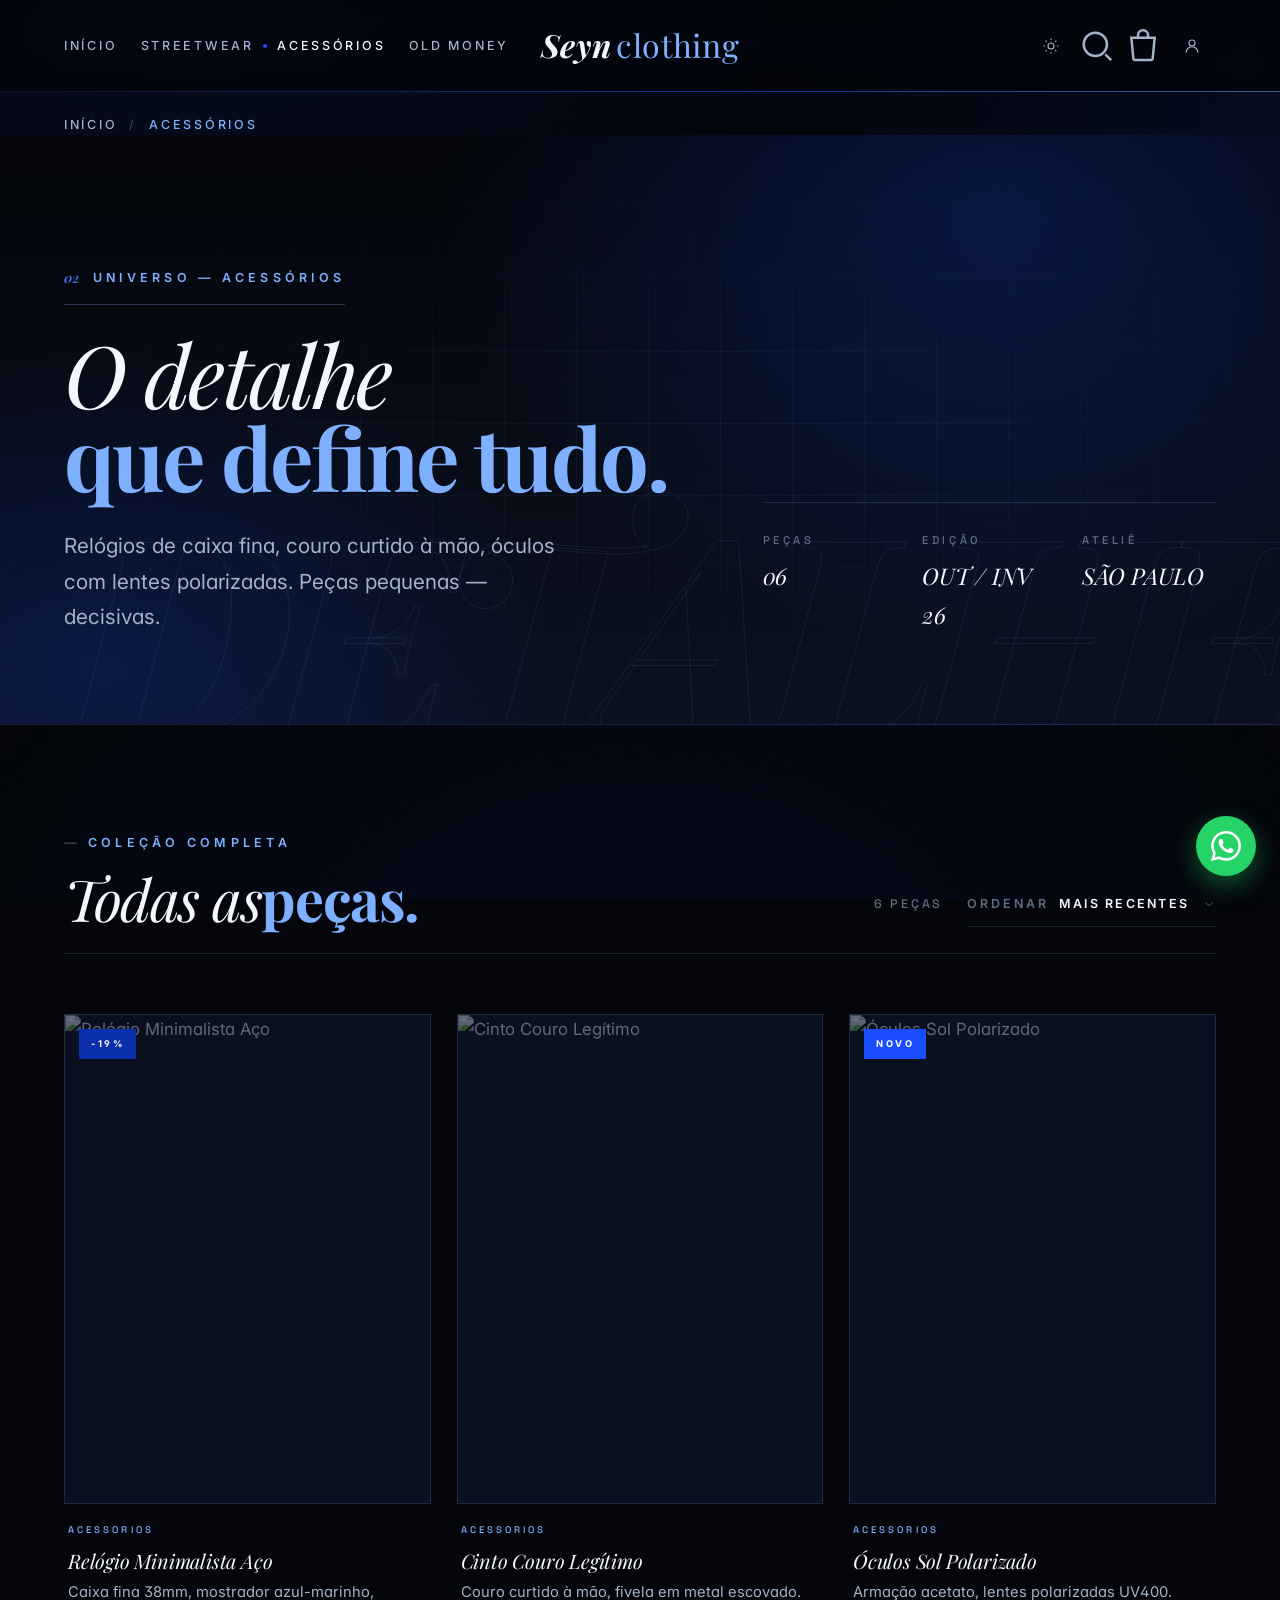
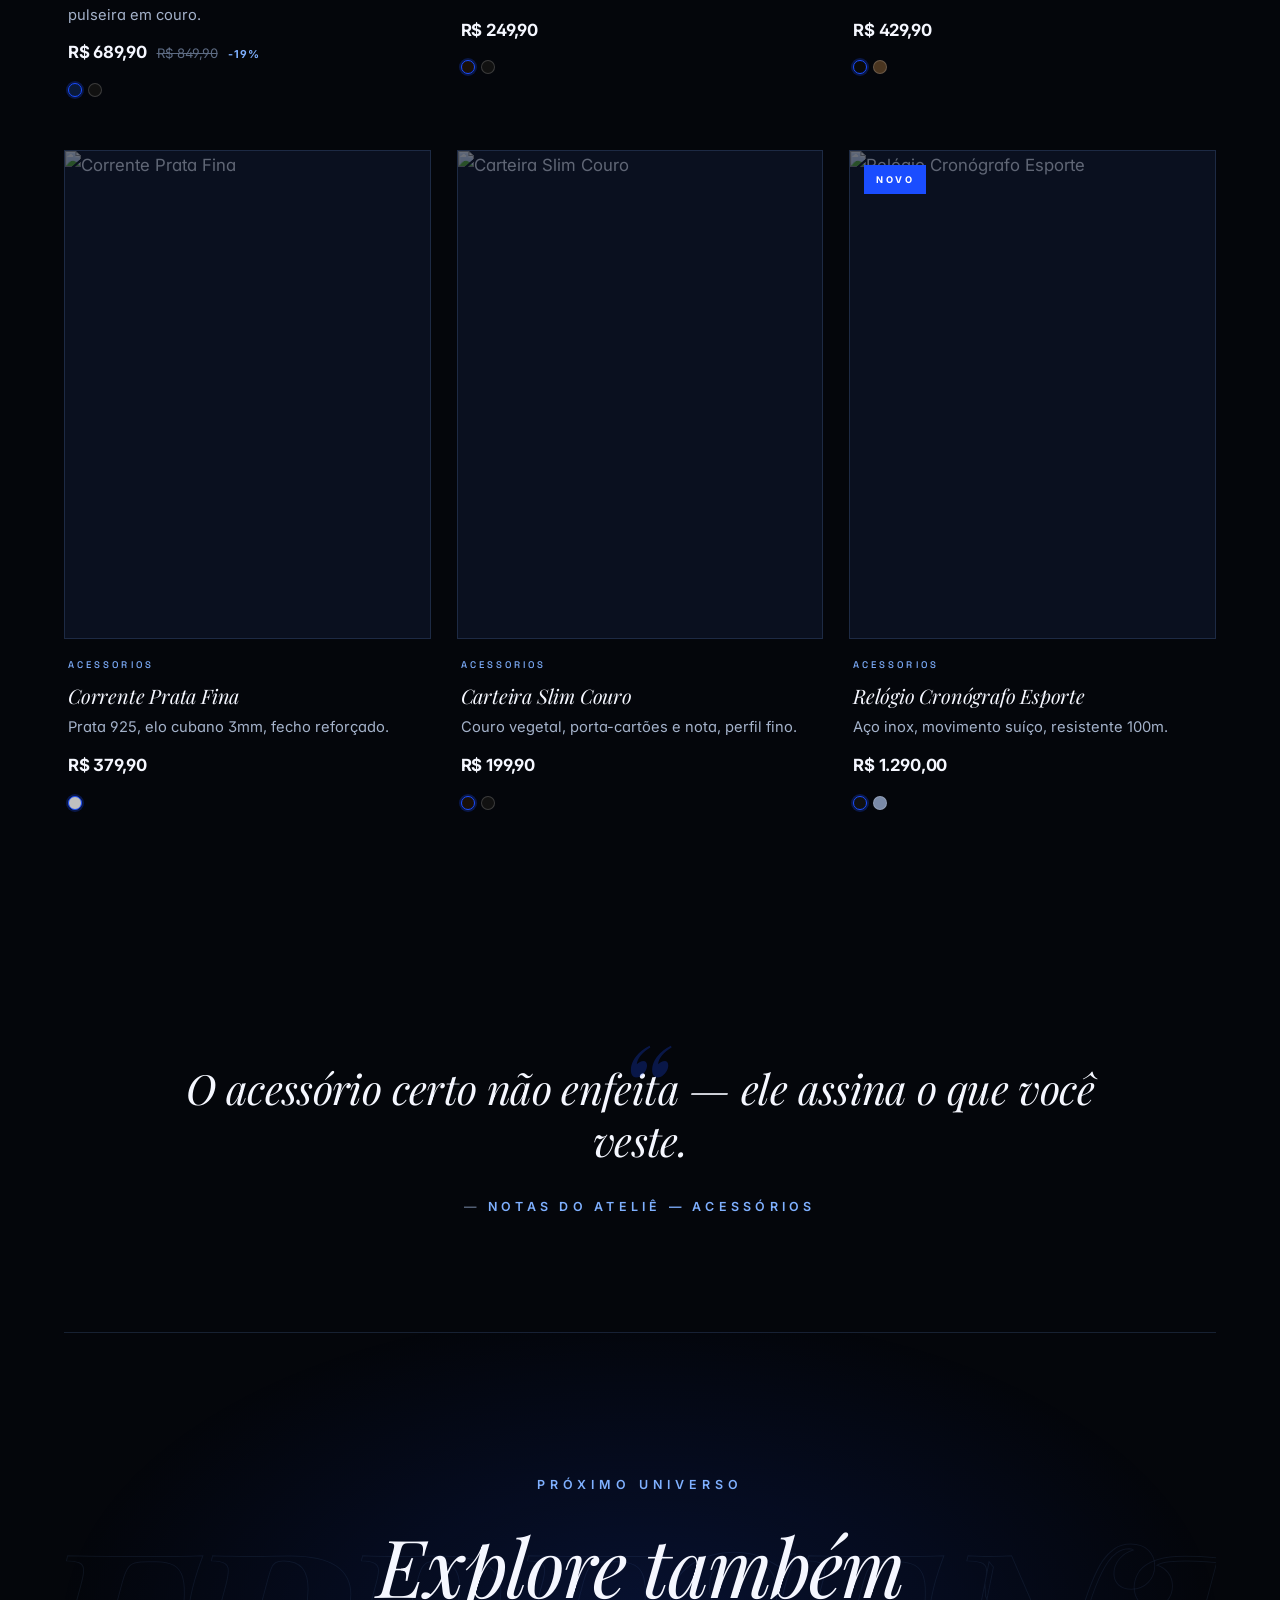
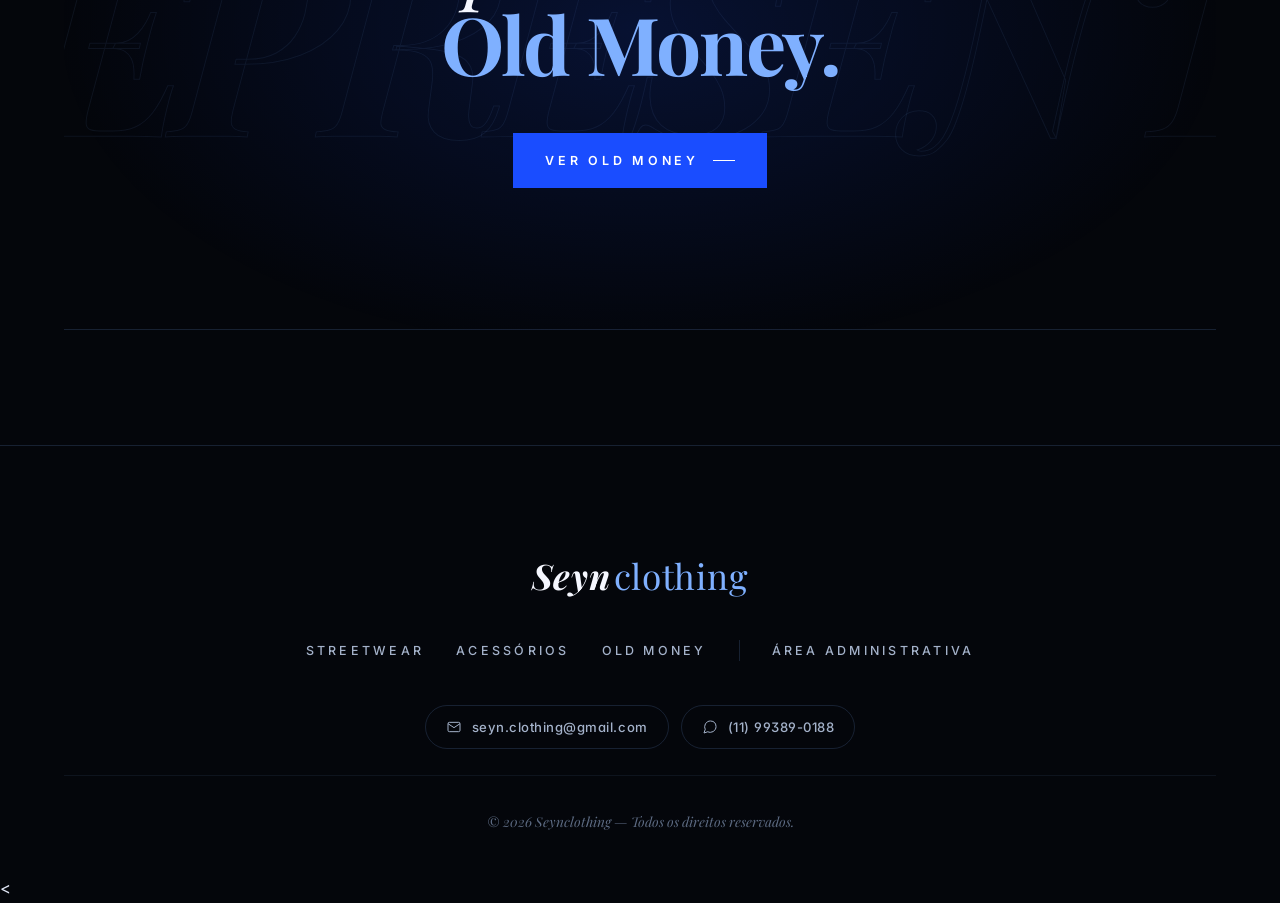
==== commit ff9e34ec: "troca email da empresa: mjstores -> seyn.clothing" ====
--- a/acessorios.html
+++ b/acessorios.html
@@ -138,12 +138,12 @@
     </nav>
     
     <div class="footer-contato">
-    <a href="mailto:mjstores.contato@gmail.com" class="footer-contato-link">
+    <a href="mailto:seyn.clothing@gmail.com" class="footer-contato-link">
         <svg viewBox="0 0 24 24" fill="none" stroke="currentColor" stroke-width="1.5">
             <rect x="3" y="5" width="18" height="14" rx="2"/>
             <path d="M3 7l9 6 9-6"/>
         </svg>
-        <span>mjstores.contato@gmail.com</span>
+        <span>seyn.clothing@gmail.com</span>
     </a>
 
     <a href="https://wa.me/5511993890188" target="_blank" rel="noopener" class="footer-contato-link">
--- a/css/style.css
+++ b/css/style.css
@@ -9188,4 +9188,218 @@
 
 /* =========================================================
    FIM — RESPONSIVE.CSS
-   ========================================================= */+   ========================================================= */
+/* =========================================================
+   FIX — TEXTOS DECORATIVOS GIGANTES (TEMA CLARO) — v2
+   Contorno mais grosso e visível
+   ========================================================= */
+
+/* HERO — "Seynclothing" gigante no canto */
+[data-tema="claro"] .hero-decoration span {
+    color: transparent !important;
+    -webkit-text-stroke: 3px rgba(26, 77, 255, .55) !important;
+    opacity: 1;
+}
+
+/* CATEGORY HERO — nome da categoria gigante no fundo */
+[data-tema="claro"] .category-hero-mark {
+    color: transparent !important;
+    -webkit-text-stroke: 3px rgba(26, 77, 255, .45) !important;
+    opacity: 1;
+}
+
+/* BUSCA — "BUSCAR" gigante no overlay */
+[data-tema="claro"] .search-overlay::before {
+    color: transparent !important;
+    -webkit-text-stroke: 3px rgba(26, 77, 255, .40) !important;
+    opacity: 1;
+}
+
+/* CTA FINAL — "REPRESENTE" gigante no fundo */
+[data-tema="claro"] .final-cta::before {
+    color: transparent !important;
+    -webkit-text-stroke: 3px rgba(26, 77, 255, .40) !important;
+    opacity: 1;
+}
+/* =========================================================
+   FIX — SEÇÃO DE AVALIAÇÕES NO TEMA CLARO
+   Corrige: card preto, estrelas invisíveis, textarea escuro
+   ========================================================= */
+
+/* Wrap geral da seção */
+[data-tema="claro"] .reviews-section {
+    background: transparent;
+    color: #1e293b;
+}
+
+[data-tema="claro"] .reviews-head {
+    border-bottom-color: rgba(15, 23, 42, .12);
+}
+
+[data-tema="claro"] .reviews-head .section-kicker {
+    color: #1a4dff !important;
+}
+
+/* Título "O que dizem sobre essa peça" — remove gradiente/transparência */
+[data-tema="claro"] .reviews-head .section-title,
+[data-tema="claro"] .reviews-head h2 {
+    background: none !important;
+    -webkit-background-clip: initial !important;
+    background-clip: initial !important;
+    -webkit-text-fill-color: #0a0e1a !important;
+    color: #0a0e1a !important;
+}
+
+[data-tema="claro"] .reviews-head h2 em,
+[data-tema="claro"] .reviews-head h2 span {
+    color: #1a4dff !important;
+    -webkit-text-fill-color: #1a4dff !important;
+}
+
+/* Resumo (estrelas + nota) */
+[data-tema="claro"] .reviews-summary {
+    color: #1e293b;
+}
+
+[data-tema="claro"] .reviews-summary .estrelas,
+[data-tema="claro"] .reviews-summary svg {
+    color: #1a4dff !important;
+    fill: #1a4dff !important;
+}
+
+[data-tema="claro"] .reviews-summary-nota {
+    color: #0a0e1a !important;
+}
+
+[data-tema="claro"] .reviews-summary-total {
+    color: #64748b !important;
+}
+
+/* ============================================
+   Card do formulário "Avalie essa peça"
+   ESTAVA PRETO — agora fica claro
+   ============================================ */
+[data-tema="claro"] .review-form-wrap {
+    background: #f8fafc !important;
+    border: 1px solid rgba(15, 23, 42, .12) !important;
+    box-shadow: 0 10px 40px rgba(15, 23, 42, .04);
+}
+
+[data-tema="claro"] .review-form-wrap *,
+[data-tema="claro"] .review-form * {
+    color: inherit;
+}
+
+[data-tema="claro"] .review-form-title {
+    color: #0a0e1a !important;
+}
+
+/* ============================================
+   Estrelas de seleção — ESTAVAM CINZA ESCURO
+   ============================================ */
+[data-tema="claro"] .review-star-pick button,
+[data-tema="claro"] .review-star-pick svg {
+    color: #cbd5e1 !important;
+    fill: #cbd5e1 !important;
+    stroke: #cbd5e1 !important;
+    transition: color .2s, fill .2s;
+}
+
+[data-tema="claro"] .review-star-pick button:hover,
+[data-tema="claro"] .review-star-pick button.hovered,
+[data-tema="claro"] .review-star-pick button.selected,
+[data-tema="claro"] .review-star-pick button.active {
+    color: #1a4dff !important;
+    fill: #1a4dff !important;
+    stroke: #1a4dff !important;
+}
+
+/* ============================================
+   Textarea de avaliação — ESTAVA ESCURO
+   ============================================ */
+[data-tema="claro"] .review-form-wrap textarea,
+[data-tema="claro"] .review-form textarea,
+[data-tema="claro"] .review-form-wrap .review-textarea {
+    background: #ffffff !important;
+    color: #0a0e1a !important;
+    border: 1px solid rgba(15, 23, 42, .2) !important;
+}
+
+[data-tema="claro"] .review-form-wrap textarea::placeholder,
+[data-tema="claro"] .review-form textarea::placeholder {
+    color: #94a3b8 !important;
+}
+
+[data-tema="claro"] .review-form-wrap textarea:focus,
+[data-tema="claro"] .review-form textarea:focus {
+    border-color: #1a4dff !important;
+    outline: none;
+}
+
+/* Rodapé do form "Seu nome será exibido publicamente" */
+[data-tema="claro"] .review-form-actions small,
+[data-tema="claro"] .review-form-note {
+    color: #64748b !important;
+}
+
+/* Botão enviar */
+[data-tema="claro"] .review-form-actions .btn-primary {
+    color: #ffffff !important;
+    background: #1a4dff;
+    border-color: #1a4dff;
+}
+
+[data-tema="claro"] .review-form-actions .btn-primary:hover {
+    background: #0a2fa8;
+    border-color: #0a2fa8;
+}
+
+[data-tema="claro"] .review-form-actions .btn-primary * {
+    color: #ffffff !important;
+}
+
+/* ============================================
+   Cards de avaliações publicadas
+   ============================================ */
+[data-tema="claro"] .review-card {
+    background: #f8fafc;
+    border-color: rgba(15, 23, 42, .1);
+}
+
+[data-tema="claro"] .review-card--minha {
+    background: linear-gradient(180deg, rgba(26, 77, 255, .06), rgba(26, 77, 255, .02));
+    border-color: rgba(26, 77, 255, .35);
+}
+
+[data-tema="claro"] .review-name {
+    color: #0a0e1a !important;
+}
+
+[data-tema="claro"] .review-date {
+    color: #64748b !important;
+}
+
+[data-tema="claro"] .review-comentario {
+    color: #475569 !important;
+}
+
+[data-tema="claro"] .review-avatar {
+    background: linear-gradient(135deg, #1a4dff, #0a2fa8);
+    color: #fff !important;
+}
+
+[data-tema="claro"] .review-card .estrelas,
+[data-tema="claro"] .review-card .estrelas svg {
+    color: #1a4dff !important;
+    fill: #1a4dff !important;
+}
+
+/* Mensagem "Nenhuma avaliação" */
+[data-tema="claro"] .reviews-empty,
+[data-tema="claro"] .reviews-empty p {
+    color: #64748b !important;
+}
+
+/* ============================================
+   FIM — FIX AVALIAÇÕES TEMA CLARO
+   ============================================ */
